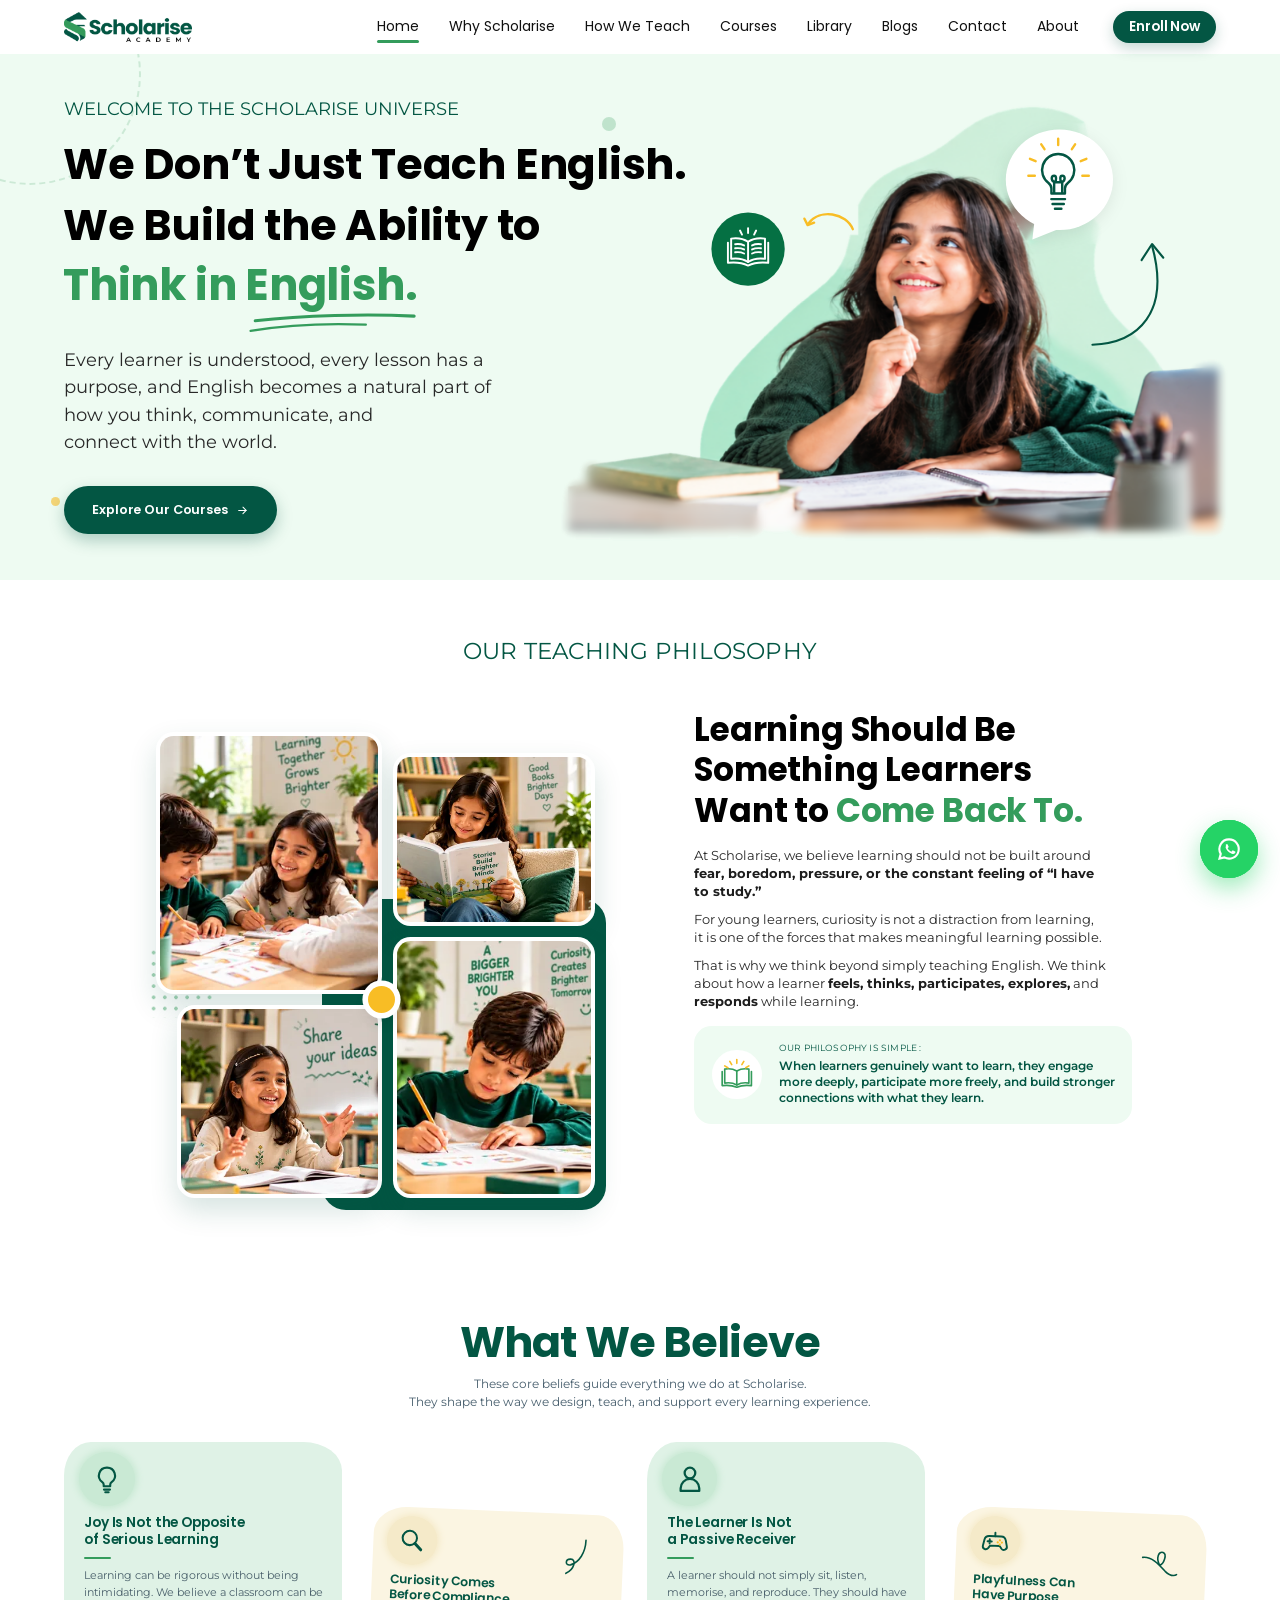
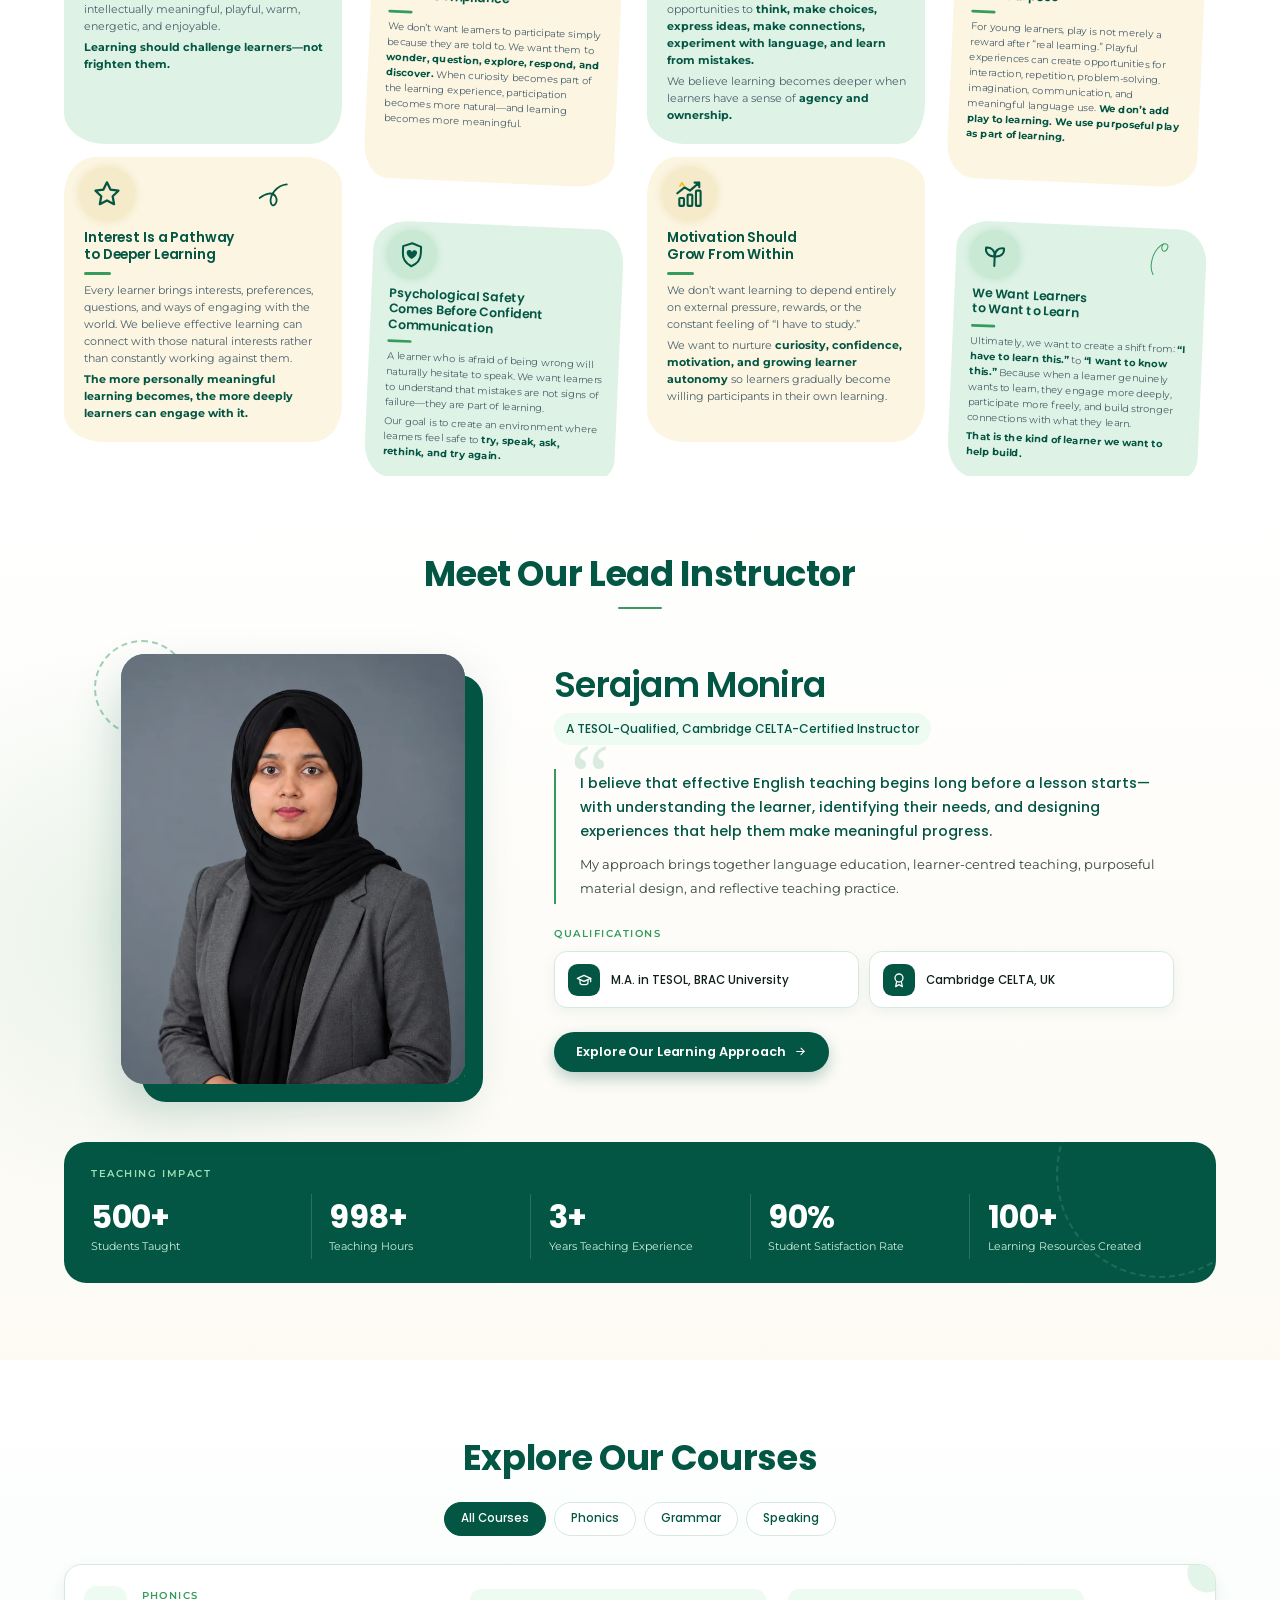
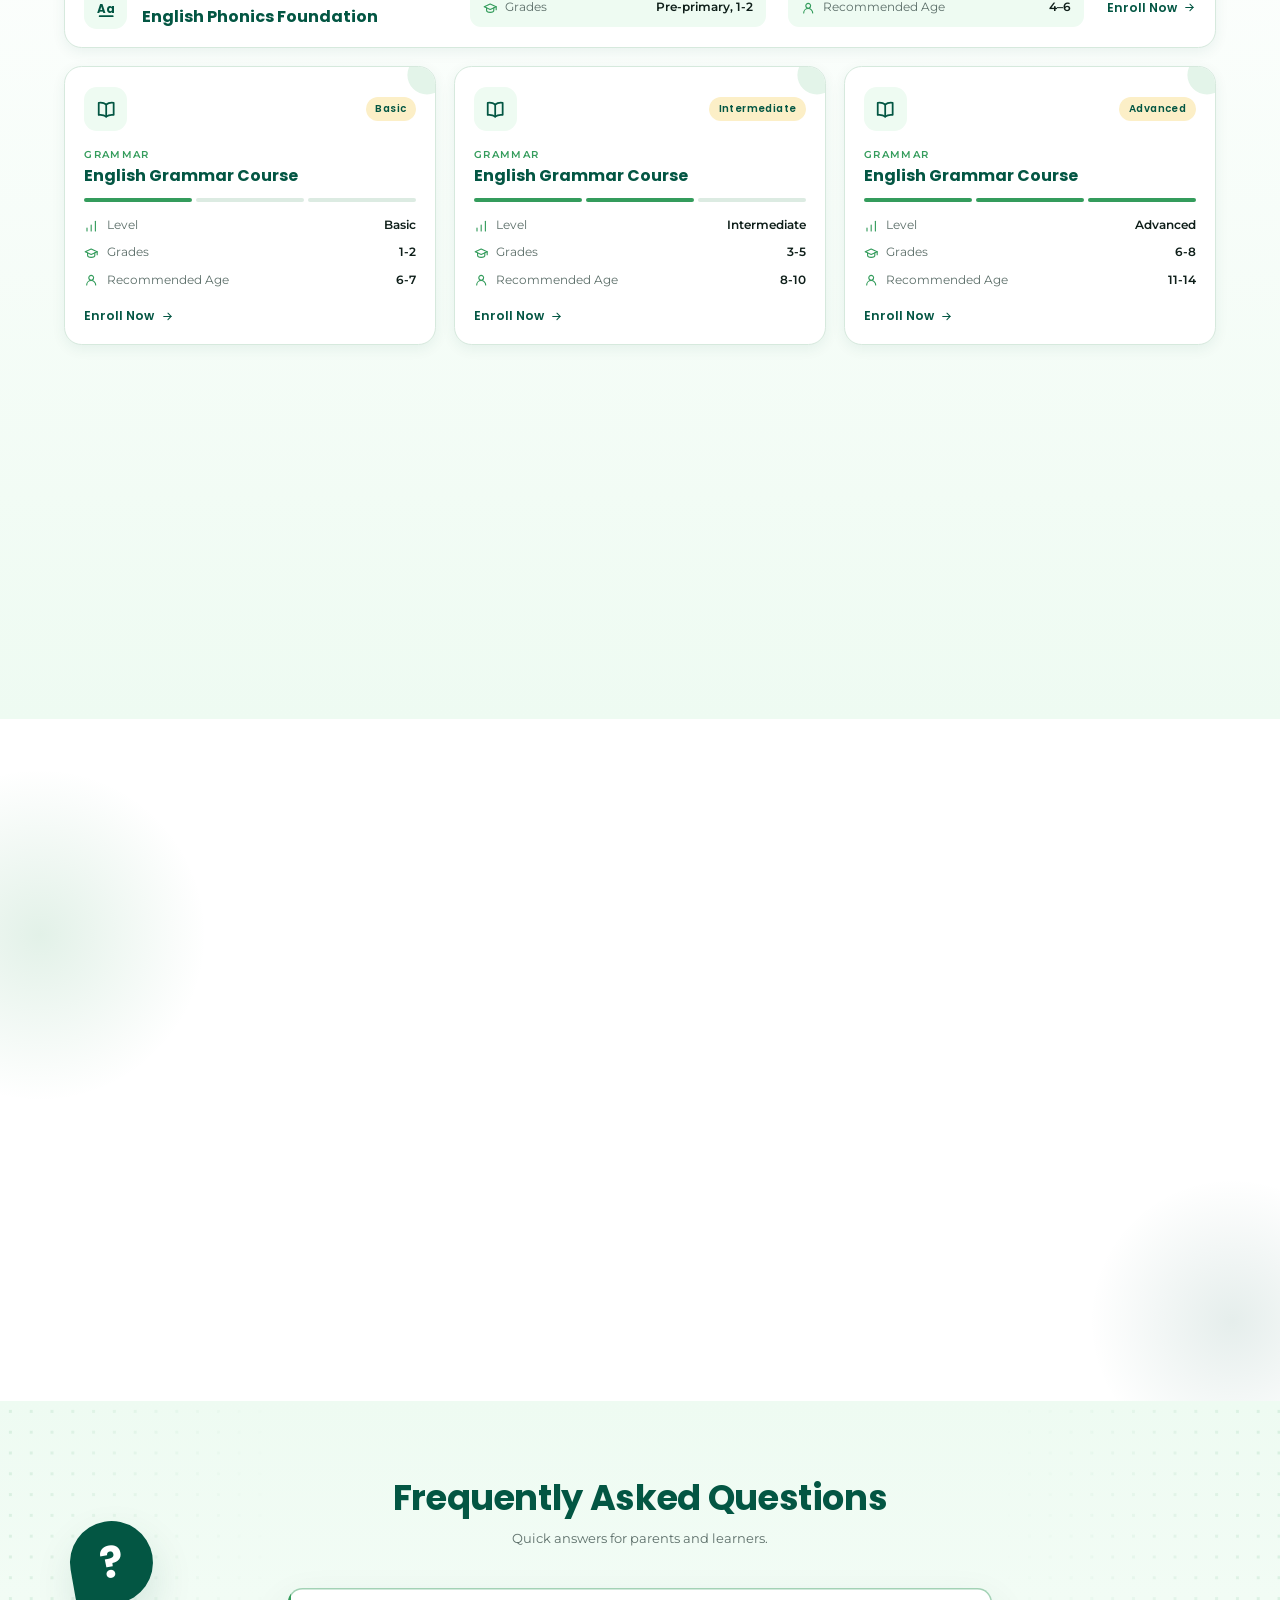
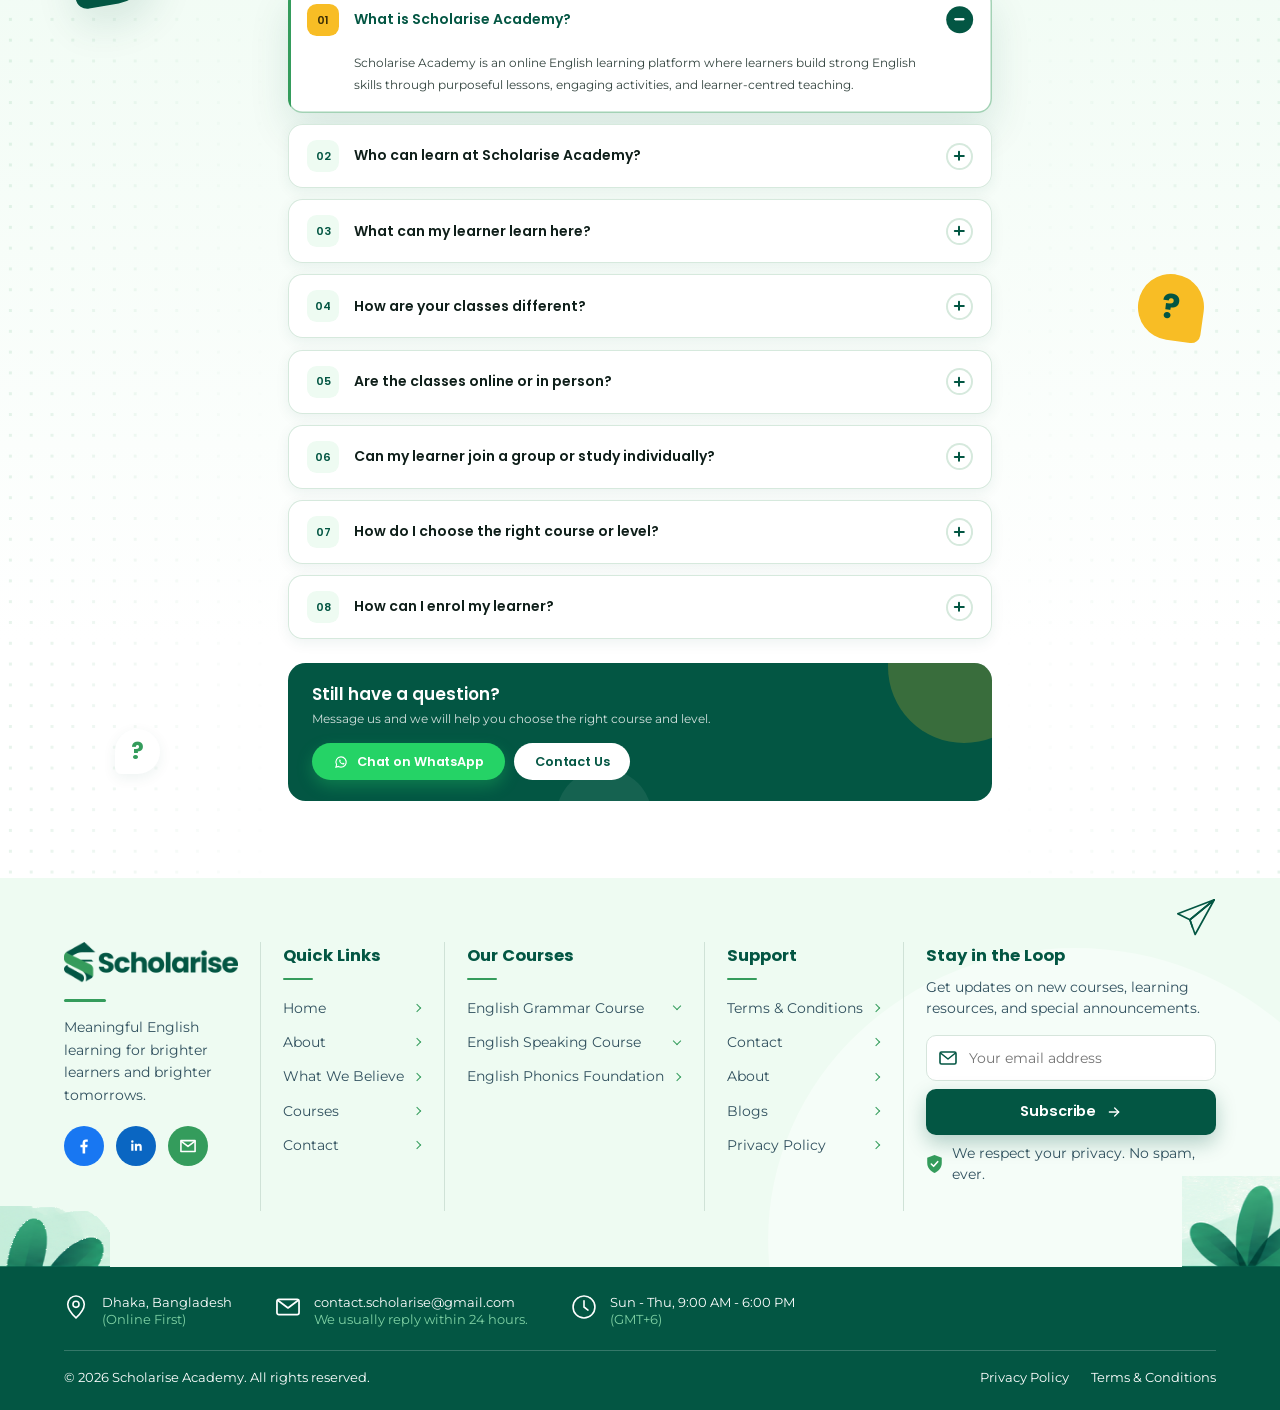
==== index.html @ 9a07011b "Yellow course level badges, Small Group 1 hr 15 min, outlined side pricing cards Co-Authored-By: Cla" ====
<!DOCTYPE html>
<html lang="en">
<head>
  <meta charset="UTF-8">
  <meta name="viewport" content="width=device-width, initial-scale=1">
  <title>Scholarise Academy | English Learning for Young Learners</title>
  <meta name="description" content="Scholarise Academy. We don’t just teach English. We build the ability to think in English.">
  <meta name="theme-color" content="#035643">
  <link rel="icon" href="favicon.ico" sizes="any">
  <link rel="icon" type="image/png" sizes="32x32" href="assets/icons/favicon-32.png">
  <link rel="icon" type="image/png" sizes="192x192" href="assets/icons/icon-192.png">
  <link rel="apple-touch-icon" href="assets/icons/apple-touch-icon.png">
  <link rel="stylesheet" href="assets/css/style.css">
  <link rel="stylesheet" href="assets/css/home-compact.css">
  <script>document.documentElement.classList.add('js')</script>
</head>
<body class="page-home">
<a class="skip-link" href="#main">Skip to content</a>
<header class="site-header">
  <div class="container header-inner">
    <a class="logo" href="#home" aria-label="Scholarise Academy home"><img src="assets/images/scholarise-logo.png" alt="Scholarise Academy" width="182" height="44"></a>
    <button class="nav-toggle" aria-label="Open menu" aria-expanded="false" aria-controls="main-nav"><span></span><span></span><span></span></button>
    <nav class="main-nav" id="main-nav" aria-label="Main navigation">
      <ul><li><a href="#home" data-spy="home" class="is-active" aria-current="page">Home</a></li><li><a href="why-scholarise/">Why Scholarise</a></li><li><a href="how-we-teach/">How We Teach</a></li><li><a href="#courses" data-spy="courses">Courses</a></li><li><a href="library/">Library</a></li><li><a href="blogs/">Blogs</a></li><li><a href="contact/">Contact</a></li><li><a href="about/">About</a></li></ul>
      <a href="enroll/" class="btn btn-primary">Enroll Now</a>
    </nav>
  </div>
</header>
<main id="main">
<section class="hero" id="home">
  <span class="hero-shape s3" aria-hidden="true"></span><span class="hero-shape s1" aria-hidden="true"></span><span class="hero-shape s2" aria-hidden="true"></span>
  <div class="container hero-inner">
    <div class="hero-copy">
      <p class="hero-eyebrow">WELCOME TO THE SCHOLARISE UNIVERSE</p>
      <h1 class="hero-title">
        <span class="l1">We Don’t Just Teach English.</span>
        <span class="l2">We Build the Ability to</span>
        <span class="l3">Think in English.<svg class="draw hero-swoosh" viewBox="0 0 220 32" aria-hidden="true" style="--dd:.9s">
      <path pathLength="1" d="M8 13 C 70 6, 150 4, 212 7" fill="none" stroke="#349C5C" stroke-width="4" stroke-linecap="round"/>
      <path pathLength="1" d="M2 26 C 50 18, 100 16, 150 18" fill="none" stroke="#349C5C" stroke-width="3" stroke-linecap="round"/>
    </svg></span>
      </h1>
      <p class="hero-text">Every learner is understood, every lesson has a<br class="d"> purpose, and English becomes a natural part of<br class="d"> how you think, communicate, and<br class="d"> connect with the world.</p>
      <div class="hero-actions"><a href="#courses" class="btn btn-primary">Explore Our Courses <svg viewBox="0 0 24 24" fill="none" stroke="currentColor" stroke-width="1.9" stroke-linecap="round" stroke-linejoin="round" aria-hidden="true"><path d="M5 12h14"/><path d="M13 6l6 6-6 6"/></svg></a></div>
    </div>
    <div class="hero-visual">
      <img src="assets/images/hero-learner.png" alt="A smiling girl holding a pen, thinking while studying at her desk" width="845" height="565">
      <svg class="hero-book" viewBox="0 0 92 92" aria-hidden="true">
      <circle cx="46" cy="46" r="45.5" fill="#057043"/>
      <g fill="none" stroke="#fff" stroke-width="2.4" stroke-linecap="round" stroke-linejoin="round">
        <path d="M46 37 C 40 33, 32 32, 25 33 V 58 C 32 57, 40 58, 46 62 C 52 58, 60 57, 67 58 V 33 C 60 32, 52 33, 46 37 Z"/>
        <path d="M46 37 V 62"/>
        <path d="M21 38 V 63 C 30 62, 39 63, 46 66.5 C 53 63, 62 62, 71 63 V 38"/>
        <path d="M30 40 C 34 39.5, 38 40, 41 41.5 M30 45 C 34 44.5, 38 45, 41 46.5 M30 50 C 34 49.5, 38 50, 41 51.5"/>
        <path d="M62 40 C 58 39.5, 54 40, 51 41.5 M62 45 C 58 44.5, 54 45, 51 46.5 M62 50 C 58 49.5, 54 50, 51 51.5"/>
        <path d="M46 20 V 26 M36 23 L 38.5 28 M56 23 L 53.5 28"/>
      </g>
    </svg>
      <svg class="draw hero-arrow-yellow" viewBox="0 0 66 28" aria-hidden="true" style="--dd:1.3s">
      <path pathLength="1" d="M63 25 C 55 5, 22 -1, 8 18" fill="none" stroke="#F8BD25" stroke-width="3" stroke-linecap="round"/>
      <path pathLength="1" d="M3 12 L 7 20 L 15 17" fill="none" stroke="#F8BD25" stroke-width="3" stroke-linecap="round" stroke-linejoin="round"/>
    </svg>
      <svg class="hero-bulb" viewBox="0 0 135 140" aria-hidden="true">
      <ellipse cx="67.5" cy="63" rx="66.5" ry="62.5" fill="#fff"/>
      <path d="M38 102 L 34 137 L 72 122 Z" fill="#fff"/>
      <g fill="none" stroke="#035643" stroke-width="3" stroke-linecap="round" stroke-linejoin="round">
        <path d="M66 31 a20 20 0 0 0 -12 36 c2.4 2 3.6 4.2 3.6 7 v6 h16.8 v-6 c0-2.8 1.2-5 3.6-7 a20 20 0 0 0 -12 -36 z"/>
        <path d="M57.5 87 h17 M59 93 h14 M62 99 h8"/>
        <path d="M61 79 v-13 c-4-2 -4-8 0-8 c3 0 3 5 1 8 M71 79 v-13 c4-2 4-8 0-8 c-3 0 -3 5 -1 8 M62 66 h8"/>
      </g>
      <g fill="none" stroke="#F8BD25" stroke-width="3" stroke-linecap="round">
        <path d="M66 12 v8 M45 19 l4 6 M87 19 l-4 6 M31 37 l7 3 M101 37 l-7 3 M29 58 h8 M96 58 h8"/>
      </g>
    </svg>
      <svg class="draw hero-arrow-green" viewBox="0 0 98 133" aria-hidden="true" style="--dd:1.6s">
      <path pathLength="1" d="M3 130 C 60 128, 100 90, 77 7" fill="none" stroke="#035643" stroke-width="2.6" stroke-linecap="round"/>
      <path pathLength="1" d="M64 25 L 77 5 L 91 22" fill="none" stroke="#035643" stroke-width="2.6" stroke-linecap="round" stroke-linejoin="round"/>
    </svg>
    </div>
  </div>
</section>

<section class="philosophy" id="why-scholarise">
  <div class="container">
    <h2 class="philosophy-eyebrow" data-reveal>OUR TEACHING PHILOSOPHY</h2>
    <div class="philosophy-body">
      <div class="phil-reveal" data-reveal="left"><div class="philosophy-media phil-collage">
        <span class="phil-backdrop" aria-hidden="true"></span>
        <span class="phil-dots" aria-hidden="true"></span>
        <span class="phil-sun" aria-hidden="true"></span>
        <figure class="phil-tile t1"><picture><source type="image/webp" srcset="assets/images/philosophy-group-480.webp 480w, assets/images/philosophy-group-900.webp 900w" sizes="(max-width: 640px) 46vw, 260px"><img src="assets/images/philosophy-group-480.jpg" srcset="assets/images/philosophy-group-480.jpg 480w, assets/images/philosophy-group-900.jpg 900w" sizes="(max-width: 640px) 46vw, 260px" width="480" height="320" loading="lazy" decoding="async" style="object-position:56% 50%" alt="Three learners working together at a table, writing and talking about their work"></picture></figure>
        <figure class="phil-tile t2"><picture><source type="image/webp" srcset="assets/images/philosophy-reading-480.webp 480w, assets/images/philosophy-reading-900.webp 900w" sizes="(max-width: 640px) 46vw, 260px"><img src="assets/images/philosophy-reading-480.jpg" srcset="assets/images/philosophy-reading-480.jpg 480w, assets/images/philosophy-reading-900.jpg 900w" sizes="(max-width: 640px) 46vw, 260px" width="480" height="320" loading="lazy" decoding="async" style="object-position:36% 45%" alt="A learner smiling while reading a storybook in a cosy reading corner"></picture></figure>
        <figure class="phil-tile t3"><picture><source type="image/webp" srcset="assets/images/philosophy-speaking-480.webp 480w, assets/images/philosophy-speaking-900.webp 900w" sizes="(max-width: 640px) 46vw, 260px"><img src="assets/images/philosophy-speaking-480.jpg" srcset="assets/images/philosophy-speaking-480.jpg 480w, assets/images/philosophy-speaking-900.jpg 900w" sizes="(max-width: 640px) 46vw, 260px" width="480" height="320" loading="lazy" decoding="async" style="object-position:40% 40%" alt="A learner sharing her ideas with a classmate during a speaking activity"></picture></figure>
        <figure class="phil-tile t4"><picture><source type="image/webp" srcset="assets/images/philosophy-writing-480.webp 480w, assets/images/philosophy-writing-900.webp 900w" sizes="(max-width: 640px) 46vw, 260px"><img src="assets/images/philosophy-writing-480.jpg" srcset="assets/images/philosophy-writing-480.jpg 480w, assets/images/philosophy-writing-900.jpg 900w" sizes="(max-width: 640px) 46vw, 260px" width="480" height="320" loading="lazy" decoding="async" style="object-position:55% 45%" alt="A learner concentrating while completing a writing task in his workbook"></picture></figure>
      </div></div>
      <div class="philosophy-copy" data-reveal="right">
        <h3 class="philosophy-title">Learning Should Be<br> Something Learners<br> Want to <span class="accent">Come Back To.</span></h3>
        <p>At Scholarise, we believe learning should not be built around<br class="d"> <strong>fear, boredom, pressure, or the constant feeling of “I have<br class="d"> to study.”</strong></p>
        <p>For young learners, curiosity is not a distraction from learning,<br class="d"> it is one of the forces that makes meaningful learning possible.</p>
        <p>That is why we think beyond simply teaching English. We think<br class="d"> about how a learner <strong>feels, thinks, participates, explores,</strong> and<br class="d"> <strong>responds</strong> while learning.</p>
        <div class="philosophy-box" data-reveal="zoom">
          <span class="box-icon" aria-hidden="true">
          <svg viewBox="0 0 78 78">
            <g fill="none" stroke="#349C5C" stroke-width="2.6" stroke-linecap="round" stroke-linejoin="round">
              <path d="M39 33 C 33 29.5, 26 29, 20 30 V 52 C 26 51, 33 51.5, 39 55 C 45 51.5, 52 51, 58 52 V 30 C 52 29, 45 29.5, 39 33 Z"/>
              <path d="M39 33 V 55"/>
              <path d="M16 34 V 56 C 24 55, 32 55.5, 39 58.5 C 46 55.5, 54 55, 62 56 V 34"/>
            </g>
            <g fill="none" stroke="#F8BD25" stroke-width="2.6" stroke-linecap="round">
              <path d="M39 15 v6 M28 18 l3 5 M50 18 l-3 5 M20 25 l5 3 M58 25 l-5 3"/>
            </g>
          </svg>
        </span>
          <p class="box-label">OUR PHILOSOPHY IS SIMPLE :</p>
          <p class="box-text">When learners genuinely want to learn, they engage more deeply, participate more freely, and build stronger connections with what they learn.</p>
        </div>
      </div>
    </div>
  </div>
</section>

<section class="believe" id="what-we-believe">
  <div class="container">
    <div class="section-head" data-reveal>
      
      <h2 class="believe-title">What We Believe</h2>
      <p class="believe-sub">These core beliefs guide everything we do at Scholarise.<br> They shape the way we design, teach, and support every learning experience.</p>
    </div>
    <div class="belief-grid">
      <article data-reveal class="belief-card green c1">
        <div class="card-icon">
          <svg class="ico" viewBox="0 0 48 48"><g fill="none" stroke="#035643" stroke-width="3.2" stroke-linecap="round" stroke-linejoin="round"><path d="M24 7a12 12 0 0 0-7 21.8c1.4 1 2.1 2.4 2.1 4V35h9.8v-2.2c0-1.6.7-3 2.1-4A12 12 0 0 0 24 7z"/><path d="M19.5 40h9 M21.5 44h5"/></g></svg>
        </div>
        <h3>Joy Is Not the Opposite<br> of Serious Learning</h3>
        <span class="card-bar"></span>
        <p>Learning can be rigorous without<br class="d"> being intimidating. We believe a<br class="d"> classroom can be intellectually<br class="d"> meaningful, playful, warm, energetic,<br class="d"> and enjoyable.</p>
        <p class="em">Learning should challenge<br class="d"> learners—not frighten them.</p>
      </article>
      <article data-reveal class="belief-card cream c2">
        <div class="card-icon">
          <svg class="ico" viewBox="0 0 48 48"><g fill="none" stroke="#035643" stroke-linecap="round" stroke-linejoin="round"><circle cx="20" cy="20" r="12" stroke-width="3.4"/><path d="M29 29 L 39 39" stroke-width="5"/></g></svg>
        </div>
        <svg class="deco" style="left:76.45%;top:26px;width:34px;height:53px" viewBox="0 0 34 53"><path d="M30 3 C 30 20, 22 34, 10 38 C 2 40, 2 30, 10 30 C 18 30, 16 44, 4 50" fill="none" stroke="#035643" stroke-width="2.2" stroke-linecap="round"/></svg>
        <h3>Curiosity Comes<br> Before Compliance</h3>
        <span class="card-bar"></span>
        <p>We don’t want learners to<br class="d"> participate simply because they<br class="d"> are told to. We want them to<br class="d"> <strong>wonder, question, explore,<br class="d"> respond, and discover.</strong><br class="d"> When curiosity becomes part of<br class="d"> the learning experience,<br class="d"> participation becomes more<br class="d"> natural—and learning becomes<br class="d"> more meaningful.</p>
      </article>
      <article data-reveal class="belief-card green c3">
        <div class="card-icon">
          <svg class="ico" viewBox="0 0 48 48"><g fill="none" stroke="#035643" stroke-width="3.4" stroke-linecap="round" stroke-linejoin="round"><circle cx="24" cy="15" r="8"/><path d="M10 42v-4a14 14 0 0 1 28 0v4z"/></g></svg>
        </div>
        <h3>The Learner Is Not<br> a Passive Receiver</h3>
        <span class="card-bar"></span>
        <p>A learner should not simply sit,<br class="d"> listen, memorise, and reproduce.<br class="d"> They should have opportunities to<br class="d"> <strong>think, make choices, express ideas,<br class="d"> make connections, experiment with<br class="d"> language, and learn from mistakes.</strong></p>
        <p>We believe learning becomes<br class="d"> deeper when learners have a sense<br class="d"> of <strong>agency and ownership.</strong></p>
      </article>
      <article data-reveal class="belief-card cream c4">
        <div class="card-icon">
          <svg class="ico" viewBox="0 0 48 48"><g fill="none" stroke="#035643" stroke-width="3.2" stroke-linecap="round" stroke-linejoin="round"><path d="M14 17h20a8 8 0 0 1 7.8 6.2l2.2 10a5 5 0 0 1-8.8 4.2L32 33H16l-3.2 4.4A5 5 0 0 1 4 33.2l2.2-10A8 8 0 0 1 14 17z"/><path d="M24 17v-6 M15 22.5v7 M11.5 26h7"/></g><g fill="#F8BD25"><circle cx="32" cy="23.5" r="1.9"/><circle cx="35.5" cy="27" r="1.9"/><circle cx="32" cy="30.5" r="1.9"/><circle cx="28.5" cy="27" r="1.9"/></g></svg>
        </div>
        <svg class="deco" style="left:74.19%;top:39px;width:52px;height:42px" viewBox="0 0 52 42"><path d="M2 12 C 14 10, 24 20, 34 30 C 44 39, 50 34, 50 34 M26 22 C 20 12, 24 2, 30 4 C 36 6, 32 20, 26 22" fill="none" stroke="#035643" stroke-width="2.2" stroke-linecap="round"/></svg>
        <h3>Playfulness Can<br> Have Purpose</h3>
        <span class="card-bar"></span>
        <p>For young learners, play is not<br class="d"> merely a reward after “real learning.”<br class="d"> Playful experiences can create<br class="d"> opportunities for interaction,<br class="d"> repetition, problem-solving.<br class="d"> imagination, communication, and<br class="d"> meaningful language use.<br class="d"> <strong>We don’t add play to learning.<br class="d"> We use purposeful play as part<br class="d"> of learning.</strong></p>
      </article>
      <article data-reveal class="belief-card cream c5">
        <div class="card-icon">
          <svg class="ico" viewBox="0 0 48 48"><path d="M24 6.5l5.3 10.9 12 1.7-8.7 8.4 2.1 11.9L24 33.8l-10.7 5.6 2.1-11.9-8.7-8.4 12-1.7z" fill="none" stroke="#035643" stroke-width="3.4" stroke-linejoin="round"/></svg>
        </div>
        <svg class="deco" style="left:69.68%;top:25px;width:38px;height:36px" viewBox="0 0 38 36"><path d="M2 20 C 10 14, 18 12, 22 18 C 26 26, 18 34, 16 26 C 14 16, 24 4, 36 3" fill="none" stroke="#035643" stroke-width="2.2" stroke-linecap="round"/></svg>
        <h3>Interest Is a Pathway<br> to Deeper Learning</h3>
        <span class="card-bar"></span>
        <p>Every learner brings interests,<br class="d"> preferences, questions, and ways<br class="d"> of engaging with the world.<br class="d"> We believe effective learning can<br class="d"> connect with those natural interests<br class="d"> rather than constantly working<br class="d"> against them.</p>
        <p class="em">The more personally meaningful<br class="d"> learning becomes, the more<br class="d"> deeply learners can engage with it.</p>
      </article>
      <article data-reveal class="belief-card green c6">
        <div class="card-icon">
          <svg class="ico" viewBox="0 0 48 48"><path d="M24 5l15 5.5v11.5c0 10-6.5 17.5-15 21.5-8.5-4-15-11.5-15-21.5V10.5z" fill="none" stroke="#035643" stroke-width="3.4" stroke-linejoin="round"/><path d="M24 31.5c-6-4-8.5-7-8.5-10a4.3 4.3 0 0 1 8.5-1.5 4.3 4.3 0 0 1 8.5 1.5c0 3-2.5 6-8.5 10z" fill="#035643"/></svg>
        </div>
        <h3>Psychological Safety<br> Comes Before Confident<br> Communication</h3>
        <span class="card-bar"></span>
        <p>A learner who is afraid of being<br class="d"> wrong will naturally hesitate to speak.<br class="d"> We want learners to understand<br class="d"> that mistakes are not signs of<br class="d"> failure—they are part of learning.</p>
        <p>Our goal is to create an environment<br class="d"> where learners feel safe to<br class="d"> <strong>try, speak, ask, rethink, and try again.</strong></p>
      </article>
      <article data-reveal class="belief-card cream c7">
        <div class="card-icon">
          <svg class="ico" viewBox="0 0 48 48"><g fill="none" stroke="#035643" stroke-width="3.2" stroke-linecap="round" stroke-linejoin="round"><rect x="8" y="30" width="7" height="12" rx="1.5"/><rect x="20.5" y="25" width="7" height="17" rx="1.5"/><rect x="33" y="19" width="7" height="23" rx="1.5"/><path d="M5 23 L 16 14 L 24 19 L 38 7 M31 7 H 38 V 14"/></g><path d="M9 12 L 12 7 L 15 12" fill="none" stroke="#F8BD25" stroke-width="2.6" stroke-linecap="round" stroke-linejoin="round"/></svg>
        </div>
        <h3>Motivation Should<br> Grow From Within</h3>
        <span class="card-bar"></span>
        <p>We don’t want learning to depend<br class="d"> entirely on external pressure,<br class="d"> rewards, or the constant feeling<br class="d"> of “I have to study.”</p>
        <p>We want to nurture <strong>curiosity,<br class="d"> confidence, motivation, and<br class="d"> growing learner autonomy</strong> so<br class="d"> learners gradually become willing<br class="d"> participants in their own learning.</p>
      </article>
      <article data-reveal class="belief-card green c8">
        <div class="card-icon">
          <svg class="ico" viewBox="0 0 48 48"><g fill="none" stroke="#035643" stroke-width="3.4" stroke-linecap="round" stroke-linejoin="round"><path d="M24 43 V 23"/><path d="M24 27 C 13 28, 8 21, 9 13 C 18 12, 24 17, 24 27 Z"/><path d="M24 27 C 35 28, 40 21, 39 13 C 30 12, 24 17, 24 27 Z"/></g></svg>
        </div>
        <svg class="deco" style="left:75.16%;top:33px;width:44px;height:80px" viewBox="0 0 44 80"><path d="M8 78 C -2 60, 4 30, 22 14 C 34 4, 42 12, 36 22 C 30 32, 20 22, 28 10" fill="none" stroke="#349C5C" stroke-width="2.2" stroke-linecap="round"/></svg>
        <h3>We Want Learners<br> to Want to Learn</h3>
        <span class="card-bar"></span>
        <p>Ultimately, we want to create a shift<br class="d"> from: <strong>“I have to learn this.”</strong> to<br class="d"> <strong>“I want to know this.”</strong><br class="d"> Because when a learner genuinely<br class="d"> wants to learn, they engage more<br class="d"> deeply, participate more freely, and<br class="d"> build stronger connections with<br class="d"> what they learn.</p>
        <p class="em">That is the kind of learner<br class="d"> we want to help build.</p>
      </article>
    </div>
  </div>
</section>

<section class="section instructor" id="instructor" aria-labelledby="instructor-h">
  <div class="container">
    <h2 class="section-title instructor-title" id="instructor-h" data-reveal>Meet Our Lead Instructor</h2>
    <div class="instructor-grid">
      <figure class="instructor-photo" data-reveal="left">
        <span class="ip-backdrop" aria-hidden="true"></span>
        <span class="ip-ring" aria-hidden="true"></span>
        <div class="ip-frame">
          <picture>
            <source type="image/webp" srcset="assets/images/instructor-serajam-monira-640.webp 640w, assets/images/instructor-serajam-monira-1000.webp 1000w" sizes="(max-width: 999px) 80vw, 430px">
            <img src="assets/images/instructor-serajam-monira-640.jpg" srcset="assets/images/instructor-serajam-monira-640.jpg 640w, assets/images/instructor-serajam-monira-1000.jpg 1000w" sizes="(max-width: 999px) 80vw, 430px" width="640" height="800" loading="lazy" decoding="async" alt="Serajam Monira, Lead Instructor at Scholarise Academy">
          </picture>
        </div>
      </figure>

      <div class="instructor-body" data-reveal="right">
        <h3 class="instructor-name">Serajam Monira</h3>
        <p class="instructor-role">A TESOL-Qualified, Cambridge CELTA-Certified Instructor</p>
        <blockquote class="instructor-quote">
          <p>I believe that effective English teaching begins long before a lesson starts—with understanding the learner, identifying their needs, and designing experiences that help them make meaningful progress.</p>
          <p>My approach brings together language education, learner-centred teaching, purposeful material design, and reflective teaching practice.</p>
        </blockquote>
        <div class="instructor-quals">
          <h4>Qualifications</h4>
          <ul>
            <li><span class="iq-ic"><svg viewBox="0 0 24 24" fill="none" stroke="currentColor" stroke-width="1.9" stroke-linecap="round" stroke-linejoin="round" aria-hidden="true"><path d="M2 9.5 12 5l10 4.5-10 4.5z"/><path d="M6 11.5v4.5c0 1.4 2.7 3 6 3s6-1.6 6-3v-4.5"/><path d="M22 9.5v5"/></svg></span><span>M.A. in TESOL, BRAC University</span></li>
            <li><span class="iq-ic"><svg viewBox="0 0 24 24" fill="none" stroke="currentColor" stroke-width="1.9" stroke-linecap="round" stroke-linejoin="round" aria-hidden="true"><circle cx="12" cy="9" r="6"/><path d="M8.5 13.9 7 22l5-3 5 3-1.5-8.1"/></svg></span><span>Cambridge CELTA, UK</span></li>
          </ul>
        </div>
        <a class="btn btn-primary instructor-cta" href="how-we-teach/">Explore Our Learning Approach <svg viewBox="0 0 24 24" fill="none" stroke="currentColor" stroke-width="1.9" stroke-linecap="round" stroke-linejoin="round" aria-hidden="true"><path d="M5 12h14"/><path d="M13 6l6 6-6 6"/></svg></a>
      </div>
    </div>

    <div class="impact" data-reveal>
      <h4 class="impact-title">Teaching Impact</h4>
      <ul class="impact-list" data-stagger="90">
        <li data-reveal><strong data-count="500" data-suffix="+">500+</strong><span>Students Taught</span></li>
        <li data-reveal><strong data-count="1000" data-suffix="+">1,000+</strong><span>Teaching Hours</span></li>
        <li data-reveal><strong data-count="3" data-suffix="+">3+</strong><span>Years Teaching Experience</span></li>
        <li data-reveal><strong data-count="90" data-suffix="%">90%</strong><span>Student Satisfaction Rate</span></li>
        <li data-reveal><strong data-count="100" data-suffix="+">100+</strong><span>Learning Resources Created</span></li>
      </ul>
    </div>
  </div>
</section>

<section class="section courses" id="courses">
  <div class="container">
    <div class="section-head" data-reveal>
      <h2 class="section-title">Explore Our Courses</h2>
    </div>
    <div class="course-tabs" role="group" aria-label="Filter courses" data-reveal>
      <button class="course-tab" type="button" data-filter="all" aria-pressed="true">All Courses</button>
      <button class="course-tab" type="button" data-filter="phonics" aria-pressed="false">Phonics</button>
      <button class="course-tab" type="button" data-filter="grammar" aria-pressed="false">Grammar</button>
      <button class="course-tab" type="button" data-filter="speaking" aria-pressed="false">Speaking</button>
    </div>
    <div class="course-grid" data-stagger="80">
      <article class="course-card is-wide" data-track="phonics" data-reveal>
        <div class="course-head"><span class="course-icon"><svg viewBox="0 0 24 24" aria-hidden="true"><text x="12" y="16.8" text-anchor="middle" font-family="Poppins, sans-serif" font-weight="700" font-size="12.5" fill="currentColor">Aa</text><path d="M5 20.5h14" stroke="currentColor" stroke-width="1.9" stroke-linecap="round"/></svg></span><div><p class="course-track">Phonics</p><h3>English Phonics Foundation</h3></div></div>
        <dl class="course-info"><div><svg viewBox="0 0 24 24" fill="none" stroke="currentColor" stroke-width="1.9" stroke-linecap="round" stroke-linejoin="round" aria-hidden="true"><path d="M2 9.5 12 5l10 4.5-10 4.5z"/><path d="M6 11.5v4.5c0 1.4 2.7 3 6 3s6-1.6 6-3v-4.5"/><path d="M22 9.5v5"/></svg><dt>Grades</dt><dd>Pre-primary, 1-2</dd></div><div><svg viewBox="0 0 24 24" fill="none" stroke="currentColor" stroke-width="1.9" stroke-linecap="round" stroke-linejoin="round" aria-hidden="true"><path d="M12 12a4 4 0 1 0 0-8 4 4 0 0 0 0 8z"/><path d="M4.5 20a7.5 7.5 0 0 1 15 0"/></svg><dt>Recommended Age</dt><dd>4–6</dd></div></dl>
        <a class="course-link" href="enroll/" aria-label="Enroll in English Phonics Foundation">Enroll Now <svg viewBox="0 0 24 24" fill="none" stroke="currentColor" stroke-width="1.9" stroke-linecap="round" stroke-linejoin="round" aria-hidden="true"><path d="M5 12h14"/><path d="M13 6l6 6-6 6"/></svg></a>
      </article>
      <article class="course-card" data-track="grammar" data-reveal>
        <div class="course-top"><span class="course-icon"><svg viewBox="0 0 24 24" fill="none" stroke="currentColor" stroke-width="1.9" stroke-linecap="round" stroke-linejoin="round" aria-hidden="true"><path d="M12 7c-2-1.6-5-2.2-8-1.8v13c3-.4 6 .2 8 1.8 2-1.6 5-2.2 8-1.8v-13c-3-.4-6 .2-8 1.8z"/><path d="M12 7v13"/></svg></span><span class="course-level">Basic</span></div>
        <p class="course-track">Grammar</p>
        <h3>English Grammar Course</h3>
        <div class="level-meter" aria-hidden="true"><i class="on"></i><i></i><i></i></div>
        <dl class="course-info"><div><svg viewBox="0 0 24 24" fill="none" stroke="currentColor" stroke-width="1.9" stroke-linecap="round" stroke-linejoin="round" aria-hidden="true"><path d="M5 20v-5"/><path d="M12 20V10"/><path d="M19 20V4"/></svg><dt>Level</dt><dd>Basic</dd></div><div><svg viewBox="0 0 24 24" fill="none" stroke="currentColor" stroke-width="1.9" stroke-linecap="round" stroke-linejoin="round" aria-hidden="true"><path d="M2 9.5 12 5l10 4.5-10 4.5z"/><path d="M6 11.5v4.5c0 1.4 2.7 3 6 3s6-1.6 6-3v-4.5"/><path d="M22 9.5v5"/></svg><dt>Grades</dt><dd>1-2</dd></div><div><svg viewBox="0 0 24 24" fill="none" stroke="currentColor" stroke-width="1.9" stroke-linecap="round" stroke-linejoin="round" aria-hidden="true"><path d="M12 12a4 4 0 1 0 0-8 4 4 0 0 0 0 8z"/><path d="M4.5 20a7.5 7.5 0 0 1 15 0"/></svg><dt>Recommended Age</dt><dd>6-7</dd></div></dl>
        <a class="course-link" href="enroll/" aria-label="Enroll in English Grammar Course – Basic">Enroll Now <svg viewBox="0 0 24 24" fill="none" stroke="currentColor" stroke-width="1.9" stroke-linecap="round" stroke-linejoin="round" aria-hidden="true"><path d="M5 12h14"/><path d="M13 6l6 6-6 6"/></svg></a>
      </article>
      <article class="course-card" data-track="grammar" data-reveal>
        <div class="course-top"><span class="course-icon"><svg viewBox="0 0 24 24" fill="none" stroke="currentColor" stroke-width="1.9" stroke-linecap="round" stroke-linejoin="round" aria-hidden="true"><path d="M12 7c-2-1.6-5-2.2-8-1.8v13c3-.4 6 .2 8 1.8 2-1.6 5-2.2 8-1.8v-13c-3-.4-6 .2-8 1.8z"/><path d="M12 7v13"/></svg></span><span class="course-level">Intermediate</span></div>
        <p class="course-track">Grammar</p>
        <h3>English Grammar Course</h3>
        <div class="level-meter" aria-hidden="true"><i class="on"></i><i class="on"></i><i></i></div>
        <dl class="course-info"><div><svg viewBox="0 0 24 24" fill="none" stroke="currentColor" stroke-width="1.9" stroke-linecap="round" stroke-linejoin="round" aria-hidden="true"><path d="M5 20v-5"/><path d="M12 20V10"/><path d="M19 20V4"/></svg><dt>Level</dt><dd>Intermediate</dd></div><div><svg viewBox="0 0 24 24" fill="none" stroke="currentColor" stroke-width="1.9" stroke-linecap="round" stroke-linejoin="round" aria-hidden="true"><path d="M2 9.5 12 5l10 4.5-10 4.5z"/><path d="M6 11.5v4.5c0 1.4 2.7 3 6 3s6-1.6 6-3v-4.5"/><path d="M22 9.5v5"/></svg><dt>Grades</dt><dd>3-5</dd></div><div><svg viewBox="0 0 24 24" fill="none" stroke="currentColor" stroke-width="1.9" stroke-linecap="round" stroke-linejoin="round" aria-hidden="true"><path d="M12 12a4 4 0 1 0 0-8 4 4 0 0 0 0 8z"/><path d="M4.5 20a7.5 7.5 0 0 1 15 0"/></svg><dt>Recommended Age</dt><dd>8-10</dd></div></dl>
        <a class="course-link" href="enroll/" aria-label="Enroll in English Grammar Course – Intermediate">Enroll Now <svg viewBox="0 0 24 24" fill="none" stroke="currentColor" stroke-width="1.9" stroke-linecap="round" stroke-linejoin="round" aria-hidden="true"><path d="M5 12h14"/><path d="M13 6l6 6-6 6"/></svg></a>
      </article>
      <article class="course-card" data-track="grammar" data-reveal>
        <div class="course-top"><span class="course-icon"><svg viewBox="0 0 24 24" fill="none" stroke="currentColor" stroke-width="1.9" stroke-linecap="round" stroke-linejoin="round" aria-hidden="true"><path d="M12 7c-2-1.6-5-2.2-8-1.8v13c3-.4 6 .2 8 1.8 2-1.6 5-2.2 8-1.8v-13c-3-.4-6 .2-8 1.8z"/><path d="M12 7v13"/></svg></span><span class="course-level">Advanced</span></div>
        <p class="course-track">Grammar</p>
        <h3>English Grammar Course</h3>
        <div class="level-meter" aria-hidden="true"><i class="on"></i><i class="on"></i><i class="on"></i></div>
        <dl class="course-info"><div><svg viewBox="0 0 24 24" fill="none" stroke="currentColor" stroke-width="1.9" stroke-linecap="round" stroke-linejoin="round" aria-hidden="true"><path d="M5 20v-5"/><path d="M12 20V10"/><path d="M19 20V4"/></svg><dt>Level</dt><dd>Advanced</dd></div><div><svg viewBox="0 0 24 24" fill="none" stroke="currentColor" stroke-width="1.9" stroke-linecap="round" stroke-linejoin="round" aria-hidden="true"><path d="M2 9.5 12 5l10 4.5-10 4.5z"/><path d="M6 11.5v4.5c0 1.4 2.7 3 6 3s6-1.6 6-3v-4.5"/><path d="M22 9.5v5"/></svg><dt>Grades</dt><dd>6-8</dd></div><div><svg viewBox="0 0 24 24" fill="none" stroke="currentColor" stroke-width="1.9" stroke-linecap="round" stroke-linejoin="round" aria-hidden="true"><path d="M12 12a4 4 0 1 0 0-8 4 4 0 0 0 0 8z"/><path d="M4.5 20a7.5 7.5 0 0 1 15 0"/></svg><dt>Recommended Age</dt><dd>11-14</dd></div></dl>
        <a class="course-link" href="enroll/" aria-label="Enroll in English Grammar Course – Advanced">Enroll Now <svg viewBox="0 0 24 24" fill="none" stroke="currentColor" stroke-width="1.9" stroke-linecap="round" stroke-linejoin="round" aria-hidden="true"><path d="M5 12h14"/><path d="M13 6l6 6-6 6"/></svg></a>
      </article>
      <article class="course-card" data-track="speaking" data-reveal>
        <div class="course-top"><span class="course-icon"><svg viewBox="0 0 24 24" fill="none" stroke="currentColor" stroke-width="1.9" stroke-linecap="round" stroke-linejoin="round" aria-hidden="true"><path d="M4 5h16v11H9l-5 4z"/><path d="M8 9.5h8"/><path d="M8 12.5h5"/></svg></span><span class="course-level">Basic</span></div>
        <p class="course-track">Speaking</p>
        <h3>English Speaking Course</h3>
        <div class="level-meter" aria-hidden="true"><i class="on"></i><i></i><i></i></div>
        <dl class="course-info"><div><svg viewBox="0 0 24 24" fill="none" stroke="currentColor" stroke-width="1.9" stroke-linecap="round" stroke-linejoin="round" aria-hidden="true"><path d="M5 20v-5"/><path d="M12 20V10"/><path d="M19 20V4"/></svg><dt>Level</dt><dd>Basic</dd></div><div><svg viewBox="0 0 24 24" fill="none" stroke="currentColor" stroke-width="1.9" stroke-linecap="round" stroke-linejoin="round" aria-hidden="true"><path d="M2 9.5 12 5l10 4.5-10 4.5z"/><path d="M6 11.5v4.5c0 1.4 2.7 3 6 3s6-1.6 6-3v-4.5"/><path d="M22 9.5v5"/></svg><dt>Grades</dt><dd>1-2</dd></div><div><svg viewBox="0 0 24 24" fill="none" stroke="currentColor" stroke-width="1.9" stroke-linecap="round" stroke-linejoin="round" aria-hidden="true"><path d="M12 12a4 4 0 1 0 0-8 4 4 0 0 0 0 8z"/><path d="M4.5 20a7.5 7.5 0 0 1 15 0"/></svg><dt>Recommended Age</dt><dd>6-7</dd></div></dl>
        <a class="course-link" href="enroll/" aria-label="Enroll in English Speaking Course – Basic">Enroll Now <svg viewBox="0 0 24 24" fill="none" stroke="currentColor" stroke-width="1.9" stroke-linecap="round" stroke-linejoin="round" aria-hidden="true"><path d="M5 12h14"/><path d="M13 6l6 6-6 6"/></svg></a>
      </article>
      <article class="course-card" data-track="speaking" data-reveal>
        <div class="course-top"><span class="course-icon"><svg viewBox="0 0 24 24" fill="none" stroke="currentColor" stroke-width="1.9" stroke-linecap="round" stroke-linejoin="round" aria-hidden="true"><path d="M4 5h16v11H9l-5 4z"/><path d="M8 9.5h8"/><path d="M8 12.5h5"/></svg></span><span class="course-level">Intermediate</span></div>
        <p class="course-track">Speaking</p>
        <h3>English Speaking Course</h3>
        <div class="level-meter" aria-hidden="true"><i class="on"></i><i class="on"></i><i></i></div>
        <dl class="course-info"><div><svg viewBox="0 0 24 24" fill="none" stroke="currentColor" stroke-width="1.9" stroke-linecap="round" stroke-linejoin="round" aria-hidden="true"><path d="M5 20v-5"/><path d="M12 20V10"/><path d="M19 20V4"/></svg><dt>Level</dt><dd>Intermediate</dd></div><div><svg viewBox="0 0 24 24" fill="none" stroke="currentColor" stroke-width="1.9" stroke-linecap="round" stroke-linejoin="round" aria-hidden="true"><path d="M2 9.5 12 5l10 4.5-10 4.5z"/><path d="M6 11.5v4.5c0 1.4 2.7 3 6 3s6-1.6 6-3v-4.5"/><path d="M22 9.5v5"/></svg><dt>Grades</dt><dd>3-5</dd></div><div><svg viewBox="0 0 24 24" fill="none" stroke="currentColor" stroke-width="1.9" stroke-linecap="round" stroke-linejoin="round" aria-hidden="true"><path d="M12 12a4 4 0 1 0 0-8 4 4 0 0 0 0 8z"/><path d="M4.5 20a7.5 7.5 0 0 1 15 0"/></svg><dt>Recommended Age</dt><dd>8-10</dd></div></dl>
        <a class="course-link" href="enroll/" aria-label="Enroll in English Speaking Course – Intermediate">Enroll Now <svg viewBox="0 0 24 24" fill="none" stroke="currentColor" stroke-width="1.9" stroke-linecap="round" stroke-linejoin="round" aria-hidden="true"><path d="M5 12h14"/><path d="M13 6l6 6-6 6"/></svg></a>
      </article>
      <article class="course-card" data-track="speaking" data-reveal>
        <div class="course-top"><span class="course-icon"><svg viewBox="0 0 24 24" fill="none" stroke="currentColor" stroke-width="1.9" stroke-linecap="round" stroke-linejoin="round" aria-hidden="true"><path d="M4 5h16v11H9l-5 4z"/><path d="M8 9.5h8"/><path d="M8 12.5h5"/></svg></span><span class="course-level">Advanced</span></div>
        <p class="course-track">Speaking</p>
        <h3>English Speaking Course</h3>
        <div class="level-meter" aria-hidden="true"><i class="on"></i><i class="on"></i><i class="on"></i></div>
        <dl class="course-info"><div><svg viewBox="0 0 24 24" fill="none" stroke="currentColor" stroke-width="1.9" stroke-linecap="round" stroke-linejoin="round" aria-hidden="true"><path d="M5 20v-5"/><path d="M12 20V10"/><path d="M19 20V4"/></svg><dt>Level</dt><dd>Advanced</dd></div><div><svg viewBox="0 0 24 24" fill="none" stroke="currentColor" stroke-width="1.9" stroke-linecap="round" stroke-linejoin="round" aria-hidden="true"><path d="M2 9.5 12 5l10 4.5-10 4.5z"/><path d="M6 11.5v4.5c0 1.4 2.7 3 6 3s6-1.6 6-3v-4.5"/><path d="M22 9.5v5"/></svg><dt>Grades</dt><dd>6-8</dd></div><div><svg viewBox="0 0 24 24" fill="none" stroke="currentColor" stroke-width="1.9" stroke-linecap="round" stroke-linejoin="round" aria-hidden="true"><path d="M12 12a4 4 0 1 0 0-8 4 4 0 0 0 0 8z"/><path d="M4.5 20a7.5 7.5 0 0 1 15 0"/></svg><dt>Recommended Age</dt><dd>11-14</dd></div></dl>
        <a class="course-link" href="enroll/" aria-label="Enroll in English Speaking Course – Advanced">Enroll Now <svg viewBox="0 0 24 24" fill="none" stroke="currentColor" stroke-width="1.9" stroke-linecap="round" stroke-linejoin="round" aria-hidden="true"><path d="M5 12h14"/><path d="M13 6l6 6-6 6"/></svg></a>
      </article>
    </div>
  </div>
</section>

<section class="section pricing" id="pricing">
  <div class="container">
    <div class="section-head" data-reveal>
      <h2 class="section-title">Pricing Plan</h2>
    </div>
    <div class="price-grid" data-stagger="130">
      <article class="price-card" data-reveal>
        <span class="plan-icon"><svg viewBox="0 0 24 24" fill="none" stroke="currentColor" stroke-width="1.9" stroke-linecap="round" stroke-linejoin="round" aria-hidden="true"><path d="M9 11a3.5 3.5 0 1 0 0-7 3.5 3.5 0 0 0 0 7z"/><path d="M2.5 20a6.5 6.5 0 0 1 13 0"/><path d="M16 4.5a3.5 3.5 0 0 1 0 6.5"/><path d="M18 14.2a6.5 6.5 0 0 1 3.5 5.8"/></svg></span>
        <h3 class="plan-name">Small Group</h3>
        <p class="plan-tag">Learn Together</p>
        <p class="plan-price"><strong>BDT 3,000/=</strong><span>Per Month</span></p>
        <ul class="plan-features"><li><svg viewBox="0 0 20 20" aria-hidden="true"><circle cx="10" cy="10" r="10" fill="#349C5C"/><path d="M5.8 10.3l2.8 2.8 5.6-6" fill="none" stroke="#fff" stroke-width="2" stroke-linecap="round" stroke-linejoin="round"/></svg><span>Weekly 2 Live Classes</span></li><li><svg viewBox="0 0 20 20" aria-hidden="true"><circle cx="10" cy="10" r="10" fill="#349C5C"/><path d="M5.8 10.3l2.8 2.8 5.6-6" fill="none" stroke="#fff" stroke-width="2" stroke-linecap="round" stroke-linejoin="round"/></svg><span>Up to 8 Learners Per Batch</span></li><li><svg viewBox="0 0 20 20" aria-hidden="true"><circle cx="10" cy="10" r="10" fill="#349C5C"/><path d="M5.8 10.3l2.8 2.8 5.6-6" fill="none" stroke="#fff" stroke-width="2" stroke-linecap="round" stroke-linejoin="round"/></svg><span>1 Hour 15 Minutes Class time</span></li><li><svg viewBox="0 0 20 20" aria-hidden="true"><circle cx="10" cy="10" r="10" fill="#349C5C"/><path d="M5.8 10.3l2.8 2.8 5.6-6" fill="none" stroke="#fff" stroke-width="2" stroke-linecap="round" stroke-linejoin="round"/></svg><span>PDF Learning Materials</span></li><li><svg viewBox="0 0 20 20" aria-hidden="true"><circle cx="10" cy="10" r="10" fill="#349C5C"/><path d="M5.8 10.3l2.8 2.8 5.6-6" fill="none" stroke="#fff" stroke-width="2" stroke-linecap="round" stroke-linejoin="round"/></svg><span>Class Recording Provided</span></li><li><svg viewBox="0 0 20 20" aria-hidden="true"><circle cx="10" cy="10" r="10" fill="#349C5C"/><path d="M5.8 10.3l2.8 2.8 5.6-6" fill="none" stroke="#fff" stroke-width="2" stroke-linecap="round" stroke-linejoin="round"/></svg><span>Monthly Parent Meeting</span></li></ul>
      </article>
      <article class="price-card is-dark" data-reveal>
        <span class="plan-icon"><svg viewBox="0 0 24 24" fill="none" stroke="currentColor" stroke-width="1.9" stroke-linecap="round" stroke-linejoin="round" aria-hidden="true"><path d="M7.5 10a3 3 0 1 0 0-6 3 3 0 0 0 0 6z"/><path d="M16.5 10a3 3 0 1 0 0-6 3 3 0 0 0 0 6z"/><path d="M2.5 19a5 5 0 0 1 10 0"/><path d="M11.5 19a5 5 0 0 1 10 0"/></svg></span>
        <h3 class="plan-name">One to One</h3>
        <p class="plan-tag">Learn Your Way</p>
        <p class="plan-price"><strong>BDT 7,000/=</strong><span>Per Month</span></p>
        <ul class="plan-features"><li><svg viewBox="0 0 20 20" aria-hidden="true"><circle cx="10" cy="10" r="10" fill="#9fe0b8"/><path d="M5.8 10.3l2.8 2.8 5.6-6" fill="none" stroke="#035643" stroke-width="2" stroke-linecap="round" stroke-linejoin="round"/></svg><span>Weekly 2 Live Classes</span></li><li><svg viewBox="0 0 20 20" aria-hidden="true"><circle cx="10" cy="10" r="10" fill="#9fe0b8"/><path d="M5.8 10.3l2.8 2.8 5.6-6" fill="none" stroke="#035643" stroke-width="2" stroke-linecap="round" stroke-linejoin="round"/></svg><span>One Learner + One Teacher</span></li><li><svg viewBox="0 0 20 20" aria-hidden="true"><circle cx="10" cy="10" r="10" fill="#9fe0b8"/><path d="M5.8 10.3l2.8 2.8 5.6-6" fill="none" stroke="#035643" stroke-width="2" stroke-linecap="round" stroke-linejoin="round"/></svg><span>1 Hour 20 Minutes Class time</span></li><li><svg viewBox="0 0 20 20" aria-hidden="true"><circle cx="10" cy="10" r="10" fill="#9fe0b8"/><path d="M5.8 10.3l2.8 2.8 5.6-6" fill="none" stroke="#035643" stroke-width="2" stroke-linecap="round" stroke-linejoin="round"/></svg><span>PDF Learning Materials</span></li><li><svg viewBox="0 0 20 20" aria-hidden="true"><circle cx="10" cy="10" r="10" fill="#9fe0b8"/><path d="M5.8 10.3l2.8 2.8 5.6-6" fill="none" stroke="#035643" stroke-width="2" stroke-linecap="round" stroke-linejoin="round"/></svg><span>Class Recording Provided</span></li><li><svg viewBox="0 0 20 20" aria-hidden="true"><circle cx="10" cy="10" r="10" fill="#9fe0b8"/><path d="M5.8 10.3l2.8 2.8 5.6-6" fill="none" stroke="#035643" stroke-width="2" stroke-linecap="round" stroke-linejoin="round"/></svg><span>Monthly Parent Meeting</span></li></ul>
      </article>
      <article class="price-card" data-reveal>
        <span class="plan-icon"><svg viewBox="0 0 24 24" fill="none" stroke="currentColor" stroke-width="1.9" stroke-linecap="round" stroke-linejoin="round" aria-hidden="true"><path d="M4 6h10"/><path d="M18 6h2"/><path d="M4 12h4"/><path d="M12 12h8"/><path d="M4 18h12"/><path d="M20 18h0"/><path d="M14 4v4"/><path d="M8 10v4"/><path d="M16 16v4"/></svg></span>
        <h3 class="plan-name">Personalized Learning</h3>
        <p class="plan-tag">Built Around Your Needs</p>
        <p class="plan-price"><strong>BDT 10,000/=</strong><span>Per Month</span></p>
        <ul class="plan-features"><li><svg viewBox="0 0 20 20" aria-hidden="true"><circle cx="10" cy="10" r="10" fill="#349C5C"/><path d="M5.8 10.3l2.8 2.8 5.6-6" fill="none" stroke="#fff" stroke-width="2" stroke-linecap="round" stroke-linejoin="round"/></svg><span>Weekly 2 Live Classes</span></li><li><svg viewBox="0 0 20 20" aria-hidden="true"><circle cx="10" cy="10" r="10" fill="#349C5C"/><path d="M5.8 10.3l2.8 2.8 5.6-6" fill="none" stroke="#fff" stroke-width="2" stroke-linecap="round" stroke-linejoin="round"/></svg><span>One Learner + One Teacher</span></li><li><svg viewBox="0 0 20 20" aria-hidden="true"><circle cx="10" cy="10" r="10" fill="#349C5C"/><path d="M5.8 10.3l2.8 2.8 5.6-6" fill="none" stroke="#fff" stroke-width="2" stroke-linecap="round" stroke-linejoin="round"/></svg><span>1 Hour 20 Minutes Class Time</span></li><li><svg viewBox="0 0 20 20" aria-hidden="true"><circle cx="10" cy="10" r="10" fill="#349C5C"/><path d="M5.8 10.3l2.8 2.8 5.6-6" fill="none" stroke="#fff" stroke-width="2" stroke-linecap="round" stroke-linejoin="round"/></svg><span>Custom PDF Learning Materials</span></li><li><svg viewBox="0 0 20 20" aria-hidden="true"><circle cx="10" cy="10" r="10" fill="#349C5C"/><path d="M5.8 10.3l2.8 2.8 5.6-6" fill="none" stroke="#fff" stroke-width="2" stroke-linecap="round" stroke-linejoin="round"/></svg><span>Custom Learning Plan</span></li><li><svg viewBox="0 0 20 20" aria-hidden="true"><circle cx="10" cy="10" r="10" fill="#349C5C"/><path d="M5.8 10.3l2.8 2.8 5.6-6" fill="none" stroke="#fff" stroke-width="2" stroke-linecap="round" stroke-linejoin="round"/></svg><span>Personalised Homework &amp; Practice</span></li><li><svg viewBox="0 0 20 20" aria-hidden="true"><circle cx="10" cy="10" r="10" fill="#349C5C"/><path d="M5.8 10.3l2.8 2.8 5.6-6" fill="none" stroke="#fff" stroke-width="2" stroke-linecap="round" stroke-linejoin="round"/></svg><span>Class Recording Provided</span></li><li><svg viewBox="0 0 20 20" aria-hidden="true"><circle cx="10" cy="10" r="10" fill="#349C5C"/><path d="M5.8 10.3l2.8 2.8 5.6-6" fill="none" stroke="#fff" stroke-width="2" stroke-linecap="round" stroke-linejoin="round"/></svg><span>Monthly Parent Meeting</span></li></ul>
      </article>
    </div>
  </div>
</section>

<section class="section faq" id="faq" aria-labelledby="faq-h">
  <span class="faq-bubble b1" aria-hidden="true">?</span><span class="faq-bubble b2" aria-hidden="true">?</span><span class="faq-bubble b3" aria-hidden="true">?</span>
  <div class="container">
    <div class="section-head" data-reveal>
      <h2 class="section-title" id="faq-h">Frequently Asked Questions</h2>
      <p class="section-sub">Quick answers for parents and learners.</p>
    </div>
    <div class="faq-list" data-stagger="70">
      <div class="faq-item is-open" data-reveal>
        <h3 class="faq-h"><button type="button" class="faq-btn" id="faq-q01" aria-expanded="true" aria-controls="faq-a01"><span class="faq-num" aria-hidden="true">01</span><span class="faq-q">What is Scholarise Academy?</span><span class="faq-icon" aria-hidden="true"></span></button></h3>
        <div class="faq-a" id="faq-a01" role="region" aria-labelledby="faq-q01"><div class="faq-a-inner"><p>Scholarise Academy is an online English learning platform where learners build strong English skills through purposeful lessons, engaging activities, and learner-centred teaching.</p></div></div>
      </div>
      <div class="faq-item" data-reveal>
        <h3 class="faq-h"><button type="button" class="faq-btn" id="faq-q02" aria-expanded="false" aria-controls="faq-a02"><span class="faq-num" aria-hidden="true">02</span><span class="faq-q">Who can learn at Scholarise Academy?</span><span class="faq-icon" aria-hidden="true"></span></button></h3>
        <div class="faq-a" id="faq-a02" role="region" aria-labelledby="faq-q02"><div class="faq-a-inner"><p>Our English programmes are designed for learners from Grades 1–8, generally aged 6–14. The recommended level depends on the learner’s age, current skills, and learning needs.</p></div></div>
      </div>
      <div class="faq-item" data-reveal>
        <h3 class="faq-h"><button type="button" class="faq-btn" id="faq-q03" aria-expanded="false" aria-controls="faq-a03"><span class="faq-num" aria-hidden="true">03</span><span class="faq-q">What can my learner learn here?</span><span class="faq-icon" aria-hidden="true"></span></button></h3>
        <div class="faq-a" id="faq-a03" role="region" aria-labelledby="faq-q03"><div class="faq-a-inner"><p>We offer English Grammar, Spoken English, and Phonics. We also plan learning activities that help learners improve their reading, writing, speaking, and understanding of English.</p></div></div>
      </div>
      <div class="faq-item" data-reveal>
        <h3 class="faq-h"><button type="button" class="faq-btn" id="faq-q04" aria-expanded="false" aria-controls="faq-a04"><span class="faq-num" aria-hidden="true">04</span><span class="faq-q">How are your classes different?</span><span class="faq-icon" aria-hidden="true"></span></button></h3>
        <div class="faq-a" id="faq-a04" role="region" aria-labelledby="faq-q04"><div class="faq-a-inner"><p>We do more than explain rules and ask learners to memorise. We help them understand, practise, ask questions, share ideas, and use English in meaningful ways.</p></div></div>
      </div>
      <div class="faq-item" data-reveal>
        <h3 class="faq-h"><button type="button" class="faq-btn" id="faq-q05" aria-expanded="false" aria-controls="faq-a05"><span class="faq-num" aria-hidden="true">05</span><span class="faq-q">Are the classes online or in person?</span><span class="faq-icon" aria-hidden="true"></span></button></h3>
        <div class="faq-a" id="faq-a05" role="region" aria-labelledby="faq-q05"><div class="faq-a-inner"><p>Our classes are conducted online, so learners can join from home with a suitable device and a stable internet connection.</p></div></div>
      </div>
      <div class="faq-item" data-reveal>
        <h3 class="faq-h"><button type="button" class="faq-btn" id="faq-q06" aria-expanded="false" aria-controls="faq-a06"><span class="faq-num" aria-hidden="true">06</span><span class="faq-q">Can my learner join a group or study individually?</span><span class="faq-icon" aria-hidden="true"></span></button></h3>
        <div class="faq-a" id="faq-a06" role="region" aria-labelledby="faq-q06"><div class="faq-a-inner"><p>Yes. We offer Small Group classes with up to 6 learners, One-to-One classes for individual attention, and Personalized Learning designed around specific learning needs.</p></div></div>
      </div>
      <div class="faq-item" data-reveal>
        <h3 class="faq-h"><button type="button" class="faq-btn" id="faq-q07" aria-expanded="false" aria-controls="faq-a07"><span class="faq-num" aria-hidden="true">07</span><span class="faq-q">How do I choose the right course or level?</span><span class="faq-icon" aria-hidden="true"></span></button></h3>
        <div class="faq-a" id="faq-a07" role="region" aria-labelledby="faq-q07"><div class="faq-a-inner"><p>You can explore our <a href="#courses">Courses section</a> to learn about the available programmes. If you are unsure which course or level is right, <a href="contact/">contact us</a> and we will help you decide.</p></div></div>
      </div>
      <div class="faq-item" data-reveal>
        <h3 class="faq-h"><button type="button" class="faq-btn" id="faq-q08" aria-expanded="false" aria-controls="faq-a08"><span class="faq-num" aria-hidden="true">08</span><span class="faq-q">How can I enrol my learner?</span><span class="faq-icon" aria-hidden="true"></span></button></h3>
        <div class="faq-a" id="faq-a08" role="region" aria-labelledby="faq-q08"><div class="faq-a-inner"><p>Visit our <a href="#courses">Courses section</a> and click “<a href="enroll/">Enroll Now</a>,” or <a href="contact/">contact us</a> for guidance. We will help you understand the available options and the next steps.</p></div></div>
      </div>
    </div>
    <div class="faq-cta" data-reveal>
      <div class="faq-cta-text"><h3>Still have a question?</h3><p>Message us and we will help you choose the right course and level.</p></div>
      <div class="faq-cta-actions">
        <a class="btn faq-wa js-whatsapp" href="https://wa.me/8801338055356" target="_blank" rel="noopener"><svg viewBox="0 0 24 24" aria-hidden="true"><path fill="none" stroke="currentColor" stroke-width="1.7" d="M12 4.3a7.7 7.7 0 0 0-6.6 11.6l-1 3.8 3.9-1a7.7 7.7 0 1 0 3.7-14.4z"/><path fill="currentColor" d="M9.4 8.5c.2-.4.4-.4.6-.4h.5c.2 0 .4 0 .5.4l.7 1.6c.1.2 0 .4-.1.5l-.5.6c-.1.1-.2.3 0 .5.3.5.8 1.1 1.3 1.5.6.5 1.1.7 1.4.8.2.1.3 0 .4-.1l.6-.7c.1-.2.3-.2.5-.1l1.6.8c.2.1.3.2.3.3 0 .3-.1.9-.5 1.2-.4.4-1.1.6-1.7.5-.9-.1-2-.5-3.2-1.5-1.3-1.1-2-2.4-2.3-3-.3-.7-.2-1.5.1-1.9z"/></svg>Chat on WhatsApp</a>
        <a class="btn btn-light" href="contact/">Contact Us</a>
      </div>
    </div>
  </div>
</section>
</main>
<footer class="site-footer">
  <div class="footer-main">
    <div class="container footer-grid" data-stagger="110">
      <div class="footer-brand" data-reveal>
        <img src="assets/images/scholarise-logo-footer.png" alt="Scholarise" width="200" height="48">
        <span class="footer-rule" aria-hidden="true"></span>
        <p>Meaningful English learning for brighter learners and brighter tomorrows.</p>
        <ul class="social" aria-label="Social media">
          <li><a class="fb" href="https://www.facebook.com/scholariseacademy" target="_blank" rel="noopener" aria-label="Scholarise on Facebook"><svg viewBox="0 0 24 24" aria-hidden="true"><path fill="currentColor" d="M13.4 21v-7.6h2.6l.4-3h-3V8.5c0-.9.3-1.5 1.5-1.5h1.6V4.3c-.3 0-1.2-.1-2.3-.1-2.3 0-3.9 1.4-3.9 4v2.2H7.7v3h2.6V21z"/></svg></a></li>
          <li><a class="li" href="https://www.linkedin.com/company/scholariseacademy" target="_blank" rel="noopener" aria-label="Scholarise on LinkedIn"><svg viewBox="0 0 24 24" aria-hidden="true"><path fill="currentColor" d="M6.3 9.4h2.6v8.4H6.3zM7.6 5.2a1.5 1.5 0 1 1 0 3 1.5 1.5 0 0 1 0-3zM10.6 9.4h2.5v1.2c.4-.7 1.2-1.4 2.6-1.4 2.7 0 3.2 1.8 3.2 4.1v4.5h-2.6v-4c0-1 0-2.2-1.4-2.2s-1.6 1-1.6 2.1v4.1h-2.6z"/></svg></a></li>
          <li><a class="em" href="mailto:contact.scholarise@gmail.com" aria-label="Email Scholarise"><svg viewBox="0 0 24 24" fill="none" stroke="currentColor" stroke-width="1.9" stroke-linecap="round" stroke-linejoin="round" aria-hidden="true"><path d="M3.5 5.5h17v13h-17z"/><path d="M4 6.5l8 6 8-6"/></svg></a></li>
        </ul>
      </div>
      <div class="footer-col" data-reveal>
        <h4>Quick Links</h4>
        <ul>
          <li><a href="#home">Home</a></li>
          <li><a href="about/">About</a></li>
          <li><a href="#what-we-believe">What We Believe</a></li>
          <li><a href="#courses">Courses</a></li>
          <li><a href="contact/">Contact</a></li>
        </ul>
      </div>
      <div class="footer-col" data-reveal>
        <h4>Our Courses</h4>
        <ul>
          <li><details><summary>English Grammar Course</summary><ul>
            <li><a href="?track=grammar#courses" data-track-link="grammar">Basic <small>Grades 1-2</small></a></li>
            <li><a href="?track=grammar#courses" data-track-link="grammar">Intermediate <small>Grades 3-5</small></a></li>
            <li><a href="?track=grammar#courses" data-track-link="grammar">Advanced <small>Grades 6-8</small></a></li>
          </ul></details></li>
          <li><details><summary>English Speaking Course</summary><ul>
            <li><a href="?track=speaking#courses" data-track-link="speaking">Basic <small>Grades 1-2</small></a></li>
            <li><a href="?track=speaking#courses" data-track-link="speaking">Intermediate <small>Grades 3-5</small></a></li>
            <li><a href="?track=speaking#courses" data-track-link="speaking">Advanced <small>Grades 6-8</small></a></li>
          </ul></details></li>
          <li><a href="?track=phonics#courses" data-track-link="phonics">English Phonics Foundation</a></li>
        </ul>
      </div>
      <div class="footer-col" data-reveal>
        <h4>Support</h4>
        <ul>
          <li><a href="terms&amp;condition/">Terms &amp; Conditions</a></li>
          <li><a href="contact/">Contact</a></li>
          <li><a href="about/">About</a></li>
          <li><a href="blogs/">Blogs</a></li>
          <li><a href="privacy-policy/">Privacy Policy</a></li>
        </ul>
      </div>
      <div class="newsletter" data-reveal>
        <svg class="plane" viewBox="0 0 46 46" aria-hidden="true"><g fill="none" stroke="#035643" stroke-width="1.9" stroke-linejoin="round"><path d="M44 2 L 2 18 L 16 25 Z"/><path d="M44 2 L 16 25 L 22 42 Z"/><path d="M16 25 L 19 34"/></g></svg>
        <h4>Stay in the Loop</h4>
        <p>Get updates on new courses, learning resources, and special announcements.</p>
        <form class="subscribe" novalidate>
          <div class="input-wrap">
            <svg class="mail" viewBox="0 0 18 14" aria-hidden="true"><rect x="1" y="1" width="16" height="12" rx="1.5" fill="none" stroke="#035643" stroke-width="1.6"/><path d="M1.5 2 L 9 8 L 16.5 2" fill="none" stroke="#035643" stroke-width="1.6" stroke-linejoin="round"/></svg>
            <label class="sr-only" for="nl-email">Email address</label>
            <input id="nl-email" type="email" name="email" placeholder="Your email address" autocomplete="email" required>
          </div>
          <button type="submit" class="btn btn-primary btn-subscribe">Subscribe <svg viewBox="0 0 24 24" fill="none" stroke="currentColor" stroke-width="1.9" stroke-linecap="round" stroke-linejoin="round" aria-hidden="true"><path d="M5 12h14"/><path d="M13 6l6 6-6 6"/></svg></button>
        </form>
        <p class="privacy"><svg viewBox="0 0 18 22" aria-hidden="true"><path d="M9 1 L 17 4 V 10 C 17 15, 13.5 19, 9 21 C 4.5 19, 1 15, 1 10 V 4 Z" fill="#349C5C"/><path d="M5.5 11 L 8 13.5 L 12.5 8.5" fill="none" stroke="#fff" stroke-width="1.8" stroke-linecap="round" stroke-linejoin="round"/></svg>We respect your privacy. No spam, ever.</p>
        <p class="nl-status" role="status" aria-live="polite"></p>
      </div>
    </div>
    <img class="leaves leaves-left" src="assets/images/leaves-left.png" alt="" width="118" height="61">
    <img class="leaves leaves-right" src="assets/images/leaves-right.png" alt="" width="105" height="91">
  </div>
  <div class="footer-bar">
    <div class="container">
      <ul class="contact-strip">
        <li><svg viewBox="0 0 21 27" aria-hidden="true"><path d="M10.5 1.2A9.3 9.3 0 0 0 1.2 10.5c0 6.8 9.3 15.3 9.3 15.3s9.3-8.5 9.3-15.3a9.3 9.3 0 0 0-9.3-9.3z" fill="none" stroke="#fff" stroke-width="1.8"/><circle cx="10.5" cy="10.5" r="3.4" fill="none" stroke="#fff" stroke-width="1.8"/></svg><span>Dhaka, Bangladesh<small>(Online First)</small></span></li>
        <li><svg viewBox="0 0 25 18" aria-hidden="true"><rect x="1" y="1" width="23" height="16" rx="2" fill="none" stroke="#fff" stroke-width="1.8"/><path d="M1.8 2 L 12.5 10 L 23.2 2" fill="none" stroke="#fff" stroke-width="1.8" stroke-linejoin="round"/></svg><span><a href="mailto:contact.scholarise@gmail.com">contact.scholarise@gmail.com</a><small>We usually reply within 24 hours.</small></span></li>
        <li><svg viewBox="0 0 27 27" aria-hidden="true"><circle cx="13.5" cy="13.5" r="12.3" fill="none" stroke="#fff" stroke-width="1.8"/><path d="M13.5 6.5 V 13.5 L 18 17" fill="none" stroke="#fff" stroke-width="1.8" stroke-linecap="round"/></svg><span>Sun - Thu, 9:00 AM - 6:00 PM<small>(GMT+6)</small></span></li>
      </ul>
      <div class="bar-bottom">
        <p>© 2026 Scholarise Academy. All rights reserved.</p>
        <ul class="legal-links">
          <li><a href="privacy-policy/">Privacy Policy</a></li>
          <li><a href="terms&amp;condition/">Terms &amp; Conditions</a></li>
        </ul>
      </div>
    </div>
  </div>
</footer>
<a class="wa-float js-whatsapp" href="https://wa.me/8801338055356" target="_blank" rel="noopener" aria-label="Chat with Scholarise on WhatsApp"><svg viewBox="0 0 24 24"><path fill="none" stroke="#fff" stroke-width="1.7" d="M12 4.3a7.7 7.7 0 0 0-6.6 11.6l-1 3.8 3.9-1a7.7 7.7 0 1 0 3.7-14.4z"/><path fill="#fff" d="M9.4 8.5c.2-.4.4-.4.6-.4h.5c.2 0 .4 0 .5.4l.7 1.6c.1.2 0 .4-.1.5l-.5.6c-.1.1-.2.3 0 .5.3.5.8 1.1 1.3 1.5.6.5 1.1.7 1.4.8.2.1.3 0 .4-.1l.6-.7c.1-.2.3-.2.5-.1l1.6.8c.2.1.3.2.3.3 0 .3-.1.9-.5 1.2-.4.4-1.1.6-1.7.5-.9-.1-2-.5-3.2-1.5-1.3-1.1-2-2.4-2.3-3-.3-.7-.2-1.5.1-1.9z"/></svg><span class="wa-tip">Chat on WhatsApp</span></a>
<script src="assets/js/main.js"></script>
</body>
</html>
---- assets/css/style.css ----
/* =========================================================
   Scholarise Academy – shared stylesheet
   Fonts: Poppins (headings, UI) + Montserrat (body)
   ========================================================= */

@font-face { font-family: "Poppins"; src: url("../fonts/poppins-latin-400-normal.woff2") format("woff2"); font-weight: 400; font-display: swap; }
@font-face { font-family: "Poppins"; src: url("../fonts/poppins-latin-500-normal.woff2") format("woff2"); font-weight: 500; font-display: swap; }
@font-face { font-family: "Poppins"; src: url("../fonts/poppins-latin-600-normal.woff2") format("woff2"); font-weight: 600; font-display: swap; }
@font-face { font-family: "Poppins"; src: url("../fonts/poppins-latin-700-normal.woff2") format("woff2"); font-weight: 700; font-display: swap; }
@font-face { font-family: "Montserrat"; src: url("../fonts/montserrat-latin-400-normal.woff2") format("woff2"); font-weight: 400; font-display: swap; }
@font-face { font-family: "Montserrat"; src: url("../fonts/montserrat-latin-500-normal.woff2") format("woff2"); font-weight: 500; font-display: swap; }
@font-face { font-family: "Montserrat"; src: url("../fonts/montserrat-latin-600-normal.woff2") format("woff2"); font-weight: 600; font-display: swap; }
@font-face { font-family: "Montserrat"; src: url("../fonts/montserrat-latin-700-normal.woff2") format("woff2"); font-weight: 700; font-display: swap; }

:root {
  /* brand */
  --primary: #035643;
  --primary-dark: #024334;
  --secondary: #349C5C;
  --light: #EEFBF2;
  --white: #FFFFFF;

  /* supporting */
  --ink: #0f1f1a;
  --text: #33443f;
  --muted: #5d6f6a;
  --line: #d6e9dd;
  --cream: #FCFAF3;
  --yellow: #F8BD25;
  --accent: #F8BD25;   /* brand accent */
  --icon-green: #057043;
  --whatsapp: #25D366;

  --font-head: "Poppins", system-ui, sans-serif;
  --font-body: "Montserrat", system-ui, sans-serif;

  --header-h: 54px;
  --radius: 20px;
  --shadow-sm: 0 4px 14px rgba(3, 86, 67, .07);
  --shadow: 0 18px 40px rgba(3, 86, 67, .12);
  --ease: cubic-bezier(.2, .7, .2, 1);
}

*, *::before, *::after { box-sizing: border-box; }
html { scroll-behavior: smooth; scroll-padding-top: calc(var(--header-h) + 16px); }
body { margin: 0; background: var(--white); color: var(--text); font-family: var(--font-body); font-size: 16px; line-height: 1.65; -webkit-font-smoothing: antialiased; overflow-wrap: break-word; }
img, svg { display: block; max-width: 100%; }
a { color: inherit; text-decoration: none; }
ul, ol { margin: 0; padding: 0; list-style: none; }
h1, h2, h3, h4, p, dl, dd, figure, blockquote { margin: 0; }
button, input, textarea { font: inherit; color: inherit; }
.sr-only { position: absolute; width: 1px; height: 1px; overflow: hidden; clip: rect(0 0 0 0); white-space: nowrap; }
:focus-visible { outline: 3px solid var(--secondary); outline-offset: 3px; border-radius: 6px; }
.skip-link { position: absolute; left: 16px; top: -60px; z-index: 100; background: var(--primary); color: #fff; padding: 10px 16px; border-radius: 10px; }
.skip-link:focus { top: 12px; }

.container { width: 100%; max-width: 1200px; margin: 0 auto; padding: 0 24px; }
.section { padding: 96px 0; position: relative; }
.section-head { text-align: center; max-width: 760px; margin: 0 auto 48px; }
.eyebrow { display: inline-flex; align-items: center; gap: 10px; font-family: var(--font-body); font-weight: 600; font-size: 13px; letter-spacing: .16em; text-transform: uppercase; color: var(--secondary); }
.eyebrow::before { content: ""; width: 26px; height: 2px; background: currentColor; border-radius: 2px; }
.section-title { font-family: var(--font-head); font-weight: 700; font-size: clamp(30px, 3.7vw, 44px); line-height: 1.18; color: var(--primary); letter-spacing: -.01em; }
.section-sub { margin-top: 12px; font-size: 16px; color: var(--muted); }
.accent { color: var(--secondary); }

/* ---------- Buttons ---------- */
.btn {
  position: relative; overflow: hidden; isolation: isolate;
  display: inline-flex; align-items: center; justify-content: center; gap: 10px;
  height: 46px; padding: 0 26px; border-radius: 999px; border: 0; cursor: pointer; white-space: nowrap;
  font-family: var(--font-head); font-weight: 600; font-size: 16px; letter-spacing: -.01em;
  transition: transform .3s var(--ease), box-shadow .3s var(--ease), background-color .3s, color .3s;
}
.btn svg { width: 16px; height: 16px; transition: transform .3s var(--ease); }
.btn:hover svg { transform: translateX(4px); }
.btn::after { /* light sweep */
  content: ""; position: absolute; inset: 0; z-index: -1;
  background: linear-gradient(110deg, transparent 30%, rgba(255,255,255,.28) 50%, transparent 70%);
  transform: translateX(-120%); transition: transform .7s var(--ease);
}
.btn:hover::after { transform: translateX(120%); }
.btn-primary { background: var(--primary); color: #fff; box-shadow: 0 8px 20px rgba(3, 86, 67, .28); }
.btn-primary:hover { background: var(--primary-dark); transform: translateY(-2px); box-shadow: 0 12px 26px rgba(3, 86, 67, .34); }
.btn-outline { background: transparent; color: var(--primary); box-shadow: inset 0 0 0 2px var(--primary); }
.btn-outline:hover { background: var(--primary); color: #fff; transform: translateY(-2px); }
.btn-light { background: #fff; color: var(--primary); }
.btn-light:hover { transform: translateY(-2px); box-shadow: 0 12px 26px rgba(0,0,0,.18); }

/* =========================================================
   HEADER
   ========================================================= */
.site-header { position: sticky; top: 0; z-index: 60; background: rgba(255,255,255,.94); backdrop-filter: saturate(1.4) blur(10px); -webkit-backdrop-filter: saturate(1.4) blur(10px); transition: box-shadow .3s; }
.site-header.is-scrolled { box-shadow: 0 6px 24px rgba(3, 86, 67, .09); }
.header-inner { height: var(--header-h); display: flex; align-items: center; gap: 24px; }
.logo { flex: none; }
.logo img { width: 128px; height: auto; }
.main-nav { margin-left: auto; display: flex; align-items: center; gap: 34px; }
.main-nav ul { display: flex; gap: 30px; }
.main-nav ul a { position: relative; display: block; padding: 3px 0; font-family: var(--font-head); font-size: 14px; color: #101010; white-space: nowrap; transition: color .25s; }
.main-nav ul a::after { content: ""; position: absolute; left: 0; right: 0; bottom: -1px; height: 2.5px; border-radius: 2px; background: var(--secondary); transform: scaleX(0); transform-origin: left; transition: transform .35s var(--ease); }
.main-nav ul a:hover { color: var(--primary); }
.main-nav ul a:hover::after, .main-nav ul a.is-active::after { transform: scaleX(1); }
.main-nav .btn { height: 32px; padding: 0 16px; font-size: 13.5px; box-shadow: 0 5px 14px rgba(3, 86, 67, .24); }
.nav-toggle { display: none; margin-left: auto; width: 44px; height: 44px; padding: 11px 10px; border: 0; background: none; cursor: pointer; flex-direction: column; justify-content: space-between; }
.nav-toggle span { display: block; height: 2.5px; border-radius: 2px; background: var(--primary); transition: transform .3s var(--ease), opacity .2s; }
.nav-toggle[aria-expanded="true"] span:nth-child(1) { transform: translateY(8.2px) rotate(45deg); }
.nav-toggle[aria-expanded="true"] span:nth-child(2) { opacity: 0; }
.nav-toggle[aria-expanded="true"] span:nth-child(3) { transform: translateY(-8.2px) rotate(-45deg); }

/* =========================================================
   HOME – HERO
   ========================================================= */
.hero { position: relative; overflow: hidden; background: var(--light); }
.hero-inner { position: relative; min-height: 578px; }
.hero-copy { position: relative; z-index: 3; padding: 70px 0 64px; }
.hero-eyebrow { font-size: 17.4px; line-height: 21px; color: var(--primary); }
.hero-title { margin: 15px 0 0 -1px; font-family: var(--font-head); font-weight: 700; font-size: 42.4px; line-height: 60px; color: #000; white-space: nowrap; letter-spacing: -.005em; }
.hero-title > span { display: block; }
.hero-title .l3 { position: relative; color: var(--secondary); font-size: 43.2px; }
.hero-swoosh { position: absolute; left: 185px; top: 54px; width: 170px; height: 26px; overflow: visible; }
.hero-text { margin-top: 30px; font-size: 17.6px; line-height: 27.2px; color: #282828; }
.hero-actions { margin-top: 30px; display: flex; flex-wrap: wrap; gap: 14px; }
.hero-actions .btn { height: 48px; padding: 0 28px; }

.hero-visual { position: absolute; right: 0; bottom: 42px; width: 58.68%; z-index: 1; }
.hero-visual > img { width: 100%; height: auto; }
.hero-visual > svg { position: absolute; height: auto; }
.hero-book { left: 22.249%; top: 25.310%; width: 10.888%; }
.hero-arrow-yellow { left: 35.621%; top: 24.602%; width: 7.811%; }
.hero-bulb { left: 65.562%; top: 7.080%; width: 15.976%; filter: drop-shadow(0 4px 8px rgba(0,0,0,.08)); }
.hero-arrow-green { left: 77.988%; top: 31.504%; width: 11.598%; }

.hero-shape { position: absolute; border-radius: 50%; pointer-events: none; }
.hero-shape.s1 { width: 14px; height: 14px; left: 47%; top: 12%; background: var(--secondary); opacity: .25; }
.hero-shape.s2 { width: 9px; height: 9px; left: 4%; bottom: 14%; background: var(--yellow); opacity: .6; }
.hero-shape.s3 { width: 220px; height: 220px; left: -80px; top: -90px; border: 2px dashed rgba(52,156,92,.18); }

/* load animations */
@keyframes rise { from { opacity: 0; transform: translateY(24px); } to { opacity: 1; transform: none; } }
@keyframes slideIn { from { opacity: 0; transform: translateX(40px); } to { opacity: 1; transform: none; } }
@keyframes pop { 0% { opacity: 0; transform: scale(.4); } 70% { opacity: 1; transform: scale(1.08); } 100% { opacity: 1; transform: scale(1); } }
@keyframes float { 0%, 100% { transform: translateY(0); } 50% { transform: translateY(-10px); } }
@keyframes floatSm { 0%, 100% { transform: translateY(0) rotate(0); } 50% { transform: translateY(-6px) rotate(-3deg); } }
@keyframes draw { to { stroke-dashoffset: 0; } }
@keyframes spin { to { transform: rotate(360deg); } }
@keyframes pulseRing { 0% { transform: scale(1); opacity: .55; } 100% { transform: scale(1.7); opacity: 0; } }

.js .hero-copy > * { animation: rise .9s var(--ease) both; }
.js .hero-copy > :nth-child(2) { animation-delay: .12s; }
.js .hero-copy > :nth-child(3) { animation-delay: .28s; }
.js .hero-copy > :nth-child(4) { animation-delay: .42s; }
.js .hero-visual > img { animation: slideIn 1.1s var(--ease) .15s both; }
.js .hero-book { animation: pop .8s var(--ease) .9s both, float 5s ease-in-out 1.8s infinite; }
.js .hero-bulb { animation: pop .8s var(--ease) 1.1s both, floatSm 4.6s ease-in-out 2s infinite; }
.draw path { stroke-dasharray: 1; stroke-dashoffset: 1; }
.js .draw path { animation: draw 1.1s ease forwards; animation-delay: var(--dd, 1.2s); }
.no-js .draw path, html:not(.js) .draw path { stroke-dashoffset: 0; }
.js .hero-shape.s3 { animation: spin 40s linear infinite; }
.js .hero-shape.s1 { animation: float 6s ease-in-out infinite; }

/* =========================================================
   HOME – PHILOSOPHY
   ========================================================= */
.philosophy { padding: 72px 0 70px; }
.philosophy-eyebrow { text-align: center; font-family: var(--font-body); font-weight: 400; font-size: 28.3px; line-height: 1.2; color: var(--primary); letter-spacing: .01em; }
.philosophy-body { display: grid; grid-template-columns: minmax(0, 1fr) minmax(0, 547px); column-gap: 32px; align-items: start; margin-top: 56px; }
.philosophy-media { position: relative; margin-top: 18px; }
.philosophy-img { width: 100%; height: auto; }
.philosophy-media > svg { position: absolute; height: auto; }
.phil-bulb { left: 0; top: -0.853%; width: 19.326%; }
.phil-sparks { left: 92.199%; top: 17.235%; width: 7.624%; }
.phil-tri { left: 26.064%; top: 95.563%; width: 3.723%; }
.js .phil-bulb { animation: floatSm 5s ease-in-out infinite; }
.philosophy-title { font-family: var(--font-head); font-weight: 700; font-size: 41.2px; line-height: 51px; color: #000; letter-spacing: -.005em; }
.philosophy-copy > p { margin-top: 12px; font-size: 16.8px; line-height: 22.5px; color: #282828; }
.philosophy-copy > p:first-of-type { margin-top: 18px; }
.philosophy-copy > p strong { color: #1c1c1c; }
.philosophy-box { position: relative; margin-top: 20px; padding: 20px 20px 22px 106px; background: var(--light); border-radius: 22px; transition: transform .4s var(--ease), box-shadow .4s; }
.philosophy-box:hover { transform: translateY(-3px); box-shadow: var(--shadow-sm); }
.box-icon { position: absolute; left: 23px; top: 50%; width: 62px; height: 62px; margin-top: -31px; border-radius: 50%; background: #fff; }
.box-icon svg { width: 62px; height: 62px; }
.box-label { font-size: 11.2px; line-height: 1.3; letter-spacing: .02em; color: var(--primary); }
.box-text { margin-top: 6px; font-weight: 600; font-size: 15.4px; line-height: 20px; color: var(--primary); }

/* =========================================================
   HOME – WHAT WE BELIEVE
   ========================================================= */
.believe { padding: 64px 0 40px; }
.believe .section-head { position: relative; margin-bottom: 36px; }
.believe-title { font-family: var(--font-head); font-weight: 700; font-size: clamp(36px, 4.2vw, 51px); line-height: 1.1; color: var(--primary); letter-spacing: -.02em; }
.believe-sub { margin-top: 10px; font-size: 14.6px; line-height: 1.5; color: #475e6d; }
.title-spark { position: absolute; top: 2px; width: 30px; height: 38px; }
.title-spark.left { left: calc(50% - 250px); }
.title-spark.right { left: calc(50% + 218px); }
.js .title-spark { animation: floatSm 4s ease-in-out infinite; }

.belief-grid { display: grid; grid-template-columns: repeat(4, minmax(0, 1fr)); gap: 16px; }
.belief-card {
  --bg: #DFF2E6;
  position: relative; padding: 16px 20px 24px 24px; background: var(--bg);
  color: #4a606b; font-size: 13px; line-height: 1.55;
  transition: transform .45s var(--ease), box-shadow .45s var(--ease);
}
.belief-card.cream { --bg: #FBF5E2; }
.belief-card:hover { transform: translateY(-6px); box-shadow: 0 18px 34px rgba(3,86,67,.10); }

/* What We Believe: cards arrive one by one as the visitor scrolls.
   Each card rises and settles, then its icon pops and its green bar draws. */
.belief-grid > .belief-card { --d: 0ms; }
.belief-grid > .belief-card:nth-child(4n+2) { --d: 140ms; }
.belief-grid > .belief-card:nth-child(4n+3) { --d: 280ms; }
.belief-grid > .belief-card:nth-child(4n+4) { --d: 420ms; }
.js .belief-card[data-reveal] { opacity: 0; transform: translateY(64px) scale(.9) rotate(-2.5deg); filter: blur(6px);
  transition: opacity .9s var(--ease) var(--d), transform 1.05s cubic-bezier(.18,.89,.32,1.15) var(--d), filter .8s ease var(--d); }
.js .belief-grid > .belief-card:nth-child(even)[data-reveal] { transform: translateY(64px) scale(.9) rotate(2.5deg); }
.js .belief-card[data-reveal].is-in { opacity: 1; transform: none; filter: none; }
.js .belief-card:not(.is-in) .card-icon { transform: scale(0) rotate(-30deg); }
.js .belief-card.is-in .card-icon { animation: beliefIcon .7s cubic-bezier(.18,.89,.32,1.3) calc(var(--d) + .45s) backwards; }
.js .belief-card:not(.is-in) .card-bar { width: 0; }
.js .belief-card.is-in .card-bar { animation: beliefBar .7s var(--ease) calc(var(--d) + .7s) backwards; }
.js .belief-card:not(.is-in) .deco { opacity: 0; }
.js .belief-card.is-in .deco { animation: beliefDeco .8s var(--ease) calc(var(--d) + .8s) backwards; }
@keyframes beliefIcon { from { transform: scale(0) rotate(-30deg); } to { transform: none; } }
@keyframes beliefBar { from { width: 0; } to { width: 32px; } }
@keyframes beliefDeco { from { opacity: 0; transform: scale(.4); } to { opacity: 1; transform: scale(.8); } }
.c1 { border-radius: 32px 46px 37px 50px / 40px 34px 46px 37px; }
.c2 { border-radius: 45px 35px 48px 32px / 35px 45px 34px 46px; }
.c3 { border-radius: 35px 48px 32px 45px / 45px 37px 48px 34px; }
.c4 { border-radius: 48px 34px 45px 37px / 34px 46px 37px 45px; }
.c5 { border-radius: 37px 45px 34px 48px / 46px 35px 45px 34px; }
.c6 { border-radius: 46px 32px 48px 35px / 37px 48px 34px 45px; }
.c7 { border-radius: 34px 48px 37px 45px / 48px 34px 46px 37px; }
.c8 { border-radius: 45px 37px 46px 34px / 34px 45px 37px 48px; }
.card-icon { position: relative; width: 66px; height: 64px; margin: -4px 0 10px -6px; border-radius: 50%; background: #C9E9D4; box-shadow: 0 0 8px 3px #C9E9D4; transition: transform .45s var(--ease); }
.cream .card-icon { background: #F5EAC9; box-shadow: 0 0 8px 3px #F5EAC9; }
.card-icon .ico { position: absolute; left: 14px; top: 13px; width: 38px; height: 38px; transition: transform .45s var(--ease); }
.card-icon .rays { position: absolute; left: 46px; top: 3px; width: 28px; height: 24px; overflow: visible; }
.c8 .card-icon .rays { left: 10px; top: 0; width: 46px; height: 24px; }
.belief-card:hover .card-icon { transform: scale(1.06); }
.belief-card:hover .ico { transform: rotate(-8deg); }
.deco { position: absolute; overflow: visible; transform: scale(.8); transform-origin: top left; }
.belief-card.c8 .deco { top: 14px !important; height: 60px !important; }
.belief-card.c3 .deco { top: 34px !important; }
.belief-card h3 { font-family: var(--font-head); font-weight: 600; font-size: 16.4px; line-height: 1.25; color: var(--primary); letter-spacing: -.01em; }
.belief-card br.d { display: none; }
.card-bar { display: block; width: 32px; height: 3px; margin: 10px 0 9px; border-radius: 2px; background: var(--secondary); transition: width .45s var(--ease); }
.belief-card:hover .card-bar { width: 56px; }
.belief-card p + p { margin-top: 5px; }
.belief-card strong, .belief-card .em { font-weight: 700; color: var(--primary); }

/* =========================================================
   HOME – COURSES
   ========================================================= */
.courses { background: linear-gradient(180deg, #fff 0%, var(--light) 100%); }
.course-tabs { display: flex; flex-wrap: wrap; justify-content: center; gap: 10px; margin: -18px 0 36px; }
.course-tab {
  height: 42px; padding: 0 20px; border-radius: 999px; border: 1.5px solid var(--line); background: #fff; cursor: pointer;
  font-family: var(--font-head); font-weight: 500; font-size: 14.5px; color: var(--primary);
  transition: background-color .3s, color .3s, border-color .3s, transform .3s var(--ease);
}
.course-tab:hover { border-color: var(--secondary); transform: translateY(-2px); }
.course-tab[aria-pressed="true"] { background: var(--primary); border-color: var(--primary); color: #fff; }

.course-grid { display: grid; grid-template-columns: repeat(3, minmax(0, 1fr)); gap: 22px; }
.course-card.is-wide { grid-column: 1 / -1; flex-direction: row; align-items: center; gap: 28px; flex-wrap: wrap; }
.course-card.is-wide .course-head { flex: 1 1 260px; display: flex; align-items: center; gap: 18px; }
.course-card.is-wide .course-head .course-track { margin-top: 0; }
.course-card.is-wide .course-info { margin-top: 0; flex: 2 1 380px; grid-template-columns: repeat(2, minmax(0, 1fr)); gap: 12px 28px; }
.course-card.is-wide .course-info div { padding: 12px 16px; border-radius: 14px; background: var(--light); transition: background-color .45s; }
.course-card.is-wide:hover .course-info div { background: rgba(255,255,255,.1); }
.course-card.is-wide .course-link { margin-top: 0; padding-top: 0; }
.course-card {
  position: relative; overflow: hidden; isolation: isolate;
  display: flex; flex-direction: column; padding: 26px 24px 22px; border-radius: 22px;
  background: #fff; border: 1px solid var(--line); box-shadow: var(--shadow-sm);
  transition: transform .45s var(--ease), box-shadow .45s var(--ease), border-color .45s, color .45s;
}
.course-card::before { /* colour wash that grows from the corner on hover */
  content: ""; position: absolute; z-index: -1; right: -60px; top: -60px; width: 140px; height: 140px; border-radius: 50%;
  background: #E3F4E9; transform: scale(.35); transition: transform .6s var(--ease), background-color .45s;
}
.course-card:hover { transform: translateY(-8px); box-shadow: 0 24px 44px rgba(3,86,67,.20); border-color: var(--primary); color: #fff; }
.course-card:hover::before { transform: scale(11); background: var(--primary); }
.course-card.is-hidden { display: none; }
.course-card.is-entering { animation: rise .55s var(--ease) both; }
.course-top { display: flex; align-items: center; justify-content: space-between; gap: 10px; }
.course-icon { width: 54px; height: 54px; border-radius: 16px; display: grid; place-items: center; background: var(--light); color: var(--primary); transition: background-color .45s, color .45s, transform .45s var(--ease); }
.course-icon svg { width: 28px; height: 28px; }
.course-card:hover .course-icon { background: #fff; transform: rotate(-8deg) scale(1.05); }
.course-level { font-family: var(--font-head); font-weight: 600; font-size: 12px; letter-spacing: .04em; padding: 5px 12px; border-radius: 999px; background: #FCEFC7; color: var(--primary); transition: background-color .45s, color .45s; }
.course-card:hover .course-level { background: #D99A06; color: #fff; }
.course-track { margin-top: 20px; font-family: var(--font-body); font-weight: 600; font-size: 11.5px; letter-spacing: .14em; text-transform: uppercase; color: var(--secondary); transition: color .45s; }
.course-card:hover .course-track { color: #9fe0b8; }
.course-card h3 { margin-top: 4px; font-family: var(--font-head); font-weight: 700; font-size: 19px; line-height: 1.3; color: var(--primary); transition: color .45s; }
.course-card:hover h3 { color: #fff; }
.level-meter { display: flex; gap: 5px; margin-top: 14px; }
.level-meter i { flex: 1; height: 5px; border-radius: 4px; background: #dcebe2; transition: background-color .45s; }
.level-meter i.on { background: var(--secondary); }
.course-card:hover .level-meter i { background: rgba(255,255,255,.25); }
.course-card:hover .level-meter i.on { background: #fff; }
.course-info { margin-top: 18px; display: grid; gap: 10px; }
.course-info div { display: flex; align-items: center; gap: 10px; font-size: 14px; }
.course-info svg { flex: none; width: 18px; height: 18px; color: var(--secondary); transition: color .45s; }
.course-info dt { color: var(--muted); transition: color .45s; }
.course-info dd { margin-left: auto; font-weight: 600; color: var(--ink); text-align: right; transition: color .45s; }
.course-card:hover .course-info svg { color: #9fe0b8; }
.course-card:hover .course-info dt { color: rgba(255,255,255,.75); }
.course-card:hover .course-info dd { color: #fff; }
.course-link { margin-top: auto; padding-top: 20px; display: inline-flex; align-items: center; gap: 8px; font-family: var(--font-head); font-weight: 600; font-size: 14.5px; color: var(--primary); transition: color .45s, gap .3s; }
.course-link svg { width: 16px; height: 16px; }
.course-card:hover .course-link { color: #fff; gap: 12px; }
.course-card .course-link::after { content: ""; position: absolute; inset: 0; } /* whole card clickable */

/* =========================================================
   HOME – PRICING
   ========================================================= */
.pricing { background: #fff; overflow: hidden; }
.pricing::before, .pricing::after { content: ""; position: absolute; border-radius: 50%; pointer-events: none; }
.pricing::before { width: 420px; height: 420px; left: -160px; top: 60px; background: radial-gradient(circle, rgba(52,156,92,.14), transparent 70%); }
.pricing::after { width: 360px; height: 360px; right: -120px; bottom: -80px; background: radial-gradient(circle, rgba(3,86,67,.10), transparent 70%); }
.price-grid { position: relative; z-index: 1; display: grid; grid-template-columns: repeat(3, minmax(0, 1fr)); gap: 26px; align-items: stretch; }
.price-card {
  position: relative; display: flex; flex-direction: column; padding: 34px 30px 30px; border-radius: 26px;
  background: var(--light); border: 1.5px solid transparent; box-shadow: var(--shadow-sm); overflow: hidden;
  transition: transform .45s var(--ease), box-shadow .45s var(--ease), border-color .45s;
}
.price-card::before { content: ""; position: absolute; left: 0; right: 0; top: 0; height: 5px; background: linear-gradient(90deg, var(--primary), var(--secondary)); transform: scaleX(0); transform-origin: left; transition: transform .55s var(--ease); }
.price-card:hover { transform: translateY(-10px); border-color: var(--secondary); box-shadow: 0 28px 50px rgba(3,86,67,.16); }
.price-card:hover::before { transform: scaleX(1); }
.price-card:not(.is-dark) { border-color: var(--secondary); } /* side plans keep their green outline at all times */
.price-card.is-dark { background: var(--primary); color: #dff3e7; }
.plan-icon { width: 56px; height: 56px; border-radius: 18px; display: grid; place-items: center; background: #fff; color: var(--primary); transition: transform .45s var(--ease); }
.plan-icon svg { width: 30px; height: 30px; }
.price-card:hover .plan-icon { transform: rotate(-8deg) scale(1.06); }
.is-dark .plan-icon { background: rgba(255,255,255,.12); color: #fff; }
.plan-name { margin-top: 18px; font-family: var(--font-head); font-weight: 700; font-size: 23.1px; line-height: 1.25; color: var(--primary); }
.plan-tag { margin-top: 2px; font-size: 15.23px; color: var(--muted); }
.is-dark .plan-name { color: #fff; }
.is-dark .plan-tag { color: #bfe6cf; }
.plan-price { margin-top: 22px; padding-bottom: 22px; border-bottom: 1px dashed var(--line); display: flex; align-items: baseline; flex-wrap: wrap; gap: 4px 10px; }
.plan-price strong { font-family: var(--font-head); font-weight: 700; font-size: 33.6px; line-height: 1; color: var(--ink); letter-spacing: -.02em; }
.plan-price span { font-size: 14.7px; color: var(--muted); }
.is-dark .plan-price { border-color: rgba(255,255,255,.2); }
.is-dark .plan-price strong { color: #fff; }
.is-dark .plan-price span { color: #bfe6cf; }
.plan-features { margin: 22px 0 0; display: grid; gap: 12px; }
.plan-features li { display: flex; gap: 12px; font-size: 15.23px; line-height: 1.45; color: var(--text); }
.plan-features li svg { flex: none; width: 20px; height: 20px; margin-top: 1px; }
.is-dark .plan-features li { color: #e4f5ea; }
.price-card .btn { margin-top: auto; width: 100%; }
.is-dark .btn-light:hover { background: #fff; }

/* =========================================================
   REVEAL ON SCROLL
   ========================================================= */
.js [data-reveal] { opacity: 0; transform: translateY(30px); transition: opacity .85s var(--ease), transform .85s var(--ease); transition-delay: var(--d, 0ms); }
.js [data-reveal="left"] { transform: translateX(-46px); }
.js [data-reveal="right"] { transform: translateY(30px) scale(.97); } /* moving in from the right would push past the page edge */
.js [data-reveal="zoom"] { transform: scale(.92); }
.js [data-reveal].is-in { opacity: 1; transform: none; }

/* =========================================================
   INNER PAGES
   ========================================================= */
.page-hero { position: relative; overflow: hidden; background: var(--light); padding: 64px 0 72px; }
.page-hero .container { position: relative; z-index: 1; display: grid; grid-template-columns: minmax(0, 1.15fr) minmax(0, .85fr); gap: 48px; align-items: center; }
.page-hero.is-simple .container { grid-template-columns: minmax(0, 1fr); text-align: center; max-width: 860px; }
.crumbs { display: flex; gap: 8px; align-items: center; font-size: 13.5px; color: var(--muted); }
.is-simple .crumbs { justify-content: center; }
.crumbs a { color: var(--primary); font-weight: 600; }
.crumbs a:hover { text-decoration: underline; }
.page-hero .eyebrow { margin-top: 18px; }
.page-title { margin-top: 10px; font-family: var(--font-head); font-weight: 700; font-size: clamp(32px, 4.2vw, 48px); line-height: 1.15; color: var(--ink); letter-spacing: -.015em; }
.page-lead { margin-top: 18px; font-size: 17px; line-height: 1.7; color: var(--text); }
.page-lead + .page-lead { margin-top: 12px; }
.page-hero-art { position: relative; }
.page-hero-art svg { width: 100%; height: auto; }
.js .page-hero-art .float { animation: float 5s ease-in-out infinite; }
.js .page-hero-art .float-2 { animation: floatSm 4.4s ease-in-out .6s infinite; }
.page-hero .bg-ring { position: absolute; right: -120px; top: -120px; width: 380px; height: 380px; border-radius: 50%; border: 2px dashed rgba(52,156,92,.2); }
.js .page-hero .bg-ring { animation: spin 50s linear infinite; }

.question-card { position: relative; margin-top: 28px; padding: 26px 28px 26px 30px; border-radius: 22px; background: #fff; box-shadow: var(--shadow-sm); border-left: 5px solid var(--secondary); }
.question-card p { font-family: var(--font-head); font-weight: 500; font-size: 19px; line-height: 1.5; color: var(--primary); }
.question-card .qmark { position: absolute; right: 18px; top: -18px; width: 46px; height: 46px; border-radius: 50%; display: grid; place-items: center; background: var(--yellow); color: #fff; font-family: var(--font-head); font-weight: 700; font-size: 24px; box-shadow: 0 8px 18px rgba(248,189,37,.4); }

.split { display: grid; grid-template-columns: minmax(0, 1fr) minmax(0, 1fr); gap: 64px; align-items: center; }
.split.reverse > :first-child { order: 2; }
.prose > * + * { margin-top: 14px; }
.prose p { font-size: 16.5px; line-height: 1.75; }
.prose .section-title { margin-top: 10px; }
.callout { margin-top: 22px; display: inline-flex; align-items: center; gap: 12px; padding: 14px 22px; border-radius: 16px; background: var(--primary); color: #fff; font-family: var(--font-head); font-weight: 600; font-size: 17px; box-shadow: 0 12px 24px rgba(3,86,67,.22); }
.callout svg { width: 22px; height: 22px; color: #9fe0b8; }

/* learner diagram */
.learner-diagram { position: relative; width: 100%; max-width: 480px; aspect-ratio: 1; margin: 0 auto; }
.learner-diagram .orbit { position: absolute; inset: 11%; border-radius: 50%; border: 2px dashed #b9dcc6; }
.js .learner-diagram .orbit { animation: spin 60s linear infinite; }
.learner-core { position: absolute; left: 50%; top: 50%; width: 36%; aspect-ratio: 1; transform: translate(-50%, -50%); border-radius: 50%; display: grid; place-items: center; text-align: center; padding: 10px; background: var(--primary); color: #fff; font-family: var(--font-head); font-weight: 700; font-size: 17px; line-height: 1.2; box-shadow: 0 0 0 12px rgba(52,156,92,.14), 0 16px 34px rgba(3,86,67,.3); }
.learner-node { position: absolute; width: 28%; transform: translate(-50%, -50%); padding: 10px 12px; border-radius: 16px; text-align: center; background: #fff; border: 1.5px solid var(--line); box-shadow: var(--shadow-sm); font-family: var(--font-head); font-weight: 600; font-size: 13.5px; line-height: 1.3; color: var(--primary); transition: transform .35s var(--ease), background-color .35s, color .35s; }
.learner-node:hover { background: var(--secondary); color: #fff; transform: translate(-50%, -50%) scale(1.06); }
.learner-node:nth-child(3) { left: 50%; top: 9%; }
.learner-node:nth-child(4) { left: 85%; top: 30%; }
.learner-node:nth-child(5) { left: 85%; top: 70%; }
.learner-node:nth-child(6) { left: 50%; top: 91%; }
.learner-node:nth-child(7) { left: 15%; top: 70%; }
.learner-node:nth-child(8) { left: 15%; top: 30%; }

/* research flow */
.flow { display: grid; grid-template-columns: minmax(0, 1fr) 70px minmax(0, 1fr) 70px minmax(0, .8fr); align-items: center; gap: 0; margin-top: 48px; }
.flow-sources { display: grid; gap: 10px; }
.flow-chip { display: flex; align-items: center; gap: 10px; padding: 12px 16px; border-radius: 14px; background: #fff; border: 1.5px solid var(--line); font-family: var(--font-head); font-weight: 500; font-size: 14.5px; color: var(--primary); transition: transform .3s var(--ease), border-color .3s; }
.flow-chip:hover { transform: translateX(6px); border-color: var(--secondary); }
.flow-chip i { width: 10px; height: 10px; border-radius: 50%; background: var(--secondary); flex: none; }
.flow-arrow { position: relative; height: 3px; margin: 0 10px; background: repeating-linear-gradient(90deg, var(--secondary) 0 8px, transparent 8px 14px); background-size: 28px 3px; }
.flow-arrow::after { content: ""; position: absolute; right: -2px; top: -6px; border: 7.5px solid transparent; border-left: 10px solid var(--secondary); border-right: 0; }
@keyframes march { to { background-position: 28px 0; } }
.js .flow-arrow { animation: march 1s linear infinite; }
.flow-question { padding: 26px; border-radius: 22px; background: var(--primary); color: #fff; box-shadow: var(--shadow); }
.flow-question small { display: block; font-size: 12.5px; letter-spacing: .12em; text-transform: uppercase; color: #9fe0b8; font-weight: 600; }
.flow-question p { margin-top: 10px; font-family: var(--font-head); font-weight: 600; font-size: 19px; line-height: 1.4; }
.flow-end { padding: 22px; border-radius: 22px; background: #fff; border: 2px dashed var(--secondary); text-align: center; font-family: var(--font-head); font-weight: 600; font-size: 16px; color: var(--primary); }
.flow-end svg { width: 40px; height: 40px; margin: 0 auto 10px; color: var(--secondary); }

/* question cards */
.q-grid { display: grid; grid-template-columns: repeat(4, minmax(0, 1fr)); gap: 20px; margin-top: 40px; }
.q-card { position: relative; padding: 26px 22px 24px; border-radius: 22px; background: #fff; border: 1px solid var(--line); box-shadow: var(--shadow-sm); transition: transform .4s var(--ease), box-shadow .4s, background-color .4s; }
.q-card:hover { transform: translateY(-8px); box-shadow: var(--shadow); background: var(--light); }
.q-num { font-family: var(--font-head); font-weight: 700; font-size: 38px; line-height: 1; color: transparent; -webkit-text-stroke: 1.5px var(--secondary); }
.q-card p { margin-top: 14px; font-family: var(--font-head); font-weight: 500; font-size: 16.5px; line-height: 1.45; color: var(--primary); }
.beyond-close { margin-top: 36px; text-align: center; }
.beyond-close p { font-size: 17px; line-height: 1.7; }
.beyond-close p + p { margin-top: 6px; font-family: var(--font-head); font-weight: 600; color: var(--primary); }

/* building list */
.build-list { display: grid; gap: 12px; margin-top: 22px; }
.build-list li { display: flex; align-items: center; gap: 14px; padding: 14px 18px; border-radius: 16px; background: #fff; border: 1px solid var(--line); font-family: var(--font-head); font-weight: 500; font-size: 16.5px; color: var(--primary); transition: transform .35s var(--ease), box-shadow .35s; }
.build-list li:hover { transform: translateX(8px); box-shadow: var(--shadow-sm); }
.build-list li span { flex: none; width: 38px; height: 38px; border-radius: 12px; display: grid; place-items: center; background: var(--light); color: var(--secondary); }
.build-list li svg { width: 20px; height: 20px; }

/* promise band */
.promise { position: relative; overflow: hidden; background: var(--primary); color: #dff3e7; text-align: center; }
.promise .eyebrow { color: #9fe0b8; }
.promise .section-title { color: #fff; }
.promise-lines { margin-top: 26px; display: grid; gap: 6px; font-family: var(--font-head); font-size: 20px; line-height: 1.5; color: #fff; }
.promise-lines p:first-child { color: #bfe6cf; }
.promise-quote { max-width: 780px; margin: 40px auto 0; padding: 34px 32px; border-radius: 26px; background: rgba(255,255,255,.07); border: 1px solid rgba(255,255,255,.14); font-family: var(--font-head); font-weight: 700; font-size: clamp(18px, 2vw, 23px); line-height: 1.55; color: #fff; }
.promise-quote em { font-style: normal; color: var(--yellow); }
.promise .ring { position: absolute; border-radius: 50%; border: 2px dashed rgba(255,255,255,.14); }
.promise .ring.r1 { width: 460px; height: 460px; left: -200px; top: -200px; }
.promise .ring.r2 { width: 360px; height: 360px; right: -140px; bottom: -160px; }
.js .promise .ring { animation: spin 60s linear infinite; }
.cta-row { margin-top: 36px; display: flex; flex-wrap: wrap; gap: 14px; justify-content: center; }

/* contact */
.contact-grid { display: grid; grid-template-columns: minmax(0, .9fr) minmax(0, 1.1fr); gap: 40px; align-items: start; }
.contact-title { font-family: var(--font-head); font-weight: 700; font-size: 26px; color: var(--primary); }
.info-list { margin-top: 20px; display: grid; gap: 14px; }
.info-card { display: flex; align-items: center; gap: 16px; padding: 16px 18px; border-radius: 18px; background: #fff; border: 1px solid var(--line); box-shadow: var(--shadow-sm); transition: transform .35s var(--ease), border-color .35s, box-shadow .35s; }
a.info-card:hover { transform: translateY(-4px); border-color: var(--secondary); box-shadow: var(--shadow); }
.info-ic { flex: none; width: 48px; height: 48px; border-radius: 14px; display: grid; place-items: center; background: var(--light); color: var(--primary); transition: background-color .35s, color .35s; }
a.info-card:hover .info-ic { background: var(--primary); color: #fff; }
.info-ic svg { width: 22px; height: 22px; }
.info-card small { display: block; font-size: 12.5px; letter-spacing: .08em; text-transform: uppercase; color: var(--muted); font-weight: 600; }
.info-card strong { display: block; font-family: var(--font-head); font-weight: 600; font-size: 15px; color: var(--ink); word-break: break-word; }
.hint-card { margin-top: 24px; padding: 26px; border-radius: 22px; background: var(--light); border: 1.5px dashed var(--secondary); }
.hint-card h3 { font-family: var(--font-head); font-weight: 700; font-size: 20px; color: var(--primary); }
.hint-card p { margin-top: 8px; font-size: 15px; line-height: 1.65; }
.form-card { padding: 36px; border-radius: 26px; background: #fff; box-shadow: var(--shadow); border: 1px solid var(--line); }
.form-card > p { margin-top: 6px; color: var(--muted); }
.form-grid { margin-top: 24px; display: grid; grid-template-columns: repeat(2, minmax(0, 1fr)); gap: 16px 18px; }
.field { display: grid; gap: 7px; }
.field.full { grid-column: 1 / -1; }
.field label { font-family: var(--font-head); font-weight: 500; font-size: 14px; color: var(--ink); }
.field input, .field textarea { width: 100%; padding: 13px 15px; border-radius: 12px; border: 1.5px solid var(--line); background: #fbfdfc; font-size: 15px; transition: border-color .25s, box-shadow .25s, background-color .25s; }
.field textarea { min-height: 140px; resize: vertical; }
.field input:focus, .field textarea:focus { outline: none; border-color: var(--secondary); background: #fff; box-shadow: 0 0 0 4px rgba(52,156,92,.15); }
.field.has-error input, .field.has-error textarea { border-color: #d64545; }
.form-actions { margin-top: 22px; display: flex; align-items: center; flex-wrap: wrap; gap: 14px; }
.form-status { font-size: 14px; color: var(--primary); }
.form-status.error { color: #c23a3a; }

/* legal / terms */
.legal-layout { display: grid; grid-template-columns: 250px minmax(0, 1fr); gap: 48px; align-items: start; }
.toc { position: sticky; top: calc(var(--header-h) + 24px); padding: 20px; border-radius: 20px; background: var(--light); max-height: calc(100vh - var(--header-h) - 48px); overflow: auto; }
.toc h2 { font-family: var(--font-head); font-weight: 700; font-size: 15px; color: var(--primary); }
.toc ol { margin-top: 10px; display: grid; gap: 2px; counter-reset: toc; }
.toc a { display: flex; gap: 8px; padding: 6px 10px; border-radius: 10px; font-size: 13.5px; line-height: 1.35; color: var(--text); transition: background-color .25s, color .25s; }
.toc a::before { counter-increment: toc; content: counter(toc, decimal-leading-zero); font-family: var(--font-head); font-weight: 600; color: var(--secondary); }
.toc a:hover, .toc a.is-active { background: #fff; color: var(--primary); }
.legal-intro { padding: 26px 28px; border-radius: 22px; background: #fff; border: 1px solid var(--line); box-shadow: var(--shadow-sm); }
.legal-intro p + p { margin-top: 10px; }
.legal-section { margin-top: 20px; padding: 28px; border-radius: 22px; background: #fff; border: 1px solid var(--line); transition: box-shadow .35s, border-color .35s; }
.legal-section:hover { box-shadow: var(--shadow-sm); border-color: #bfe0cb; }
.legal-section h2 { display: flex; align-items: center; gap: 14px; font-family: var(--font-head); font-weight: 700; font-size: 21px; line-height: 1.3; color: var(--primary); }
.legal-section h2 span { flex: none; width: 40px; height: 40px; border-radius: 12px; display: grid; place-items: center; background: var(--light); color: var(--secondary); font-size: 15px; }
.legal-section > * + * { margin-top: 12px; }
.legal-section p { font-size: 15.5px; line-height: 1.75; }
.legal-section ul { display: grid; grid-template-columns: repeat(auto-fill, minmax(230px, 1fr)); gap: 8px 16px; }
.legal-section li { position: relative; padding-left: 26px; font-size: 15px; line-height: 1.55; }
.legal-section li::before { content: ""; position: absolute; left: 0; top: 4px; width: 16px; height: 16px; border-radius: 50%; background: var(--light) url("data:image/svg+xml,%3Csvg xmlns='http://www.w3.org/2000/svg' viewBox='0 0 16 16'%3E%3Cpath d='M4.5 8.2l2.3 2.3 4.7-5' fill='none' stroke='%23349C5C' stroke-width='2' stroke-linecap='round' stroke-linejoin='round'/%3E%3C/svg%3E") center / 16px no-repeat; }
.legal-section a { color: var(--primary); font-weight: 600; text-decoration: underline; text-underline-offset: 3px; }
.legal-quote { margin-top: 20px; padding: 34px; border-radius: 22px; background: var(--primary); color: #dff3e7; }
.legal-quote h2 { font-family: var(--font-head); font-weight: 700; font-size: 22px; color: #fff; }
.legal-quote blockquote { margin-top: 12px; font-family: var(--font-head); font-weight: 600; font-size: 20px; color: var(--yellow); }
.legal-quote p { margin-top: 10px; }

.soon { text-align: center; max-width: 560px; margin: 0 auto; }
.soon svg { width: 180px; height: auto; margin: 0 auto; }
.soon p { margin-top: 16px; font-size: 17px; }
.soon .btn { margin-top: 24px; }

/* =========================================================
   FOOTER
   ========================================================= */
.site-footer { position: relative; }
.footer-main { position: relative; overflow: hidden; background: var(--light); padding: 64px 0 56px; }
.footer-main::before { content: ""; position: absolute; right: -8%; top: 18%; width: 48%; height: 150%; border-radius: 50%; background: rgba(255,255,255,.4); pointer-events: none; }
.footer-grid { position: relative; z-index: 1; display: grid; grid-template-columns: 1.1fr .95fr 1.25fr 1fr 1.75fr; gap: 0; }
.footer-grid > * { padding: 0 22px; border-left: 1px solid #cfe2d7; }
.footer-grid > :first-child { padding-left: 0; border-left: 0; }
.footer-grid > :last-child { padding-right: 0; }
.footer-brand img { width: 184px; height: auto; }
.footer-rule { display: block; width: 42px; height: 3px; margin-top: 16px; border-radius: 2px; background: var(--secondary); }
.footer-brand p { margin-top: 14px; font-size: 14px; line-height: 1.6; color: #31515f; }
.social { display: flex; gap: 12px; margin-top: 20px; }
.social a { position: relative; display: grid; place-items: center; width: 40px; height: 40px; border-radius: 50%; color: #fff; transition: transform .4s var(--ease), box-shadow .4s; }
.social a svg { width: 20px; height: 20px; transition: transform .4s var(--ease); }
.social a::after { content: ""; position: absolute; inset: 0; border-radius: 50%; border: 2px solid currentColor; opacity: 0; }
.social .fb { background: #1877F2; color: #1877F2; }
.social .li { background: #0A66C2; color: #0A66C2; }
.social .em { background: var(--secondary); color: var(--secondary); }
.social a svg { color: #fff; }
.social a:hover { transform: translateY(-5px); box-shadow: 0 10px 18px rgba(0,0,0,.18); }
.social a:hover svg { transform: rotate(-12deg) scale(1.12); }
.social a:hover::after { animation: pulseRing 1s ease-out infinite; }
.js .social a { animation: rise .6s var(--ease) both; animation-play-state: paused; }
.js .social.is-in a { animation-play-state: running; }
.social a:nth-child(2) { animation-delay: .1s; }
.social a:nth-child(3) { animation-delay: .2s; }

.footer-col h4, .newsletter h4 { font-family: var(--font-head); font-weight: 700; font-size: 16.5px; color: var(--primary); }
.footer-col h4::after { content: ""; display: block; width: 30px; height: 2px; margin-top: 9px; border-radius: 2px; background: var(--secondary); }
.footer-col > ul { margin-top: 12px; display: grid; gap: 2px; }
.footer-col a, .footer-col summary { display: flex; align-items: center; justify-content: space-between; gap: 10px; padding: 5px 0; font-size: 13.5px; color: #31515f; cursor: pointer; white-space: nowrap; transition: color .25s, transform .25s var(--ease); }
.footer-col a::after { content: ""; flex: none; width: 6px; height: 6px; margin-right: 2px; border-right: 1.5px solid var(--secondary); border-top: 1.5px solid var(--secondary); transform: rotate(45deg); transition: transform .25s var(--ease); }
.footer-col a:hover { color: var(--primary); transform: translateX(3px); }
.footer-col summary { list-style: none; }
.footer-col summary::-webkit-details-marker { display: none; }
.footer-col summary::after { content: ""; flex: none; width: 6px; height: 6px; margin: -3px 2px 0 0; border-right: 1.5px solid var(--secondary); border-bottom: 1.5px solid var(--secondary); transform: rotate(45deg); transition: transform .3s var(--ease); }
.footer-col details[open] > summary { color: var(--primary); font-weight: 600; }
.footer-col details[open] > summary::after { transform: rotate(-135deg); margin-top: 3px; }
.footer-col details ul { margin: 2px 0 6px 10px; padding-left: 12px; border-left: 2px solid #cfe2d7; }
.footer-col details[open] ul { animation: rise .35s var(--ease) both; }
.footer-col details a { font-size: 13px; padding: 4px 0; }
.footer-col details a small { margin-left: auto; margin-right: 6px; font-size: 12px; color: var(--muted); }

.newsletter > p { margin-top: 8px; font-size: 13.5px; line-height: 1.55; color: #31515f; }
.newsletter .plane { position: absolute; right: 0; top: -44px; width: 40px; height: 40px; }
.js .newsletter .plane { animation: floatSm 3.6s ease-in-out infinite; }
.newsletter { position: relative; }
.subscribe { margin-top: 16px; display: flex; flex-wrap: wrap; gap: 8px; }
.subscribe .input-wrap { position: relative; flex: 1 1 100%; min-width: 0; }
.subscribe .mail { position: absolute; left: 13px; top: 50%; width: 18px; height: 14px; margin-top: -7px; }
.subscribe input { width: 100%; height: 46px; padding: 0 14px 0 42px; border-radius: 10px; border: 1.5px solid #d6e5dc; background: #fff; font-size: 14px; transition: border-color .25s, box-shadow .25s; }
.subscribe input:focus { outline: none; border-color: var(--secondary); box-shadow: 0 0 0 4px rgba(52,156,92,.15); }
.btn-subscribe { flex: 1 1 100%; height: 46px; padding: 0 16px; border-radius: 10px; font-size: 14.5px; }
.privacy { margin-top: 12px; display: flex; align-items: center; gap: 9px; font-size: 12.5px; color: #31515f; }
.privacy svg { flex: none; width: 17px; height: 20px; }
.nl-status { margin-top: 8px; min-height: 18px; font-size: 13px; color: var(--primary); }
.nl-status.error { color: #c23a3a; }
.leaves { position: absolute; bottom: 0; pointer-events: none; }
.leaves-left { left: 0; width: 110px; }
.leaves-right { right: 0; width: 98px; }

.footer-bar { background: var(--primary); color: #fff; font-size: 13px; }
.footer-bar .container { padding-top: 26px; padding-bottom: 22px; }
.contact-strip { display: flex; flex-wrap: wrap; gap: 18px 44px; }
.contact-strip li { display: flex; align-items: flex-start; gap: 14px; }
.contact-strip svg { flex: none; width: 24px; height: 24px; margin-top: 2px; }
.contact-strip span { display: flex; flex-direction: column; line-height: 1.45; }
.contact-strip small { font-size: 12.5px; color: #7fd1a4; }
.contact-strip a:hover { text-decoration: underline; }
.bar-bottom { margin-top: 20px; padding-top: 16px; border-top: 1px solid rgba(255,255,255,.2); display: flex; flex-wrap: wrap; justify-content: space-between; gap: 10px 24px; }
.legal-links { display: flex; flex-wrap: wrap; gap: 8px 22px; }
.legal-links a:hover { text-decoration: underline; }

/* floating WhatsApp */
.wa-float { position: fixed; right: 22px; bottom: 22px; z-index: 70; width: 58px; height: 58px; border-radius: 50%; display: grid; place-items: center; background: var(--whatsapp); color: #fff; box-shadow: 0 10px 24px rgba(37,211,102,.45); transition: transform .35s var(--ease); }
.wa-float svg { width: 30px; height: 30px; position: relative; z-index: 1; }
.wa-float::before, .wa-float::after { content: ""; position: absolute; inset: 0; border-radius: 50%; background: var(--whatsapp); z-index: 0; }
.js .wa-float::before { animation: pulseRing 2.2s ease-out infinite; }
.js .wa-float::after { animation: pulseRing 2.2s ease-out 1.1s infinite; }
.wa-float:hover { transform: scale(1.08) rotate(-6deg); }
.wa-float .wa-tip { position: absolute; right: 70px; top: 50%; transform: translate(8px, -50%); opacity: 0; pointer-events: none; white-space: nowrap; padding: 8px 12px; border-radius: 10px; background: var(--ink); color: #fff; font-size: 13px; transition: opacity .25s, transform .25s; }
.wa-float:hover .wa-tip { opacity: 1; transform: translate(0, -50%); }

/* =========================================================
   RESPONSIVE
   ========================================================= */
@media (max-width: 1099px) {
  .belief-grid { grid-template-columns: repeat(2, minmax(0, 1fr)); }
  .belief-grid > .belief-card:nth-child(odd) { --d: 0ms; }
  .belief-grid > .belief-card:nth-child(even) { --d: 160ms; }
  .course-grid { grid-template-columns: repeat(2, minmax(0, 1fr)); }
  .course-card.is-wide .course-info { grid-template-columns: minmax(0, 1fr); }
  .q-grid { grid-template-columns: repeat(2, minmax(0, 1fr)); }
  .footer-grid { grid-template-columns: repeat(3, minmax(0, 1fr)); row-gap: 36px; }
  .footer-grid > * { padding: 0 20px; }
  .footer-grid > :nth-child(1), .footer-grid > :nth-child(5) { grid-column: 1 / -1; padding: 0; border-left: 0; }
  .footer-grid > :nth-child(2) { padding-left: 0; border-left: 0; }
  .newsletter { max-width: 460px; }
  .flow { grid-template-columns: minmax(0, 1fr); gap: 0; }
  .flow-arrow { width: 3px; height: 44px; margin: 10px auto; background: repeating-linear-gradient(180deg, var(--secondary) 0 8px, transparent 8px 14px); background-size: 3px 28px; }
  .flow-arrow::after { right: auto; left: -6px; top: auto; bottom: -4px; border: 7.5px solid transparent; border-top: 10px solid var(--secondary); border-bottom: 0; }
  @keyframes march { to { background-position: 0 28px; } }
}

/* eight nav links: tighter spacing on small laptops */
@media (max-width: 1199px) {
  .main-nav { gap: 22px; }
  .main-nav ul { gap: 19px; }
}

@media (max-width: 999px) {
  :root { --header-h: 50px; }
  .section { padding: 72px 0; }
  .logo img { width: 115px; }
  .nav-toggle { display: flex; }
  .main-nav {
    position: absolute; left: 0; right: 0; top: 100%; margin: 0; padding: 12px 24px 24px;
    flex-direction: column; align-items: stretch; gap: 14px;
    background: #fff; box-shadow: 0 16px 28px rgba(3,86,67,.10);
    opacity: 0; visibility: hidden; transform: translateY(-10px); transition: opacity .3s, transform .3s var(--ease), visibility .3s;
  }
  .main-nav.open { opacity: 1; visibility: visible; transform: none; }
  .main-nav ul { flex-direction: column; gap: 0; }
  .main-nav ul a { padding: 12px 0; font-size: 16px; border-bottom: 1px solid #eef3f0; }
  .main-nav ul a::after { display: none; }
  .main-nav ul a.is-active { color: var(--secondary); }
  .main-nav .btn { width: 100%; height: 48px; }

  .hero-inner { min-height: 0; display: flex; flex-direction: column; padding-bottom: 40px; }
  .hero-copy { padding: 44px 0 0; }
  .hero-eyebrow { font-size: 14px; }
  .hero-title { font-size: clamp(28px, 6vw, 42px); line-height: 1.35; white-space: normal; }
  .hero-title .l3 { display: inline-block; font-size: inherit; }
  .hero-swoosh { left: 40%; top: auto; bottom: -18px; width: 60%; }
  .hero-text { font-size: 16.5px; line-height: 1.65; }
  .hero br.d, .philosophy br.d { display: none; }
  .hero-visual { position: relative; right: auto; bottom: auto; width: 100%; max-width: 620px; margin: 32px auto 0; }

  .philosophy-body { grid-template-columns: minmax(0, 1fr); row-gap: 36px; }
  .philosophy-media { max-width: 520px; width: 100%; margin: 0 auto; }
  .philosophy-title { font-size: clamp(28px, 5.4vw, 40px); line-height: 1.25; }
  .philosophy-copy > p { font-size: 16px; line-height: 1.65; }

  .price-grid { grid-template-columns: minmax(0, 1fr); max-width: 480px; margin: 0 auto; }
  .page-hero .container, .split, .contact-grid, .legal-layout { grid-template-columns: minmax(0, 1fr); }
  .split.reverse > :first-child { order: 0; }
  .page-hero-art { max-width: 460px; margin: 0 auto; }
  .toc { position: static; max-height: none; }
  .title-spark { display: none; }
}

@media (max-width: 640px) {
  .container { padding: 0 18px; }
  .belief-grid, .course-grid, .q-grid { grid-template-columns: minmax(0, 1fr); }
  .belief-grid > .belief-card:nth-child(n) { --d: 0ms; }
  .course-card.is-wide { flex-direction: column; align-items: stretch; gap: 0; }
  .course-card.is-wide .course-head { display: block; }
  .course-card.is-wide .course-head .course-track { margin-top: 20px; }
  .course-card.is-wide .course-head, .course-card.is-wide .course-info { flex: none; }
  .course-card.is-wide .course-info { margin-top: 18px; }
  .course-card.is-wide .course-info div { padding: 0; background: none; }
  .course-card.is-wide .course-link { margin-top: 0; padding-top: 20px; }
  .footer-grid { grid-template-columns: repeat(2, minmax(0, 1fr)); }
  .footer-grid > :nth-child(4) { grid-column: 1 / -1; padding-left: 0; border-left: 0; }
  .philosophy-box { padding: 84px 20px 20px; }
  .box-icon { left: 20px; top: 16px; margin-top: 0; }
  .form-card { padding: 26px 20px; }
  .form-grid { grid-template-columns: minmax(0, 1fr); }
  .legal-section { padding: 22px 18px; }
  .legal-section ul { grid-template-columns: minmax(0, 1fr); }
  .learner-node { font-size: 11.5px; padding: 8px; }
  .learner-core { font-size: 14px; }
  .wa-float { right: 16px; bottom: 16px; width: 54px; height: 54px; }
}

@media (max-width: 420px) {
  .footer-grid { grid-template-columns: minmax(0, 1fr); }
  .footer-grid > * { grid-column: 1 / -1; padding: 0; border-left: 0; }
  .hero-actions .btn { width: 100%; }
}

@media (prefers-reduced-motion: reduce) {
  html { scroll-behavior: auto; }
  *, *::before, *::after { animation-duration: .01ms !important; animation-iteration-count: 1 !important; transition-duration: .01ms !important; }
  .js [data-reveal] { opacity: 1; transform: none; }
  .js .belief-card[data-reveal] { opacity: 1 !important; transform: none !important; filter: none !important; }
  .js .belief-card .card-icon { transform: none !important; animation: none !important; }
  .js .belief-card .deco { opacity: 1 !important; transform: scale(.8) !important; animation: none !important; }
  .js .belief-card .card-bar { width: 32px !important; animation: none !important; }
  .draw path { stroke-dashoffset: 0; }
}

/* =========================================================
   CONTACT – label-only link cards
   ========================================================= */
.info-card.is-link { position: relative; overflow: hidden; isolation: isolate; gap: 18px; min-height: 76px; }
.info-card.is-link::before { content: ""; position: absolute; inset: 0; z-index: -1; background: var(--light); transform: scaleX(0); transform-origin: left; transition: transform .45s var(--ease); }
.info-card.is-link:hover::before { transform: scaleX(1); }
.info-label { flex: 1; font-family: var(--font-head); font-weight: 600; font-size: 15.5px; letter-spacing: .14em; color: var(--primary); }
.info-go { flex: none; width: 34px; height: 34px; border-radius: 50%; display: grid; place-items: center; color: var(--secondary); border: 1.5px solid var(--line); transition: background-color .35s, color .35s, border-color .35s, transform .35s var(--ease); }
.info-go svg { width: 16px; height: 16px; }
a.info-card.is-link:hover .info-go { background: var(--primary); border-color: var(--primary); color: #fff; transform: translateX(3px); }

/* =========================================================
   PRIVACY POLICY
   ========================================================= */
.pp-hero-badge { position: relative; width: 100%; max-width: 380px; margin: 0 auto; }
.pp-updated { margin-top: 18px; display: inline-flex; align-items: center; gap: 8px; padding: 7px 14px; border-radius: 999px; background: #fff; font-size: 13.5px; color: var(--muted); box-shadow: var(--shadow-sm); }
.pp-updated i { width: 8px; height: 8px; border-radius: 50%; background: var(--secondary); }
.js .pp-updated i { animation: pulseDot 2s ease-in-out infinite; }
@keyframes pulseDot { 50% { box-shadow: 0 0 0 6px rgba(52,156,92,.18); } }

.pp-jump { position: sticky; top: var(--header-h); z-index: 20; background: rgba(255,255,255,.94); backdrop-filter: blur(10px); -webkit-backdrop-filter: blur(10px); border-bottom: 1px solid var(--line); }
.pp-jump .container { display: flex; align-items: center; gap: 8px; }
.pp-jump ul { flex: 1; min-width: 0; display: flex; gap: 6px; overflow-x: auto; padding: 5px 0; scrollbar-width: none; scroll-behavior: smooth;
  -webkit-mask-image: linear-gradient(90deg, transparent 0, #000 16px, #000 calc(100% - 16px), transparent 100%); mask-image: linear-gradient(90deg, transparent 0, #000 16px, #000 calc(100% - 16px), transparent 100%); }
.pp-jump ul li:first-child { margin-left: 12px; } .pp-jump ul li:last-child { margin-right: 12px; }
.jump-arrow { flex: none; width: 28px; height: 28px; border-radius: 50%; display: grid; place-items: center; padding: 0; border: 1.5px solid var(--line); background: #fff; color: var(--primary); cursor: pointer; transition: background-color .25s, color .25s, border-color .25s, opacity .25s; }
.jump-arrow svg { width: 14px; height: 14px; }
.jump-arrow:hover:not(:disabled) { background: var(--primary); border-color: var(--primary); color: #fff; }
.jump-arrow:disabled { opacity: .35; cursor: default; }
.pp-jump.no-overflow .jump-arrow { display: none; }
.pp-jump.no-overflow ul { -webkit-mask-image: none; mask-image: none; }
.pp-jump ul::-webkit-scrollbar { display: none; }
.pp-jump a { display: block; white-space: nowrap; padding: 5px 12px; border-radius: 999px; font-family: var(--font-head); font-weight: 500; font-size: 12.5px; color: var(--primary); background: var(--light); transition: background-color .3s, color .3s; }
.pp-jump a:hover, .pp-jump a.is-active { background: var(--primary); color: #fff; }

.pp-intro { max-width: 860px; margin: 0 auto; text-align: center; }
.pp-intro .lead-quote { font-family: var(--font-head); font-weight: 600; font-size: clamp(20px, 2.4vw, 26px); line-height: 1.45; color: var(--primary); }
.pp-intro .lead-quote em { font-style: normal; color: var(--secondary); }
.pp-intro p + p { margin-top: 14px; font-size: 16px; line-height: 1.75; }
.pp-defs { margin-top: 26px; display: flex; flex-wrap: wrap; justify-content: center; gap: 10px; }
.pp-defs span { padding: 6px 14px; border-radius: 999px; border: 1.5px dashed var(--secondary); font-family: var(--font-head); font-weight: 500; font-size: 13.5px; color: var(--primary); }

.pp-section-head { display: flex; align-items: flex-end; justify-content: space-between; gap: 20px; flex-wrap: wrap; margin-bottom: 34px; }
.pp-num { font-family: var(--font-head); font-weight: 700; font-size: 15px; letter-spacing: .1em; color: var(--secondary); }
.pp-section-head .section-title { margin-top: 6px; }
.pp-section-head p { max-width: 440px; color: var(--muted); }

/* collect: two source panels */
.pp-sources { display: grid; grid-template-columns: repeat(2, minmax(0, 1fr)); gap: 24px; }
.pp-source { position: relative; padding: 30px; border-radius: 26px; background: #fff; border: 1px solid var(--line); box-shadow: var(--shadow-sm); overflow: hidden; transition: transform .45s var(--ease), box-shadow .45s; }
.pp-source:hover { transform: translateY(-6px); box-shadow: var(--shadow); }
.pp-source.alt { background: var(--primary); border-color: var(--primary); color: #dff3e7; }
.pp-source-top { display: flex; align-items: center; gap: 16px; }
.pp-source-ic { flex: none; width: 56px; height: 56px; border-radius: 18px; display: grid; place-items: center; background: var(--light); color: var(--primary); }
.pp-source-ic svg { width: 28px; height: 28px; }
.alt .pp-source-ic { background: rgba(255,255,255,.12); color: #fff; }
.pp-source h3 { font-family: var(--font-head); font-weight: 700; font-size: 19px; line-height: 1.3; color: var(--primary); }
.alt h3 { color: #fff; }
.pp-source small { display: block; margin-top: 2px; font-size: 13px; color: var(--muted); }
.alt small { color: #9fe0b8; }
.pp-chips { margin-top: 22px; display: flex; flex-wrap: wrap; gap: 8px; }
.pp-chips li { padding: 8px 13px; border-radius: 12px; background: var(--light); font-size: 13.5px; line-height: 1.35; color: var(--primary); transition: transform .3s var(--ease), background-color .3s, color .3s; }
.pp-chips li:hover { transform: translateY(-3px); background: var(--secondary); color: #fff; }
.alt .pp-chips li { background: rgba(255,255,255,.1); color: #e4f5ea; }
.alt .pp-chips li:hover { background: #fff; color: var(--primary); }
.pp-note { margin-top: 26px; display: flex; align-items: center; gap: 14px; padding: 18px 22px; border-radius: 18px; background: #fff; border-left: 5px solid var(--yellow); box-shadow: var(--shadow-sm); font-family: var(--font-head); font-weight: 500; font-size: 15.5px; color: var(--primary); }
.pp-note svg { flex: none; width: 26px; height: 26px; color: var(--yellow); }

/* under 18: shield panel */
.pp-child { display: grid; grid-template-columns: minmax(0, .8fr) minmax(0, 1.2fr); gap: 48px; align-items: center; }
.pp-shield { position: relative; max-width: 360px; margin: 0 auto; }
.pp-shield svg { width: 100%; height: auto; }
.js .pp-shield .ring-spin { transform-origin: 180px 180px; animation: spin 40s linear infinite; }
.js .pp-shield .shield-body { transform-origin: 180px 180px; animation: float 5s ease-in-out infinite; }
.pp-promises { margin-top: 22px; display: grid; gap: 12px; }
.pp-promise { display: flex; gap: 14px; align-items: flex-start; padding: 16px 18px; border-radius: 18px; background: #fff; border: 1px solid var(--line); transition: transform .35s var(--ease), box-shadow .35s, border-color .35s; }
.pp-promise:hover { transform: translateX(6px); border-color: var(--secondary); box-shadow: var(--shadow-sm); }
.pp-promise b { flex: none; width: 32px; height: 32px; border-radius: 10px; display: grid; place-items: center; background: var(--light); color: var(--secondary); }
.pp-promise b svg { width: 18px; height: 18px; }
.pp-promise p { font-size: 15px; line-height: 1.6; }
.pp-promise.is-strong { background: var(--primary); border-color: var(--primary); }
.pp-promise.is-strong p { color: #fff; font-weight: 600; }
.pp-promise.is-strong b { background: var(--yellow); color: var(--primary); }
.pp-law { margin-top: 18px; display: flex; gap: 14px; padding: 18px 20px; border-radius: 18px; background: #fffaf0; border: 1.5px dashed #e8c26a; font-size: 14px; line-height: 1.65; color: #5b4a1f; }
.pp-law svg { flex: none; width: 24px; height: 24px; color: #c99a1d; margin-top: 2px; }

/* uses: icon tiles */
.pp-uses { display: grid; grid-template-columns: repeat(4, minmax(0, 1fr)); gap: 14px; }
.pp-use { display: flex; align-items: center; gap: 12px; padding: 16px; border-radius: 18px; background: #fff; border: 1px solid var(--line); font-family: var(--font-head); font-weight: 500; font-size: 14px; line-height: 1.35; color: var(--primary); transition: transform .35s var(--ease), background-color .35s, color .35s, box-shadow .35s; }
.pp-use span { flex: none; width: 40px; height: 40px; border-radius: 12px; display: grid; place-items: center; background: var(--light); color: var(--secondary); transition: background-color .35s, color .35s, transform .35s var(--ease); }
.pp-use span svg { width: 20px; height: 20px; }
.pp-use:hover { transform: translateY(-5px); background: var(--primary); color: #fff; box-shadow: var(--shadow); }
.pp-use:hover span { background: rgba(255,255,255,.14); color: #fff; transform: rotate(-8deg); }
.pp-statement { margin: 36px auto 0; max-width: 780px; text-align: center; font-family: var(--font-head); font-weight: 600; font-size: clamp(18px, 2vw, 22px); line-height: 1.5; color: var(--primary); }
.pp-statement span { display: block; margin-top: 4px; color: var(--secondary); }

/* learner info: hub diagram */
.pp-hub { position: relative; display: grid; grid-template-columns: minmax(0, 1fr) 220px minmax(0, 1fr); gap: 22px 40px; align-items: center; }
.pp-hub-col { display: grid; gap: 16px; }
.pp-q { position: relative; padding: 18px 20px; border-radius: 18px; background: #fff; border: 1px solid var(--line); box-shadow: var(--shadow-sm); font-family: var(--font-head); font-weight: 500; font-size: 15px; line-height: 1.4; color: var(--primary); transition: transform .35s var(--ease), border-color .35s; }
.pp-q:hover { transform: scale(1.03); border-color: var(--secondary); }
.pp-q::after { content: ""; position: absolute; top: 50%; width: 40px; height: 2px; background: repeating-linear-gradient(90deg, var(--secondary) 0 6px, transparent 6px 11px); }
.pp-hub-col.left .pp-q::after { left: 100%; }
.pp-hub-col.right .pp-q::after { right: 100%; }
.pp-core { position: relative; aspect-ratio: 1; border-radius: 50%; display: grid; place-items: center; text-align: center; padding: 24px; background: var(--primary); color: #fff; box-shadow: 0 0 0 14px rgba(52,156,92,.12), 0 0 0 28px rgba(52,156,92,.06), var(--shadow); }
.pp-core small { display: block; font-size: 12px; letter-spacing: .12em; text-transform: uppercase; color: #9fe0b8; }
.pp-core strong { display: block; margin-top: 6px; font-family: var(--font-head); font-size: 19px; line-height: 1.3; }
.js .pp-core { animation: breathe 4s ease-in-out infinite; }
@keyframes breathe { 50% { box-shadow: 0 0 0 20px rgba(52,156,92,.10), 0 0 0 40px rgba(52,156,92,.04), var(--shadow); } }
.pp-purpose { margin: 44px auto 0; max-width: 820px; padding: 26px 30px; border-radius: 22px; text-align: center; background: var(--light); font-family: var(--font-head); font-weight: 600; font-size: clamp(17px, 1.9vw, 21px); line-height: 1.5; color: var(--primary); }
.pp-purpose s { text-decoration-color: #d64545; text-decoration-thickness: 2px; color: var(--muted); font-weight: 500; }

/* changes */
.pp-changes { display: flex; gap: 24px; align-items: flex-start; padding: 32px; border-radius: 26px; background: #fff; border: 1px solid var(--line); box-shadow: var(--shadow-sm); }
.pp-changes-ic { flex: none; width: 64px; height: 64px; border-radius: 20px; display: grid; place-items: center; background: var(--light); color: var(--secondary); }
.pp-changes-ic svg { width: 32px; height: 32px; }
.js .pp-changes-ic svg { animation: spin 12s linear infinite; }
.pp-changes h2 { font-family: var(--font-head); font-weight: 700; font-size: 24px; color: var(--primary); }
.pp-changes p { margin-top: 10px; font-size: 15.5px; line-height: 1.75; }

/* commitment band */
.pp-commit { position: relative; overflow: hidden; background: var(--primary); text-align: center; }
.pp-commit .eyebrow { color: #9fe0b8; }
.pp-commit blockquote { margin-top: 18px; font-family: var(--font-head); font-weight: 700; font-size: clamp(24px, 3.4vw, 40px); line-height: 1.3; color: #fff; }
.pp-commit blockquote em { font-style: normal; color: var(--yellow); }
.pp-commit .heart { width: 64px; height: 64px; margin: 0 auto 6px; color: #fff; }
.js .pp-commit .heart { animation: beat 1.8s ease-in-out infinite; }
@keyframes beat { 0%, 100% { transform: scale(1); } 15% { transform: scale(1.12); } 30% { transform: scale(1); } 45% { transform: scale(1.08); } }
.pp-commit .ring { position: absolute; border-radius: 50%; border: 2px dashed rgba(255,255,255,.14); }
.pp-commit .ring.r1 { width: 420px; height: 420px; left: -180px; top: -180px; }
.pp-commit .ring.r2 { width: 340px; height: 340px; right: -130px; bottom: -150px; }
.js .pp-commit .ring { animation: spin 60s linear infinite; }

@media (max-width: 999px) {
  .pp-sources, .pp-child { grid-template-columns: minmax(0, 1fr); }
  .pp-uses { grid-template-columns: repeat(2, minmax(0, 1fr)); }
  .pp-hub { grid-template-columns: minmax(0, 1fr); }
  .pp-core { width: 200px; margin: 10px auto; order: -1; }
  .pp-q::after { display: none; }
  .pp-shield { max-width: 260px; }
}
@media (max-width: 640px) {
  .pp-uses { grid-template-columns: minmax(0, 1fr); }
  .pp-source { padding: 22px 18px; }
  .pp-changes { flex-direction: column; padding: 24px 20px; }
}

/* =========================================================
   HOME – MEET OUR LEAD INSTRUCTOR
   ========================================================= */
.instructor { overflow: hidden; background: linear-gradient(180deg, #fff 0%, var(--cream) 100%); }
.instructor::before { content: ""; position: absolute; left: -14%; top: 18%; width: 46%; aspect-ratio: 1; border-radius: 50%; background: radial-gradient(circle, rgba(52,156,92,.10), transparent 68%); pointer-events: none; }
.instructor-title { position: relative; text-align: center; }
.instructor-title::after { content: ""; display: block; width: 56px; height: 3px; margin: 16px auto 0; border-radius: 2px; background: var(--secondary); }
.instructor-grid { position: relative; margin-top: 56px; display: grid; grid-template-columns: minmax(0, .82fr) minmax(0, 1.18fr); gap: 72px; align-items: center; }

/* photo */
.instructor-photo { position: relative; margin: 0 0 0 18px; max-width: 430px; justify-self: center; width: 100%; }
.ip-frame { position: relative; z-index: 1; aspect-ratio: 4 / 5; border-radius: 30px; overflow: hidden; background: #5f6d7b; box-shadow: 0 30px 60px rgba(3,86,67,.22); }
.ip-frame img { width: 100%; height: 100%; object-fit: cover; transition: transform 1.2s var(--ease); }
.instructor-photo:hover .ip-frame img { transform: scale(1.03); }
.ip-backdrop { position: absolute; z-index: 0; inset: 26px -22px -22px 26px; border-radius: 30px; background: var(--primary); }
.ip-backdrop::after { content: ""; position: absolute; right: 22px; bottom: 22px; width: 76px; height: 76px; background: radial-gradient(circle, rgba(255,255,255,.28) 1.6px, transparent 1.8px) 0 0 / 12px 12px; }
.ip-ring { position: absolute; z-index: 0; left: -34px; top: -18px; width: 120px; height: 120px; border-radius: 50%; border: 2px dashed rgba(52,156,92,.45); }
.js .ip-ring { animation: spin 40s linear infinite; }

/* text */
.instructor-name { font-family: var(--font-head); font-weight: 600; font-size: clamp(32px, 3.6vw, 44px); line-height: 1.1; letter-spacing: -.02em; color: var(--primary); }
.instructor-role { margin-top: 10px; display: inline-block; padding: 7.35px 14.7px; border-radius: 999px; background: var(--light); font-family: var(--font-head); font-weight: 500; font-size: 15.23px; color: var(--primary); }
.instructor-quote { position: relative; margin: 30px 0 0; padding: 4px 0 4px 30px; border-left: 3px solid var(--secondary); }
.instructor-quote::before { content: "“"; position: absolute; left: 18px; top: -46px; font-family: Georgia, serif; font-size: 110px; line-height: 1; color: rgba(52,156,92,.18); pointer-events: none; }
.instructor-quote p { position: relative; font-size: 16.5px; line-height: 1.8; color: var(--text); }
.instructor-quote p:first-child { font-family: var(--font-head); font-weight: 500; font-size: 18px; line-height: 1.65; color: var(--primary); }
.instructor-quote p + p { margin-top: 12px; }
.instructor-quals { margin-top: 28px; }
.instructor-quals h4 { font-family: var(--font-body); font-weight: 600; font-size: 12px; letter-spacing: .16em; text-transform: uppercase; color: var(--secondary); }
.instructor-quals ul { margin-top: 12px; display: grid; grid-template-columns: repeat(2, minmax(0, 1fr)); gap: 12px; }
.instructor-quals li { display: flex; align-items: center; gap: 14px; padding: 14px 16px; border-radius: 16px; background: #fff; border: 1px solid var(--line); box-shadow: var(--shadow-sm); font-family: var(--font-head); font-weight: 500; font-size: 14.5px; line-height: 1.4; color: var(--ink); transition: transform .35s var(--ease), border-color .35s; }
.instructor-quals li:hover { transform: translateY(-3px); border-color: var(--secondary); }
.iq-ic { flex: none; width: 40px; height: 40px; border-radius: 12px; display: grid; place-items: center; background: var(--primary); color: #fff; }
.iq-ic svg { width: 20px; height: 20px; }
.instructor-cta { margin-top: 30px; height: 50px; padding: 0 28px; }

/* impact band */
.impact { position: relative; margin-top: 72px; padding: 30px 34px; border-radius: 28px; background: var(--primary); overflow: hidden; }
.impact::before { content: ""; position: absolute; right: -60px; top: -90px; width: 260px; height: 260px; border-radius: 50%; border: 2px dashed rgba(255,255,255,.12); }
.impact-title { position: relative; font-family: var(--font-body); font-weight: 600; font-size: 12px; letter-spacing: .16em; text-transform: uppercase; color: #9fe0b8; }
.impact-list { position: relative; margin-top: 16px; display: grid; grid-template-columns: repeat(5, minmax(0, 1fr)); }
.impact-list li { padding: 6px 22px; border-left: 1px solid rgba(255,255,255,.16); }
.impact-list li:first-child { padding-left: 0; border-left: 0; }
.impact-list strong { display: block; font-family: var(--font-head); font-weight: 700; font-size: clamp(28px, 3vw, 40px); line-height: 1.1; letter-spacing: -.02em; color: #fff; font-variant-numeric: tabular-nums; }
.impact-list span { display: block; margin-top: 6px; font-size: 13.5px; line-height: 1.4; color: #cdeedd; }

@media (max-width: 999px) {
  .instructor-grid { grid-template-columns: minmax(0, 1fr); gap: 56px; }
  .instructor-photo { max-width: 360px; margin: 0 auto; }
     .impact-list { grid-template-columns: repeat(3, minmax(0, 1fr)); row-gap: 22px; }
  .impact-list li:nth-child(4) { padding-left: 0; border-left: 0; }
}
@media (max-width: 640px) {
  .instructor-photo { max-width: 300px; }
  .ip-backdrop { inset: 18px -14px -14px 18px; }
            .instructor-quals ul { grid-template-columns: minmax(0, 1fr); }
  .instructor-cta { width: 100%; }
  .impact { padding: 26px 20px; }
  .impact-list { grid-template-columns: repeat(2, minmax(0, 1fr)); }
  .impact-list li:nth-child(n) { padding: 6px 14px; border-left: 1px solid rgba(255,255,255,.16); }
  .impact-list li:nth-child(odd) { padding-left: 0; border-left: 0; }
  .impact-list li:last-child { grid-column: 1 / -1; }
}

/* =========================================================
   HOME – TEACHING PHILOSOPHY PHOTO COLLAGE
   ========================================================= */
.phil-collage { position: relative; display: grid; grid-template-columns: 1.12fr 1fr; grid-template-rows: repeat(7, minmax(0, 1fr)); gap: 14px; aspect-ratio: 1 / 1.06; margin-top: 18px; padding: 10px 14px 14px 10px; }
.phil-tile { position: relative; z-index: 1; margin: 0; overflow: hidden; border-radius: 22px; background: #fff; padding: 5px; box-shadow: 0 16px 34px rgba(3,86,67,.16); transition: transform .5s var(--ease), box-shadow .5s var(--ease); }
.phil-tile picture, .phil-tile img { display: block; width: 100%; height: 100%; }
.phil-tile img { object-fit: cover; border-radius: 17px; transition: transform .9s var(--ease); }
.phil-tile:hover { transform: translateY(-4px); box-shadow: 0 22px 44px rgba(3,86,67,.22); }
.phil-tile:hover img { transform: scale(1.05); }
.phil-tile.t1 { grid-column: 1; grid-row: 1 / 5; }
.phil-tile.t2 { grid-column: 2; grid-row: 1 / 4; margin-top: 26px; }
.phil-tile.t3 { grid-column: 1; grid-row: 5 / 8; margin-left: 26px; }
.phil-tile.t4 { grid-column: 2; grid-row: 4 / 8; }
.phil-backdrop { position: absolute; z-index: 0; right: 0; bottom: 0; width: 62%; height: 64%; border-radius: 30px; background: var(--primary); }
.phil-dots { position: absolute; z-index: 0; left: 0; top: 46%; width: 88px; height: 88px; background: radial-gradient(circle, rgba(52,156,92,.45) 1.8px, transparent 2px) 0 0 / 14px 14px; }
.phil-sun { position: absolute; z-index: 2; right: 46%; top: 54%; width: 34px; height: 34px; border-radius: 50%; background: var(--accent); box-shadow: 0 0 0 7px #fff, 0 10px 20px rgba(0,0,0,.12); }
.js .phil-reveal:not(.is-in) .phil-tile { opacity: 0; transform: translateY(26px) scale(.94); }
.js .phil-reveal .phil-tile { transition: opacity .8s var(--ease), transform .9s var(--ease), box-shadow .5s var(--ease); }
.js .phil-reveal .phil-tile.t2 { transition-delay: .12s, .12s, 0s; }
.js .phil-reveal .phil-tile.t3 { transition-delay: .24s, .24s, 0s; }
.js .phil-reveal .phil-tile.t4 { transition-delay: .36s, .36s, 0s; }
.js .phil-reveal:not(.is-in) .phil-sun { transform: scale(0); }
.phil-sun { transition: transform .6s cubic-bezier(.18,.89,.32,1.3) .7s; }
@media (max-width: 640px) {
  .phil-collage { gap: 10px; padding: 6px 10px 10px 6px; }
  .phil-tile { border-radius: 16px; padding: 4px; }
  .phil-tile img { border-radius: 12px; }
  .phil-tile.t2 { margin-top: 16px; } .phil-tile.t3 { margin-left: 16px; }
  .phil-sun { width: 24px; height: 24px; box-shadow: 0 0 0 5px #fff; }
}
@media (prefers-reduced-motion: reduce) {
  .js .phil-reveal .phil-tile { opacity: 1 !important; transform: none !important; }
  .js .phil-reveal .phil-sun { transform: none !important; }
}

/* ---------- Back to top (added by main.js on every page) ---------- */
.to-top { position: fixed; right: 29px; bottom: 94px; z-index: 70; width: 44px; height: 44px; border: 0; border-radius: 50%; padding: 0; display: grid; place-items: center; cursor: pointer;
  background: #fff; color: var(--primary); box-shadow: 0 8px 22px rgba(3, 86, 67, .18), inset 0 0 0 1.5px var(--line);
  opacity: 0; visibility: hidden; transform: translateY(12px) scale(.9);
  transition: opacity .3s var(--ease), transform .3s var(--ease), visibility .3s, background-color .25s, color .25s; }
.to-top.is-visible { opacity: 1; visibility: visible; transform: none; }
.to-top svg { width: 20px; height: 20px; transition: transform .3s var(--ease); }
.to-top:hover { background: var(--primary); color: #fff; box-shadow: 0 10px 24px rgba(3, 86, 67, .3); }
.to-top:hover svg { transform: translateY(-2px); }
.to-top:focus-visible { outline: 3px solid var(--accent); outline-offset: 3px; }
.to-top .to-top-tip { position: absolute; right: 56px; top: 50%; transform: translate(8px, -50%); opacity: 0; pointer-events: none; white-space: nowrap; padding: 7px 11px; border-radius: 10px; background: var(--ink); color: #fff; font-family: var(--font-body); font-size: 12.5px; transition: opacity .25s, transform .25s; }
.to-top:hover .to-top-tip, .to-top:focus-visible .to-top-tip { opacity: 1; transform: translate(0, -50%); }

/* ---------- FAQ (home) ---------- */
.faq { background: linear-gradient(180deg, var(--light) 0%, #fff 78%); overflow: hidden; }
.faq::before { content: ""; position: absolute; inset: 0; pointer-events: none; opacity: .55;
  background-image: radial-gradient(rgba(52, 156, 92, .22) 1.4px, transparent 1.6px); background-size: 26px 26px;
  -webkit-mask-image: linear-gradient(90deg, #000, transparent 22%, transparent 78%, #000); mask-image: linear-gradient(90deg, #000, transparent 22%, transparent 78%, #000); }
.faq .container { position: relative; }
.faq-bubble { position: absolute; z-index: 0; display: grid; place-items: center; border-radius: 50% 50% 50% 14%; font-family: var(--font-head); font-weight: 700; line-height: 1; pointer-events: none; }
.faq-bubble.b1 { left: 5.5%; top: 150px; width: 104px; height: 104px; font-size: 54px; background: var(--primary); color: #fff; transform: rotate(-10deg); box-shadow: var(--shadow); }
.faq-bubble.b2 { right: 6%; top: 44%; width: 82px; height: 82px; font-size: 42px; background: var(--accent); color: var(--primary); border-radius: 50% 50% 14% 50%; transform: rotate(8deg); }
.faq-bubble.b3 { left: 9%; bottom: 130px; width: 56px; height: 56px; font-size: 28px; background: #fff; color: var(--secondary); box-shadow: var(--shadow-sm); }
.js .faq-bubble.b1 { animation: floatSm 6s ease-in-out infinite; }
.js .faq-bubble.b2 { animation: floatSm 7s ease-in-out 1s infinite; }
.js .faq-bubble.b3 { animation: floatSm 5s ease-in-out .5s infinite; }

.faq-list { position: relative; z-index: 1; max-width: 880px; margin: 0 auto; display: grid; gap: 14px; }
.faq-item { position: relative; background: #fff; border-radius: 18px; box-shadow: var(--shadow-sm), inset 0 0 0 1px var(--line); overflow: hidden; transition: box-shadow .3s var(--ease); }
.faq-item::before { content: ""; position: absolute; left: 0; top: 0; bottom: 0; width: 4px; background: var(--secondary); transform: scaleY(0); transform-origin: top; transition: transform .38s var(--ease); }
.faq-item:hover { box-shadow: var(--shadow), inset 0 0 0 1px var(--line); }
.faq-item.is-open { box-shadow: var(--shadow), inset 0 0 0 1.5px rgba(52, 156, 92, .45); }
.faq-item.is-open::before { transform: scaleY(1); }
.faq-h { margin: 0; font: inherit; }
.faq-btn { width: 100%; display: flex; align-items: center; gap: 18px; padding: 20px 24px; border: 0; border-radius: 18px; background: none; color: inherit; font: inherit; text-align: left; cursor: pointer; -webkit-tap-highlight-color: transparent; }
.faq-btn:focus-visible { outline: 3px solid var(--accent); outline-offset: -3px; }
.faq-num { flex: none; width: 40px; height: 40px; border-radius: 12px; display: grid; place-items: center; background: var(--light); color: var(--primary); font-family: var(--font-head); font-weight: 600; font-size: 14px; transition: background-color .3s, color .3s; }
.faq-item.is-open .faq-num { background: var(--accent); color: #3d2f05; }
.faq-q { flex: 1; min-width: 0; font-family: var(--font-head); font-weight: 600; font-size: 17.5px; line-height: 1.4; color: var(--ink); transition: color .25s; }
.faq-btn:hover .faq-q, .faq-item.is-open .faq-q { color: var(--primary); }
.faq-icon { flex: none; position: relative; width: 34px; height: 34px; border-radius: 50%; box-shadow: inset 0 0 0 2px var(--line); transition: background-color .3s, box-shadow .3s, transform .38s var(--ease); }
.faq-icon::before, .faq-icon::after { content: ""; position: absolute; left: 50%; top: 50%; width: 13px; height: 2px; border-radius: 2px; background: var(--primary); transform: translate(-50%, -50%); transition: transform .38s var(--ease), background-color .3s; }
.faq-icon::after { transform: translate(-50%, -50%) rotate(90deg); }
.faq-btn:hover .faq-icon { box-shadow: inset 0 0 0 2px var(--secondary); }
.faq-item.is-open .faq-icon { background: var(--primary); box-shadow: none; transform: rotate(180deg); }
.faq-item.is-open .faq-icon::before, .faq-item.is-open .faq-icon::after { background: #fff; }
.faq-item.is-open .faq-icon::after { transform: translate(-50%, -50%) rotate(0deg); }
/* answer: grid rows 0fr -> 1fr animates the real height smoothly, no measuring needed.
   Without JavaScript every answer stays open. */
.faq-a { display: grid; grid-template-rows: 1fr; }
.faq-a-inner { min-height: 0; overflow: hidden; }
.js .faq-a { grid-template-rows: 0fr; transition: grid-template-rows .4s cubic-bezier(.22, .8, .3, 1); }
.js .faq-item.is-open .faq-a { grid-template-rows: 1fr; }
.js .faq-a-inner { visibility: hidden; opacity: 0; transform: translateY(-6px); transition: opacity .25s ease, transform .4s cubic-bezier(.22, .8, .3, 1), visibility 0s linear .4s; }
.js .faq-item.is-open .faq-a-inner { visibility: visible; opacity: 1; transform: none; transition: opacity .35s ease .06s, transform .4s cubic-bezier(.22, .8, .3, 1), visibility 0s; }
.faq-a p { padding: 0 64px 22px 82px; font-size: 15.5px; line-height: 1.75; color: var(--text); }
.faq-a a { color: var(--secondary); font-weight: 600; text-decoration: underline; text-decoration-thickness: 1.5px; text-underline-offset: 3px; }
.faq-a a:hover { color: var(--primary); }

.faq-cta { position: relative; z-index: 1; overflow: hidden; max-width: 880px; margin: 30px auto 0; padding: 26px 30px; border-radius: 22px; background: var(--primary); color: #fff;
  display: flex; align-items: center; justify-content: space-between; gap: 18px 28px; flex-wrap: wrap; }
.faq-cta::before { content: ""; position: absolute; width: 190px; height: 190px; right: -60px; top: -90px; border-radius: 50%; background: rgba(248, 189, 37, .22); pointer-events: none; }
.faq-cta::after { content: ""; position: absolute; width: 120px; height: 120px; left: 38%; bottom: -80px; border-radius: 50%; background: rgba(255, 255, 255, .07); pointer-events: none; }
.faq-cta-text, .faq-cta-actions { position: relative; z-index: 1; }
.faq-cta h3 { font-family: var(--font-head); font-weight: 600; font-size: 21px; line-height: 1.3; }
.faq-cta p { margin-top: 4px; font-size: 15px; color: rgba(255, 255, 255, .82); }
.faq-cta-actions { display: flex; gap: 12px; flex-wrap: wrap; }
.btn.faq-wa { background: var(--whatsapp); color: #fff; box-shadow: 0 8px 20px rgba(37, 211, 102, .3); }
.btn.faq-wa:hover { background: #1fbe5b; transform: translateY(-2px); }
.btn.faq-wa svg { width: 20px; height: 20px; }
.btn.faq-wa:hover svg { transform: none; }

@media (max-width: 1099px) { .faq-bubble { display: none; } }
@media (max-width: 640px) {
  .to-top { right: 22px; bottom: 82px; width: 42px; height: 42px; }
  .faq-list { gap: 12px; }
  .faq-btn { gap: 12px; padding: 16px; }
  .faq-num { width: 34px; height: 34px; border-radius: 10px; font-size: 13px; }
  .faq-q { font-size: 15.5px; }
  .faq-icon { width: 30px; height: 30px; }
  .faq-icon::before, .faq-icon::after { width: 11px; }
  .faq-a p { padding: 0 18px 18px 62px; font-size: 14.5px; }
  .faq-cta { padding: 22px 20px; }
  .faq-cta-actions, .faq-cta-actions .btn { width: 100%; }
}
@media (max-width: 380px) { .faq-a p { padding-left: 18px; } }
@media (prefers-reduced-motion: reduce) { .js .faq-bubble { animation: none; } }
---- assets/css/home-compact.css ----
/* Homepage sections, compact size (hero 100.8%, What We Believe 84%, others 80%). Generated from style.css by make_compact.py.
   Edit style.css, then re-run the script, rather than editing this file. */
@media (min-width: 1000px) {
  .page-home main .container { width: 100%; max-width: 960px; margin: 0 auto; padding: 0 19.2px; }
  .page-home main .section { padding: 76.8px 0; position: relative; }
  .page-home main .section-head { text-align: center; max-width: 608px; margin: 0 auto 38.4px; }
  .page-home main .eyebrow { display: inline-flex; align-items: center; gap: 8px; font-family: var(--font-body); font-weight: 600; font-size: 10.4px; letter-spacing: .16em; text-transform: uppercase; color: var(--secondary); }
  .page-home main .eyebrow::before { content: ""; width: 20.8px; height: 2px; background: currentColor; border-radius: 2px; }
  .page-home main .section-title { font-family: var(--font-head); font-weight: 700; font-size: clamp(24px, 3.7vw, 35.2px); line-height: 1.18; color: var(--primary); letter-spacing: -.01em; }
  .page-home main .section-sub { margin-top: 9.6px; font-size: 12.8px; color: var(--muted); }
  .page-home main .accent { color: var(--secondary); }
  .page-home main .btn { position: relative; overflow: hidden; isolation: isolate; display: inline-flex; align-items: center; justify-content: center; gap: 8px; height: 36.8px; padding: 0 20.8px; border-radius: 799.2px; border: 0; cursor: pointer; white-space: nowrap; font-family: var(--font-head); font-weight: 600; font-size: 12.8px; letter-spacing: -.01em; transition: transform .3s var(--ease), box-shadow .3s var(--ease), background-color .3s, color .3s; }
  .page-home main .btn svg { width: 12.8px; height: 12.8px; transition: transform .3s var(--ease); }
  .page-home main .btn:hover svg { transform: translateX(3.2px); }
  .page-home main .btn::after { content: ""; position: absolute; inset: 0; z-index: -1; background: linear-gradient(110deg, transparent 30%, rgba(255,255,255,.28) 50%, transparent 70%); transform: translateX(-120%); transition: transform .7s var(--ease); }
  .page-home main .btn:hover::after { transform: translateX(120%); }
  .page-home main .btn-primary { background: var(--primary); color: #fff; box-shadow: 0 6.4px 16px rgba(3, 86, 67, .28); }
  .page-home main .btn-primary:hover { background: var(--primary-dark); transform: translateY(-2px); box-shadow: 0 9.6px 20.8px rgba(3, 86, 67, .34); }
  .page-home main .btn-outline { background: transparent; color: var(--primary); box-shadow: inset 0 0 0 2px var(--primary); }
  .page-home main .btn-outline:hover { background: var(--primary); color: #fff; transform: translateY(-2px); }
  .page-home main .btn-light { background: #fff; color: var(--primary); }
  .page-home main .btn-light:hover { transform: translateY(-2px); box-shadow: 0 9.6px 20.8px rgba(0,0,0,.18); }
  .page-home main .main-nav .btn { height: 25.6px; padding: 0 12.8px; font-size: 10.8px; box-shadow: 0 4px 11.2px rgba(3, 86, 67, .24); }
  .page-home main .hero { position: relative; overflow: hidden; background: var(--light); }
  .page-home main .hero-inner { position: relative; min-height: 582.62px; }
  .page-home main .hero-copy { position: relative; z-index: 3; padding: 70.56px 0 64.51px; }
  .page-home main .hero-eyebrow { font-size: 17.54px; line-height: 21.17px; color: var(--primary); }
  .page-home main .hero-title { margin: 15.12px 0 0 -1px; font-family: var(--font-head); font-weight: 700; font-size: 42.74px; line-height: 60.48px; color: #000; white-space: nowrap; letter-spacing: -.005em; }
  .page-home main .hero-title > span { display: block; }
  .page-home main .hero-title .l3 { position: relative; color: var(--secondary); font-size: 43.55px; }
  .page-home main .hero-swoosh { position: absolute; left: 186.48px; top: 54.43px; width: 171.36px; height: 26.21px; overflow: visible; }
  .page-home main .hero-text { margin-top: 30.24px; font-size: 17.74px; line-height: 27.42px; color: #282828; }
  .page-home main .hero-actions { margin-top: 30.24px; display: flex; flex-wrap: wrap; gap: 14.11px; }
  .page-home main .hero-actions .btn { height: 48.38px; padding: 0 28.22px; }
  .page-home main .hero-visual { position: absolute; right: 0; bottom: 42.34px; width: 58.68%; z-index: 1; }
  .page-home main .hero-visual > img { width: 100%; height: auto; }
  .page-home main .hero-visual > svg { position: absolute; height: auto; }
  .page-home main .hero-book { left: 22.249%; top: 25.310%; width: 10.888%; }
  .page-home main .hero-arrow-yellow { left: 35.621%; top: 24.602%; width: 7.811%; }
  .page-home main .hero-bulb { left: 65.562%; top: 7.080%; width: 15.976%; filter: drop-shadow(0 4.03px 8.06px rgba(0,0,0,.08)); }
  .page-home main .hero-arrow-green { left: 77.988%; top: 31.504%; width: 11.598%; }
  .page-home main .hero-shape { position: absolute; border-radius: 50%; pointer-events: none; }
  .page-home main .hero-shape.s1 { width: 14.11px; height: 14.11px; left: 47%; top: 12%; background: var(--secondary); opacity: .25; }
  .page-home main .hero-shape.s2 { width: 9.07px; height: 9.07px; left: 4%; bottom: 14%; background: var(--yellow); opacity: .6; }
  .page-home main .hero-shape.s3 { width: 221.76px; height: 221.76px; left: -80.64px; top: -90.72px; border: 2px dashed rgba(52,156,92,.18); }
  .js .page-home main .hero-copy > * { animation: rise .9s var(--ease) both; }
  .js .page-home main .hero-copy > :nth-child(2) { animation-delay: .12s; }
  .js .page-home main .hero-copy > :nth-child(3) { animation-delay: .28s; }
  .js .page-home main .hero-copy > :nth-child(4) { animation-delay: .42s; }
  .js .page-home main .hero-visual > img { animation: slideIn 1.1s var(--ease) .15s both; }
  .js .page-home main .hero-book { animation: pop .8s var(--ease) .9s both, float 5s ease-in-out 1.8s infinite; }
  .js .page-home main .hero-bulb { animation: pop .8s var(--ease) 1.1s both, floatSm 4.6s ease-in-out 2s infinite; }
  .js .page-home main .hero-shape.s3 { animation: spin 40s linear infinite; }
  .js .page-home main .hero-shape.s1 { animation: float 6s ease-in-out infinite; }
  .page-home main .philosophy { padding: 57.6px 0 56px; }
  .page-home main .philosophy-eyebrow { text-align: center; font-family: var(--font-body); font-weight: 400; font-size: 22.64px; line-height: 1.2; color: var(--primary); letter-spacing: .01em; }
  .page-home main .philosophy-body { display: grid; grid-template-columns: minmax(0, 1fr) minmax(0, 437.6px); column-gap: 25.6px; align-items: start; margin-top: 44.8px; }
  .page-home main .philosophy-media { position: relative; margin-top: 14.4px; }
  .page-home main .philosophy-img { width: 100%; height: auto; }
  .page-home main .philosophy-media > svg { position: absolute; height: auto; }
  .page-home main .phil-bulb { left: 0; top: -0.853%; width: 19.326%; }
  .page-home main .phil-sparks { left: 92.199%; top: 17.235%; width: 7.624%; }
  .page-home main .phil-tri { left: 26.064%; top: 95.563%; width: 3.723%; }
  .js .page-home main .phil-bulb { animation: floatSm 5s ease-in-out infinite; }
  .page-home main .philosophy-title { font-family: var(--font-head); font-weight: 700; font-size: 32.96px; line-height: 40.8px; color: #000; letter-spacing: -.005em; }
  .page-home main .philosophy-copy > p { margin-top: 9.6px; font-size: 13.44px; line-height: 18px; color: #282828; }
  .page-home main .philosophy-copy > p:first-of-type { margin-top: 14.4px; }
  .page-home main .philosophy-copy > p strong { color: #1c1c1c; }
  .page-home main .philosophy-box { position: relative; margin-top: 16px; padding: 16px 16px 17.6px 84.8px; background: var(--light); border-radius: 17.6px; transition: transform .4s var(--ease), box-shadow .4s; }
  .page-home main .philosophy-box:hover { transform: translateY(-2.4px); box-shadow: var(--shadow-sm); }
  .page-home main .box-icon { position: absolute; left: 18.4px; top: 50%; width: 49.6px; height: 49.6px; margin-top: -24.8px; border-radius: 50%; background: #fff; }
  .page-home main .box-icon svg { width: 49.6px; height: 49.6px; }
  .page-home main .box-label { font-size: 8.96px; line-height: 1.3; letter-spacing: .02em; color: var(--primary); }
  .page-home main .box-text { margin-top: 4.8px; font-weight: 600; font-size: 12.32px; line-height: 16px; color: var(--primary); }
  .page-home main .believe { padding: 53.76px 0 33.6px; }
  .page-home main .believe .section-head { position: relative; margin-bottom: 30.24px; }
  .page-home main .believe-title { font-family: var(--font-head); font-weight: 700; font-size: clamp(30.24px, 4.2vw, 42.84px); line-height: 1.1; color: var(--primary); letter-spacing: -.02em; }
  .page-home main .believe-sub { margin-top: 8.4px; font-size: 12.26px; line-height: 1.5; color: #475e6d; }
  .page-home main .belief-grid { display: grid; grid-template-columns: repeat(4, minmax(0, 1fr)); gap: 13.44px; }
  .page-home main .belief-card { --bg: #DFF2E6; position: relative; padding: 13.44px 16.8px 20.16px 20.16px; background: var(--bg); color: #4a606b; font-size: 10.92px; line-height: 1.55; transition: transform .45s var(--ease), box-shadow .45s var(--ease); }
  .page-home main .belief-card.cream { --bg: #FBF5E2; }
  .page-home main .belief-card:hover { transform: translateY(-5.04px); box-shadow: 0 15.12px 28.56px rgba(3,86,67,.10); }
  .page-home main .belief-grid > .belief-card { --d: 0ms; }
  .page-home main .belief-grid > .belief-card:nth-child(4n+2) { --d: 140ms; }
  .page-home main .belief-grid > .belief-card:nth-child(4n+3) { --d: 280ms; }
  .page-home main .belief-grid > .belief-card:nth-child(4n+4) { --d: 420ms; }
  .js .page-home main .belief-card[data-reveal] { opacity: 0; transform: translateY(53.76px) scale(.9) rotate(-2.5deg); filter: blur(5.04px); transition: opacity .9s var(--ease) var(--d), transform 1.05s cubic-bezier(.18,.89,.32,1.15) var(--d), filter .8s ease var(--d); }
  .js .page-home main .belief-grid > .belief-card:nth-child(even)[data-reveal] { transform: translateY(53.76px) scale(.9) rotate(2.5deg); }
  .js .page-home main .belief-card[data-reveal].is-in { opacity: 1; transform: none; filter: none; }
  .js .page-home main .belief-card:not(.is-in) .card-icon { transform: scale(0) rotate(-30deg); }
  .js .page-home main .belief-card.is-in .card-icon { animation: beliefIcon .7s cubic-bezier(.18,.89,.32,1.3) calc(var(--d) + .45s) backwards; }
  .js .page-home main .belief-card:not(.is-in) .card-bar { width: 0; }
  .js .page-home main .belief-card.is-in .card-bar { animation: beliefBar .7s var(--ease) calc(var(--d) + .7s) backwards; }
  .js .page-home main .belief-card:not(.is-in) .deco { opacity: 0; }
  .js .page-home main .belief-card.is-in .deco { animation: beliefDeco .8s var(--ease) calc(var(--d) + .8s) backwards; }
  .page-home main .c1 { border-radius: 26.88px 38.64px 31.08px 42px / 33.6px 28.56px 38.64px 31.08px; }
  .page-home main .c2 { border-radius: 37.8px 29.4px 40.32px 26.88px / 29.4px 37.8px 28.56px 38.64px; }
  .page-home main .c3 { border-radius: 29.4px 40.32px 26.88px 37.8px / 37.8px 31.08px 40.32px 28.56px; }
  .page-home main .c4 { border-radius: 40.32px 28.56px 37.8px 31.08px / 28.56px 38.64px 31.08px 37.8px; }
  .page-home main .c5 { border-radius: 31.08px 37.8px 28.56px 40.32px / 38.64px 29.4px 37.8px 28.56px; }
  .page-home main .c6 { border-radius: 38.64px 26.88px 40.32px 29.4px / 31.08px 40.32px 28.56px 37.8px; }
  .page-home main .c7 { border-radius: 28.56px 40.32px 31.08px 37.8px / 40.32px 28.56px 38.64px 31.08px; }
  .page-home main .c8 { border-radius: 37.8px 31.08px 38.64px 28.56px / 28.56px 37.8px 31.08px 40.32px; }
  .page-home main .card-icon { position: relative; width: 55.44px; height: 53.76px; margin: -3.36px 0 8.4px -5.04px; border-radius: 50%; background: #C9E9D4; box-shadow: 0 0 6.72px 2.52px #C9E9D4; transition: transform .45s var(--ease); }
  .page-home main .cream .card-icon { background: #F5EAC9; box-shadow: 0 0 6.72px 2.52px #F5EAC9; }
  .page-home main .card-icon .ico { position: absolute; left: 11.76px; top: 10.92px; width: 31.92px; height: 31.92px; transition: transform .45s var(--ease); }
  .page-home main .card-icon .rays { position: absolute; left: 38.64px; top: 2.52px; width: 23.52px; height: 20.16px; overflow: visible; }
  .page-home main .c8 .card-icon .rays { left: 8.4px; top: 0; width: 38.64px; height: 20.16px; }
  .page-home main .belief-card:hover .card-icon { transform: scale(1.06); }
  .page-home main .belief-card:hover .ico { transform: rotate(-8deg); }
  .page-home main .deco { position: absolute; overflow: visible; transform: scale(.8); transform-origin: top left; }
  .page-home main .belief-card.c8 .deco { top: 11.76px !important; height: 50.4px !important; }
  .page-home main .belief-card.c3 .deco { top: 28.56px !important; }
  .page-home main .belief-card h3 { font-family: var(--font-head); font-weight: 600; font-size: 13.78px; line-height: 1.25; color: var(--primary); letter-spacing: -.01em; }
  .page-home main .belief-card br.d { display: none; }
  .page-home main .card-bar { display: block; width: 26.88px; height: 2.52px; margin: 8.4px 0 7.56px; border-radius: 2px; background: var(--secondary); transition: width .45s var(--ease); }
  .page-home main .belief-card:hover .card-bar { width: 47.04px; }
  .page-home main .belief-card p + p { margin-top: 4.2px; }
  .page-home main .belief-card strong, .page-home main .belief-card .em { font-weight: 700; color: var(--primary); }
  .page-home main .courses { background: linear-gradient(180deg, #fff 0%, var(--light) 100%); }
  .page-home main .course-tabs { display: flex; flex-wrap: wrap; justify-content: center; gap: 8px; margin: -14.4px 0 28.8px; }
  .page-home main .course-tab { height: 33.6px; padding: 0 16px; border-radius: 799.2px; border: 1.5px solid var(--line); background: #fff; cursor: pointer; font-family: var(--font-head); font-weight: 500; font-size: 11.6px; color: var(--primary); transition: background-color .3s, color .3s, border-color .3s, transform .3s var(--ease); }
  .page-home main .course-tab:hover { border-color: var(--secondary); transform: translateY(-2px); }
  .page-home main .course-tab[aria-pressed="true"] { background: var(--primary); border-color: var(--primary); color: #fff; }
  .page-home main .course-grid { display: grid; grid-template-columns: repeat(3, minmax(0, 1fr)); gap: 17.6px; }
  .page-home main .course-card.is-wide { grid-column: 1 / -1; flex-direction: row; align-items: center; gap: 22.4px; flex-wrap: wrap; }
  .page-home main .course-card.is-wide .course-head { flex: 1 1 208px; display: flex; align-items: center; gap: 14.4px; }
  .page-home main .course-card.is-wide .course-head .course-track { margin-top: 0; }
  .page-home main .course-card.is-wide .course-info { margin-top: 0; flex: 2 1 304px; grid-template-columns: repeat(2, minmax(0, 1fr)); gap: 9.6px 22.4px; }
  .page-home main .course-card.is-wide .course-info div { padding: 9.6px 12.8px; border-radius: 11.2px; background: var(--light); transition: background-color .45s; }
  .page-home main .course-card.is-wide:hover .course-info div { background: rgba(255,255,255,.1); }
  .page-home main .course-card.is-wide .course-link { margin-top: 0; padding-top: 0; }
  .page-home main .course-card { position: relative; overflow: hidden; isolation: isolate; display: flex; flex-direction: column; padding: 20.8px 19.2px 17.6px; border-radius: 17.6px; background: #fff; border: 1px solid var(--line); box-shadow: var(--shadow-sm); transition: transform .45s var(--ease), box-shadow .45s var(--ease), border-color .45s, color .45s; }
  .page-home main .course-card::before { content: ""; position: absolute; z-index: -1; right: -48px; top: -48px; width: 112px; height: 112px; border-radius: 50%; background: #E3F4E9; transform: scale(.35); transition: transform .6s var(--ease), background-color .45s; }
  .page-home main .course-card:hover { transform: translateY(-6.4px); box-shadow: 0 19.2px 35.2px rgba(3,86,67,.20); border-color: var(--primary); color: #fff; }
  .page-home main .course-card:hover::before { transform: scale(11); background: var(--primary); }
  .page-home main .course-card.is-hidden { display: none; }
  .page-home main .course-card.is-entering { animation: rise .55s var(--ease) both; }
  .page-home main .course-top { display: flex; align-items: center; justify-content: space-between; gap: 8px; }
  .page-home main .course-icon { width: 43.2px; height: 43.2px; border-radius: 12.8px; display: grid; place-items: center; background: var(--light); color: var(--primary); transition: background-color .45s, color .45s, transform .45s var(--ease); }
  .page-home main .course-icon svg { width: 22.4px; height: 22.4px; }
  .page-home main .course-card:hover .course-icon { background: #fff; transform: rotate(-8deg) scale(1.05); }
  .page-home main .course-level { font-family: var(--font-head); font-weight: 600; font-size: 10.08px; letter-spacing: .04em; padding: 4px 9.6px; border-radius: 799.2px; background: #FCEFC7; color: var(--primary); transition: background-color .45s, color .45s; }
  .page-home main .course-card:hover .course-level { background: #D99A06; color: #fff; }
  .page-home main .course-track { margin-top: 16px; font-family: var(--font-body); font-weight: 600; font-size: 9.66px; letter-spacing: .14em; text-transform: uppercase; color: var(--secondary); transition: color .45s; }
  .page-home main .course-card:hover .course-track { color: #9fe0b8; }
  .page-home main .course-card h3 { margin-top: 3.2px; font-family: var(--font-head); font-weight: 700; font-size: 15.96px; line-height: 1.3; color: var(--primary); transition: color .45s; }
  .page-home main .course-card:hover h3 { color: #fff; }
  .page-home main .level-meter { display: flex; gap: 4px; margin-top: 11.2px; }
  .page-home main .level-meter i { flex: 1; height: 4px; border-radius: 3.2px; background: #dcebe2; transition: background-color .45s; }
  .page-home main .level-meter i.on { background: var(--secondary); }
  .page-home main .course-card:hover .level-meter i { background: rgba(255,255,255,.25); }
  .page-home main .course-card:hover .level-meter i.on { background: #fff; }
  .page-home main .course-info { margin-top: 14.4px; display: grid; gap: 8px; }
  .page-home main .course-info div { display: flex; align-items: center; gap: 8px; font-size: 11.76px; }
  .page-home main .course-info svg { flex: none; width: 14.4px; height: 14.4px; color: var(--secondary); transition: color .45s; }
  .page-home main .course-info dt { color: var(--muted); transition: color .45s; }
  .page-home main .course-info dd { margin-left: auto; font-weight: 600; color: var(--ink); text-align: right; transition: color .45s; }
  .page-home main .course-card:hover .course-info svg { color: #9fe0b8; }
  .page-home main .course-card:hover .course-info dt { color: rgba(255,255,255,.75); }
  .page-home main .course-card:hover .course-info dd { color: #fff; }
  .page-home main .course-link { margin-top: auto; padding-top: 16px; display: inline-flex; align-items: center; gap: 6.4px; font-family: var(--font-head); font-weight: 600; font-size: 12.18px; color: var(--primary); transition: color .45s, gap .3s; }
  .page-home main .course-link svg { width: 12.8px; height: 12.8px; }
  .page-home main .course-card:hover .course-link { color: #fff; gap: 9.6px; }
  .page-home main .course-card .course-link::after { content: ""; position: absolute; inset: 0; }
  .page-home main .pricing { background: #fff; overflow: hidden; }
  .page-home main .pricing::before, .page-home main .pricing::after { content: ""; position: absolute; border-radius: 50%; pointer-events: none; }
  .page-home main .pricing::before { width: 336px; height: 336px; left: -128px; top: 48px; background: radial-gradient(circle, rgba(52,156,92,.14), transparent 70%); }
  .page-home main .pricing::after { width: 288px; height: 288px; right: -96px; bottom: -64px; background: radial-gradient(circle, rgba(3,86,67,.10), transparent 70%); }
  .page-home main .price-grid { position: relative; z-index: 1; display: grid; grid-template-columns: repeat(3, minmax(0, 1fr)); gap: 20.8px; align-items: stretch; }
  .page-home main .price-card { position: relative; display: flex; flex-direction: column; padding: 27.2px 24px 24px; border-radius: 20.8px; background: var(--light); border: 1.5px solid transparent; box-shadow: var(--shadow-sm); overflow: hidden; transition: transform .45s var(--ease), box-shadow .45s var(--ease), border-color .45s; }
  .page-home main .price-card::before { content: ""; position: absolute; left: 0; right: 0; top: 0; height: 4px; background: linear-gradient(90deg, var(--primary), var(--secondary)); transform: scaleX(0); transform-origin: left; transition: transform .55s var(--ease); }
  .page-home main .price-card:hover { transform: translateY(-8px); border-color: var(--secondary); box-shadow: 0 22.4px 40px rgba(3,86,67,.16); }
  .page-home main .price-card:hover::before { transform: scaleX(1); }
  .page-home main .price-card:not(.is-dark) { border-color: var(--secondary); }
  .page-home main .price-card.is-dark { background: var(--primary); color: #dff3e7; }
  .page-home main .plan-icon { width: 44.8px; height: 44.8px; border-radius: 14.4px; display: grid; place-items: center; background: #fff; color: var(--primary); transition: transform .45s var(--ease); }
  .page-home main .plan-icon svg { width: 24px; height: 24px; }
  .page-home main .price-card:hover .plan-icon { transform: rotate(-8deg) scale(1.06); }
  .page-home main .is-dark .plan-icon { background: rgba(255,255,255,.12); color: #fff; }
  .page-home main .plan-name { margin-top: 14.4px; font-family: var(--font-head); font-weight: 700; font-size: 18.48px; line-height: 1.25; color: var(--primary); }
  .page-home main .plan-tag { margin-top: 2px; font-size: 12.18px; color: var(--muted); }
  .page-home main .is-dark .plan-name { color: #fff; }
  .page-home main .is-dark .plan-tag { color: #bfe6cf; }
  .page-home main .plan-price { margin-top: 17.6px; padding-bottom: 17.6px; border-bottom: 1px dashed var(--line); display: flex; align-items: baseline; flex-wrap: wrap; gap: 3.2px 8px; }
  .page-home main .plan-price strong { font-family: var(--font-head); font-weight: 700; font-size: 26.88px; line-height: 1; color: var(--ink); letter-spacing: -.02em; }
  .page-home main .plan-price span { font-size: 11.76px; color: var(--muted); }
  .page-home main .is-dark .plan-price { border-color: rgba(255,255,255,.2); }
  .page-home main .is-dark .plan-price strong { color: #fff; }
  .page-home main .is-dark .plan-price span { color: #bfe6cf; }
  .page-home main .plan-features { margin: 17.6px 0 0; display: grid; gap: 9.6px; }
  .page-home main .plan-features li { display: flex; gap: 9.6px; font-size: 12.18px; line-height: 1.45; color: var(--text); }
  .page-home main .plan-features li svg { flex: none; width: 16px; height: 16px; margin-top: 1px; }
  .page-home main .is-dark .plan-features li { color: #e4f5ea; }
  .page-home main .price-card .btn { margin-top: auto; width: 100%; }
  .page-home main .is-dark .btn-light:hover { background: #fff; }
  .page-home main .page-hero .container { position: relative; z-index: 1; display: grid; grid-template-columns: minmax(0, 1.15fr) minmax(0, .85fr); gap: 38.4px; align-items: center; }
  .page-home main .page-hero.is-simple .container { grid-template-columns: minmax(0, 1fr); text-align: center; max-width: 688px; }
  .page-home main .page-hero .eyebrow { margin-top: 14.4px; }
  .page-home main .prose .section-title { margin-top: 8px; }
  .page-home main .promise .eyebrow { color: #9fe0b8; }
  .page-home main .promise .section-title { color: #fff; }
  .page-home main .soon .btn { margin-top: 19.2px; }
  .page-home main .btn-subscribe { flex: 1 1 100%; height: 36.8px; padding: 0 12.8px; border-radius: 8px; font-size: 11.6px; }
  .page-home main .footer-bar .container { padding-top: 20.8px; padding-bottom: 17.6px; }
  @media (max-width: 1099px) {
    .page-home main .belief-grid { grid-template-columns: repeat(2, minmax(0, 1fr)); }
    .page-home main .belief-grid > .belief-card:nth-child(odd) { --d: 0ms; }
    .page-home main .belief-grid > .belief-card:nth-child(even) { --d: 160ms; }
    .page-home main .course-grid { grid-template-columns: repeat(2, minmax(0, 1fr)); }
    .page-home main .course-card.is-wide .course-info { grid-template-columns: minmax(0, 1fr); }
  }
  .page-home main .pp-jump .container { display: flex; align-items: center; gap: 6.4px; }
  .page-home main .pp-section-head .section-title { margin-top: 4.8px; }
  .page-home main .pp-commit .eyebrow { color: #9fe0b8; }
  .page-home main .instructor { overflow: hidden; background: linear-gradient(180deg, #fff 0%, var(--cream) 100%); }
  .page-home main .instructor::before { content: ""; position: absolute; left: -14%; top: 18%; width: 46%; aspect-ratio: 1; border-radius: 50%; background: radial-gradient(circle, rgba(52,156,92,.10), transparent 68%); pointer-events: none; }
  .page-home main .instructor-title { position: relative; text-align: center; }
  .page-home main .instructor-title::after { content: ""; display: block; width: 44.8px; height: 2.4px; margin: 12.8px auto 0; border-radius: 2px; background: var(--secondary); }
  .page-home main .instructor-grid { position: relative; margin-top: 44.8px; display: grid; grid-template-columns: minmax(0, .82fr) minmax(0, 1.18fr); gap: 57.6px; align-items: center; }
  .page-home main .instructor-photo { position: relative; margin: 0 0 0 14.4px; max-width: 344px; justify-self: center; width: 100%; }
  .page-home main .ip-frame { position: relative; z-index: 1; aspect-ratio: 4 / 5; border-radius: 24px; overflow: hidden; background: #5f6d7b; box-shadow: 0 24px 48px rgba(3,86,67,.22); }
  .page-home main .ip-frame img { width: 100%; height: 100%; object-fit: cover; transition: transform 1.2s var(--ease); }
  .page-home main .instructor-photo:hover .ip-frame img { transform: scale(1.03); }
  .page-home main .ip-backdrop { position: absolute; z-index: 0; inset: 20.8px -17.6px -17.6px 20.8px; border-radius: 24px; background: var(--primary); }
  .page-home main .ip-backdrop::after { content: ""; position: absolute; right: 17.6px; bottom: 17.6px; width: 60.8px; height: 60.8px; background: radial-gradient(circle, rgba(255,255,255,.28) 1.6px, transparent 1.8px) 0 0 / 9.6px 9.6px; }
  .page-home main .ip-ring { position: absolute; z-index: 0; left: -27.2px; top: -14.4px; width: 96px; height: 96px; border-radius: 50%; border: 2px dashed rgba(52,156,92,.45); }
  .js .page-home main .ip-ring { animation: spin 40s linear infinite; }
  .page-home main .instructor-name { font-family: var(--font-head); font-weight: 600; font-size: clamp(25.6px, 3.6vw, 35.2px); line-height: 1.1; letter-spacing: -.02em; color: var(--primary); }
  .page-home main .instructor-role { margin-top: 8px; display: inline-block; padding: 5.88px 11.76px; border-radius: 799.2px; background: var(--light); font-family: var(--font-head); font-weight: 500; font-size: 12.18px; color: var(--primary); }
  .page-home main .instructor-quote { position: relative; margin: 24px 0 0; padding: 3.2px 0 3.2px 24px; border-left: 2.4px solid var(--secondary); }
  .page-home main .instructor-quote::before { content: "“"; position: absolute; left: 14.4px; top: -36.8px; font-family: Georgia, serif; font-size: 88px; line-height: 1; color: rgba(52,156,92,.18); pointer-events: none; }
  .page-home main .instructor-quote p { position: relative; font-size: 13.2px; line-height: 1.8; color: var(--text); }
  .page-home main .instructor-quote p:first-child { font-family: var(--font-head); font-weight: 500; font-size: 14.4px; line-height: 1.65; color: var(--primary); }
  .page-home main .instructor-quote p + p { margin-top: 9.6px; }
  .page-home main .instructor-quals { margin-top: 22.4px; }
  .page-home main .instructor-quals h4 { font-family: var(--font-body); font-weight: 600; font-size: 9.6px; letter-spacing: .16em; text-transform: uppercase; color: var(--secondary); }
  .page-home main .instructor-quals ul { margin-top: 9.6px; display: grid; grid-template-columns: repeat(2, minmax(0, 1fr)); gap: 9.6px; }
  .page-home main .instructor-quals li { display: flex; align-items: center; gap: 11.2px; padding: 11.2px 12.8px; border-radius: 12.8px; background: #fff; border: 1px solid var(--line); box-shadow: var(--shadow-sm); font-family: var(--font-head); font-weight: 500; font-size: 11.6px; line-height: 1.4; color: var(--ink); transition: transform .35s var(--ease), border-color .35s; }
  .page-home main .instructor-quals li:hover { transform: translateY(-2.4px); border-color: var(--secondary); }
  .page-home main .iq-ic { flex: none; width: 32px; height: 32px; border-radius: 9.6px; display: grid; place-items: center; background: var(--primary); color: #fff; }
  .page-home main .iq-ic svg { width: 16px; height: 16px; }
  .page-home main .instructor-cta { margin-top: 24px; height: 40px; padding: 0 22.4px; }
  .page-home main .impact { position: relative; margin-top: 57.6px; padding: 24px 27.2px; border-radius: 22.4px; background: var(--primary); overflow: hidden; }
  .page-home main .impact::before { content: ""; position: absolute; right: -48px; top: -72px; width: 208px; height: 208px; border-radius: 50%; border: 2px dashed rgba(255,255,255,.12); }
  .page-home main .impact-title { position: relative; font-family: var(--font-body); font-weight: 600; font-size: 9.6px; letter-spacing: .16em; text-transform: uppercase; color: #9fe0b8; }
  .page-home main .impact-list { position: relative; margin-top: 12.8px; display: grid; grid-template-columns: repeat(5, minmax(0, 1fr)); }
  .page-home main .impact-list li { padding: 4.8px 17.6px; border-left: 1px solid rgba(255,255,255,.16); }
  .page-home main .impact-list li:first-child { padding-left: 0; border-left: 0; }
  .page-home main .impact-list strong { display: block; font-family: var(--font-head); font-weight: 700; font-size: clamp(22.4px, 3vw, 32px); line-height: 1.1; letter-spacing: -.02em; color: #fff; font-variant-numeric: tabular-nums; }
  .page-home main .impact-list span { display: block; margin-top: 4.8px; font-size: 10.8px; line-height: 1.4; color: #cdeedd; }
  .page-home main .phil-collage { position: relative; display: grid; grid-template-columns: 1.12fr 1fr; grid-template-rows: repeat(7, minmax(0, 1fr)); gap: 11.2px; aspect-ratio: 1 / 1.06; margin-top: 14.4px; padding: 8px 11.2px 11.2px 8px; }
  .page-home main .phil-tile { position: relative; z-index: 1; margin: 0; overflow: hidden; border-radius: 17.6px; background: #fff; padding: 4px; box-shadow: 0 12.8px 27.2px rgba(3,86,67,.16); transition: transform .5s var(--ease), box-shadow .5s var(--ease); }
  .page-home main .phil-tile picture, .page-home main .phil-tile img { display: block; width: 100%; height: 100%; }
  .page-home main .phil-tile img { object-fit: cover; border-radius: 13.6px; transition: transform .9s var(--ease); }
  .page-home main .phil-tile:hover { transform: translateY(-3.2px); box-shadow: 0 17.6px 35.2px rgba(3,86,67,.22); }
  .page-home main .phil-tile:hover img { transform: scale(1.05); }
  .page-home main .phil-tile.t1 { grid-column: 1; grid-row: 1 / 5; }
  .page-home main .phil-tile.t2 { grid-column: 2; grid-row: 1 / 4; margin-top: 20.8px; }
  .page-home main .phil-tile.t3 { grid-column: 1; grid-row: 5 / 8; margin-left: 20.8px; }
  .page-home main .phil-tile.t4 { grid-column: 2; grid-row: 4 / 8; }
  .page-home main .phil-backdrop { position: absolute; z-index: 0; right: 0; bottom: 0; width: 62%; height: 64%; border-radius: 24px; background: var(--primary); }
  .page-home main .phil-dots { position: absolute; z-index: 0; left: 0; top: 46%; width: 70.4px; height: 70.4px; background: radial-gradient(circle, rgba(52,156,92,.45) 1.8px, transparent 2px) 0 0 / 11.2px 11.2px; }
  .page-home main .phil-sun { position: absolute; z-index: 2; right: 46%; top: 54%; width: 27.2px; height: 27.2px; border-radius: 50%; background: var(--accent); box-shadow: 0 0 0 5.6px #fff, 0 8px 16px rgba(0,0,0,.12); }
  .js .page-home main .phil-reveal:not(.is-in) .phil-tile { opacity: 0; transform: translateY(20.8px) scale(.94); }
  .js .page-home main .phil-reveal .phil-tile { transition: opacity .8s var(--ease), transform .9s var(--ease), box-shadow .5s var(--ease); }
  .js .page-home main .phil-reveal .phil-tile.t2 { transition-delay: .12s, .12s, 0s; }
  .js .page-home main .phil-reveal .phil-tile.t3 { transition-delay: .24s, .24s, 0s; }
  .js .page-home main .phil-reveal .phil-tile.t4 { transition-delay: .36s, .36s, 0s; }
  .js .page-home main .phil-reveal:not(.is-in) .phil-sun { transform: scale(0); }
  .page-home main .phil-sun { transition: transform .6s cubic-bezier(.18,.89,.32,1.3) .7s; }
  .page-home main .faq { background: linear-gradient(180deg, var(--light) 0%, #fff 78%); overflow: hidden; }
  .page-home main .faq::before { content: ""; position: absolute; inset: 0; pointer-events: none; opacity: .55; background-image: radial-gradient(rgba(52, 156, 92, .22) 1.4px, transparent 1.6px); background-size: 20.8px 20.8px; -webkit-mask-image: linear-gradient(90deg, #000, transparent 22%, transparent 78%, #000); mask-image: linear-gradient(90deg, #000, transparent 22%, transparent 78%, #000); }
  .page-home main .faq .container { position: relative; }
  .page-home main .faq-bubble { position: absolute; z-index: 0; display: grid; place-items: center; border-radius: 50% 50% 50% 14%; font-family: var(--font-head); font-weight: 700; line-height: 1; pointer-events: none; }
  .page-home main .faq-bubble.b1 { left: 5.5%; top: 120px; width: 83.2px; height: 83.2px; font-size: 43.2px; background: var(--primary); color: #fff; transform: rotate(-10deg); box-shadow: var(--shadow); }
  .page-home main .faq-bubble.b2 { right: 6%; top: 44%; width: 65.6px; height: 65.6px; font-size: 33.6px; background: var(--accent); color: var(--primary); border-radius: 50% 50% 14% 50%; transform: rotate(8deg); }
  .page-home main .faq-bubble.b3 { left: 9%; bottom: 104px; width: 44.8px; height: 44.8px; font-size: 22.4px; background: #fff; color: var(--secondary); box-shadow: var(--shadow-sm); }
  .js .page-home main .faq-bubble.b1 { animation: floatSm 6s ease-in-out infinite; }
  .js .page-home main .faq-bubble.b2 { animation: floatSm 7s ease-in-out 1s infinite; }
  .js .page-home main .faq-bubble.b3 { animation: floatSm 5s ease-in-out .5s infinite; }
  .page-home main .faq-list { position: relative; z-index: 1; max-width: 704px; margin: 0 auto; display: grid; gap: 11.2px; }
  .page-home main .faq-item { position: relative; background: #fff; border-radius: 14.4px; box-shadow: var(--shadow-sm), inset 0 0 0 1px var(--line); overflow: hidden; transition: box-shadow .3s var(--ease); }
  .page-home main .faq-item::before { content: ""; position: absolute; left: 0; top: 0; bottom: 0; width: 3.2px; background: var(--secondary); transform: scaleY(0); transform-origin: top; transition: transform .38s var(--ease); }
  .page-home main .faq-item:hover { box-shadow: var(--shadow), inset 0 0 0 1px var(--line); }
  .page-home main .faq-item.is-open { box-shadow: var(--shadow), inset 0 0 0 1.5px rgba(52, 156, 92, .45); }
  .page-home main .faq-item.is-open::before { transform: scaleY(1); }
  .page-home main .faq-h { margin: 0; font: inherit; }
  .page-home main .faq-btn { width: 100%; display: flex; align-items: center; gap: 14.4px; padding: 16px 19.2px; border: 0; border-radius: 14.4px; background: none; color: inherit; font: inherit; text-align: left; cursor: pointer; -webkit-tap-highlight-color: transparent; }
  .page-home main .faq-btn:focus-visible { outline: 2.4px solid var(--accent); outline-offset: -2.4px; }
  .page-home main .faq-num { flex: none; width: 32px; height: 32px; border-radius: 9.6px; display: grid; place-items: center; background: var(--light); color: var(--primary); font-family: var(--font-head); font-weight: 600; font-size: 11.2px; transition: background-color .3s, color .3s; }
  .page-home main .faq-item.is-open .faq-num { background: var(--accent); color: #3d2f05; }
  .page-home main .faq-q { flex: 1; min-width: 0; font-family: var(--font-head); font-weight: 600; font-size: 14px; line-height: 1.4; color: var(--ink); transition: color .25s; }
  .page-home main .faq-btn:hover .faq-q, .page-home main .faq-item.is-open .faq-q { color: var(--primary); }
  .page-home main .faq-icon { flex: none; position: relative; width: 27.2px; height: 27.2px; border-radius: 50%; box-shadow: inset 0 0 0 2px var(--line); transition: background-color .3s, box-shadow .3s, transform .38s var(--ease); }
  .page-home main .faq-icon::before, .page-home main .faq-icon::after { content: ""; position: absolute; left: 50%; top: 50%; width: 10.4px; height: 2px; border-radius: 2px; background: var(--primary); transform: translate(-50%, -50%); transition: transform .38s var(--ease), background-color .3s; }
  .page-home main .faq-icon::after { transform: translate(-50%, -50%) rotate(90deg); }
  .page-home main .faq-btn:hover .faq-icon { box-shadow: inset 0 0 0 2px var(--secondary); }
  .page-home main .faq-item.is-open .faq-icon { background: var(--primary); box-shadow: none; transform: rotate(180deg); }
  .page-home main .faq-item.is-open .faq-icon::before, .page-home main .faq-item.is-open .faq-icon::after { background: #fff; }
  .page-home main .faq-item.is-open .faq-icon::after { transform: translate(-50%, -50%) rotate(0deg); }
  .page-home main .faq-a { display: grid; grid-template-rows: 1fr; }
  .page-home main .faq-a-inner { min-height: 0; overflow: hidden; }
  .js .page-home main .faq-a { grid-template-rows: 0fr; transition: grid-template-rows .4s cubic-bezier(.22, .8, .3, 1); }
  .js .page-home main .faq-item.is-open .faq-a { grid-template-rows: 1fr; }
  .js .page-home main .faq-a-inner { visibility: hidden; opacity: 0; transform: translateY(-4.8px); transition: opacity .25s ease, transform .4s cubic-bezier(.22, .8, .3, 1), visibility 0s linear .4s; }
  .js .page-home main .faq-item.is-open .faq-a-inner { visibility: visible; opacity: 1; transform: none; transition: opacity .35s ease .06s, transform .4s cubic-bezier(.22, .8, .3, 1), visibility 0s; }
  .page-home main .faq-a p { padding: 0 51.2px 17.6px 65.6px; font-size: 12.4px; line-height: 1.75; color: var(--text); }
  .page-home main .faq-a a { color: var(--secondary); font-weight: 600; text-decoration: underline; text-decoration-thickness: 1.5px; text-underline-offset: 2.4px; }
  .page-home main .faq-a a:hover { color: var(--primary); }
  .page-home main .faq-cta { position: relative; z-index: 1; overflow: hidden; max-width: 704px; margin: 24px auto 0; padding: 20.8px 24px; border-radius: 17.6px; background: var(--primary); color: #fff; display: flex; align-items: center; justify-content: space-between; gap: 14.4px 22.4px; flex-wrap: wrap; }
  .page-home main .faq-cta::before { content: ""; position: absolute; width: 152px; height: 152px; right: -48px; top: -72px; border-radius: 50%; background: rgba(248, 189, 37, .22); pointer-events: none; }
  .page-home main .faq-cta::after { content: ""; position: absolute; width: 96px; height: 96px; left: 38%; bottom: -64px; border-radius: 50%; background: rgba(255, 255, 255, .07); pointer-events: none; }
  .page-home main .faq-cta-text, .page-home main .faq-cta-actions { position: relative; z-index: 1; }
  .page-home main .faq-cta h3 { font-family: var(--font-head); font-weight: 600; font-size: 16.8px; line-height: 1.3; }
  .page-home main .faq-cta p { margin-top: 3.2px; font-size: 12px; color: rgba(255, 255, 255, .82); }
  .page-home main .faq-cta-actions { display: flex; gap: 9.6px; flex-wrap: wrap; }
  .page-home main .btn.faq-wa { background: var(--whatsapp); color: #fff; box-shadow: 0 6.4px 16px rgba(37, 211, 102, .3); }
  .page-home main .btn.faq-wa:hover { background: #1fbe5b; transform: translateY(-2px); }
  .page-home main .btn.faq-wa svg { width: 16px; height: 16px; }
  .page-home main .btn.faq-wa:hover svg { transform: none; }
  @media (max-width: 1099px) {
    .page-home main .faq-bubble { display: none; }
  }
  .page-home main .container { max-width: 1200px; padding: 0 24px; }
  .page-home main .hero-visual { width: min(58.68%, 681px); bottom: 28px; }
  .page-home main .hero-inner { min-height: 0; }
  .page-home main .hero-copy { padding: 44px 0 46px; }
  .page-home main .philosophy-body { grid-template-columns: minmax(0, 458px) minmax(0, 438px); justify-content: center; column-gap: 88px; }
  .page-home main .instructor-grid { grid-template-columns: minmax(0, 360px) minmax(0, 620px); justify-content: center; column-gap: 88px; }
}
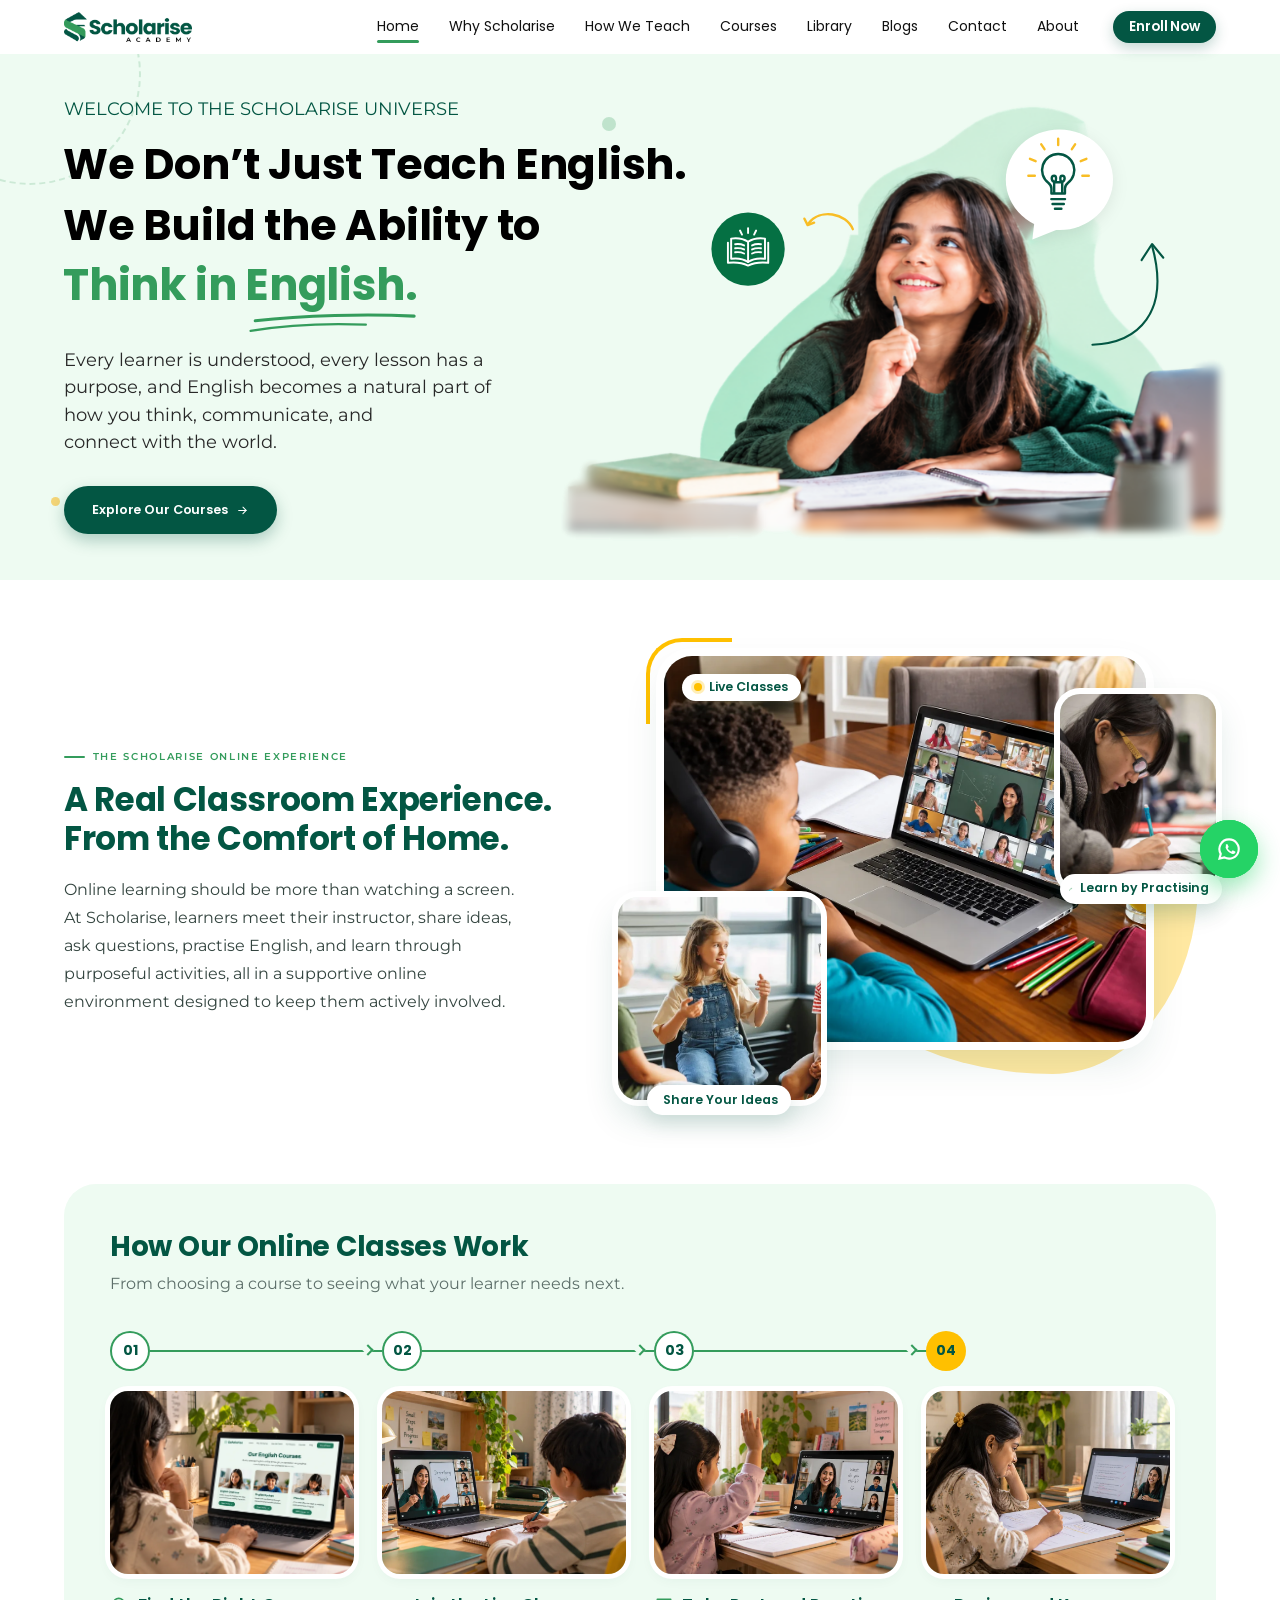
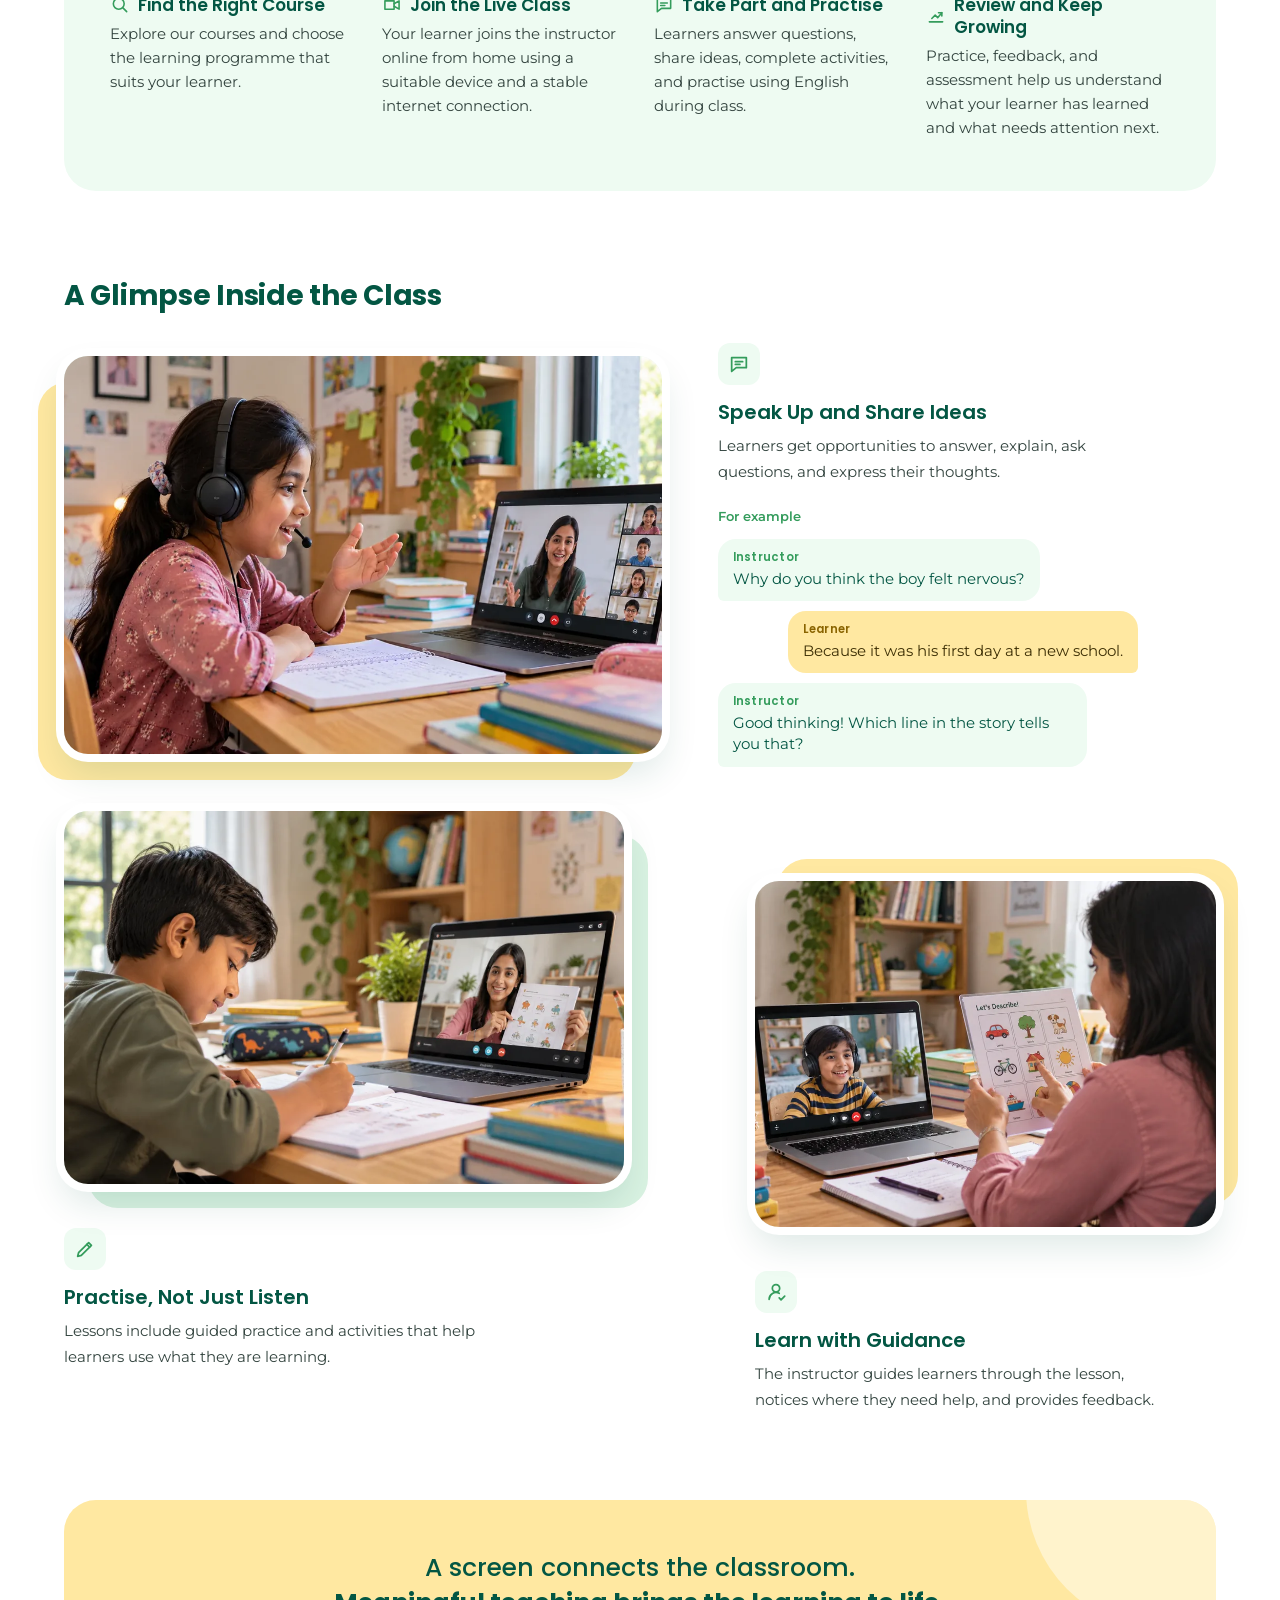
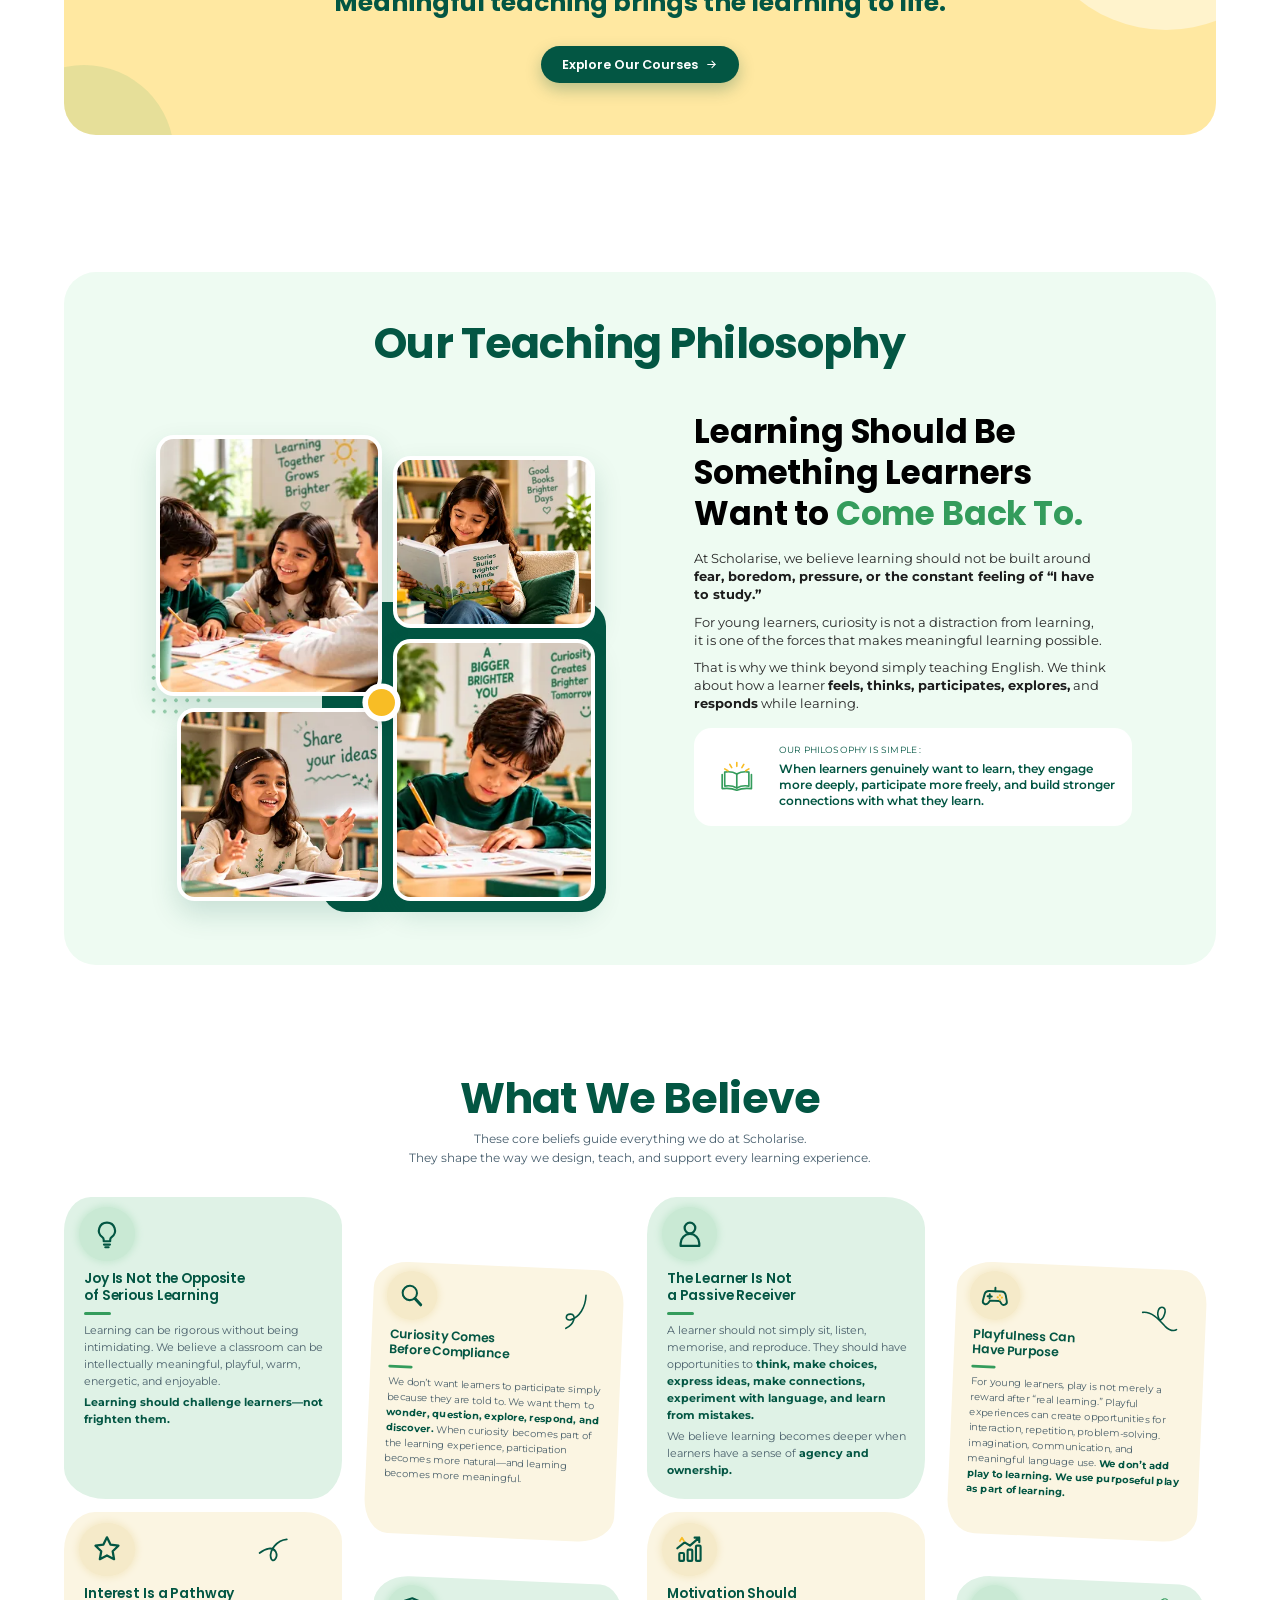
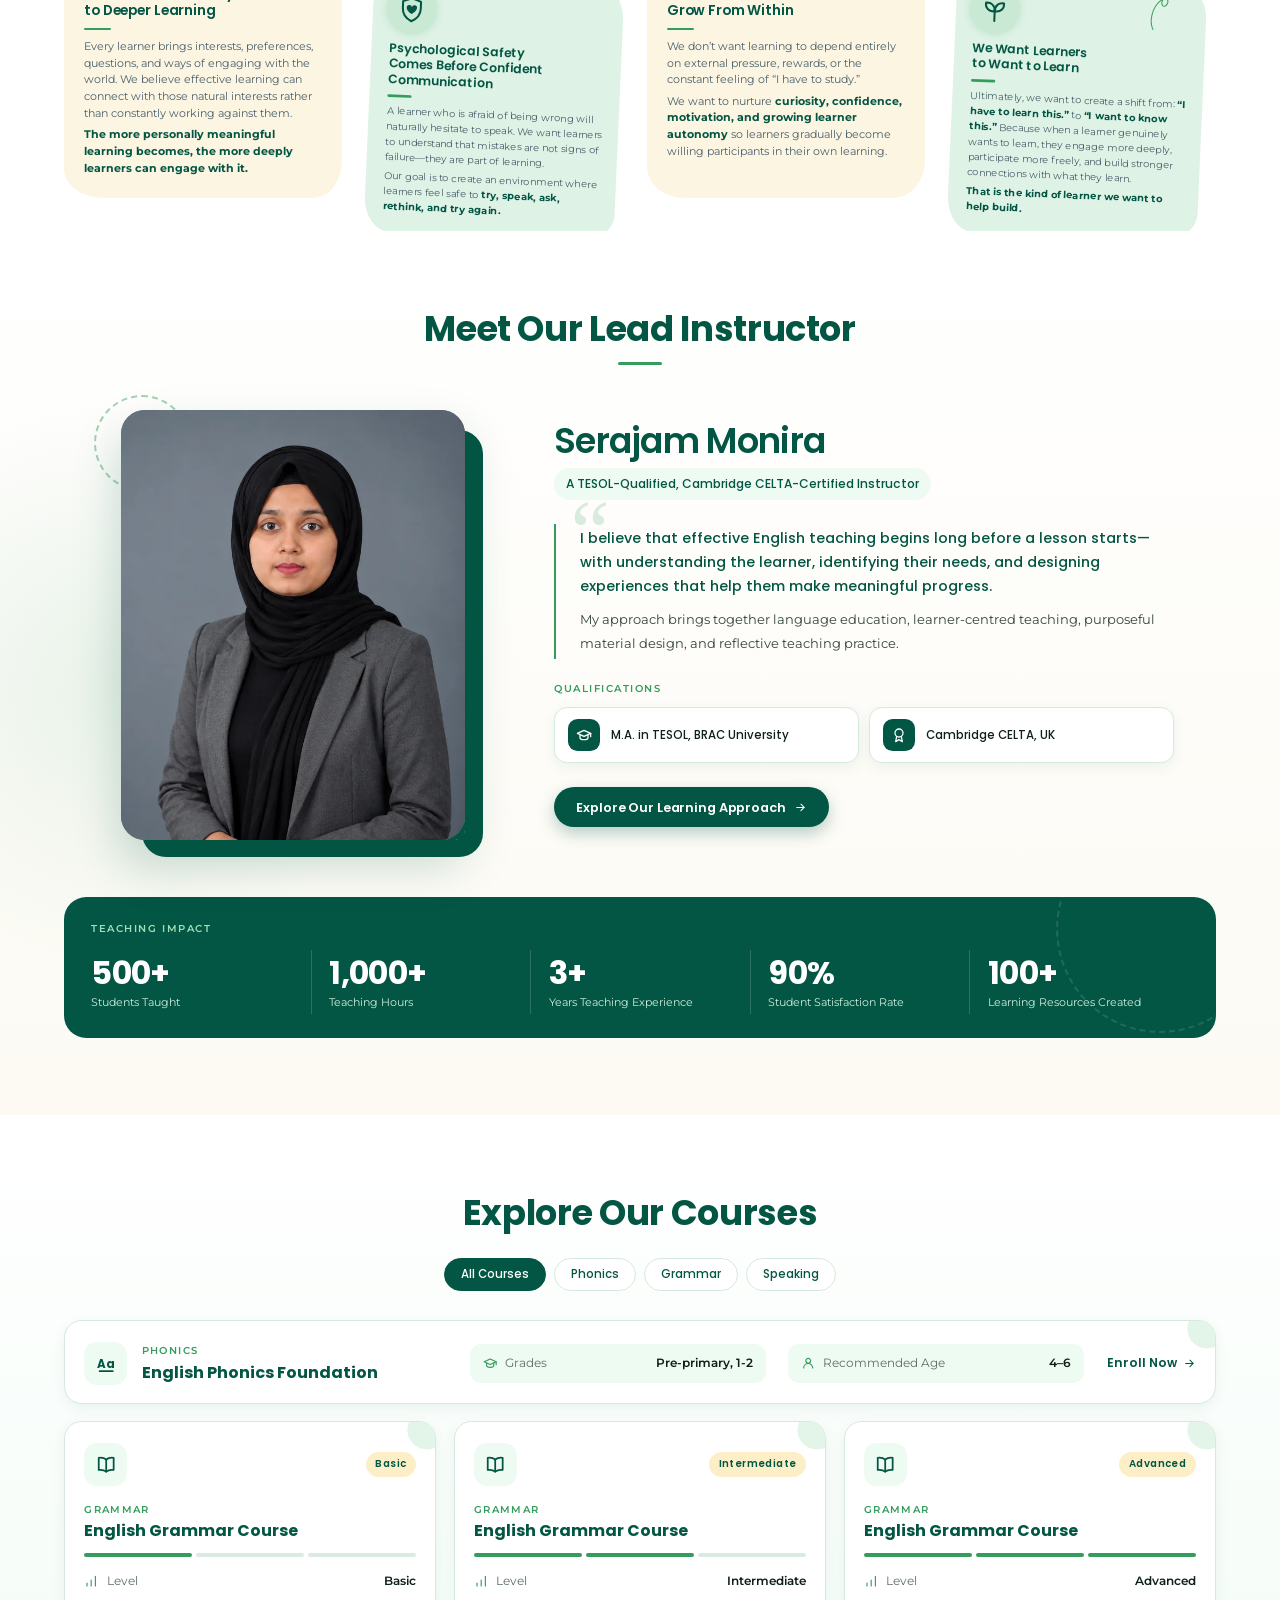
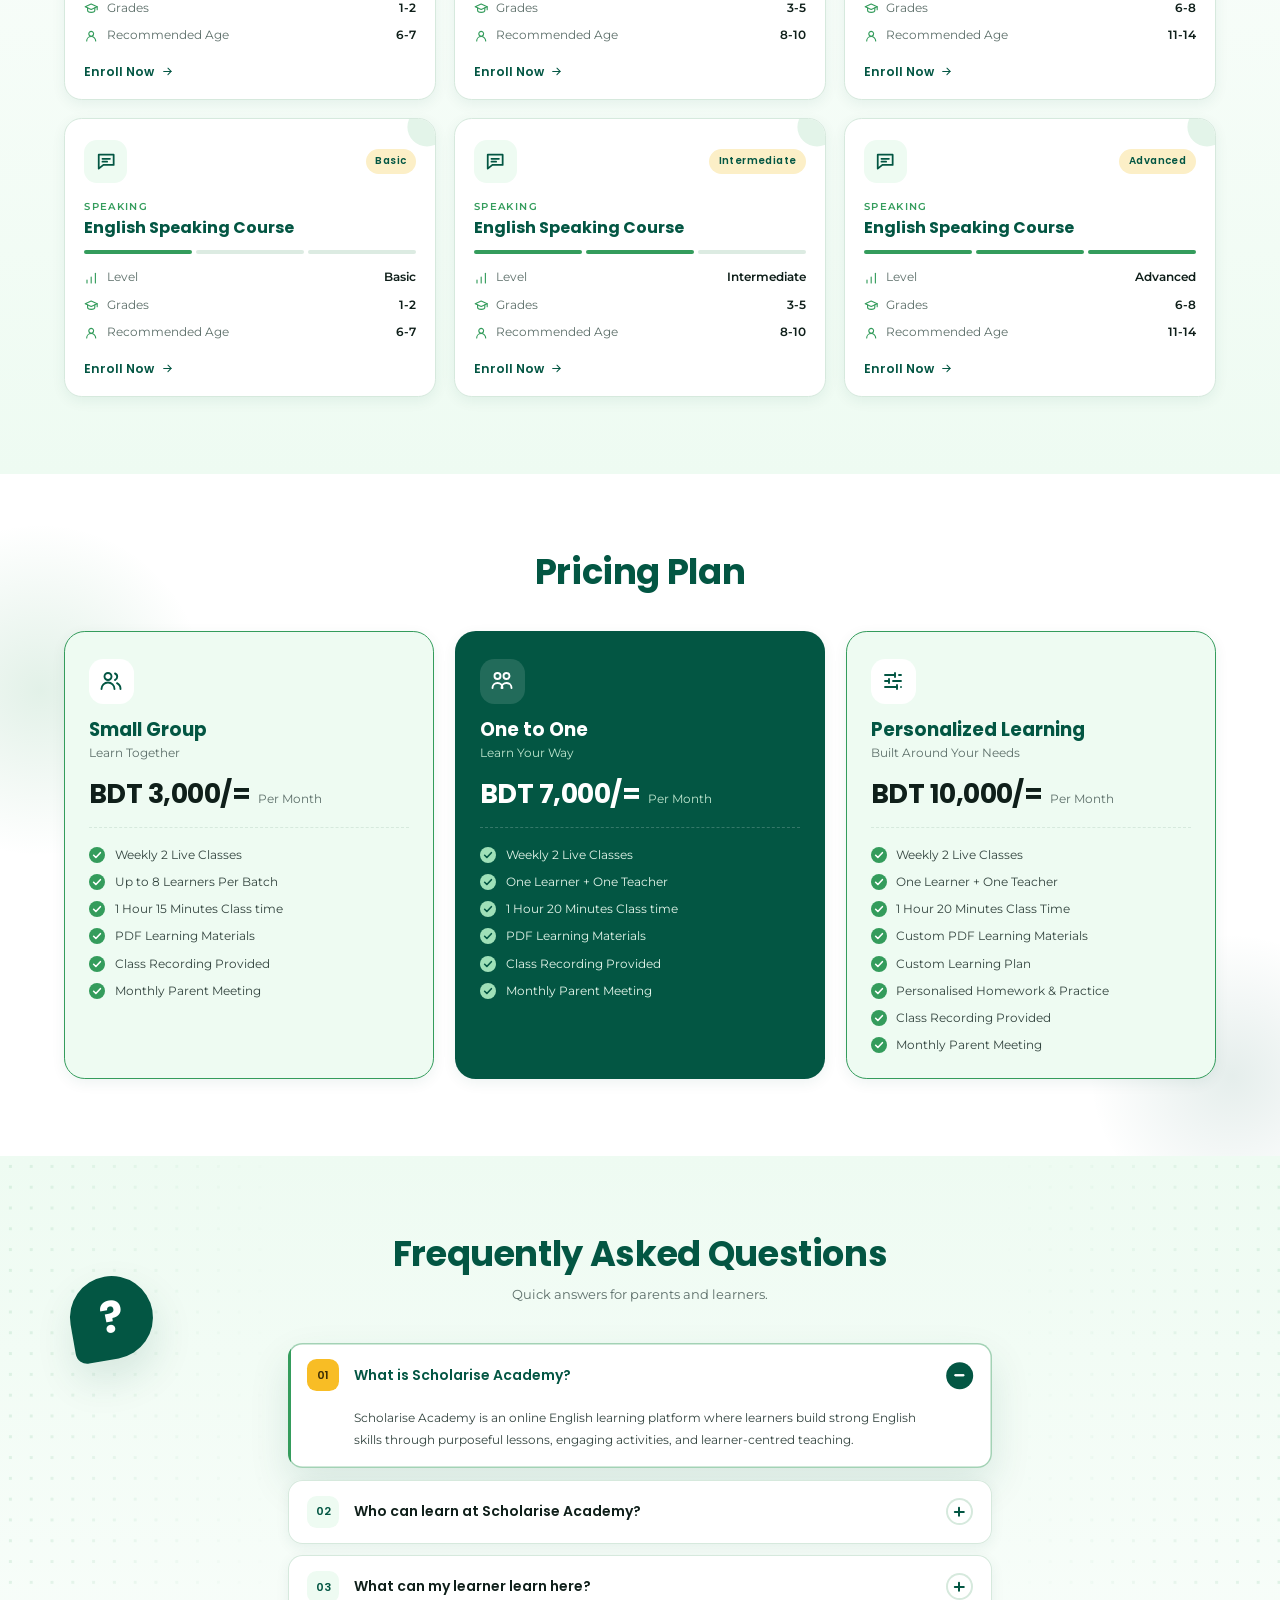
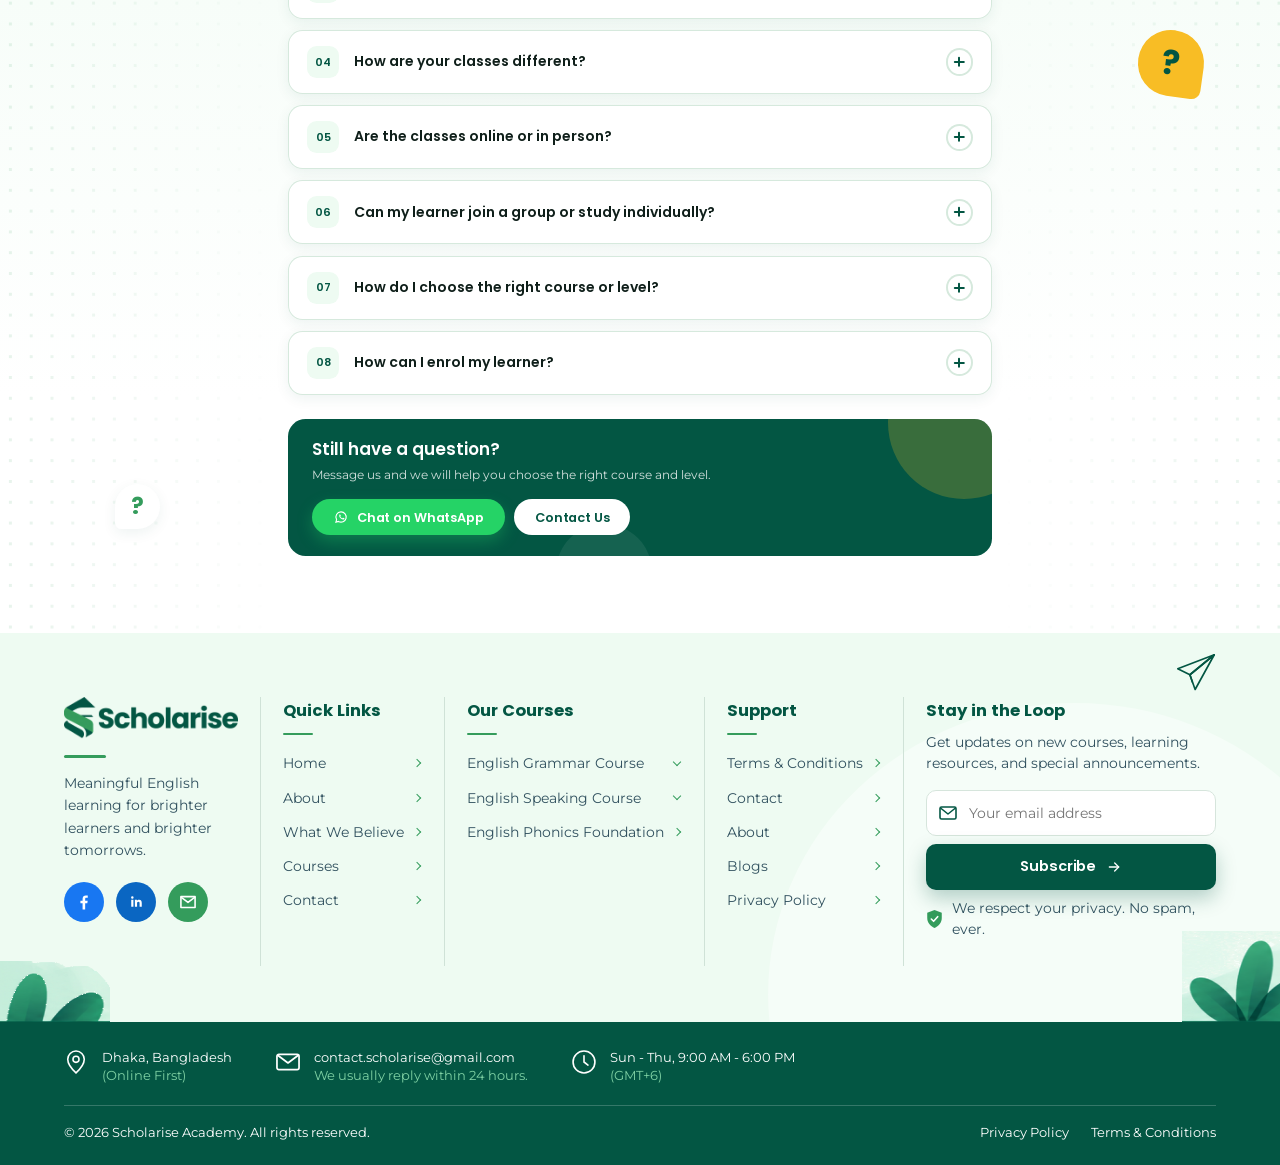
==== commit 660bdecb: "Add online experience section, philosophy panel and inspect-shortcut warning - Home: new "Scholarise" ====
--- a/index.html
+++ b/index.html
@@ -12,6 +12,7 @@
   <link rel="apple-touch-icon" href="assets/icons/apple-touch-icon.png">
   <link rel="stylesheet" href="assets/css/style.css">
   <link rel="stylesheet" href="assets/css/home-compact.css">
+  <link rel="stylesheet" href="assets/css/online-experience.css">
   <script>document.documentElement.classList.add('js')</script>
 </head>
 <body class="page-home">
@@ -80,18 +81,124 @@
   </div>
 </section>
 
+<section class="ox" id="online-classes" aria-labelledby="ox-title">
+  <div class="container">
+
+    <div class="ox-intro">
+      <div class="ox-intro-copy" data-reveal>
+        <p class="eyebrow">The Scholarise Online Experience</p>
+        <h2 class="section-title ox-title" id="ox-title"><span>A Real Classroom Experience.</span> <span>From the Comfort of Home.</span></h2>
+        <p class="ox-lead">Online learning should be more than watching a screen. At Scholarise, learners meet their instructor, share ideas, ask questions, practise English, and learn through purposeful activities, all in a supportive online environment designed to keep them actively involved.</p>
+      </div>
+      <div class="ox-collage" data-reveal="zoom">
+        <span class="ox-blob" aria-hidden="true"></span>
+        <div class="ox-main">
+          <figure class="ox-frame ox-main-img" data-ox-slot="mainClassroom"><span class="ox-ph" aria-hidden="true"><svg viewBox="0 0 24 24" fill="none" stroke="currentColor" stroke-width="1.6" stroke-linecap="round" stroke-linejoin="round" aria-hidden="true"><path d="M4 8.5h2.6l1.6-2.5h7.6l1.6 2.5H20v10H4z"/><circle cx="12" cy="13.2" r="3.4"/></svg><span class="ox-ph-label">Photo: learner at a desk joining a live class on a laptop</span></span></figure>
+          <span class="ox-tag ox-tag-live"><i class="ox-dot" aria-hidden="true"></i>Live Classes</span>
+        </div>
+        <div class="ox-side ox-side-a">
+          <figure class="ox-frame " data-ox-slot="learnerSharing"><span class="ox-ph is-warm" aria-hidden="true"><svg viewBox="0 0 24 24" fill="none" stroke="currentColor" stroke-width="1.6" stroke-linecap="round" stroke-linejoin="round" aria-hidden="true"><path d="M4 8.5h2.6l1.6-2.5h7.6l1.6 2.5H20v10H4z"/><circle cx="12" cy="13.2" r="3.4"/></svg><span class="ox-ph-label">Photo: learner speaking and sharing an idea</span></span></figure>
+          <span class="ox-tag"><svg viewBox="0 0 24 24" fill="none" stroke="currentColor" stroke-width="1.9" stroke-linecap="round" stroke-linejoin="round" aria-hidden="true"><path d="M4 5h16v11H9l-5 4z"/><path d="M8 9.5h8"/><path d="M8 12.5h5"/></svg>Share Your Ideas</span>
+        </div>
+        <div class="ox-side ox-side-b">
+          <figure class="ox-frame " data-ox-slot="learnerNotebook"><span class="ox-ph" aria-hidden="true"><svg viewBox="0 0 24 24" fill="none" stroke="currentColor" stroke-width="1.6" stroke-linecap="round" stroke-linejoin="round" aria-hidden="true"><path d="M4 8.5h2.6l1.6-2.5h7.6l1.6 2.5H20v10H4z"/><circle cx="12" cy="13.2" r="3.4"/></svg><span class="ox-ph-label">Photo: learner writing during an activity</span></span></figure>
+          <span class="ox-tag"><svg viewBox="0 0 24 24" fill="none" stroke="currentColor" stroke-width="1.9" stroke-linecap="round" stroke-linejoin="round" aria-hidden="true"><path d="M4 20l1-4L16 5l3 3L8 19z"/><path d="M14 7l3 3"/></svg>Learn by Practising</span>
+        </div>
+      </div>
+    </div>
+
+    <div class="ox-journey">
+      <div class="ox-head" data-reveal>
+        <h3 class="ox-h3">How Our Online Classes Work</h3>
+        <p class="ox-sub">From choosing a course to seeing what your learner needs next.</p>
+      </div>
+      <div class="ox-steps-wrap">
+      <span class="ox-track" data-reveal aria-hidden="true"><span class="ox-track-line"></span></span>
+      <ol class="ox-steps" data-stagger="140">
+        <li class="ox-step" data-reveal>
+          <span class="ox-mark" aria-hidden="true">01</span>
+          <div class="ox-step-main">
+            <figure class="ox-frame ox-step-img" data-ox-slot="stepFindCourse"><span class="ox-ph" aria-hidden="true"><svg viewBox="0 0 24 24" fill="none" stroke="currentColor" stroke-width="1.6" stroke-linecap="round" stroke-linejoin="round" aria-hidden="true"><path d="M4 8.5h2.6l1.6-2.5h7.6l1.6 2.5H20v10H4z"/><circle cx="12" cy="13.2" r="3.4"/></svg><span class="ox-ph-label">Photo: choosing a course on the Scholarise website</span></span></figure>
+            <h4 class="ox-step-title"><span class="sr-only">Step 1: </span><svg viewBox="0 0 24 24" fill="none" stroke="currentColor" stroke-width="1.9" stroke-linecap="round" stroke-linejoin="round" aria-hidden="true"><path d="M10.5 17a6.5 6.5 0 1 0 0-13 6.5 6.5 0 0 0 0 13z"/><path d="M15.5 15.5 20 20"/></svg>Find the Right Course</h4>
+            <p>Explore our courses and choose the learning programme that suits your learner.</p>
+          </div>
+        </li>
+        <li class="ox-step" data-reveal>
+          <span class="ox-mark" aria-hidden="true">02</span>
+          <div class="ox-step-main">
+            <figure class="ox-frame ox-step-img" data-ox-slot="stepJoinClass"><span class="ox-ph is-warm" aria-hidden="true"><svg viewBox="0 0 24 24" fill="none" stroke="currentColor" stroke-width="1.6" stroke-linecap="round" stroke-linejoin="round" aria-hidden="true"><path d="M4 8.5h2.6l1.6-2.5h7.6l1.6 2.5H20v10H4z"/><circle cx="12" cy="13.2" r="3.4"/></svg><span class="ox-ph-label">Photo: learner joining a live class, instructor on screen</span></span></figure>
+            <h4 class="ox-step-title"><span class="sr-only">Step 2: </span><svg viewBox="0 0 24 24" fill="none" stroke="currentColor" stroke-width="1.9" stroke-linecap="round" stroke-linejoin="round" aria-hidden="true"><path d="M3.5 7h11v10h-11z"/><path d="M14.5 10.5 20.5 7v10l-6-3.5"/></svg>Join the Live Class</h4>
+            <p>Your learner joins the instructor online from home using a suitable device and a stable internet connection.</p>
+          </div>
+        </li>
+        <li class="ox-step" data-reveal>
+          <span class="ox-mark" aria-hidden="true">03</span>
+          <div class="ox-step-main">
+            <figure class="ox-frame ox-step-img" data-ox-slot="stepTakePart"><span class="ox-ph" aria-hidden="true"><svg viewBox="0 0 24 24" fill="none" stroke="currentColor" stroke-width="1.6" stroke-linecap="round" stroke-linejoin="round" aria-hidden="true"><path d="M4 8.5h2.6l1.6-2.5h7.6l1.6 2.5H20v10H4z"/><circle cx="12" cy="13.2" r="3.4"/></svg><span class="ox-ph-label">Photo: learner answering the instructor during class</span></span></figure>
+            <h4 class="ox-step-title"><span class="sr-only">Step 3: </span><svg viewBox="0 0 24 24" fill="none" stroke="currentColor" stroke-width="1.9" stroke-linecap="round" stroke-linejoin="round" aria-hidden="true"><path d="M4 5h16v11H9l-5 4z"/><path d="M8 9.5h8"/><path d="M8 12.5h5"/></svg>Take Part and Practise</h4>
+            <p>Learners answer questions, share ideas, complete activities, and practise using English during class.</p>
+          </div>
+        </li>
+        <li class="ox-step" data-reveal>
+          <span class="ox-mark" aria-hidden="true">04</span>
+          <div class="ox-step-main">
+            <figure class="ox-frame ox-step-img" data-ox-slot="learningProgress"><span class="ox-ph is-warm" aria-hidden="true"><svg viewBox="0 0 24 24" fill="none" stroke="currentColor" stroke-width="1.6" stroke-linecap="round" stroke-linejoin="round" aria-hidden="true"><path d="M4 8.5h2.6l1.6-2.5h7.6l1.6 2.5H20v10H4z"/><circle cx="12" cy="13.2" r="3.4"/></svg><span class="ox-ph-label">Photo: learner reviewing work with feedback</span></span></figure>
+            <h4 class="ox-step-title"><span class="sr-only">Step 4: </span><svg viewBox="0 0 24 24" fill="none" stroke="currentColor" stroke-width="1.9" stroke-linecap="round" stroke-linejoin="round" aria-hidden="true"><path d="M4 19h16"/><path d="M7 15l4-4 3 3 5-6"/><path d="M15 8h4v4"/></svg>Review and Keep Growing</h4>
+            <p>Practice, feedback, and assessment help us understand what your learner has learned and what needs attention next.</p>
+          </div>
+        </li>
+      </ol>
+      </div>
+    </div>
+
+    <div class="ox-inside">
+      <div class="ox-head" data-reveal>
+        <h3 class="ox-h3">A Glimpse Inside the Class</h3>
+      </div>
+      <div class="ox-in-grid">
+        <article class="ox-in ox-in-1" data-reveal>
+          <div class="ox-in-media"><figure class="ox-frame " data-ox-slot="learnerParticipating"><span class="ox-ph" aria-hidden="true"><svg viewBox="0 0 24 24" fill="none" stroke="currentColor" stroke-width="1.6" stroke-linecap="round" stroke-linejoin="round" aria-hidden="true"><path d="M4 8.5h2.6l1.6-2.5h7.6l1.6 2.5H20v10H4z"/><circle cx="12" cy="13.2" r="3.4"/></svg><span class="ox-ph-label">Photo: learner answering a question in a live class</span></span></figure></div>
+          <div class="ox-in-text"><span class="ox-in-icon"><svg viewBox="0 0 24 24" fill="none" stroke="currentColor" stroke-width="1.9" stroke-linecap="round" stroke-linejoin="round" aria-hidden="true"><path d="M4 5h16v11H9l-5 4z"/><path d="M8 9.5h8"/><path d="M8 12.5h5"/></svg></span><h4>Speak Up and Share Ideas</h4><p>Learners get opportunities to answer, explain, ask questions, and express their thoughts.</p>
+            <div class="ox-chat" aria-label="An example of a class conversation">
+              <p class="ox-chat-label">For example</p>
+              <p class="ox-bubble is-teacher"><b>Instructor</b>Why do you think the boy felt nervous?</p>
+              <p class="ox-bubble is-learner"><b>Learner</b>Because it was his first day at a new school.</p>
+              <p class="ox-bubble is-teacher"><b>Instructor</b>Good thinking! Which line in the story tells you that?</p>
+            </div>
+          </div>
+        </article>
+        <article class="ox-in ox-in-2" data-reveal>
+          <div class="ox-in-media"><figure class="ox-frame " data-ox-slot="guidedPractice"><span class="ox-ph is-warm" aria-hidden="true"><svg viewBox="0 0 24 24" fill="none" stroke="currentColor" stroke-width="1.6" stroke-linecap="round" stroke-linejoin="round" aria-hidden="true"><path d="M4 8.5h2.6l1.6-2.5h7.6l1.6 2.5H20v10H4z"/><circle cx="12" cy="13.2" r="3.4"/></svg><span class="ox-ph-label">Photo: learner working through a guided activity</span></span></figure></div>
+          <div class="ox-in-text"><span class="ox-in-icon"><svg viewBox="0 0 24 24" fill="none" stroke="currentColor" stroke-width="1.9" stroke-linecap="round" stroke-linejoin="round" aria-hidden="true"><path d="M4 20l1-4L16 5l3 3L8 19z"/><path d="M14 7l3 3"/></svg></span><h4>Practise, Not Just Listen</h4><p>Lessons include guided practice and activities that help learners use what they are learning.</p></div>
+        </article>
+        <article class="ox-in ox-in-3" data-reveal>
+          <div class="ox-in-media"><figure class="ox-frame " data-ox-slot="instructorTeaching"><span class="ox-ph" aria-hidden="true"><svg viewBox="0 0 24 24" fill="none" stroke="currentColor" stroke-width="1.6" stroke-linecap="round" stroke-linejoin="round" aria-hidden="true"><path d="M4 8.5h2.6l1.6-2.5h7.6l1.6 2.5H20v10H4z"/><circle cx="12" cy="13.2" r="3.4"/></svg><span class="ox-ph-label">Photo: instructor guiding a learner during a live class</span></span></figure></div>
+          <div class="ox-in-text"><span class="ox-in-icon"><svg viewBox="0 0 24 24" fill="none" stroke="currentColor" stroke-width="1.9" stroke-linecap="round" stroke-linejoin="round" aria-hidden="true"><path d="M12 12a4 4 0 1 0 0-8 4 4 0 0 0 0 8z"/><path d="M4.5 20a7.5 7.5 0 0 1 11-6.6"/><path d="M15.5 18.5l2 2 4-4"/></svg></span><h4>Learn with Guidance</h4><p>The instructor guides learners through the lesson, notices where they need help, and provides feedback.</p></div>
+        </article>
+      </div>
+    </div>
+
+    <div class="ox-close" data-reveal>
+      <p class="ox-close-line"><span>A screen connects the classroom.</span> <span>Meaningful teaching brings the learning to life.</span></p>
+      <a class="btn btn-primary" href="#courses">Explore Our Courses <svg viewBox="0 0 24 24" fill="none" stroke="currentColor" stroke-width="1.9" stroke-linecap="round" stroke-linejoin="round" aria-hidden="true"><path d="M5 12h14"/><path d="M13 6l6 6-6 6"/></svg></a>
+    </div>
+
+  </div>
+</section>
+
 <section class="philosophy" id="why-scholarise">
   <div class="container">
-    <h2 class="philosophy-eyebrow" data-reveal>OUR TEACHING PHILOSOPHY</h2>
+    <div class="philosophy-panel">
+    <h2 class="believe-title philosophy-heading" data-reveal>Our Teaching Philosophy</h2>
     <div class="philosophy-body">
       <div class="phil-reveal" data-reveal="left"><div class="philosophy-media phil-collage">
         <span class="phil-backdrop" aria-hidden="true"></span>
         <span class="phil-dots" aria-hidden="true"></span>
         <span class="phil-sun" aria-hidden="true"></span>
-        <figure class="phil-tile t1"><picture><source type="image/webp" srcset="assets/images/philosophy-group-480.webp 480w, assets/images/philosophy-group-900.webp 900w" sizes="(max-width: 640px) 46vw, 260px"><img src="assets/images/philosophy-group-480.jpg" srcset="assets/images/philosophy-group-480.jpg 480w, assets/images/philosophy-group-900.jpg 900w" sizes="(max-width: 640px) 46vw, 260px" width="480" height="320" loading="lazy" decoding="async" style="object-position:56% 50%" alt="Three learners working together at a table, writing and talking about their work"></picture></figure>
-        <figure class="phil-tile t2"><picture><source type="image/webp" srcset="assets/images/philosophy-reading-480.webp 480w, assets/images/philosophy-reading-900.webp 900w" sizes="(max-width: 640px) 46vw, 260px"><img src="assets/images/philosophy-reading-480.jpg" srcset="assets/images/philosophy-reading-480.jpg 480w, assets/images/philosophy-reading-900.jpg 900w" sizes="(max-width: 640px) 46vw, 260px" width="480" height="320" loading="lazy" decoding="async" style="object-position:36% 45%" alt="A learner smiling while reading a storybook in a cosy reading corner"></picture></figure>
-        <figure class="phil-tile t3"><picture><source type="image/webp" srcset="assets/images/philosophy-speaking-480.webp 480w, assets/images/philosophy-speaking-900.webp 900w" sizes="(max-width: 640px) 46vw, 260px"><img src="assets/images/philosophy-speaking-480.jpg" srcset="assets/images/philosophy-speaking-480.jpg 480w, assets/images/philosophy-speaking-900.jpg 900w" sizes="(max-width: 640px) 46vw, 260px" width="480" height="320" loading="lazy" decoding="async" style="object-position:40% 40%" alt="A learner sharing her ideas with a classmate during a speaking activity"></picture></figure>
-        <figure class="phil-tile t4"><picture><source type="image/webp" srcset="assets/images/philosophy-writing-480.webp 480w, assets/images/philosophy-writing-900.webp 900w" sizes="(max-width: 640px) 46vw, 260px"><img src="assets/images/philosophy-writing-480.jpg" srcset="assets/images/philosophy-writing-480.jpg 480w, assets/images/philosophy-writing-900.jpg 900w" sizes="(max-width: 640px) 46vw, 260px" width="480" height="320" loading="lazy" decoding="async" style="object-position:55% 45%" alt="A learner concentrating while completing a writing task in his workbook"></picture></figure>
+        <figure class="phil-tile t1"><picture><source type="image/webp" srcset="assets/images/philosophy-group-480.webp 480w, assets/images/philosophy-group-900.webp 900w" sizes="(max-width: 640px) 46vw, 260px"><img src="assets/images/philosophy-group-480.jpg" draggable="false" srcset="assets/images/philosophy-group-480.jpg 480w, assets/images/philosophy-group-900.jpg 900w" sizes="(max-width: 640px) 46vw, 260px" width="480" height="320" loading="lazy" decoding="async" style="object-position:56% 50%" alt="Three learners working together at a table, writing and talking about their work"></picture></figure>
+        <figure class="phil-tile t2"><picture><source type="image/webp" srcset="assets/images/philosophy-reading-480.webp 480w, assets/images/philosophy-reading-900.webp 900w" sizes="(max-width: 640px) 46vw, 260px"><img src="assets/images/philosophy-reading-480.jpg" draggable="false" srcset="assets/images/philosophy-reading-480.jpg 480w, assets/images/philosophy-reading-900.jpg 900w" sizes="(max-width: 640px) 46vw, 260px" width="480" height="320" loading="lazy" decoding="async" style="object-position:36% 45%" alt="A learner smiling while reading a storybook in a cosy reading corner"></picture></figure>
+        <figure class="phil-tile t3"><picture><source type="image/webp" srcset="assets/images/philosophy-speaking-480.webp 480w, assets/images/philosophy-speaking-900.webp 900w" sizes="(max-width: 640px) 46vw, 260px"><img src="assets/images/philosophy-speaking-480.jpg" draggable="false" srcset="assets/images/philosophy-speaking-480.jpg 480w, assets/images/philosophy-speaking-900.jpg 900w" sizes="(max-width: 640px) 46vw, 260px" width="480" height="320" loading="lazy" decoding="async" style="object-position:40% 40%" alt="A learner sharing her ideas with a classmate during a speaking activity"></picture></figure>
+        <figure class="phil-tile t4"><picture><source type="image/webp" srcset="assets/images/philosophy-writing-480.webp 480w, assets/images/philosophy-writing-900.webp 900w" sizes="(max-width: 640px) 46vw, 260px"><img src="assets/images/philosophy-writing-480.jpg" draggable="false" srcset="assets/images/philosophy-writing-480.jpg 480w, assets/images/philosophy-writing-900.jpg 900w" sizes="(max-width: 640px) 46vw, 260px" width="480" height="320" loading="lazy" decoding="async" style="object-position:55% 45%" alt="A learner concentrating while completing a writing task in his workbook"></picture></figure>
       </div></div>
       <div class="philosophy-copy" data-reveal="right">
         <h3 class="philosophy-title">Learning Should Be<br> Something Learners<br> Want to <span class="accent">Come Back To.</span></h3>
@@ -116,6 +223,7 @@
         </div>
       </div>
     </div>
+    </div>
   </div>
 </section>
 
@@ -215,7 +323,7 @@
         <div class="ip-frame">
           <picture>
             <source type="image/webp" srcset="assets/images/instructor-serajam-monira-640.webp 640w, assets/images/instructor-serajam-monira-1000.webp 1000w" sizes="(max-width: 999px) 80vw, 430px">
-            <img src="assets/images/instructor-serajam-monira-640.jpg" srcset="assets/images/instructor-serajam-monira-640.jpg 640w, assets/images/instructor-serajam-monira-1000.jpg 1000w" sizes="(max-width: 999px) 80vw, 430px" width="640" height="800" loading="lazy" decoding="async" alt="Serajam Monira, Lead Instructor at Scholarise Academy">
+            <img src="assets/images/instructor-serajam-monira-640.jpg" draggable="false" srcset="assets/images/instructor-serajam-monira-640.jpg 640w, assets/images/instructor-serajam-monira-1000.jpg 1000w" sizes="(max-width: 999px) 80vw, 430px" width="640" height="800" loading="lazy" decoding="async" alt="Serajam Monira, Lead Instructor at Scholarise Academy">
           </picture>
         </div>
       </figure>
@@ -489,5 +597,7 @@
 </footer>
 <a class="wa-float js-whatsapp" href="https://wa.me/8801338055356" target="_blank" rel="noopener" aria-label="Chat with Scholarise on WhatsApp"><svg viewBox="0 0 24 24"><path fill="none" stroke="#fff" stroke-width="1.7" d="M12 4.3a7.7 7.7 0 0 0-6.6 11.6l-1 3.8 3.9-1a7.7 7.7 0 1 0 3.7-14.4z"/><path fill="#fff" d="M9.4 8.5c.2-.4.4-.4.6-.4h.5c.2 0 .4 0 .5.4l.7 1.6c.1.2 0 .4-.1.5l-.5.6c-.1.1-.2.3 0 .5.3.5.8 1.1 1.3 1.5.6.5 1.1.7 1.4.8.2.1.3 0 .4-.1l.6-.7c.1-.2.3-.2.5-.1l1.6.8c.2.1.3.2.3.3 0 .3-.1.9-.5 1.2-.4.4-1.1.6-1.7.5-.9-.1-2-.5-3.2-1.5-1.3-1.1-2-2.4-2.3-3-.3-.7-.2-1.5.1-1.9z"/></svg><span class="wa-tip">Chat on WhatsApp</span></a>
 <script src="assets/js/main.js"></script>
+<script src="assets/js/guard.js"></script>
+<script src="assets/js/online-experience.js"></script>
 </body>
 </html>
--- a/assets/css/style.css
+++ b/assets/css/style.css
@@ -28,6 +28,8 @@
   --cream: #FCFAF3;
   --yellow: #F8BD25;
   --accent: #F8BD25;   /* brand accent */
+  --color-accent: #FFC000;       /* official palette: Golden Yellow */
+  --color-accent-soft: #FFE8A1;  /* official palette: Warm Light Yellow */
   --icon-green: #057043;
   --whatsapp: #25D366;
 
@@ -163,6 +165,9 @@
    ========================================================= */
 .philosophy { padding: 72px 0 70px; }
 .philosophy-eyebrow { text-align: center; font-family: var(--font-body); font-weight: 400; font-size: 28.3px; line-height: 1.2; color: var(--primary); letter-spacing: .01em; }
+.philosophy-panel { position: relative; padding: 60px 64px 66px; border-radius: 40px; background: var(--light); }
+.philosophy-heading { text-align: center; }
+.philosophy-panel .philosophy-box { background: #fff; }
 .philosophy-body { display: grid; grid-template-columns: minmax(0, 1fr) minmax(0, 547px); column-gap: 32px; align-items: start; margin-top: 56px; }
 .philosophy-media { position: relative; margin-top: 18px; }
 .philosophy-img { width: 100%; height: auto; }
@@ -652,6 +657,7 @@
   .hero-visual { position: relative; right: auto; bottom: auto; width: 100%; max-width: 620px; margin: 32px auto 0; }
 
   .philosophy-body { grid-template-columns: minmax(0, 1fr); row-gap: 36px; }
+  .philosophy-panel { padding: 40px 28px 44px; border-radius: 30px; }
   .philosophy-media { max-width: 520px; width: 100%; margin: 0 auto; }
   .philosophy-title { font-size: clamp(28px, 5.4vw, 40px); line-height: 1.25; }
   .philosophy-copy > p { font-size: 16px; line-height: 1.65; }
@@ -678,6 +684,7 @@
   .footer-grid { grid-template-columns: repeat(2, minmax(0, 1fr)); }
   .footer-grid > :nth-child(4) { grid-column: 1 / -1; padding-left: 0; border-left: 0; }
   .philosophy-box { padding: 84px 20px 20px; }
+  .philosophy-panel { padding: 30px 16px 32px; border-radius: 24px; }
   .box-icon { left: 20px; top: 16px; margin-top: 0; }
   .form-card { padding: 26px 20px; }
   .form-grid { grid-template-columns: minmax(0, 1fr); }
@@ -1038,3 +1045,18 @@
 }
 @media (max-width: 380px) { .faq-a p { padding-left: 18px; } }
 @media (prefers-reduced-motion: reduce) { .js .faq-bubble { animation: none; } }
+
+/* photos that should not be dragged off the page (philosophy collage, instructor) */
+.phil-tile img, .ip-frame img { -webkit-user-drag: none; user-select: none; -webkit-user-select: none; }
+
+/* ---------- "Inspect" warning (assets/js/guard.js) ---------- */
+.sg-overlay { position: fixed; inset: 0; z-index: 1000; display: grid; place-items: center; padding: 20px; background: rgba(15, 31, 26, .62); -webkit-backdrop-filter: blur(4px); backdrop-filter: blur(4px); }
+.sg-overlay[hidden] { display: none; }
+.sg-card { width: 100%; max-width: 400px; padding: 32px 28px 28px; border-radius: 24px; background: #fff; text-align: center; box-shadow: 0 30px 60px rgba(0, 0, 0, .25); animation: rise .35s var(--ease) both; }
+.sg-icon { display: inline-grid; place-items: center; width: 60px; height: 60px; border-radius: 50%; background: #FDECEC; color: #C62828; }
+.sg-icon svg { width: 30px; height: 30px; }
+.sg-title { margin-top: 16px; font-family: var(--font-head); font-weight: 700; font-size: 22px; line-height: 1.3; color: #C62828; }
+.sg-text { margin-top: 8px; font-size: 15px; line-height: 1.6; color: var(--text); }
+.sg-btn { margin-top: 22px; }
+.sg-btn:focus-visible { outline: 3px solid var(--color-accent); outline-offset: 3px; }
+.sg-open body { overflow: hidden; }
--- a/assets/css/home-compact.css
+++ b/assets/css/home-compact.css
@@ -54,6 +54,9 @@
   .js .page-home main .hero-shape.s1 { animation: float 6s ease-in-out infinite; }
   .page-home main .philosophy { padding: 57.6px 0 56px; }
   .page-home main .philosophy-eyebrow { text-align: center; font-family: var(--font-body); font-weight: 400; font-size: 22.64px; line-height: 1.2; color: var(--primary); letter-spacing: .01em; }
+  .page-home main .philosophy-panel { position: relative; padding: 48px 51.2px 52.8px; border-radius: 32px; background: var(--light); }
+  .page-home main .philosophy-heading { text-align: center; }
+  .page-home main .philosophy-panel .philosophy-box { background: #fff; }
   .page-home main .philosophy-body { display: grid; grid-template-columns: minmax(0, 1fr) minmax(0, 437.6px); column-gap: 25.6px; align-items: start; margin-top: 44.8px; }
   .page-home main .philosophy-media { position: relative; margin-top: 14.4px; }
   .page-home main .philosophy-img { width: 100%; height: auto; }
@@ -322,6 +325,7 @@
   @media (max-width: 1099px) {
     .page-home main .faq-bubble { display: none; }
   }
+  .page-home main .phil-tile img, .page-home main .ip-frame img { -webkit-user-drag: none; user-select: none; -webkit-user-select: none; }
   .page-home main .container { max-width: 1200px; padding: 0 24px; }
   .page-home main .hero-visual { width: min(58.68%, 681px); bottom: 28px; }
   .page-home main .hero-inner { min-height: 0; }
--- a/assets/css/online-experience.css
+++ b/assets/css/online-experience.css
@@ -0,0 +1,201 @@
+/* =========================================================
+   Home: "The Scholarise Online Experience" section (#online-classes)
+   Colours come from the shared tokens in style.css:
+   --primary #035643, --secondary #349C5C, --light #EEFBF2,
+   --color-accent #FFC000, --color-accent-soft #FFE8A1.
+   Photos are set in assets/js/online-experience.js.
+   ========================================================= */
+
+.ox { position: relative; overflow: hidden; padding: 76px 0 80px; background: #fff; }
+
+/* ---------- shared: photo frames and placeholders ---------- */
+.ox-frame { position: relative; margin: 0; overflow: hidden; aspect-ratio: var(--ar, 4 / 3); border-radius: 20px; background: var(--light); }
+.ox-frame > img, .ox-ph { position: absolute; inset: 0; width: 100%; height: 100%; }
+.ox-frame > img { object-fit: cover; transition: transform .7s var(--ease);
+  -webkit-user-drag: none; user-select: none; -webkit-user-select: none; pointer-events: none; /* no dragging the photos away */ }
+.ox-ph { display: grid; place-items: center; color: var(--secondary); transition: transform .7s var(--ease);
+  background-color: var(--light);
+  background-image: repeating-linear-gradient(135deg, rgba(3, 86, 67, .05) 0 1.5px, transparent 1.5px 13px); }
+.ox-ph.is-warm { background-color: #FFF4D1; color: #B07F00; /* soft tint of --color-accent-soft */
+  background-image: repeating-linear-gradient(135deg, rgba(255, 192, 0, .16) 0 1.5px, transparent 1.5px 13px); }
+.ox-ph > svg { width: 34px; height: 34px; opacity: .55; }
+.ox-ph-label { position: absolute; left: 12px; right: 12px; bottom: 11px; font-family: var(--font-body); font-weight: 600; font-size: 11.5px; line-height: 1.35; color: var(--primary); opacity: .72; }
+/* keep the placeholder caption clear of the overlapping photos and tags */
+.ox-main .ox-ph-label { left: auto; text-align: right; max-width: 52%; }
+.ox-side .ox-ph-label { bottom: auto; top: 10px; }
+.ox-frame:hover > img, .ox-frame:hover > .ox-ph { transform: scale(1.035); }
+
+.ox-head { max-width: 640px; }
+.ox-h3 { font-family: var(--font-head); font-weight: 700; font-size: 28px; line-height: 1.22; color: var(--primary); letter-spacing: -.01em; }
+.ox-sub { margin-top: 8px; font-size: 15.5px; line-height: 1.6; color: var(--muted); }
+
+/* ---------- Part A: introduction ---------- */
+.ox-intro { display: grid; grid-template-columns: minmax(0, .9fr) minmax(0, 1.1fr); column-gap: 64px; align-items: center; }
+.page-home .ox .ox-title { margin-top: 14px; text-align: left; font-size: clamp(28px, 2.55vw, 36px); line-height: 1.2; }
+.ox-title > span { display: block; }
+.ox-lead { margin-top: 18px; max-width: 470px; font-size: 16px; line-height: 1.75; color: var(--text); }
+
+.ox-collage { position: relative; padding: 0 70px 58px 46px; }
+.ox-main { position: relative; z-index: 1; }
+.ox-main .ox-frame { --ar: 5 / 4; border-radius: 28px; box-shadow: 0 0 0 8px #fff, var(--shadow); }
+.ox-main::before { /* golden corner bracket */
+  content: ""; position: absolute; z-index: -1; left: -18px; top: -18px; width: 86px; height: 86px;
+  border-left: 4px solid var(--color-accent); border-top: 4px solid var(--color-accent); border-top-left-radius: 36px; }
+.ox-blob { position: absolute; z-index: 0; right: 18px; bottom: 26px; width: 64%; height: 72%; pointer-events: none;
+  background: var(--color-accent-soft); border-radius: 46% 54% 38% 62% / 52% 40% 60% 48%; }
+.ox-side { position: absolute; z-index: 2; }
+.ox-side .ox-frame { border-radius: 20px; box-shadow: 0 0 0 6px #fff, 0 16px 34px rgba(3, 86, 67, .16); }
+.ox-side-a { left: 0; bottom: 0; width: 34%; }
+.ox-side-a .ox-frame { --ar: 1 / 1; }
+.ox-side-b { right: 0; top: 38px; width: 26%; }
+.ox-side-b .ox-frame { --ar: 4 / 5; }
+
+.ox-tag { position: absolute; z-index: 3; display: inline-flex; align-items: center; gap: 7px; white-space: nowrap;
+  padding: 7px 13px 7px 9px; border-radius: 999px; background: #fff; color: var(--primary);
+  font-family: var(--font-head); font-weight: 600; font-size: 12.5px; line-height: 1; box-shadow: 0 8px 20px rgba(3, 86, 67, .14); }
+.ox-tag svg { width: 16px; height: 16px; color: var(--secondary); }
+.ox-tag-live { left: 18px; top: 18px; padding-left: 12px; }
+.ox-dot { width: 8px; height: 8px; border-radius: 50%; background: var(--color-accent); box-shadow: 0 0 0 3px rgba(255, 192, 0, .28); }
+.ox-side-a .ox-tag { left: 50%; bottom: -15px; transform: translateX(-50%); }
+.ox-side-b .ox-tag { right: -6px; bottom: -15px; }
+
+/* ---------- Part B: four-step journey ---------- */
+.ox-journey { margin-top: 84px; padding: 46px 46px 50px; border-radius: 32px; background: var(--light); }
+.ox-steps-wrap { position: relative; margin-top: 34px; }
+.ox-steps { list-style: none; margin: 0; padding: 0; display: grid; grid-template-columns: repeat(4, minmax(0, 1fr)); column-gap: 28px; }
+.ox-track { position: absolute; left: 20px; right: calc((100% - 84px) / 4 - 20px); top: 19px; height: 2px; }
+.ox-track-line { position: absolute; inset: 0; background: var(--secondary); border-radius: 2px; transform-origin: left center; }
+.js .ox-track[data-reveal] { opacity: 1; transform: none; }
+.js .ox-track:not(.is-in) .ox-track-line { transform: scaleX(0); }
+.js .ox-track .ox-track-line { transition: transform 1.4s cubic-bezier(.45, .05, .2, 1) .25s; }
+
+.ox-step { position: relative; }
+.ox-mark { position: relative; z-index: 1; display: grid; place-items: center; width: 40px; height: 40px; border-radius: 50%;
+  background: #fff; box-shadow: inset 0 0 0 2px var(--secondary); color: var(--primary);
+  font-family: var(--font-head); font-weight: 700; font-size: 14px; }
+.ox-step:last-child .ox-mark { background: var(--color-accent); box-shadow: none; }
+.ox-step:not(:last-child)::after { /* small chevron on the line between steps */
+  content: ""; position: absolute; top: 15px; right: -18px; width: 8px; height: 8px;
+  border-right: 2px solid var(--secondary); border-top: 2px solid var(--secondary); transform: rotate(45deg); background: var(--light); }
+.ox-step-main { margin-top: 20px; }
+.ox-step-img { box-shadow: 0 0 0 5px #fff, var(--shadow-sm); border-radius: 18px; }
+.ox-step-title { display: flex; align-items: center; gap: 8px; margin-top: 20px; font-family: var(--font-head); font-weight: 600; font-size: 17px; line-height: 1.3; color: var(--primary); }
+.ox-step-title svg { flex: none; width: 20px; height: 20px; color: var(--secondary); }
+.ox-step p { margin-top: 7px; font-size: 14.5px; line-height: 1.65; color: var(--text); }
+
+/* ---------- Part C: inside the class ---------- */
+.ox-inside { margin-top: 88px; }
+.ox-in-grid { display: grid; grid-template-columns: repeat(12, minmax(0, 1fr)); column-gap: 32px; row-gap: 44px; margin-top: 30px; }
+.ox-in-media { position: relative; }
+.ox-in-media .ox-frame { position: relative; z-index: 1; border-radius: 24px; box-shadow: 0 0 0 8px #fff, 0 18px 36px rgba(3, 86, 67, .14); }
+/* coloured backing card behind each photo */
+.ox-in-media::before { content: ""; position: absolute; z-index: 0; border-radius: 30px; pointer-events: none; }
+.ox-in-1 .ox-in-media::before { inset: 26px 26px -26px -26px; background: var(--color-accent-soft); }
+.ox-in-2 .ox-in-media::before { inset: 24px -24px -24px 24px; background: #D9F2E2; /* deeper tint of --light */ }
+.ox-in-3 .ox-in-media::before { inset: -22px -22px 22px 22px; background: var(--color-accent-soft); }
+.ox-in-1 { grid-column: 1 / -1; display: grid; grid-template-columns: minmax(0, 6fr) minmax(0, 5fr); column-gap: 56px; align-items: center; }
+.ox-in-1 .ox-frame { --ar: 3 / 2; }
+.ox-in-2 { grid-column: 1 / span 6; }
+.ox-in-2 .ox-frame { --ar: 3 / 2; }
+.ox-in-3 { grid-column: 8 / span 5; margin-top: 70px; }
+.ox-in-3 .ox-frame { --ar: 4 / 3; }
+.ox-in-2 .ox-in-text, .ox-in-3 .ox-in-text { margin-top: 44px; }
+.ox-in-icon { display: grid; place-items: center; width: 42px; height: 42px; border-radius: 12px; background: var(--light); color: var(--secondary); }
+.ox-in-icon svg { width: 22px; height: 22px; }
+.ox-in h4 { margin-top: 14px; font-family: var(--font-head); font-weight: 600; font-size: 20px; line-height: 1.3; color: var(--primary); }
+.ox-in p { margin-top: 8px; max-width: 420px; font-size: 15px; line-height: 1.7; color: var(--text); }
+
+/* example conversation under "Speak Up and Share Ideas" */
+.ox-chat { display: grid; gap: 10px; max-width: 420px; margin-top: 22px; }
+.ox-in .ox-chat-label { margin: 0 0 2px; font-family: var(--font-body); font-weight: 600; font-size: 12.5px; color: var(--secondary); }
+.ox-in .ox-bubble { margin: 0; max-width: 88%; padding: 10px 15px 11px; border-radius: 18px; font-size: 14.5px; line-height: 1.5; }
+.ox-bubble b { display: block; margin-bottom: 2px; font-family: var(--font-head); font-weight: 600; font-size: 11.5px; letter-spacing: .02em; }
+.ox-bubble.is-teacher { justify-self: start; background: var(--light); color: var(--primary); border-bottom-left-radius: 6px; }
+.ox-bubble.is-teacher b { color: var(--secondary); }
+.ox-bubble.is-learner { justify-self: end; background: var(--color-accent-soft); color: #3d2f05; border-bottom-right-radius: 6px; }
+.ox-bubble.is-learner b { color: #8a6400; }
+.js .ox-bubble { transition: opacity .5s var(--ease), transform .5s var(--ease); }
+.js .ox-in-1:not(.is-in) .ox-bubble { opacity: 0; transform: translateY(12px); }
+.js .ox-chat .ox-bubble:nth-of-type(2) { transition-delay: .55s; }
+.js .ox-chat .ox-bubble:nth-of-type(3) { transition-delay: .9s; }
+.js .ox-chat .ox-bubble:nth-of-type(4) { transition-delay: 1.25s; }
+
+/* ---------- Part D: closing ---------- */
+.ox-close { position: relative; overflow: hidden; margin-top: 88px; padding: 50px 40px 52px; border-radius: 32px; text-align: center; background: var(--color-accent-soft); }
+.ox-close::before { content: ""; position: absolute; width: 280px; height: 280px; right: -90px; top: -150px; border-radius: 50%; background: rgba(255, 255, 255, .45); pointer-events: none; }
+.ox-close::after { content: ""; position: absolute; width: 180px; height: 180px; left: -70px; bottom: -110px; border-radius: 50%; background: rgba(52, 156, 92, .12); pointer-events: none; }
+.ox-close-line { position: relative; z-index: 1; font-family: var(--font-head); font-size: 25px; line-height: 1.4; color: var(--primary); }
+.ox-close-line > span { display: block; }
+.ox-close-line > span:first-child { font-weight: 500; }
+.ox-close-line > span + span { font-weight: 700; }
+.ox-close .btn { position: relative; z-index: 1; margin-top: 26px; }
+
+/* ---------- tablet ---------- */
+@media (max-width: 999px) {
+  .ox { padding: 64px 0 68px; }
+  .ox-intro { grid-template-columns: minmax(0, 1fr); row-gap: 44px; }
+  .ox-lead { max-width: 640px; }
+  .ox-collage { max-width: 640px; margin: 0 auto; width: 100%; }
+  .ox-journey { margin-top: 64px; padding: 38px 32px 42px; }
+  .ox-steps { grid-template-columns: repeat(2, minmax(0, 1fr)); row-gap: 40px; }
+  .ox-track, .ox-step::after { display: none; }
+  .ox-inside { margin-top: 68px; }
+  .ox-in-1 { column-gap: 32px; }
+  .ox-in-3 { grid-column: 7 / span 6; margin-top: 50px; }
+  .ox-close { margin-top: 68px; }
+}
+
+/* ---------- phone: vertical journey ---------- */
+@media (max-width: 680px) {
+  .ox { padding: 52px 0 56px; }
+  .ox-h3 { font-size: 23px; }
+  .ox-collage { padding: 0 34px 48px 16px; }
+  .ox-main::before { left: -10px; top: -10px; width: 58px; height: 58px; border-top-left-radius: 26px; }
+  .ox-side-a { width: 40%; }
+  .ox-side-b { width: 30%; top: 26px; }
+  .ox-tag { font-size: 11.5px; padding: 6px 11px 6px 8px; }
+  .ox-tag-live { left: 12px; top: 12px; }
+  .ox-side-b .ox-tag { right: 0; }
+  .ox-journey { margin-top: 52px; padding: 30px 18px 32px; border-radius: 24px; }
+  .ox-steps-wrap { margin-top: 26px; }
+  .ox-steps { grid-template-columns: minmax(0, 1fr); row-gap: 30px; }
+  .ox-step { display: grid; grid-template-columns: 40px minmax(0, 1fr); column-gap: 16px; }
+  .ox-step-main { margin-top: 0; }
+  .ox-track { display: none; }
+  .ox-step:not(:last-child)::after { /* vertical connector down to the next step */
+    display: block; top: 40px; bottom: -30px; left: 19px; right: auto; width: 2px; height: auto;
+    border: 0; background: var(--secondary); transform: none; transform-origin: center top; }
+  .js .ox-step:not(:last-child):not(.is-in)::after { transform: scaleY(0); }
+  .js .ox-step:not(:last-child)::after { transition: transform .9s cubic-bezier(.45, .05, .2, 1) .35s; }
+  .ox-step-title { margin-top: 16px; }
+  .ox-step-img { --ar: 16 / 9; }
+  .ox-in .ox-frame { --ar: 16 / 10; }
+  .ox-side .ox-ph > svg { display: none; }
+  .ox-side .ox-ph-label { font-size: 10px; left: 8px; right: 8px; top: 8px; }
+  .ox-main .ox-ph-label { max-width: 46%; font-size: 10.5px; }
+  .ox-inside { margin-top: 56px; }
+  .ox-in-grid { grid-template-columns: minmax(0, 1fr); row-gap: 36px; margin-top: 24px; }
+  .ox-in-1 { grid-template-columns: minmax(0, 1fr); row-gap: 22px; }
+  .ox-in-1, .ox-in-2, .ox-in-3 { grid-column: 1 / -1; }
+  .ox-in-3 { margin-top: 0; }
+  .ox-in-media .ox-frame { box-shadow: 0 0 0 6px #fff, 0 14px 28px rgba(3, 86, 67, .14); }
+  .ox-in-1 .ox-in-media::before { inset: 14px 14px -14px -10px; }
+  .ox-in-2 .ox-in-media::before { inset: 14px -10px -14px 14px; }
+  .ox-in-3 .ox-in-media::before { inset: -14px -10px 14px 14px; }
+  .ox-in-1 .ox-in-text { margin-top: 18px; }
+  .ox-in-2 .ox-in-text, .ox-in-3 .ox-in-text { margin-top: 30px; }
+  .ox-in-3 { margin-top: 10px; }
+  .ox-in h4 { font-size: 18px; }
+  .ox-close { margin-top: 56px; padding: 38px 22px 40px; border-radius: 24px; }
+  .ox-close-line { font-size: 20px; }
+  .ox-close .btn { width: 100%; max-width: 320px; }
+}
+
+@media (prefers-reduced-motion: reduce) {
+  .ox-frame > img, .ox-ph { transition: none; }
+  .ox-frame:hover > img, .ox-frame:hover > .ox-ph { transform: none; }
+  .js .ox-track .ox-track-line, .js .ox-track:not(.is-in) .ox-track-line { transition: none; transform: none; }
+}
+@media (prefers-reduced-motion: reduce) and (max-width: 680px) {
+  .js .ox-step:not(:last-child)::after, .js .ox-step:not(:last-child):not(.is-in)::after { transition: none; transform: none; }
+}
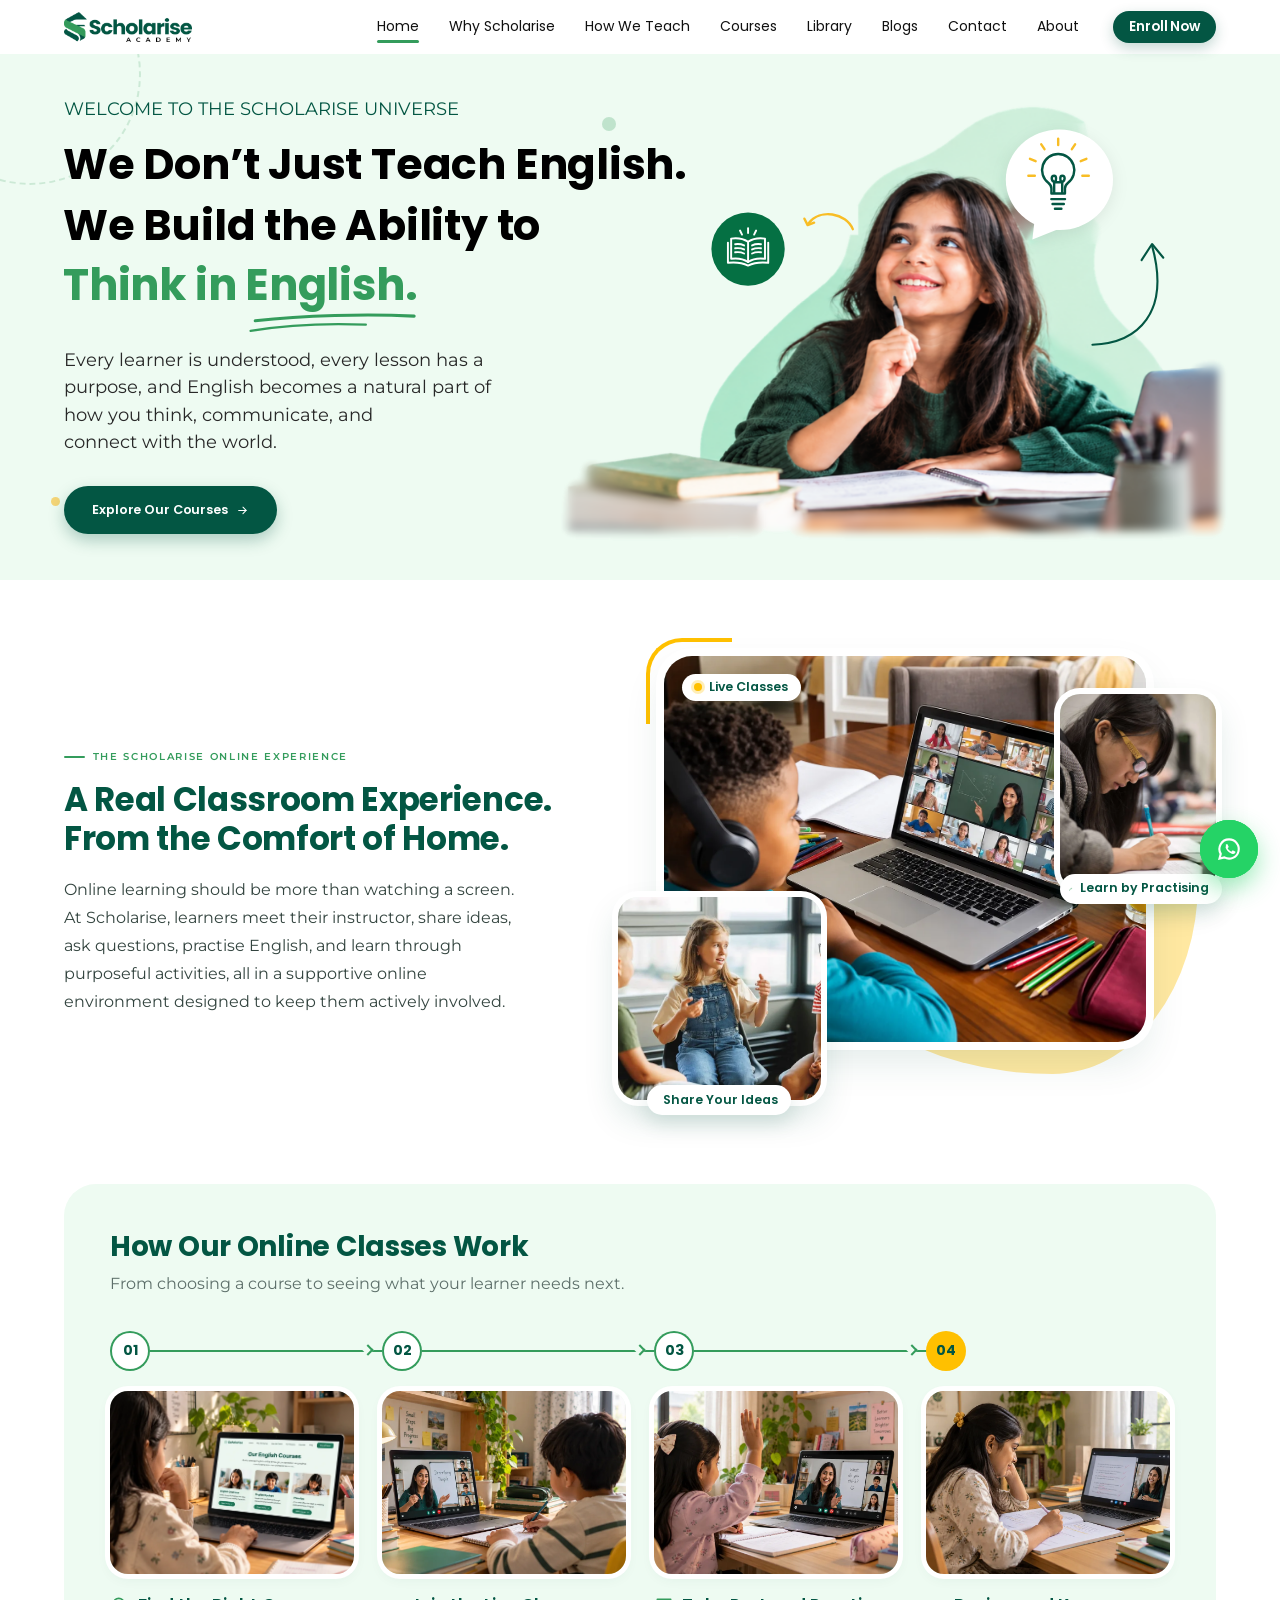
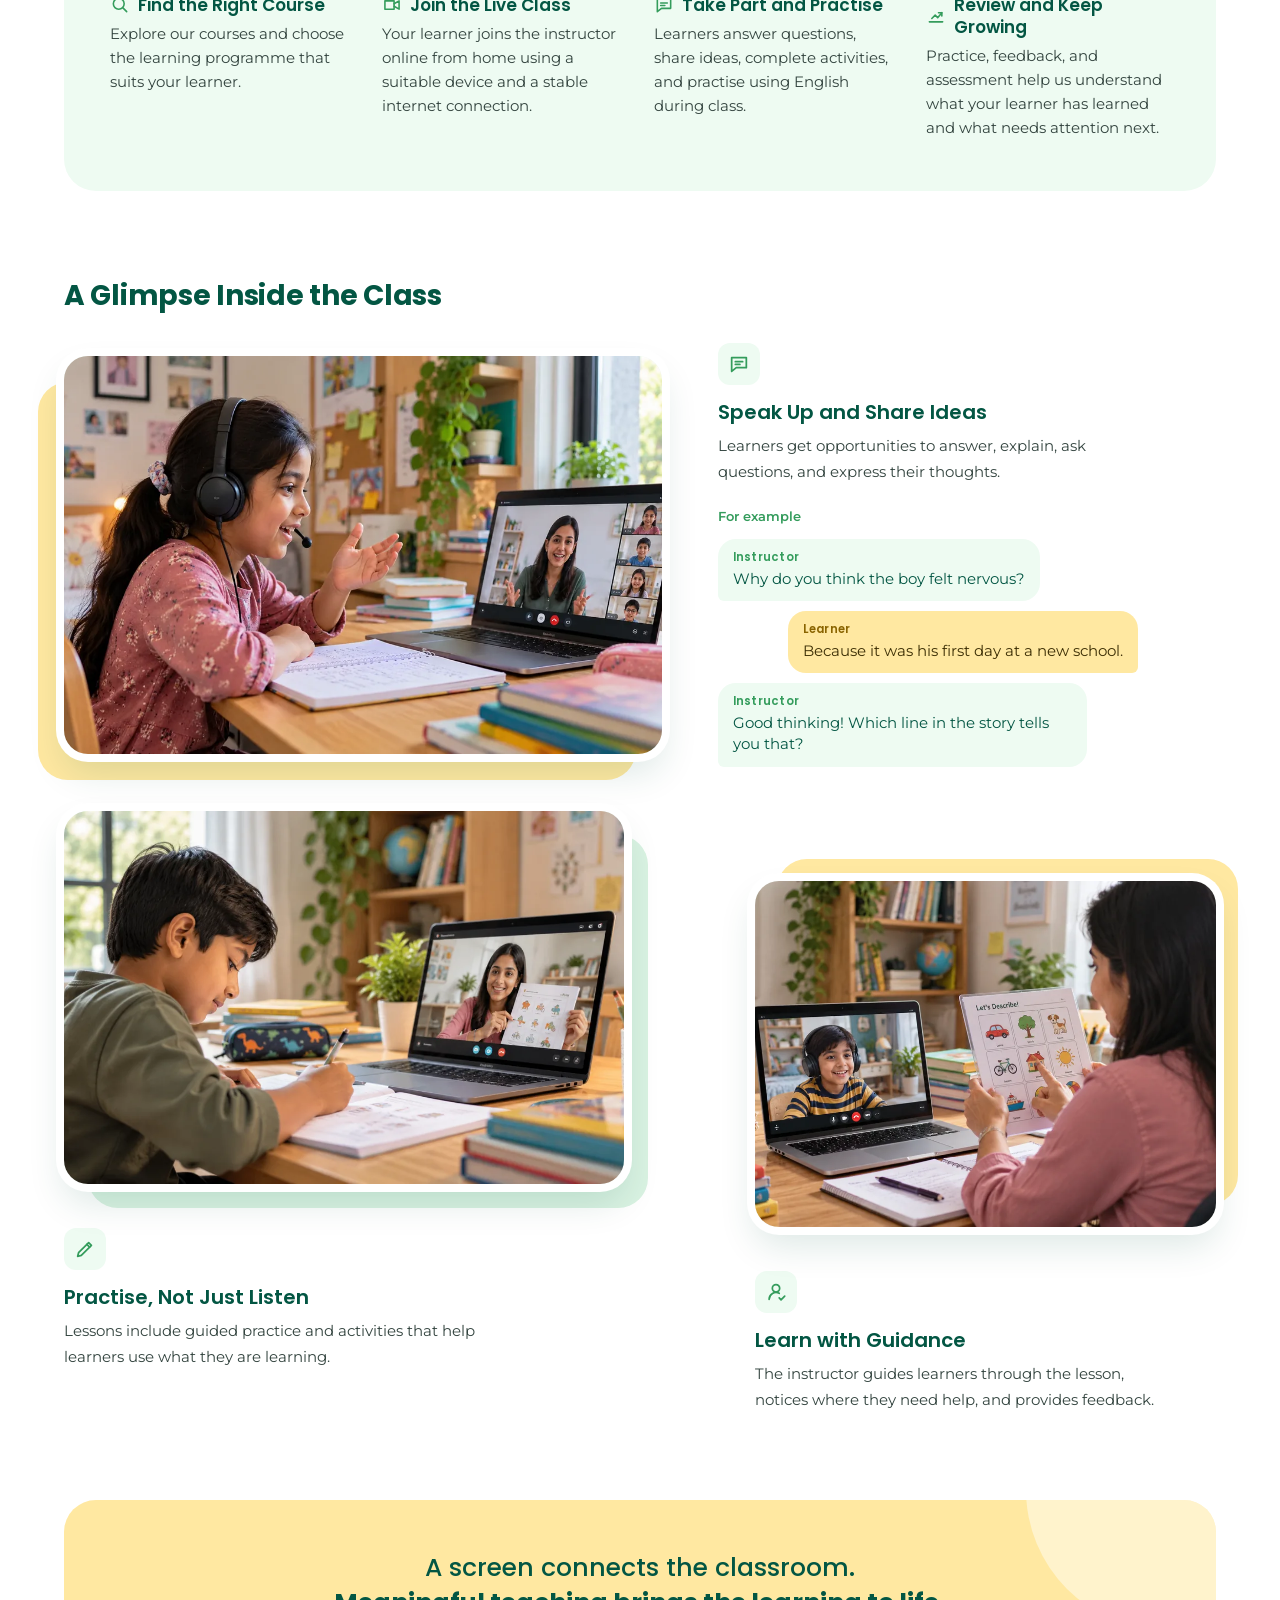
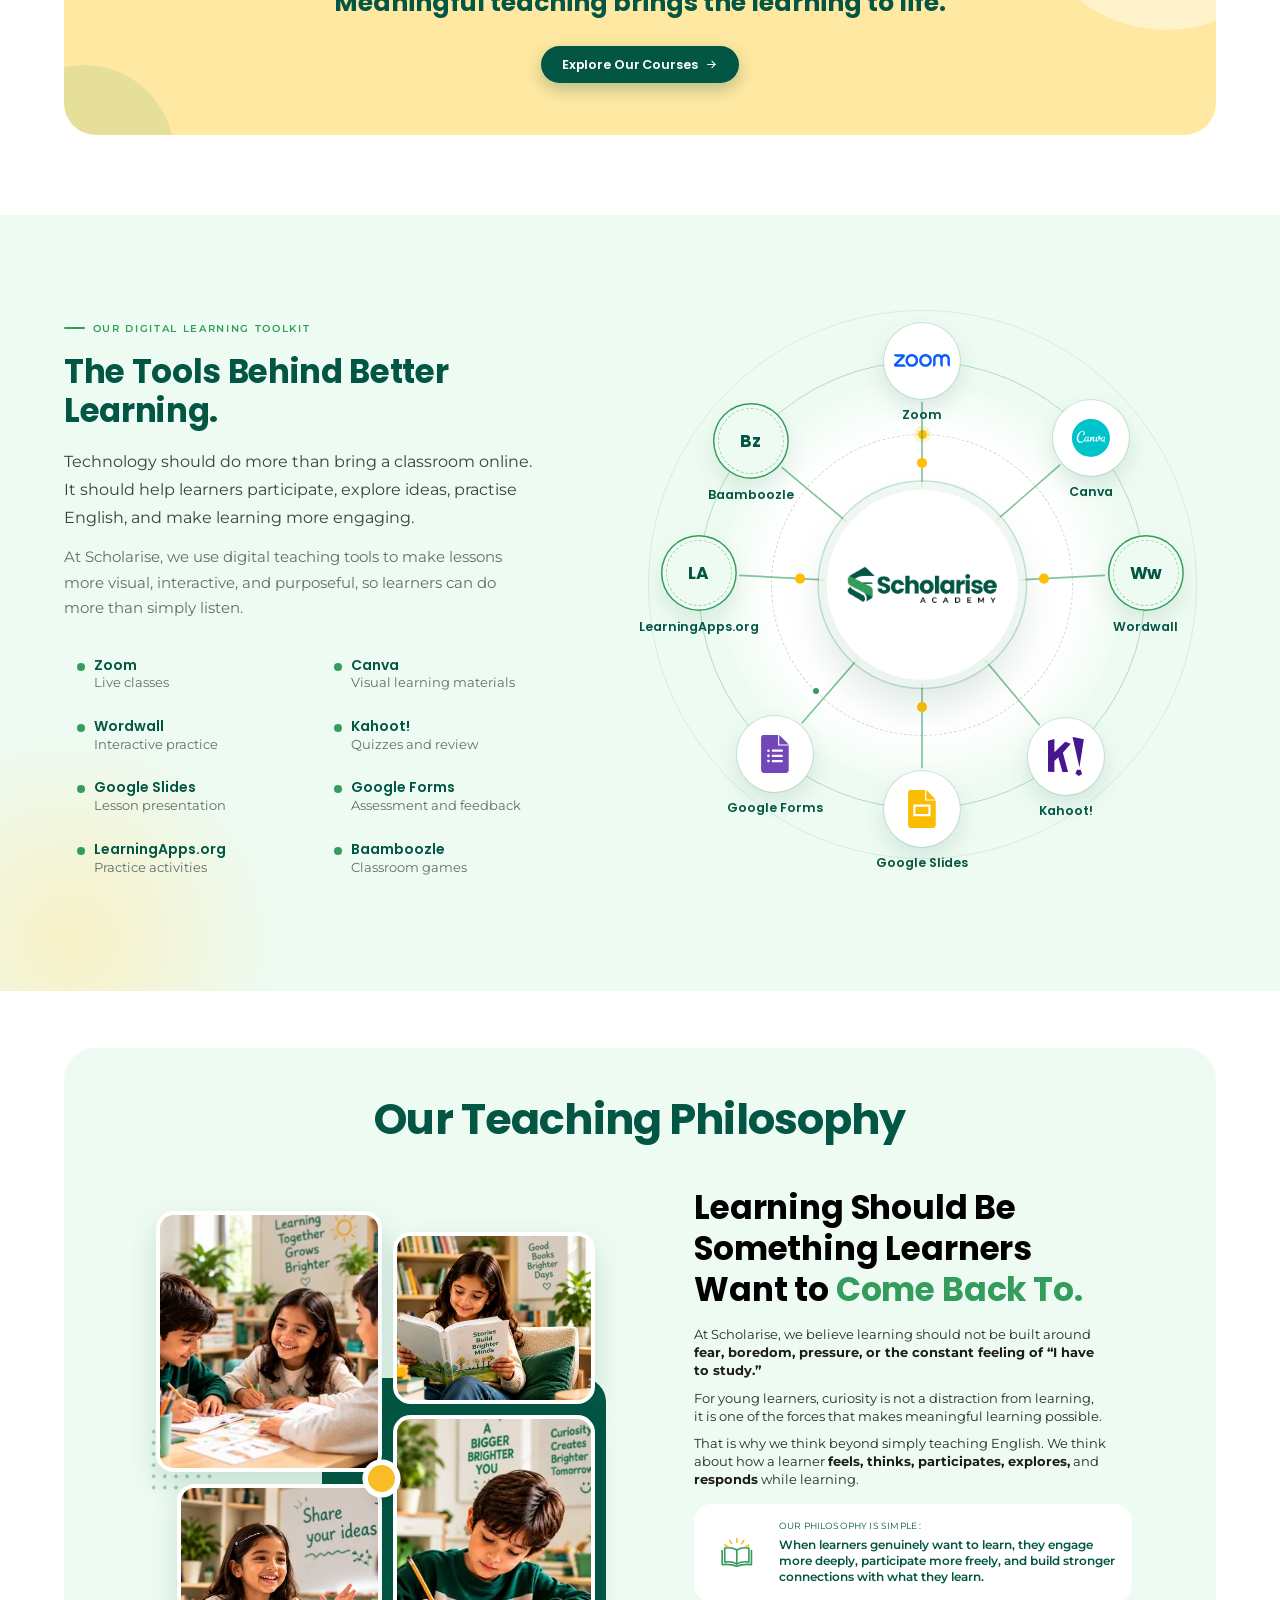
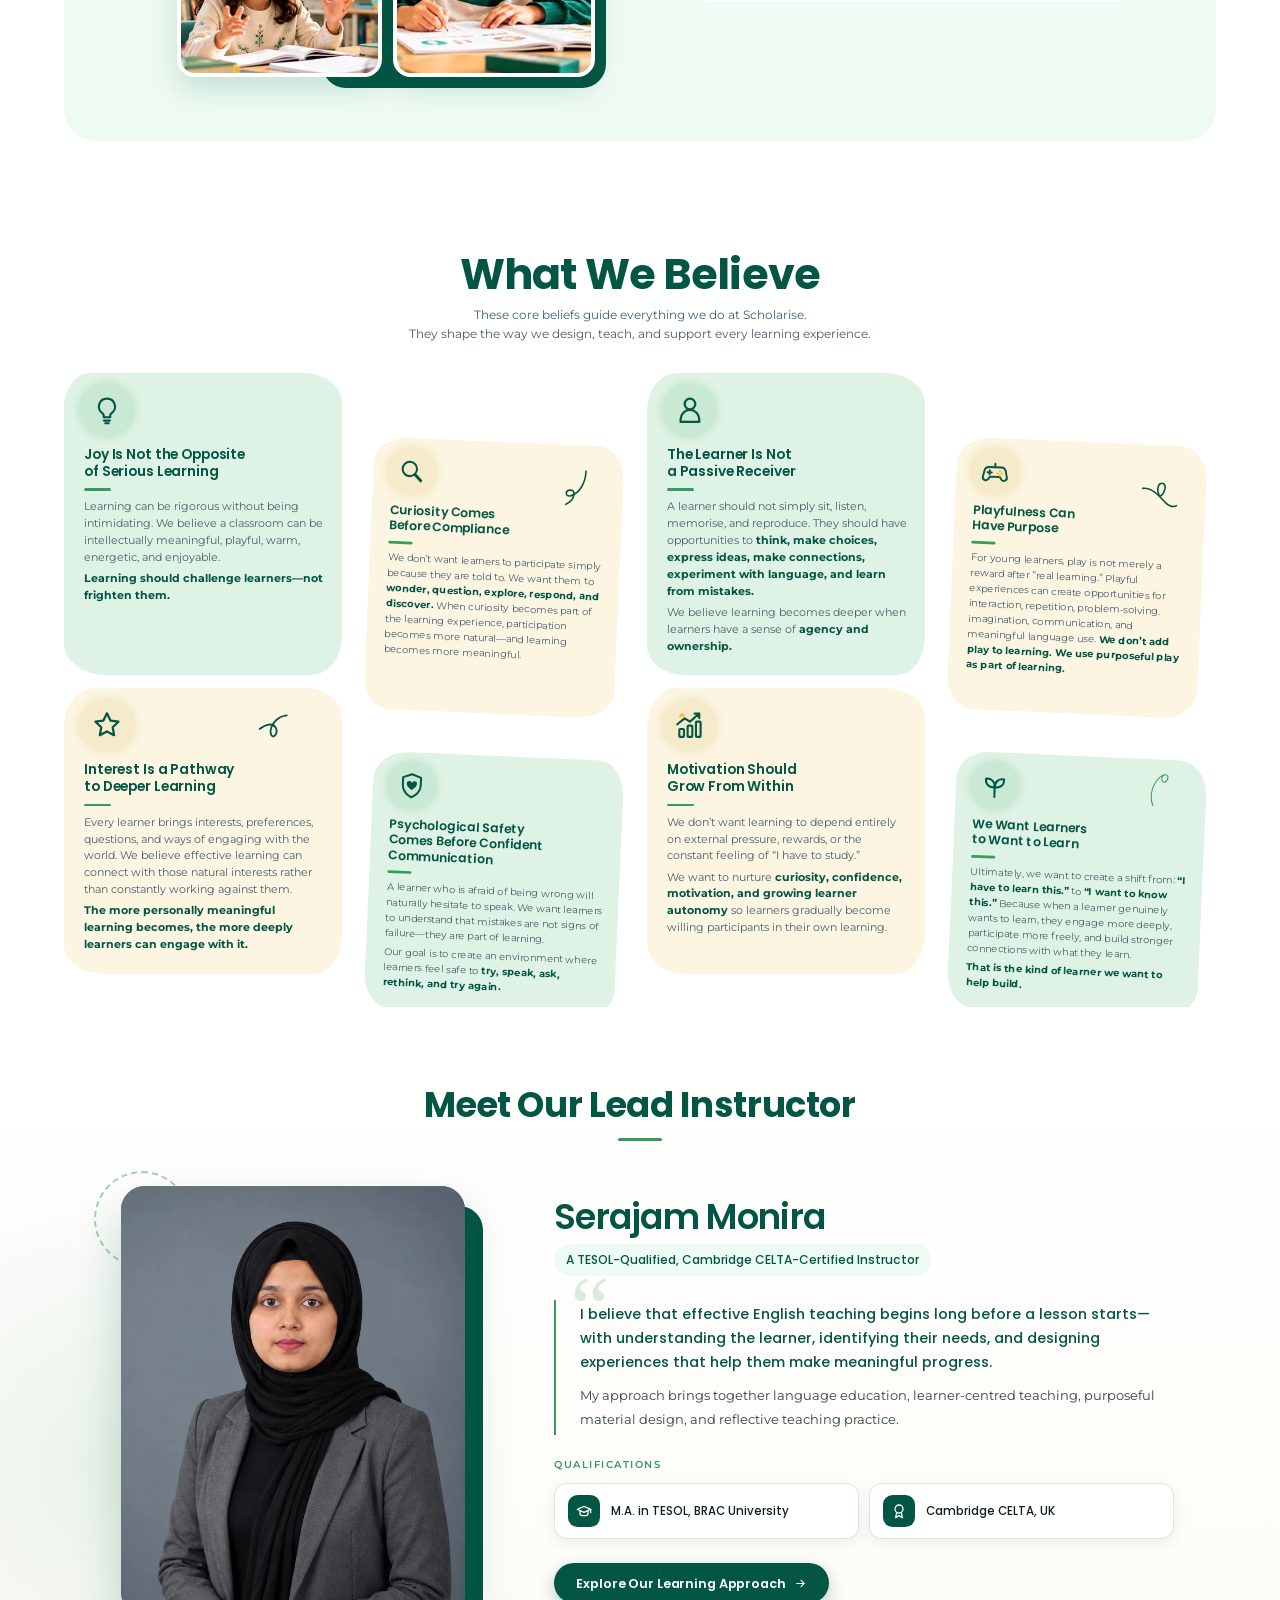
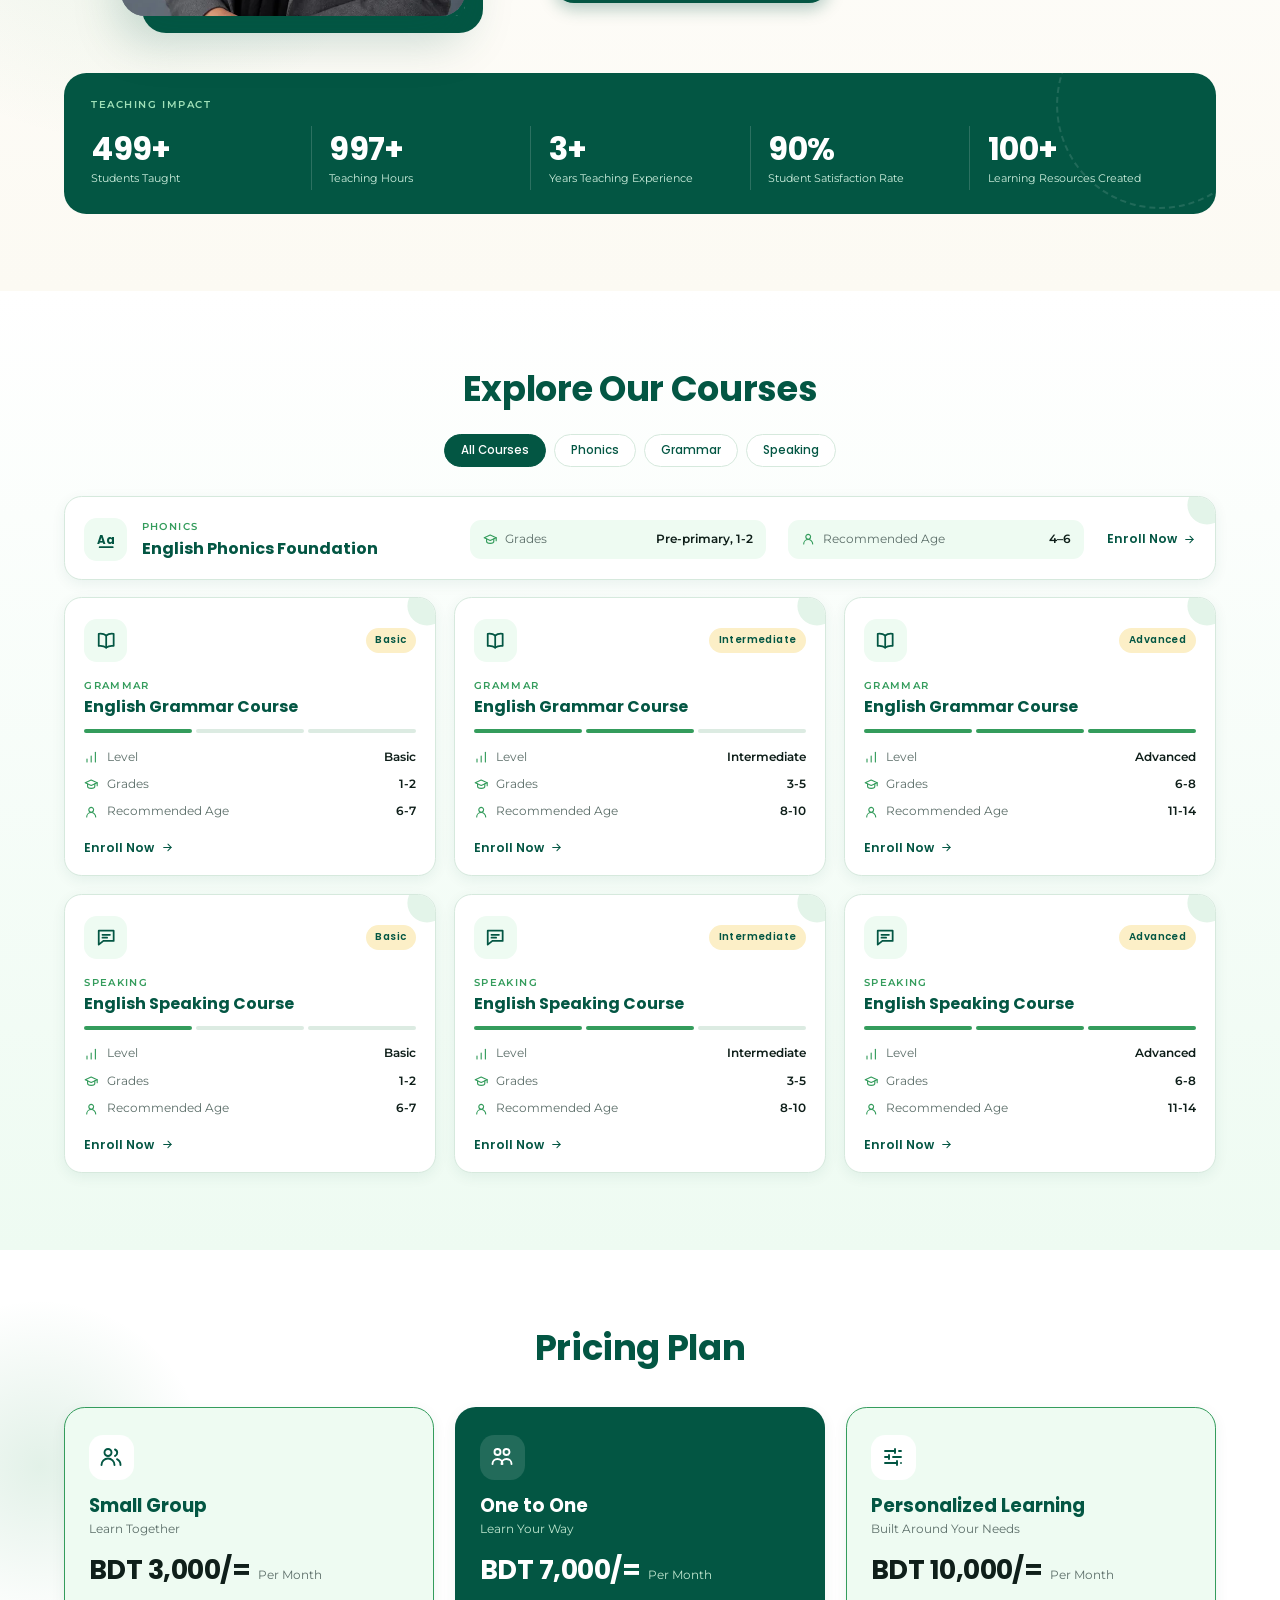
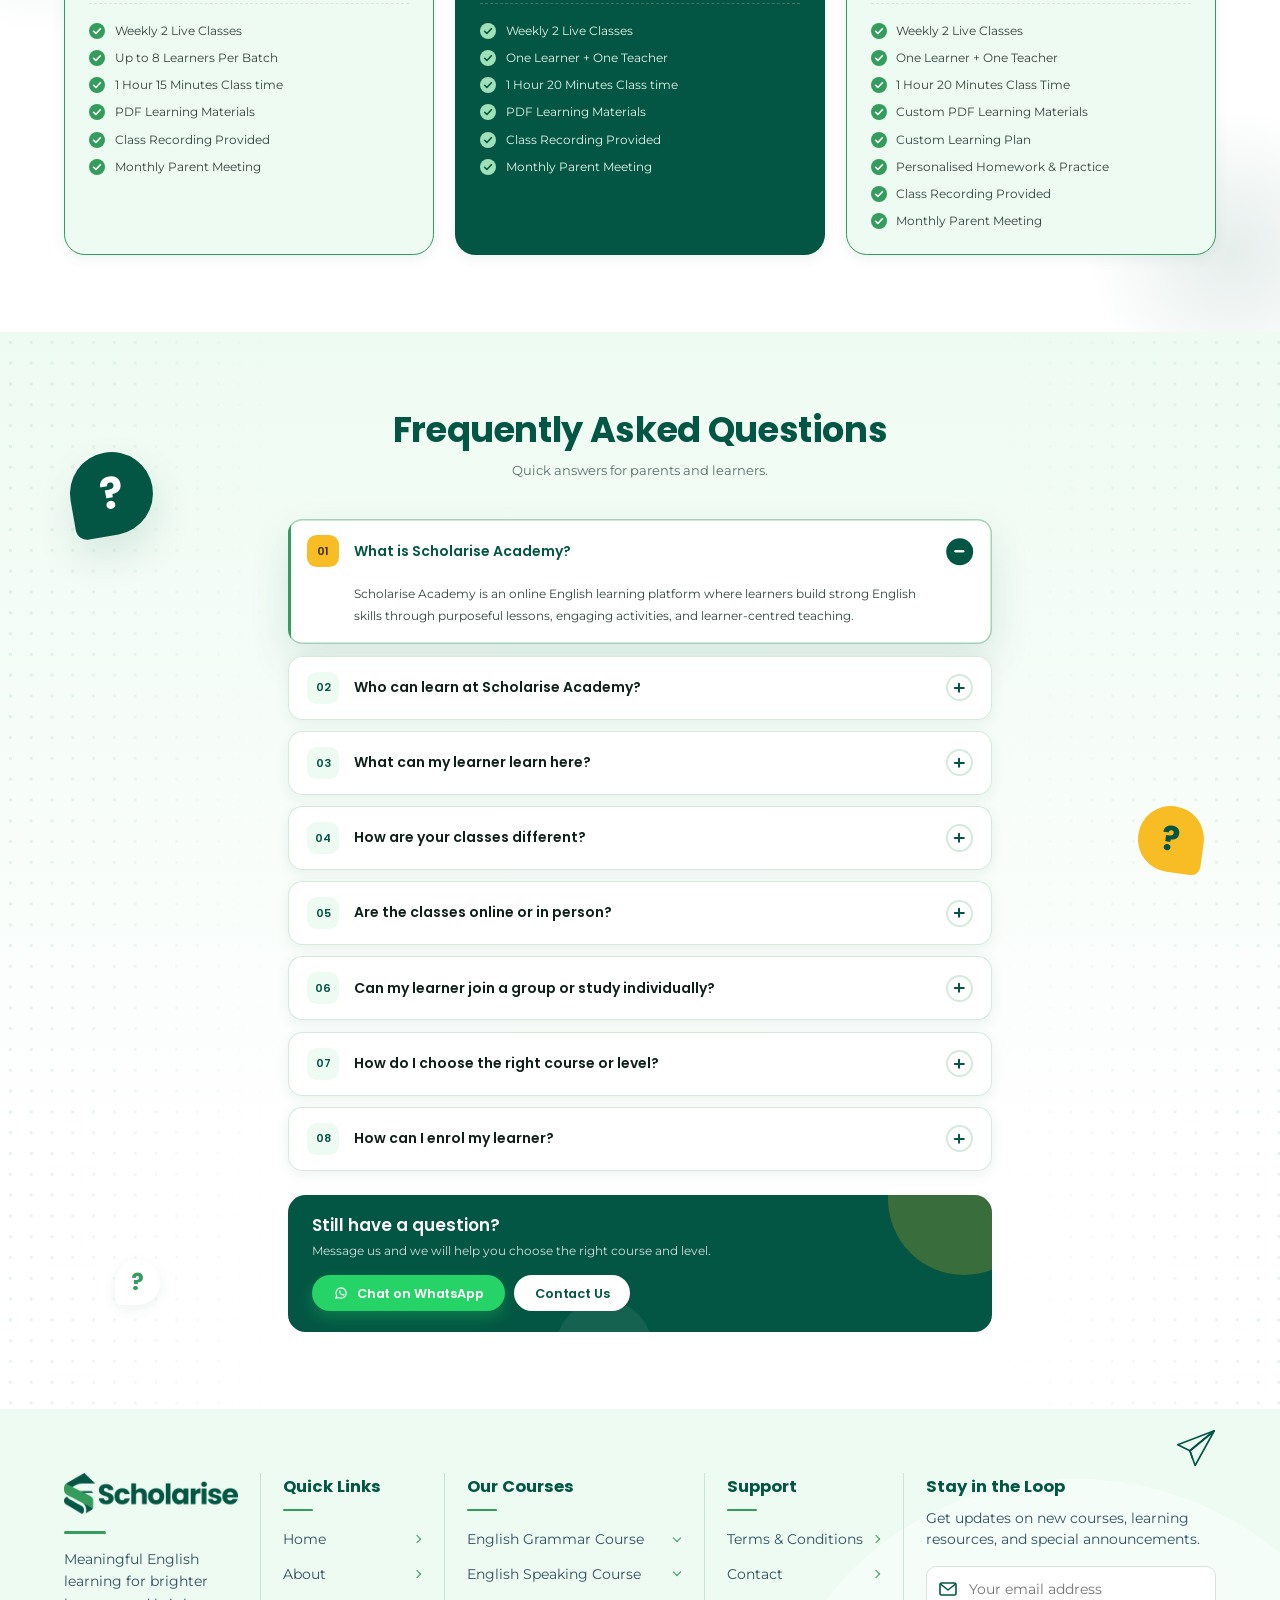
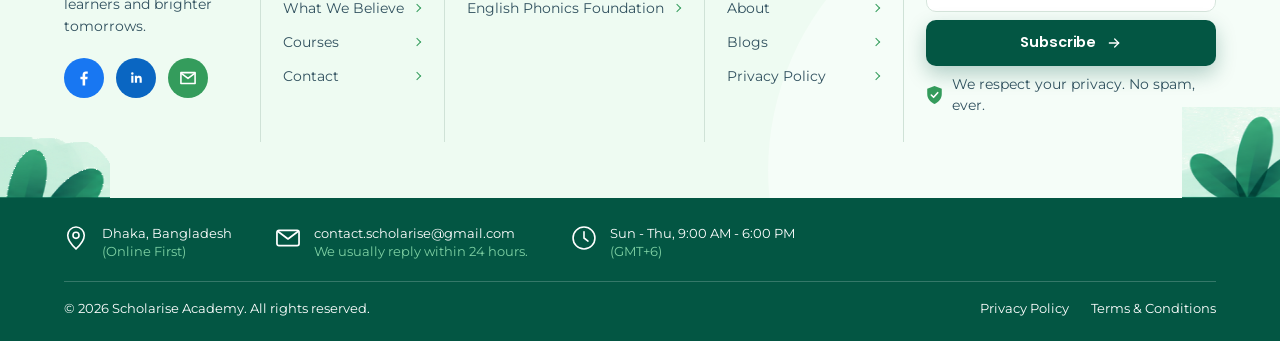
==== commit 3e62209e: "Add Digital Learning Toolkit section to the home page Scholarise logo at the centre of an orbit of e" ====
--- a/index.html
+++ b/index.html
@@ -13,6 +13,7 @@
   <link rel="stylesheet" href="assets/css/style.css">
   <link rel="stylesheet" href="assets/css/home-compact.css">
   <link rel="stylesheet" href="assets/css/online-experience.css">
+  <link rel="stylesheet" href="assets/css/toolkit.css">
   <script>document.documentElement.classList.add('js')</script>
 </head>
 <body class="page-home">
@@ -186,6 +187,29 @@
   </div>
 </section>
 
+<section class="tk" id="learning-toolkit" aria-labelledby="tk-title">
+  <div class="container tk-inner">
+    <div class="tk-copy" data-reveal>
+      <p class="eyebrow">Our Digital Learning Toolkit</p>
+      <h2 class="section-title tk-title" id="tk-title">The Tools Behind Better Learning.</h2>
+      <p class="tk-lead">Technology should do more than bring a classroom online. It should help learners participate, explore ideas, practise English, and make learning more engaging.</p>
+      <p class="tk-text">At Scholarise, we use digital teaching tools to make lessons more visual, interactive, and purposeful, so learners can do more than simply listen.</p>
+    </div>
+    <ul class="tk-legend" id="tk-legend" aria-label="The tools and what we use them for" data-reveal></ul>
+    <div class="tk-visual" data-reveal="zoom">
+      <div class="tk-orbit" id="tk-orbit" role="img" aria-label="Scholarise Academy at the centre of the tools we use">
+        <span class="tk-shape" aria-hidden="true"></span>
+        <span class="tk-ring tk-ring-outer" aria-hidden="true"></span>
+        <span class="tk-ring tk-ring-main" aria-hidden="true"></span>
+        <span class="tk-ring tk-ring-inner" aria-hidden="true"><i></i><i></i></span>
+        <svg class="tk-lines" id="tk-lines" viewBox="0 0 100 100" aria-hidden="true"></svg>
+        <div class="tk-core" aria-hidden="true"><img src="assets/images/scholarise-logo.png" alt="" width="800" height="192" draggable="false"></div>
+        <ul class="tk-nodes" id="tk-nodes" aria-hidden="true"></ul>
+      </div>
+    </div>
+  </div>
+</section>
+
 <section class="philosophy" id="why-scholarise">
   <div class="container">
     <div class="philosophy-panel">
@@ -599,5 +623,6 @@
 <script src="assets/js/main.js"></script>
 <script src="assets/js/guard.js"></script>
 <script src="assets/js/online-experience.js"></script>
+<script src="assets/js/toolkit.js"></script>
 </body>
 </html>
--- a/assets/css/toolkit.css
+++ b/assets/css/toolkit.css
@@ -0,0 +1,126 @@
+/* =========================================================
+   Home: "Our Digital Learning Toolkit" (#learning-toolkit)
+   Brand tokens from style.css: --primary, --secondary, --light,
+   --color-accent (#FFC000), --color-accent-soft (#FFE8A1).
+   Tool list and logos: assets/js/toolkit.js
+   ========================================================= */
+
+.tk { position: relative; overflow: hidden; padding: 84px 0 92px; background: var(--light); }
+.tk::before { /* a soft warm wash in one corner, nothing more */
+  content: ""; position: absolute; left: -140px; bottom: -160px; width: 420px; height: 420px; border-radius: 50%;
+  background: radial-gradient(circle, rgba(255, 232, 161, .55), rgba(255, 232, 161, 0) 70%); pointer-events: none; }
+
+.tk-inner { position: relative; display: grid; grid-template-columns: minmax(0, .92fr) minmax(0, 1.08fr);
+  grid-template-areas: "copy visual" "legend visual"; column-gap: 64px; align-items: center; }
+.tk-copy { grid-area: copy; align-self: end; }
+.tk-legend { grid-area: legend; align-self: start; }
+.tk-visual { grid-area: visual; position: relative; padding: 6px 0 34px; }
+
+.page-home .tk .tk-title { margin-top: 14px; text-align: left; font-size: clamp(28px, 2.55vw, 36px); line-height: 1.2; }
+.tk-lead { margin-top: 18px; max-width: 470px; font-size: 16px; line-height: 1.75; color: var(--text); }
+.tk-text { margin-top: 12px; max-width: 470px; font-size: 15px; line-height: 1.7; color: var(--muted); }
+
+/* ---------- list of tools with what they are for ---------- */
+.tk-legend { list-style: none; margin: 26px 0 0; padding: 0; display: grid; grid-template-columns: repeat(2, minmax(0, 1fr)); gap: 6px 14px; max-width: 500px; }
+.tk-legend li { position: relative; padding: 9px 12px 9px 30px; border-radius: 14px; transition: background-color .3s, box-shadow .3s; cursor: default; }
+.tk-legend li::before { content: ""; position: absolute; left: 13px; top: 16px; width: 8px; height: 8px; border-radius: 50%; background: var(--secondary); transition: background-color .3s, transform .3s var(--ease); }
+.tk-legend b { display: block; font-family: var(--font-head); font-weight: 600; font-size: 14px; line-height: 1.35; color: var(--primary); }
+.tk-legend span { display: block; font-size: 12.8px; line-height: 1.45; color: var(--muted); }
+.tk-legend li.is-hot { background: #fff; box-shadow: var(--shadow-sm); }
+.tk-legend li.is-hot::before { background: var(--color-accent); transform: scale(1.3); }
+
+/* ---------- the orbit ---------- */
+.tk-orbit { position: relative; width: 100%; max-width: 560px; margin: 0 auto; aspect-ratio: 1 / 1; }
+.tk-shape { position: absolute; inset: 14%; border-radius: 47% 53% 44% 56% / 52% 46% 54% 48%;
+  background: radial-gradient(circle, #fff 0 52%, rgba(255, 255, 255, 0) 74%); }
+.tk-ring { position: absolute; border-radius: 50%; pointer-events: none; }
+.tk-ring-outer { inset: 1%; border: 1px solid rgba(52, 156, 92, .14); }
+.tk-ring-main { inset: 10%; border: 1.5px solid rgba(52, 156, 92, .32); }
+.tk-ring-inner { inset: 23%; border: 1.5px dashed rgba(3, 86, 67, .22); }
+.tk-ring-inner i { position: absolute; width: 9px; height: 9px; margin: -4.5px 0 0 -4.5px; border-radius: 50%; background: var(--color-accent); box-shadow: 0 0 0 4px rgba(255, 192, 0, .2); }
+.tk-ring-inner i:first-child { left: 50%; top: 0; }
+.tk-ring-inner i:last-child { left: 14.6%; top: 85.4%; width: 6px; height: 6px; margin: -3px 0 0 -3px; background: var(--secondary); box-shadow: none; }
+.js .tk-ring-inner { animation: tkTurn 70s linear infinite; } /* the one slow-moving decoration */
+@keyframes tkTurn { to { transform: rotate(360deg); } }
+
+.tk-lines { position: absolute; inset: 0; width: 100%; height: 100%; overflow: visible; }
+.tk-line { stroke: var(--secondary); stroke-width: .3; stroke-linecap: round; opacity: .6; stroke-dasharray: 1; stroke-dashoffset: 0; transition: stroke .3s, opacity .3s; }
+.tk-line.is-hot { stroke: var(--color-accent); opacity: 1; stroke-width: .5; }
+.tk-point { fill: var(--color-accent); }
+
+.tk-core { position: absolute; z-index: 2; left: 50%; top: 50%; width: 34%; aspect-ratio: 1 / 1; transform: translate(-50%, -50%);
+  display: grid; place-items: center; border-radius: 50%; background: #fff;
+  box-shadow: 0 0 0 8px rgba(255, 255, 255, .75), 0 0 0 9.5px rgba(52, 156, 92, .28), 0 22px 44px rgba(3, 86, 67, .16); }
+.tk-core img { width: 78%; height: auto; -webkit-user-drag: none; user-select: none; }
+
+.tk-nodes { list-style: none; margin: 0; padding: 0; }
+.tk-node { position: absolute; z-index: 3; width: 13.6%; aspect-ratio: 1 / 1; transform: translate(-50%, -50%); }
+.tk-pop { position: absolute; inset: 0; }
+.tk-badge { position: absolute; inset: 0; display: grid; place-items: center; border-radius: 50%; background: #fff;
+  box-shadow: 0 0 0 1px rgba(52, 156, 92, .2), 0 10px 22px rgba(3, 86, 67, .12);
+  transition: transform .35s var(--ease), box-shadow .35s var(--ease); }
+.tk-badge img { width: 50%; height: 50%; object-fit: contain; -webkit-user-drag: none; user-select: none; }
+.tk-node.is-wide .tk-badge img { width: 74%; }
+.tk-node.is-placeholder .tk-badge { background: var(--light); box-shadow: inset 0 0 0 1.5px var(--secondary), 0 10px 22px rgba(3, 86, 67, .1); }
+.tk-node.is-placeholder .tk-badge::after { /* dashed inner line: a deliberate stand-in, not a logo */
+  content: ""; position: absolute; inset: 5px; border-radius: 50%; border: 1.5px dashed rgba(52, 156, 92, .45); }
+.tk-mark { font-family: var(--font-head); font-weight: 700; font-size: 17px; letter-spacing: -.01em; color: var(--primary); }
+.tk-name { position: absolute; left: 50%; top: calc(100% + 8px); transform: translateX(-50%); white-space: nowrap;
+  font-family: var(--font-head); font-weight: 600; font-size: 12.5px; line-height: 1.2; color: var(--primary); transition: color .3s; }
+.tk-node.is-hot .tk-badge { transform: translateY(-5px); box-shadow: 0 0 0 3px var(--color-accent), 0 16px 28px rgba(3, 86, 67, .18); }
+.tk-node.is-hot .tk-name { color: var(--secondary); }
+
+/* ---------- arrival: centre first, then lines, then the tools one by one ---------- */
+.tk-core { transition: transform .9s cubic-bezier(.34, 1.4, .64, 1) .1s, opacity .6s ease .1s; }
+.tk-ring-outer, .tk-ring-main, .tk-shape { transition: opacity 1s ease .2s; }
+.tk-line { transition: stroke-dashoffset .7s ease calc(.5s + var(--i) * .08s), stroke .3s, opacity .3s; }
+.tk-point { transition: opacity .4s ease calc(1.1s + var(--i) * .08s); }
+.tk-pop { transition: opacity .5s ease calc(.65s + var(--i) * .09s), transform .75s cubic-bezier(.34, 1.56, .64, 1) calc(.65s + var(--i) * .09s); }
+.tk-legend li { transition: background-color .3s, box-shadow .3s; }
+
+.js .tk-visual:not(.is-in) .tk-core { opacity: 0; transform: translate(-50%, -50%) scale(.55); }
+.js .tk-visual:not(.is-in) .tk-ring-outer,
+.js .tk-visual:not(.is-in) .tk-ring-main,
+.js .tk-visual:not(.is-in) .tk-shape { opacity: 0; }
+.js .tk-visual:not(.is-in) .tk-line { stroke-dashoffset: 1; }
+.js .tk-visual:not(.is-in) .tk-point { opacity: 0; }
+.js .tk-visual:not(.is-in) .tk-pop { opacity: 0; transform: scale(.4); }
+.js .tk-visual[data-reveal="zoom"] { transform: none; } /* the parts animate themselves */
+
+/* ---------- tablet ---------- */
+@media (max-width: 999px) {
+  .tk { padding: 68px 0 72px; }
+  .tk-inner { grid-template-columns: minmax(0, 1fr); grid-template-areas: "copy" "visual" "legend"; }
+  .tk-lead, .tk-text { max-width: 640px; }
+  .tk-visual { margin-top: 40px; padding-bottom: 40px; }
+  .tk-orbit { max-width: 500px; }
+  .tk-legend { max-width: 640px; margin-top: 8px; }
+}
+
+/* ---------- phone ---------- */
+@media (max-width: 640px) {
+  .tk { padding: 54px 0 58px; }
+  .tk::before { width: 300px; height: 300px; left: -120px; bottom: -120px; }
+  .tk-visual { margin-top: 30px; padding-bottom: 34px; }
+  .tk-node { width: 15.5%; }
+  .tk-mark { font-size: 13px; }
+  .tk-name { top: calc(100% + 5px); font-size: 10.5px; }
+  .tk-core { box-shadow: 0 0 0 5px rgba(255, 255, 255, .75), 0 0 0 6.5px rgba(52, 156, 92, .28), 0 14px 30px rgba(3, 86, 67, .16); }
+  .tk-node.is-placeholder .tk-badge::after { inset: 3px; }
+  .tk-legend { gap: 4px 8px; }
+  .tk-legend li { padding: 8px 8px 8px 24px; }
+  .tk-legend li::before { left: 9px; top: 14px; width: 7px; height: 7px; }
+  .tk-legend b { font-size: 13px; }
+  .tk-legend span { font-size: 12px; }
+}
+@media (max-width: 374px) { .tk-legend { grid-template-columns: minmax(0, 1fr); } }
+@media (max-width: 360px) { .tk-name { font-size: 9.5px; } }
+
+@media (prefers-reduced-motion: reduce) {
+  .js .tk-ring-inner { animation: none; }
+  .tk-core, .tk-line, .tk-point, .tk-pop, .tk-ring-outer, .tk-ring-main, .tk-shape { transition: none !important; }
+  .js .tk-visual:not(.is-in) .tk-core { opacity: 1; transform: translate(-50%, -50%); }
+  .js .tk-visual:not(.is-in) .tk-ring-outer, .js .tk-visual:not(.is-in) .tk-ring-main, .js .tk-visual:not(.is-in) .tk-shape,
+  .js .tk-visual:not(.is-in) .tk-point, .js .tk-visual:not(.is-in) .tk-pop { opacity: 1; transform: none; }
+  .js .tk-visual:not(.is-in) .tk-line { stroke-dashoffset: 0; }
+}
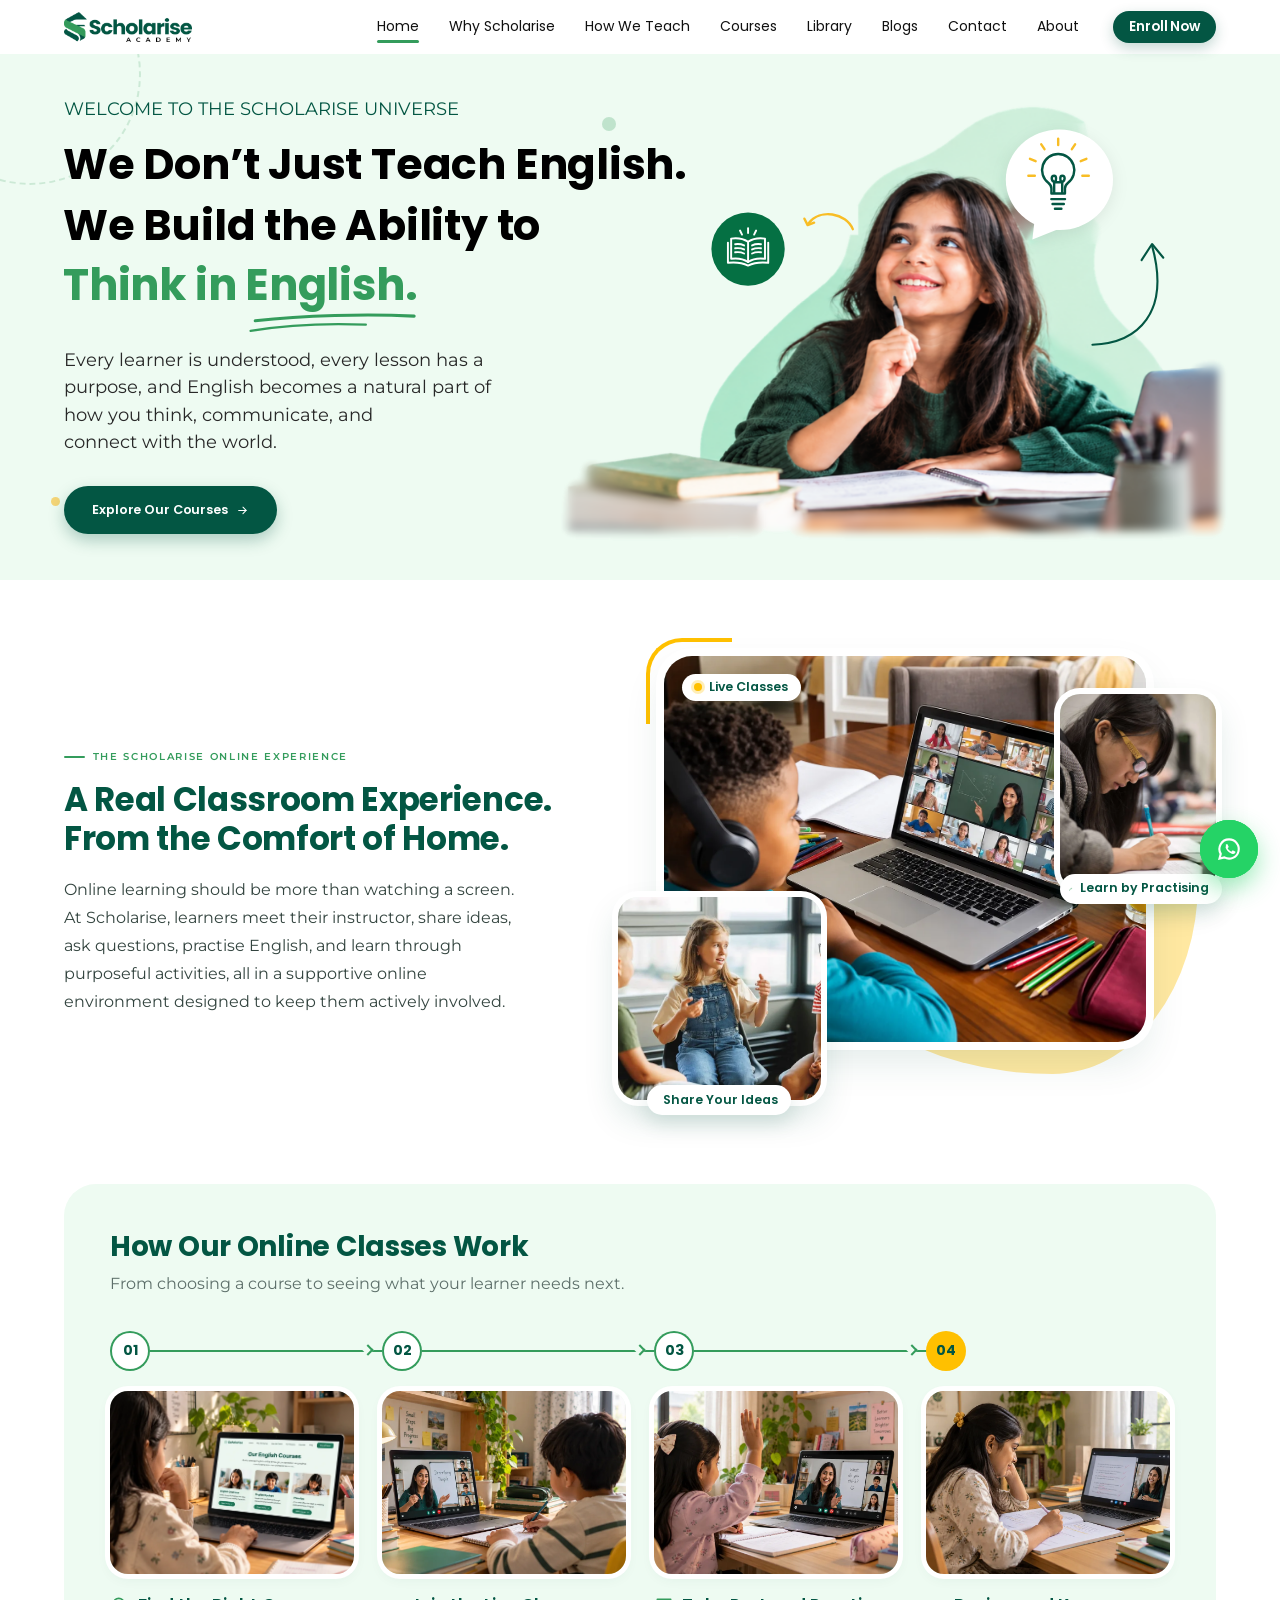
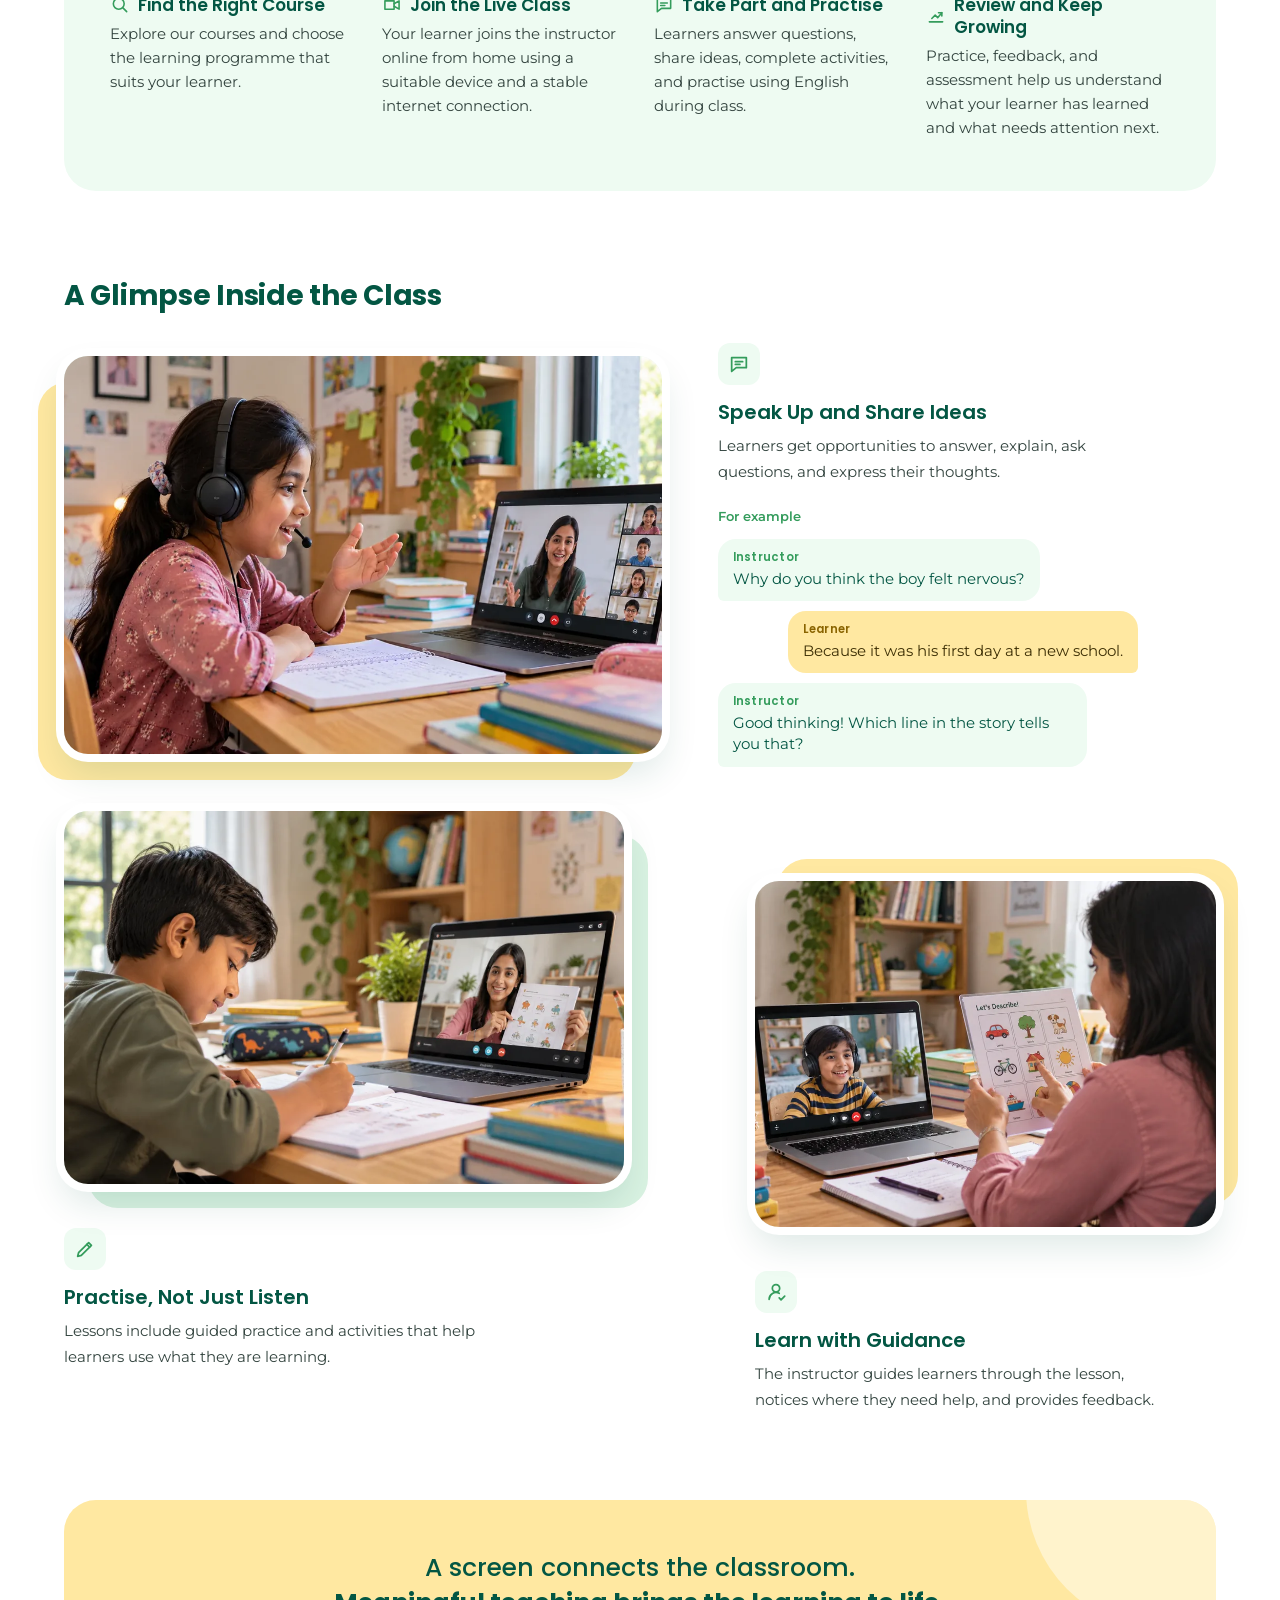
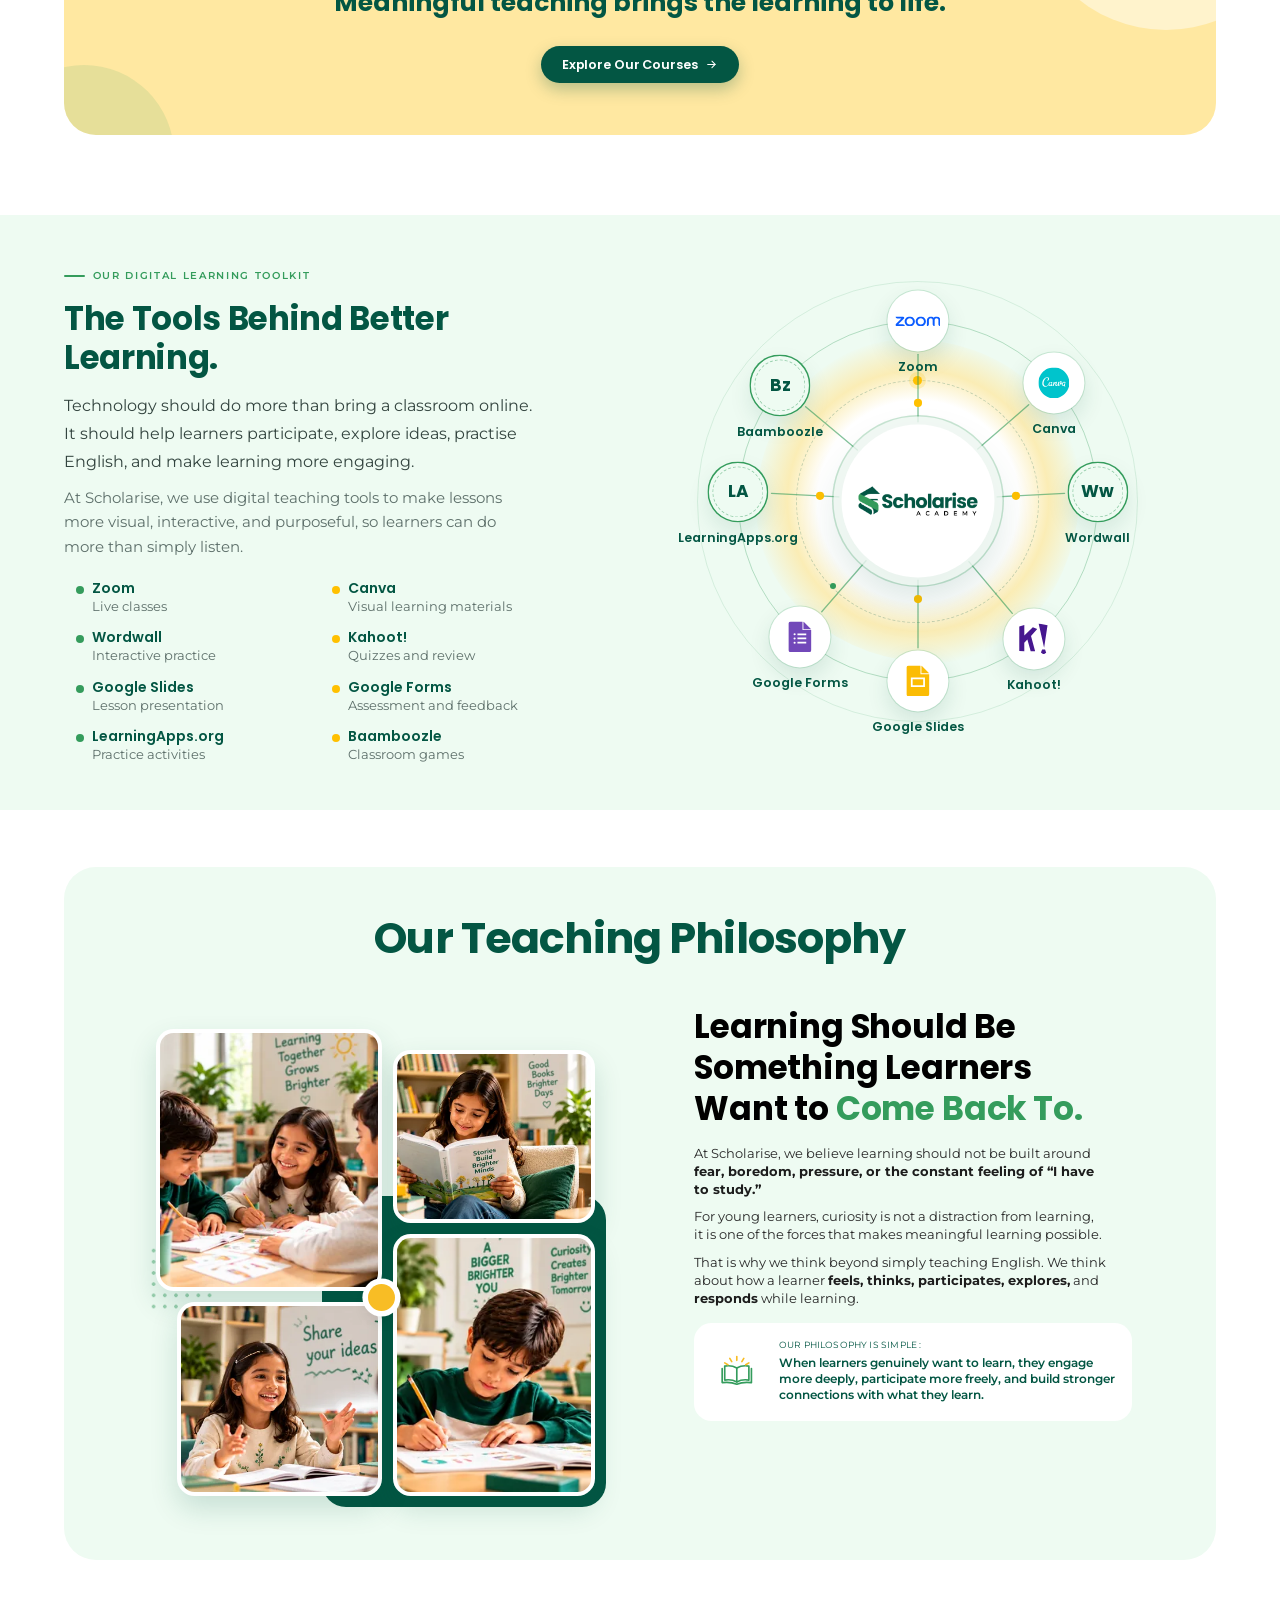
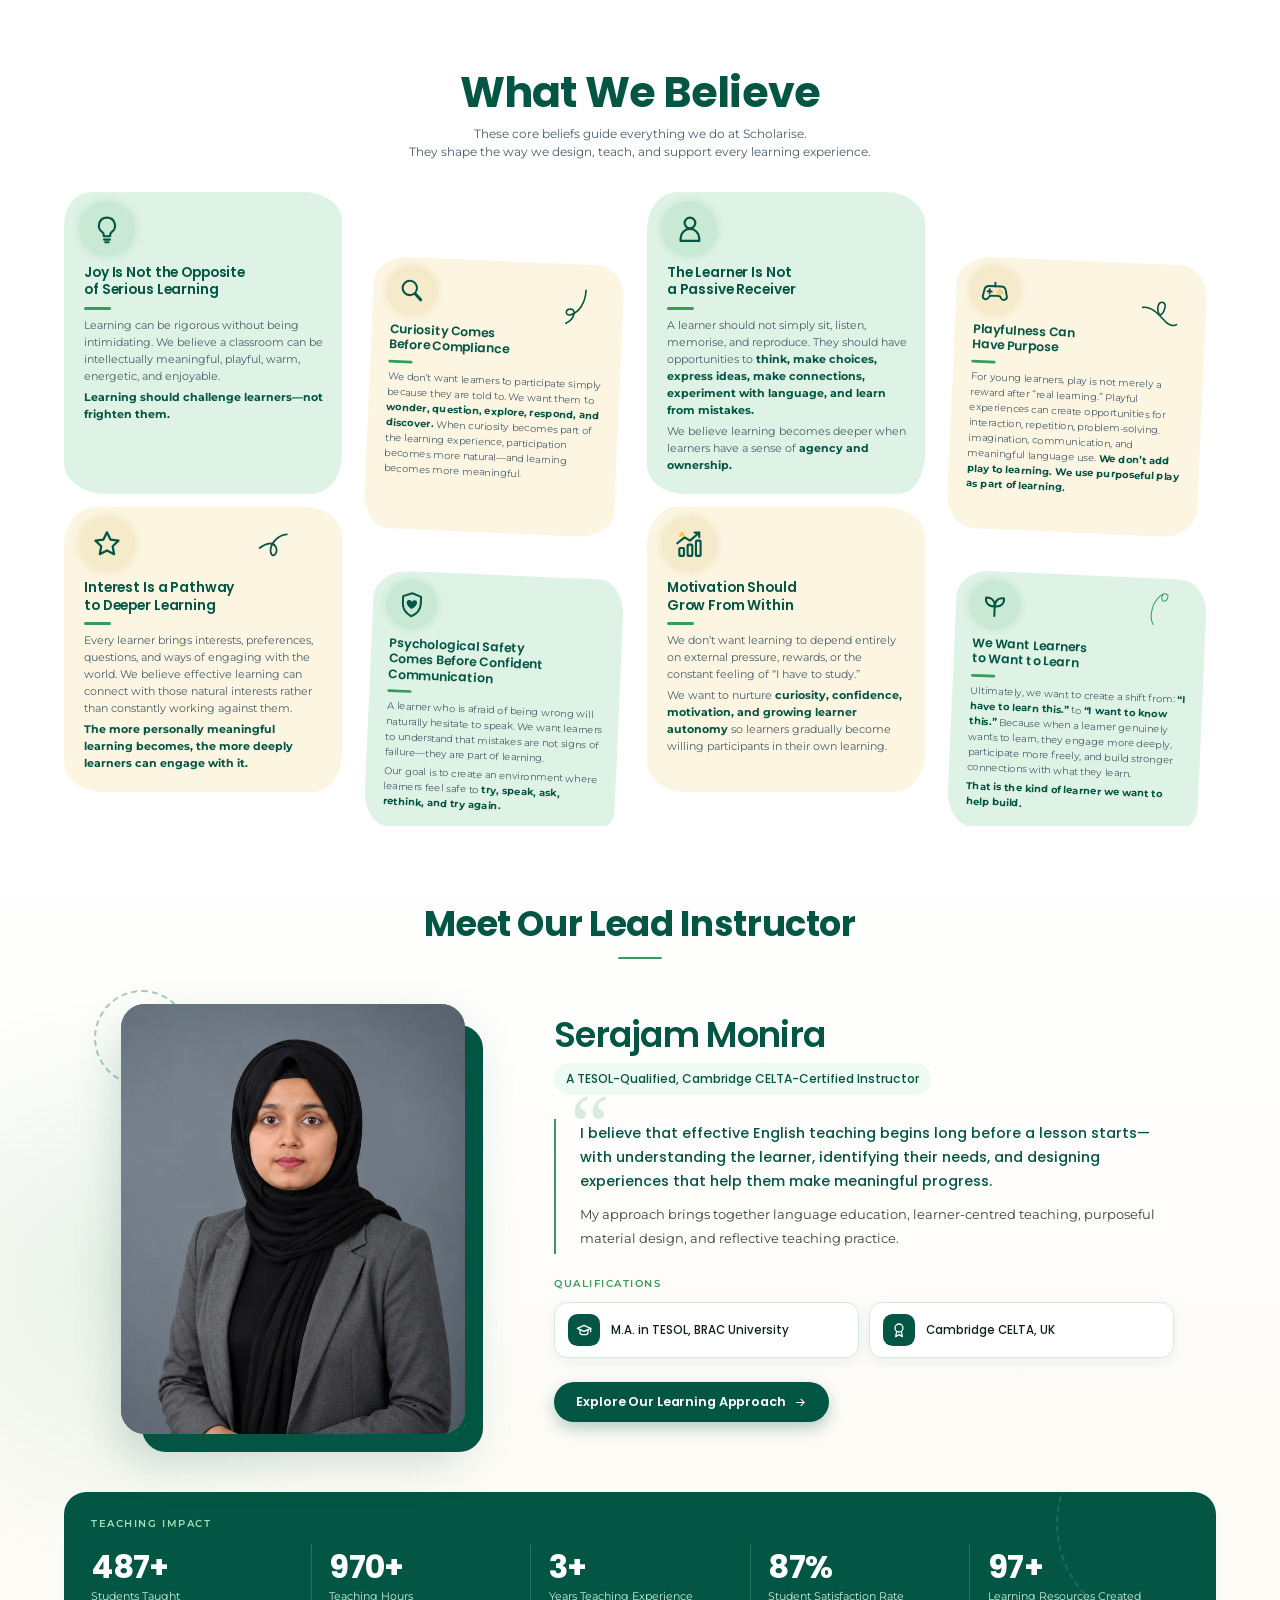
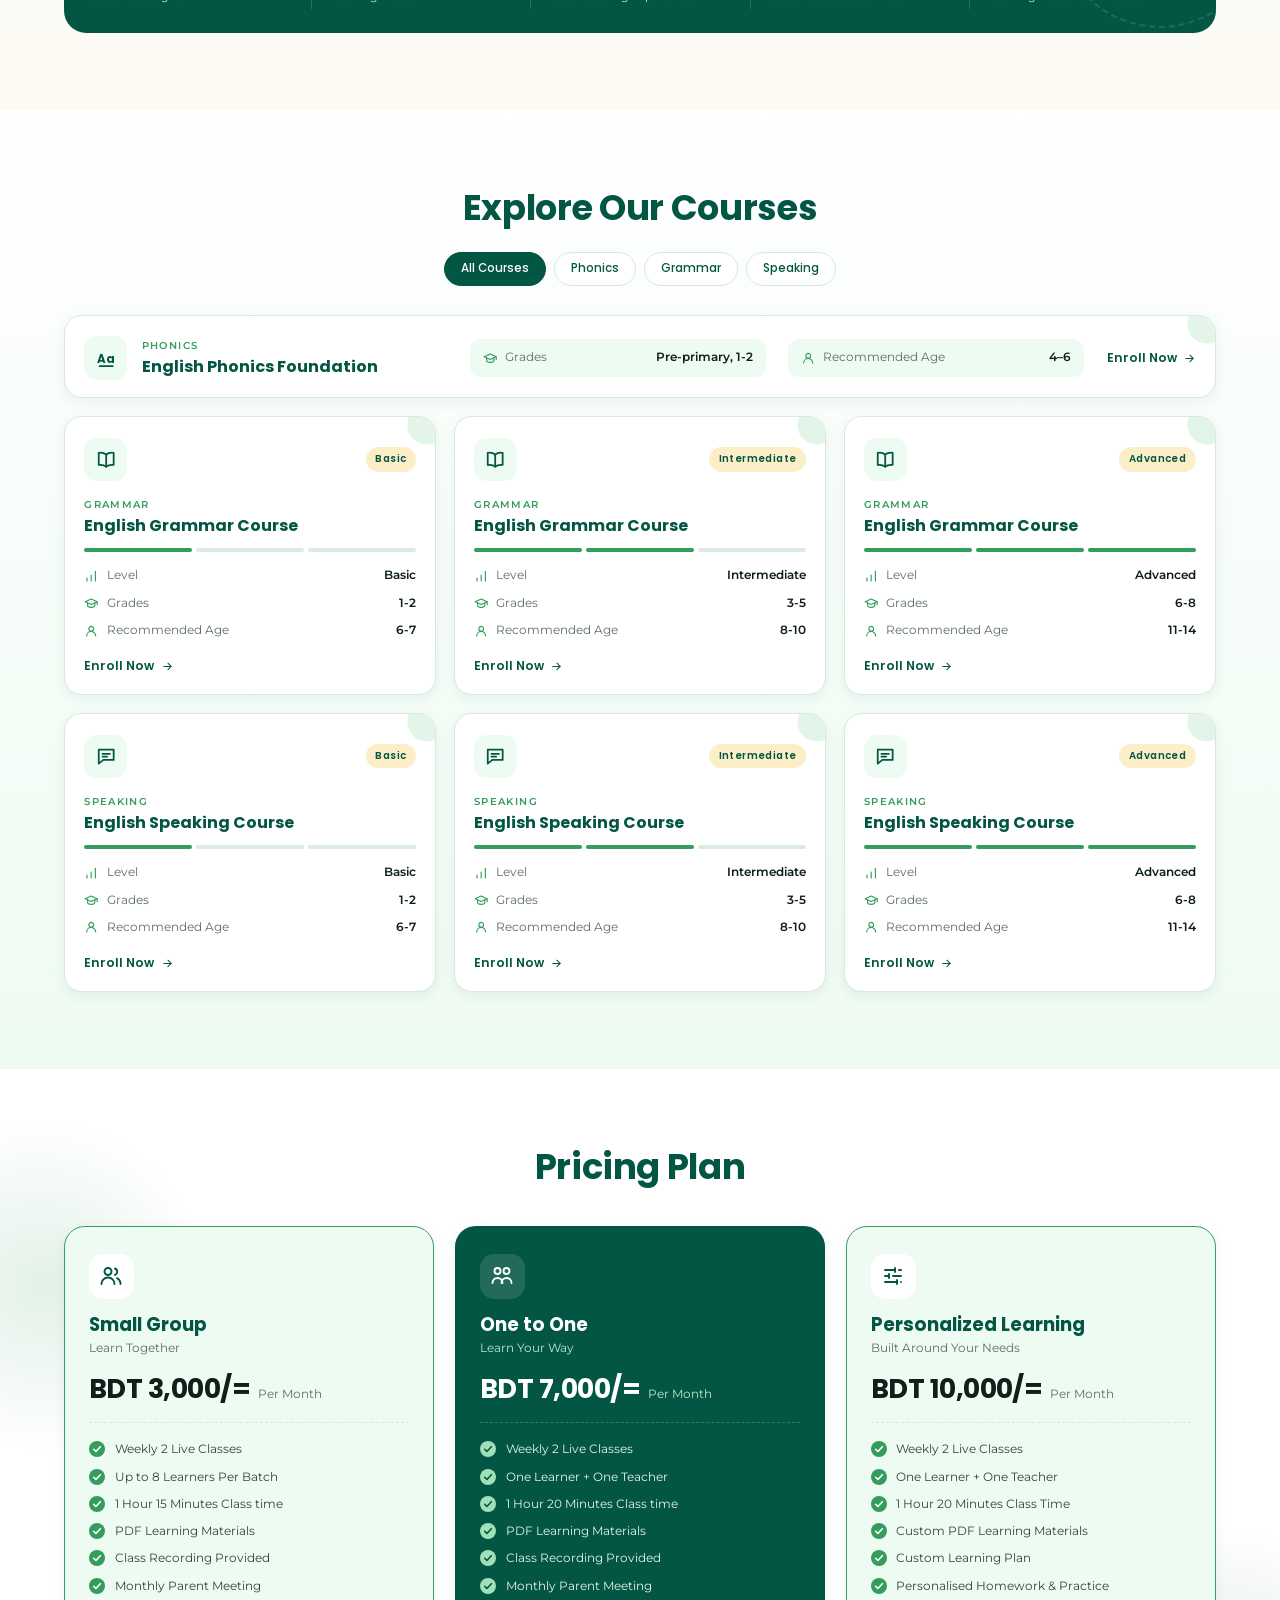
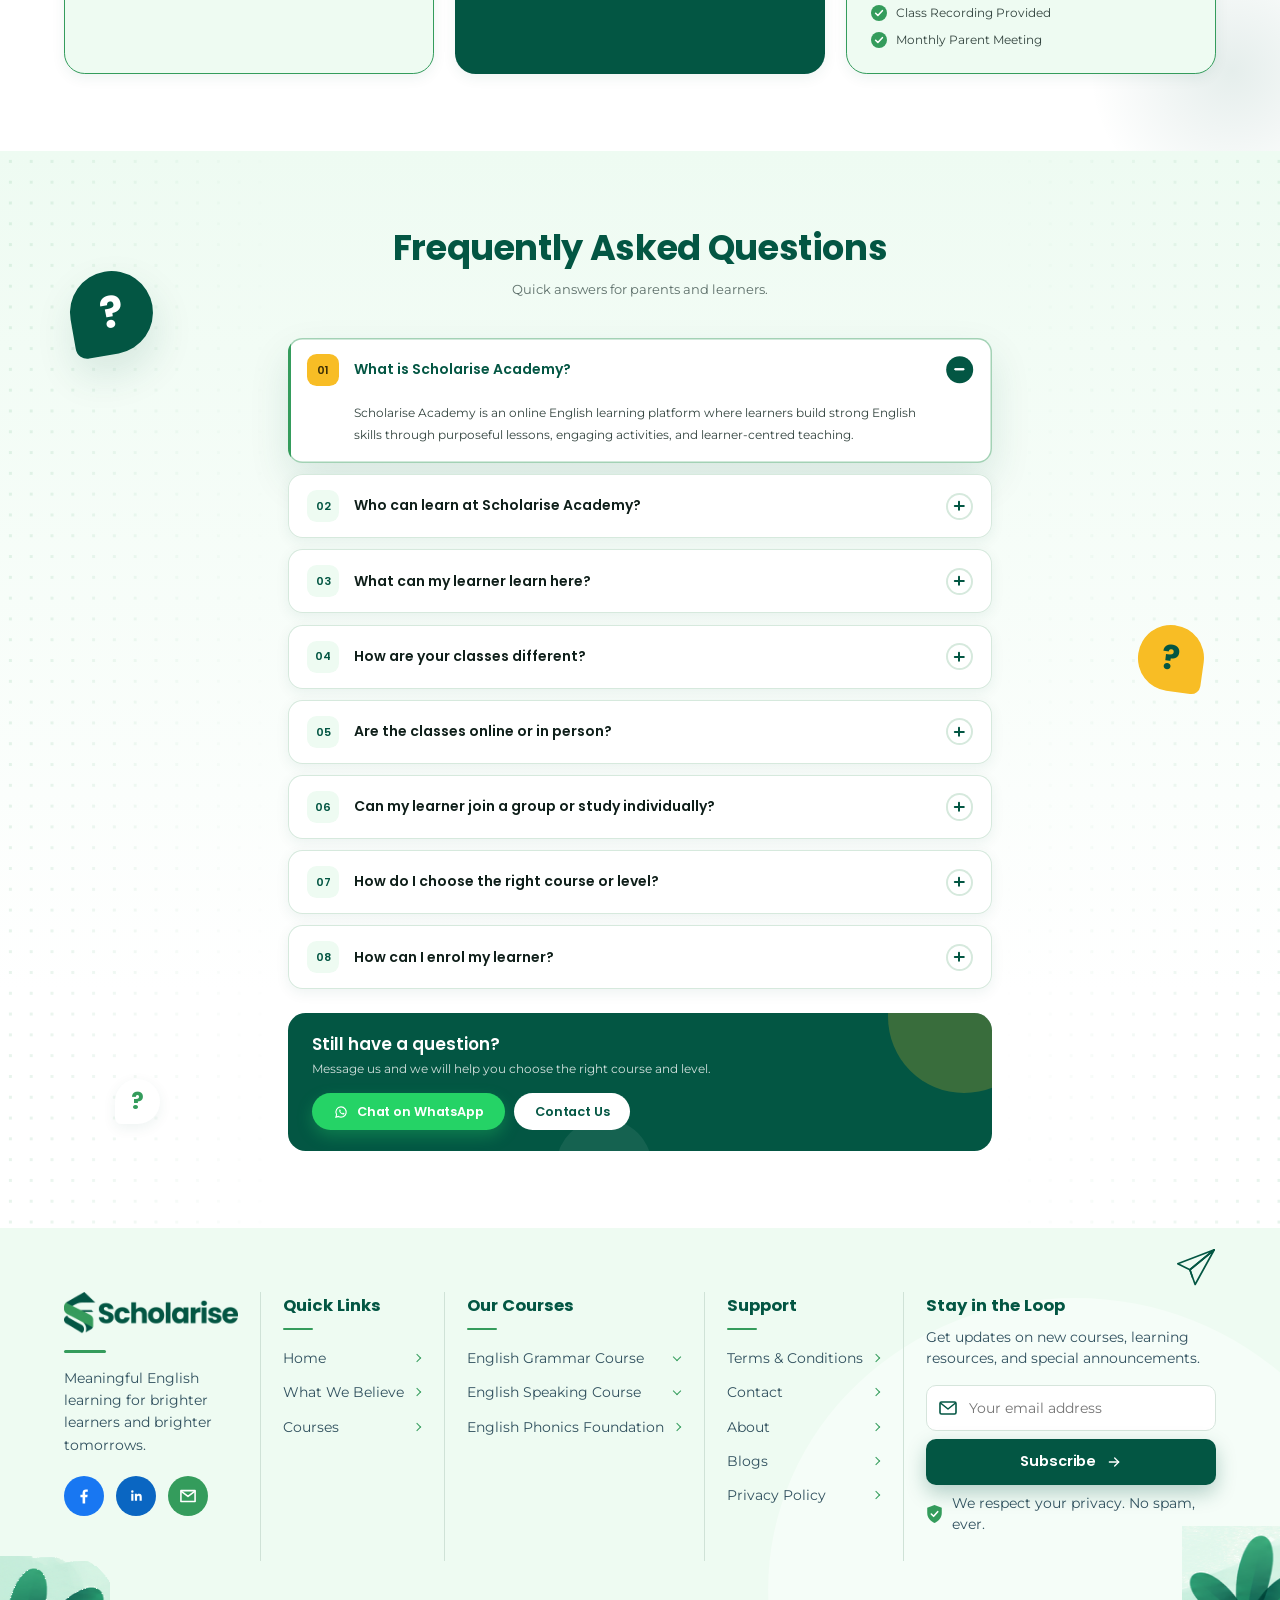
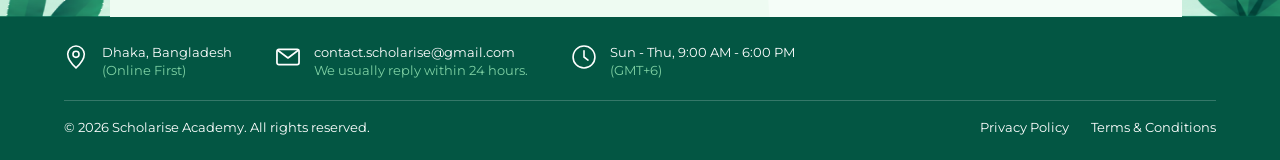
==== commit 14b4de67: "Bigger favicon, tighter toolkit section, trim footer quick links - favicon.ico and favicon-32.png: l" ====
--- a/index.html
+++ b/index.html
@@ -551,10 +551,8 @@
         <h4>Quick Links</h4>
         <ul>
           <li><a href="#home">Home</a></li>
-          <li><a href="about/">About</a></li>
           <li><a href="#what-we-believe">What We Believe</a></li>
           <li><a href="#courses">Courses</a></li>
-          <li><a href="contact/">Contact</a></li>
         </ul>
       </div>
       <div class="footer-col" data-reveal>
--- a/assets/css/toolkit.css
+++ b/assets/css/toolkit.css
@@ -5,34 +5,32 @@
    Tool list and logos: assets/js/toolkit.js
    ========================================================= */
 
-.tk { position: relative; overflow: hidden; padding: 84px 0 92px; background: var(--light); }
-.tk::before { /* a soft warm wash in one corner, nothing more */
-  content: ""; position: absolute; left: -140px; bottom: -160px; width: 420px; height: 420px; border-radius: 50%;
-  background: radial-gradient(circle, rgba(255, 232, 161, .55), rgba(255, 232, 161, 0) 70%); pointer-events: none; }
-
+.tk { position: relative; overflow: hidden; padding: 44px 0 40px; background: var(--light); }
 .tk-inner { position: relative; display: grid; grid-template-columns: minmax(0, .92fr) minmax(0, 1.08fr);
-  grid-template-areas: "copy visual" "legend visual"; column-gap: 64px; align-items: center; }
+  grid-template-areas: "copy visual" "legend visual"; column-gap: 48px; align-items: center; }
 .tk-copy { grid-area: copy; align-self: end; }
 .tk-legend { grid-area: legend; align-self: start; }
-.tk-visual { grid-area: visual; position: relative; padding: 6px 0 34px; }
+.tk-visual { grid-area: visual; position: relative; padding: 0 0 26px; }
 
 .page-home .tk .tk-title { margin-top: 14px; text-align: left; font-size: clamp(28px, 2.55vw, 36px); line-height: 1.2; }
-.tk-lead { margin-top: 18px; max-width: 470px; font-size: 16px; line-height: 1.75; color: var(--text); }
-.tk-text { margin-top: 12px; max-width: 470px; font-size: 15px; line-height: 1.7; color: var(--muted); }
+.tk-lead { margin-top: 14px; max-width: 470px; font-size: 16px; line-height: 1.75; color: var(--text); }
+.tk-text { margin-top: 10px; max-width: 470px; font-size: 15px; line-height: 1.65; color: var(--muted); }
 
 /* ---------- list of tools with what they are for ---------- */
-.tk-legend { list-style: none; margin: 26px 0 0; padding: 0; display: grid; grid-template-columns: repeat(2, minmax(0, 1fr)); gap: 6px 14px; max-width: 500px; }
-.tk-legend li { position: relative; padding: 9px 12px 9px 30px; border-radius: 14px; transition: background-color .3s, box-shadow .3s; cursor: default; }
-.tk-legend li::before { content: ""; position: absolute; left: 13px; top: 16px; width: 8px; height: 8px; border-radius: 50%; background: var(--secondary); transition: background-color .3s, transform .3s var(--ease); }
+.tk-legend { list-style: none; margin: 14px 0 0; padding: 0; display: grid; grid-template-columns: repeat(2, minmax(0, 1fr)); gap: 2px 12px; max-width: 500px; }
+.tk-legend li { position: relative; padding: 5px 10px 5px 28px; border-radius: 14px; transition: background-color .3s, box-shadow .3s; cursor: default; }
+.tk-legend li::before { content: ""; position: absolute; left: 12px; top: 12px; width: 8px; height: 8px; border-radius: 50%; background: var(--secondary); transition: background-color .3s, transform .3s var(--ease); }
 .tk-legend b { display: block; font-family: var(--font-head); font-weight: 600; font-size: 14px; line-height: 1.35; color: var(--primary); }
 .tk-legend span { display: block; font-size: 12.8px; line-height: 1.45; color: var(--muted); }
 .tk-legend li.is-hot { background: #fff; box-shadow: var(--shadow-sm); }
+.tk-legend li:nth-child(even)::before { background: var(--color-accent); }
 .tk-legend li.is-hot::before { background: var(--color-accent); transform: scale(1.3); }
 
 /* ---------- the orbit ---------- */
-.tk-orbit { position: relative; width: 100%; max-width: 560px; margin: 0 auto; aspect-ratio: 1 / 1; }
+.tk-orbit { position: relative; width: 100%; max-width: 450px; margin: 0 auto; aspect-ratio: 1 / 1; }
 .tk-shape { position: absolute; inset: 14%; border-radius: 47% 53% 44% 56% / 52% 46% 54% 48%;
-  background: radial-gradient(circle, #fff 0 52%, rgba(255, 255, 255, 0) 74%); }
+  /* white around the logo, warming into a soft yellow band inside the orbit */
+  background: radial-gradient(circle, #fff 0 44%, rgba(255, 232, 161, .75) 57%, rgba(255, 232, 161, 0) 72%); }
 .tk-ring { position: absolute; border-radius: 50%; pointer-events: none; }
 .tk-ring-outer { inset: 1%; border: 1px solid rgba(52, 156, 92, .14); }
 .tk-ring-main { inset: 10%; border: 1.5px solid rgba(52, 156, 92, .32); }
@@ -100,7 +98,6 @@
 /* ---------- phone ---------- */
 @media (max-width: 640px) {
   .tk { padding: 54px 0 58px; }
-  .tk::before { width: 300px; height: 300px; left: -120px; bottom: -120px; }
   .tk-visual { margin-top: 30px; padding-bottom: 34px; }
   .tk-node { width: 15.5%; }
   .tk-mark { font-size: 13px; }
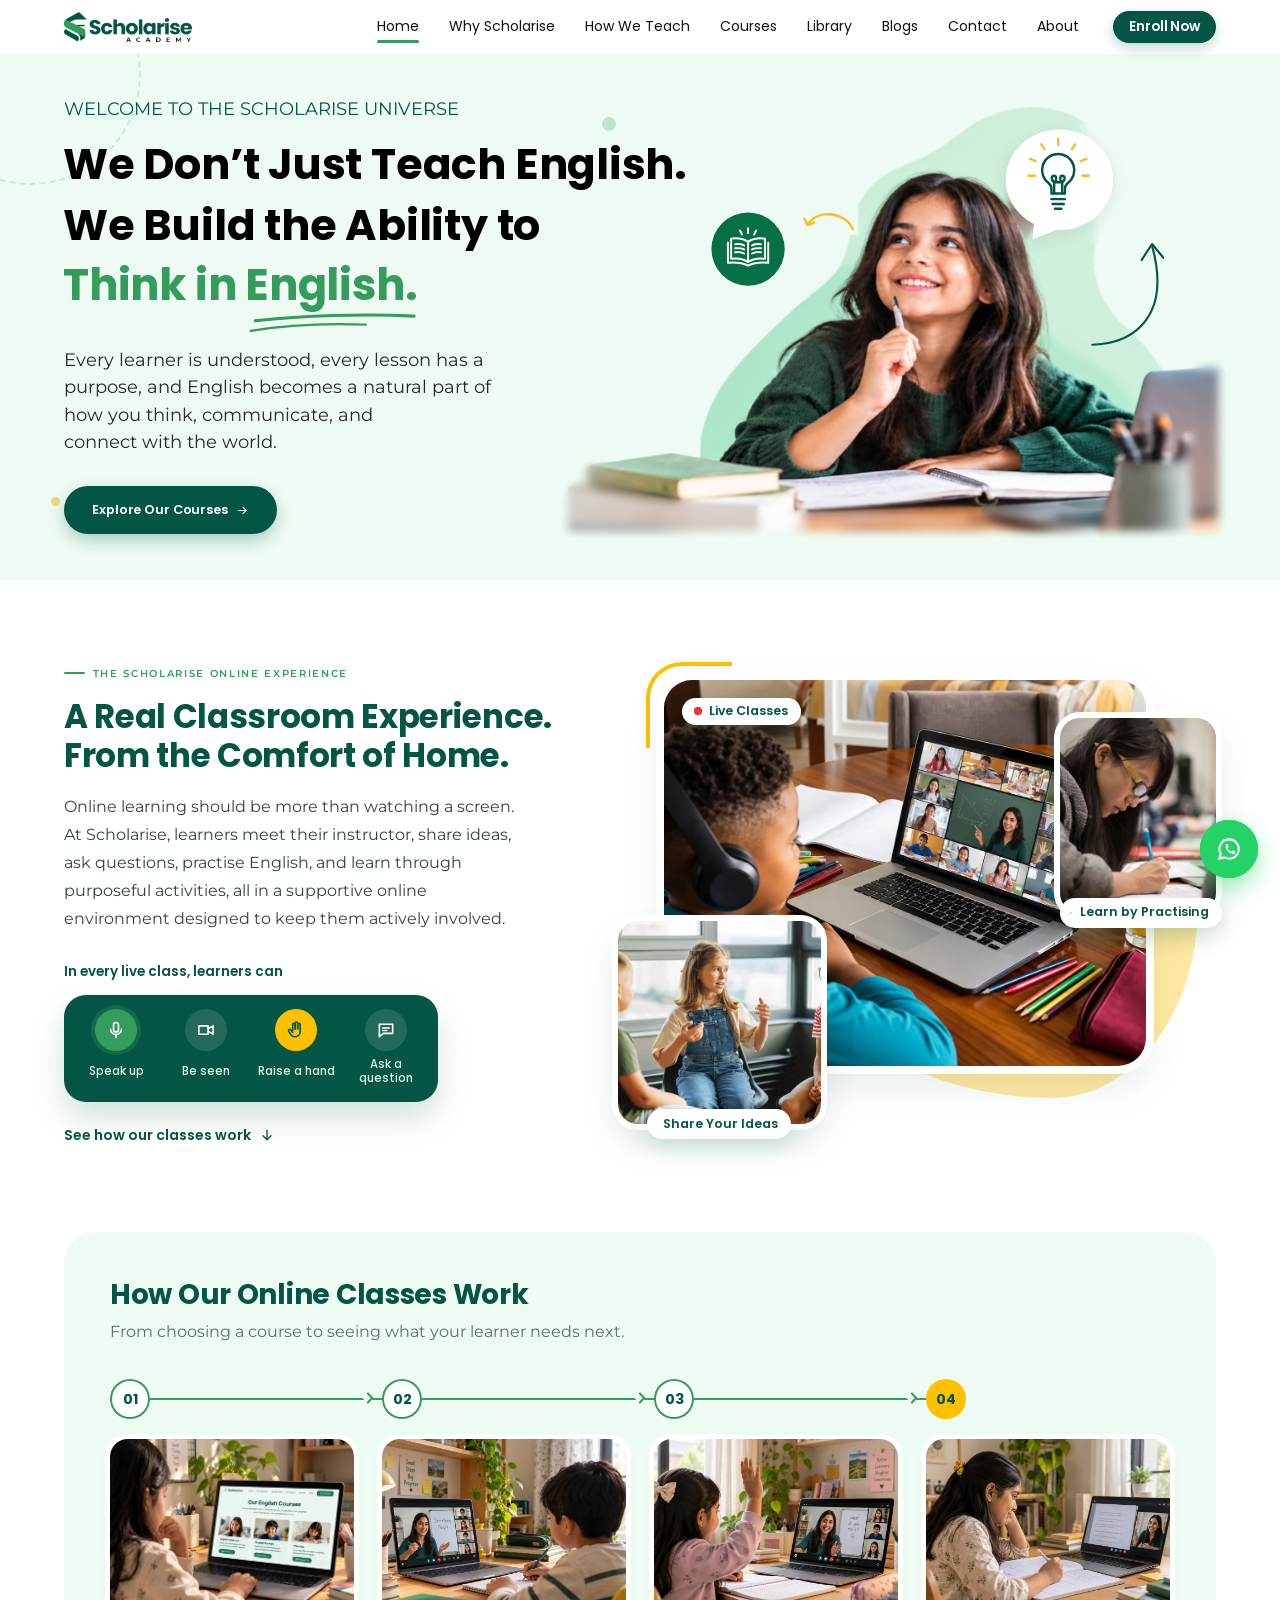
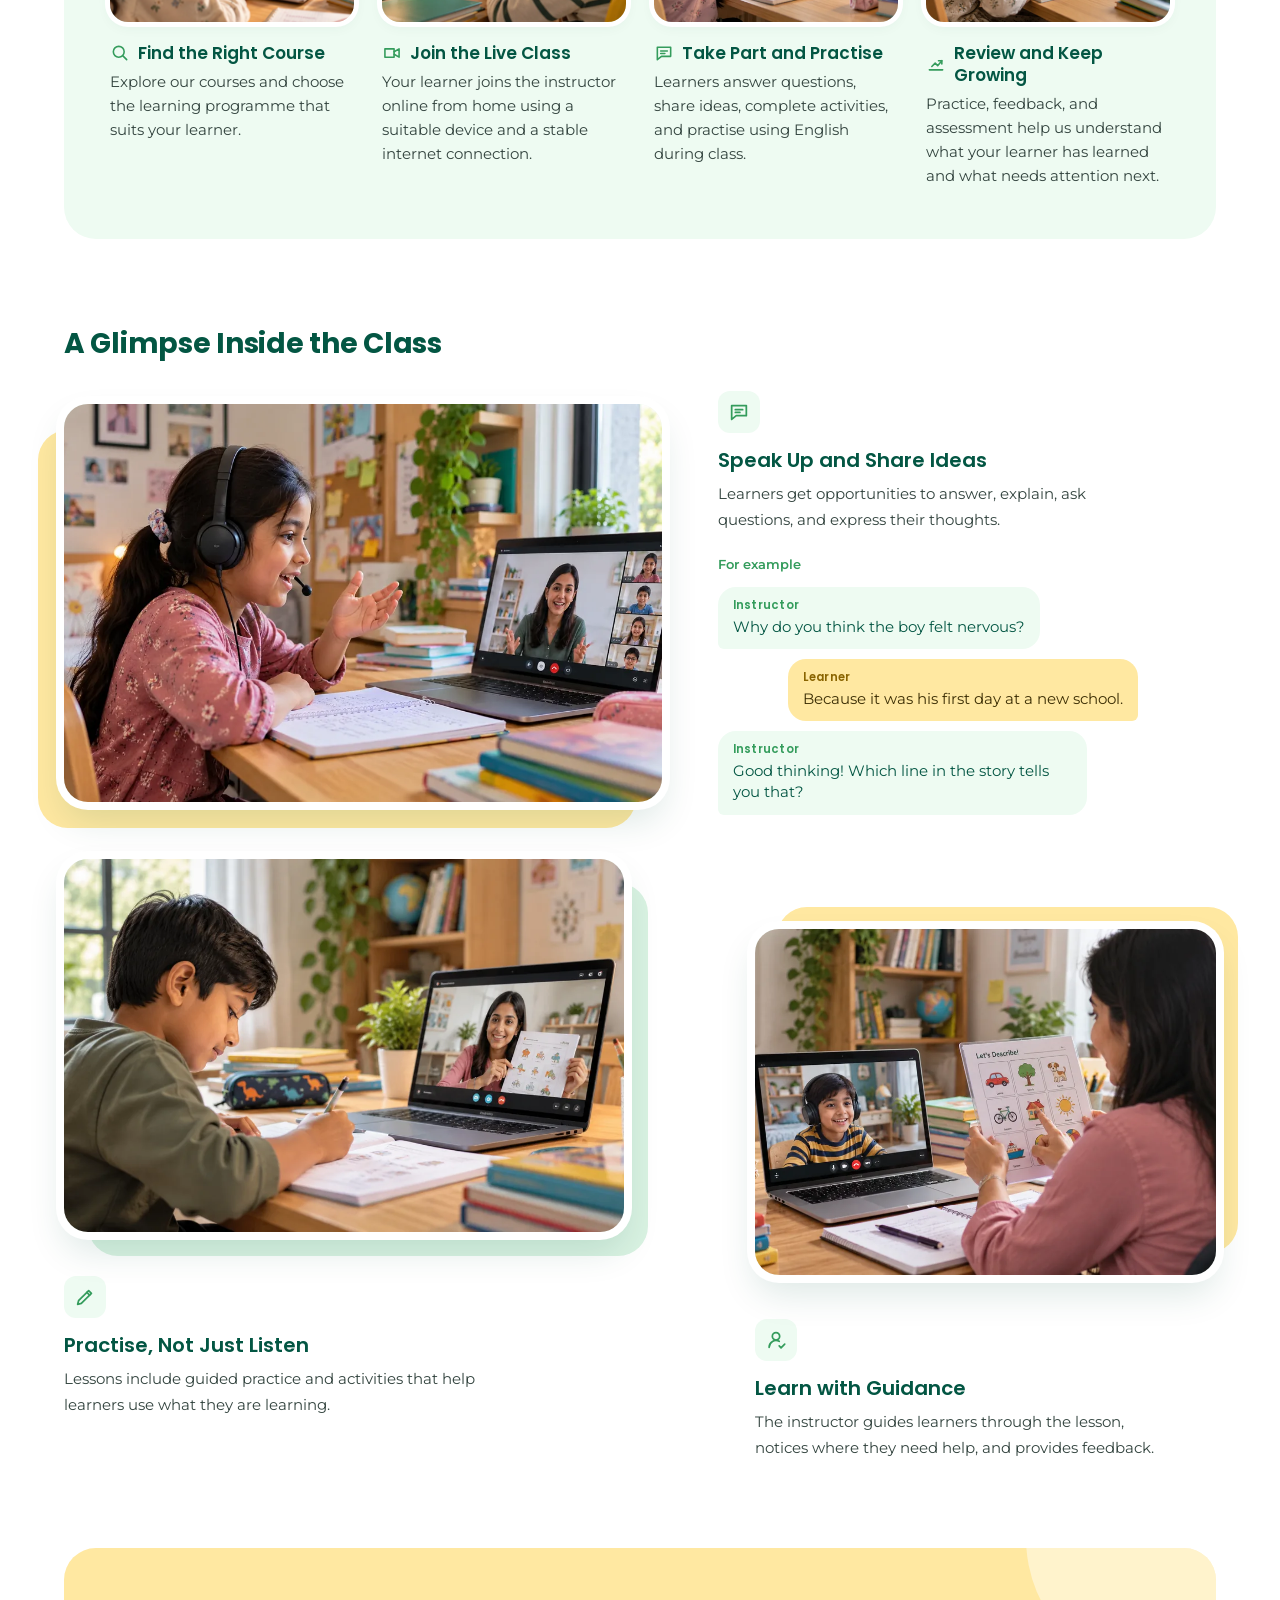
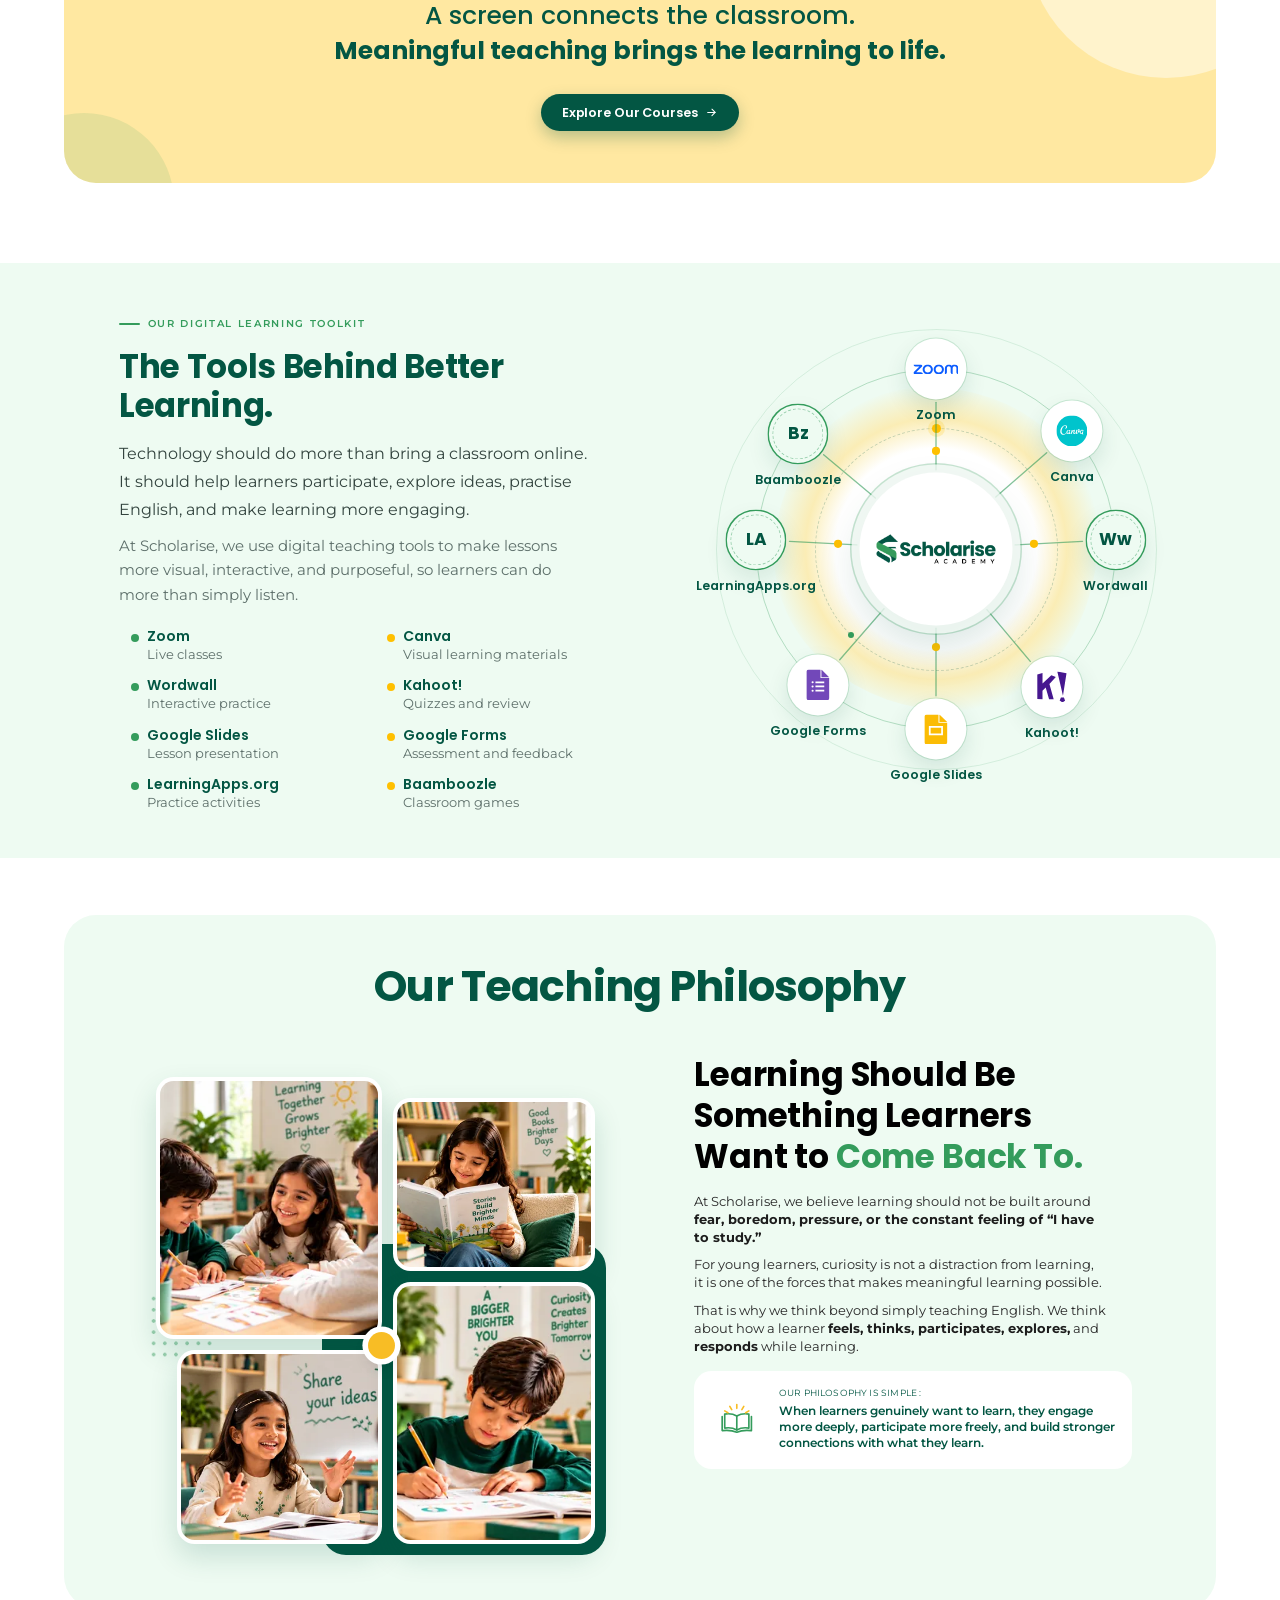
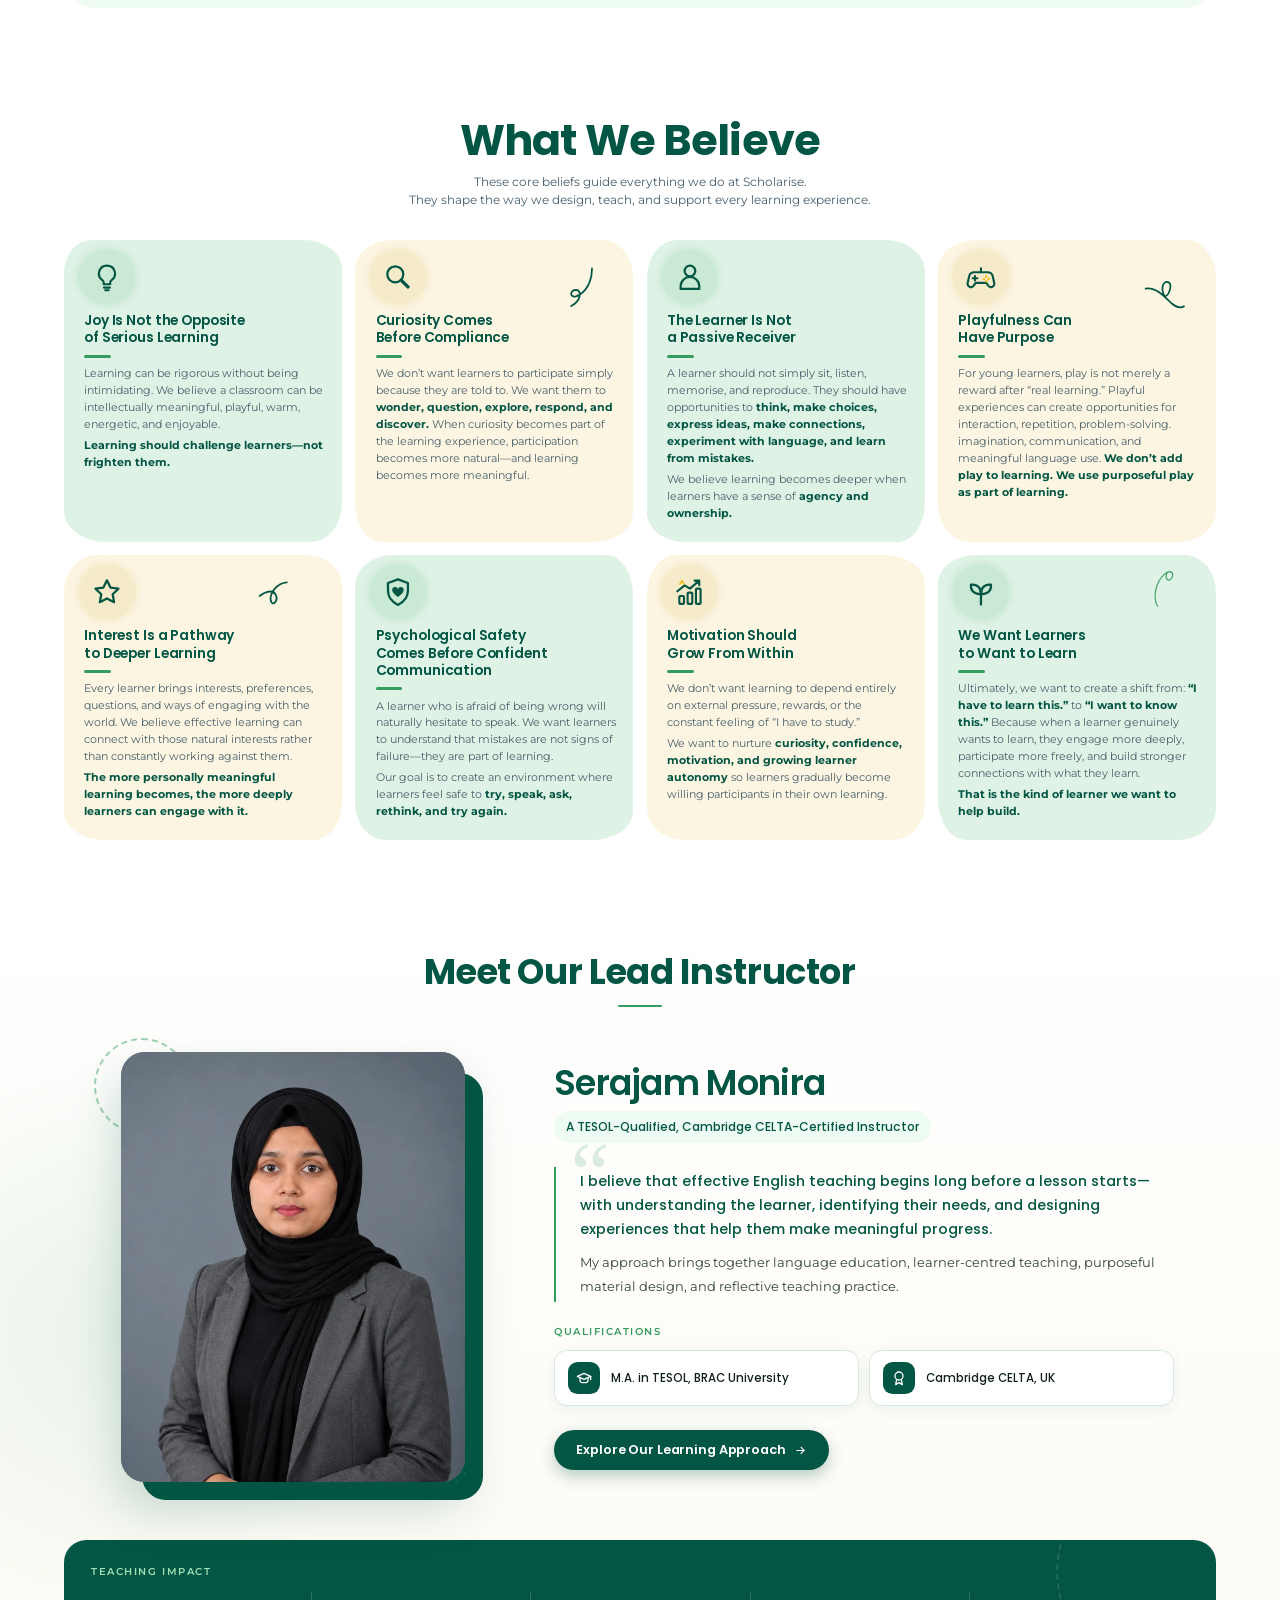
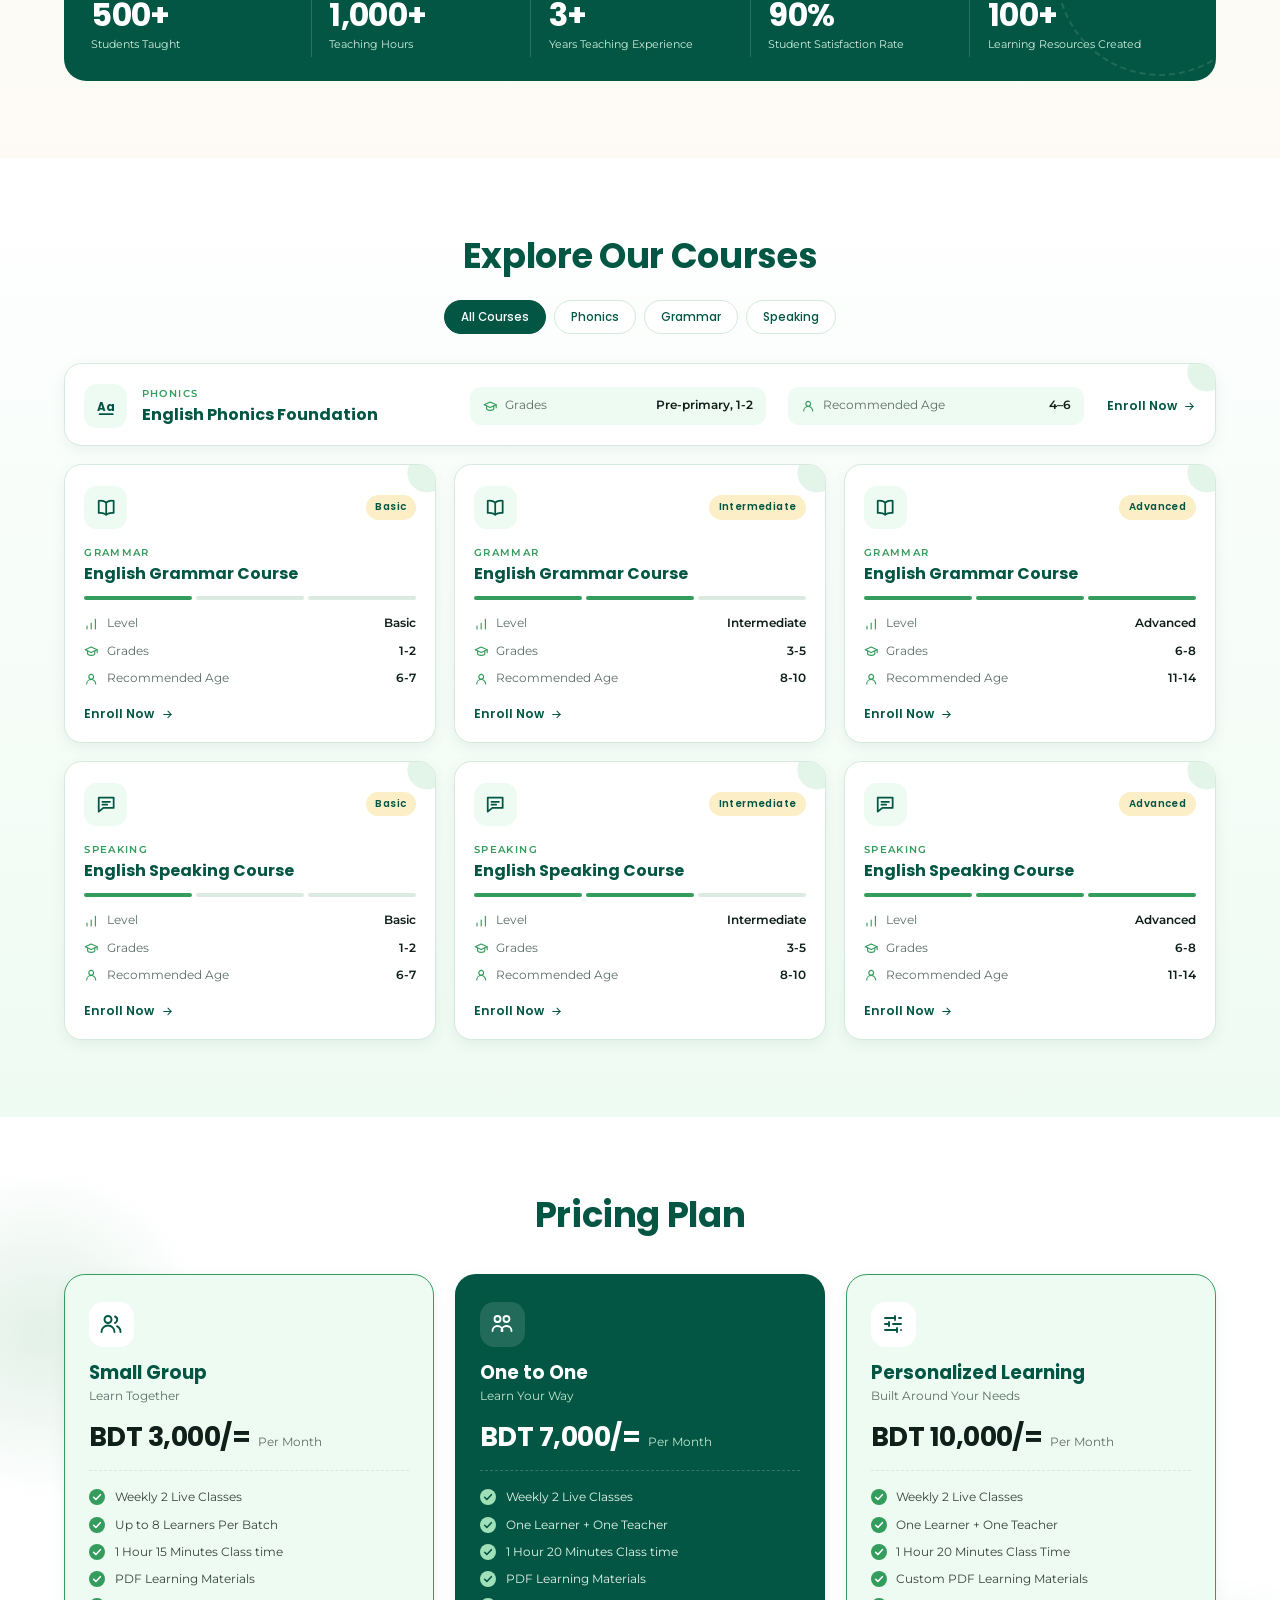
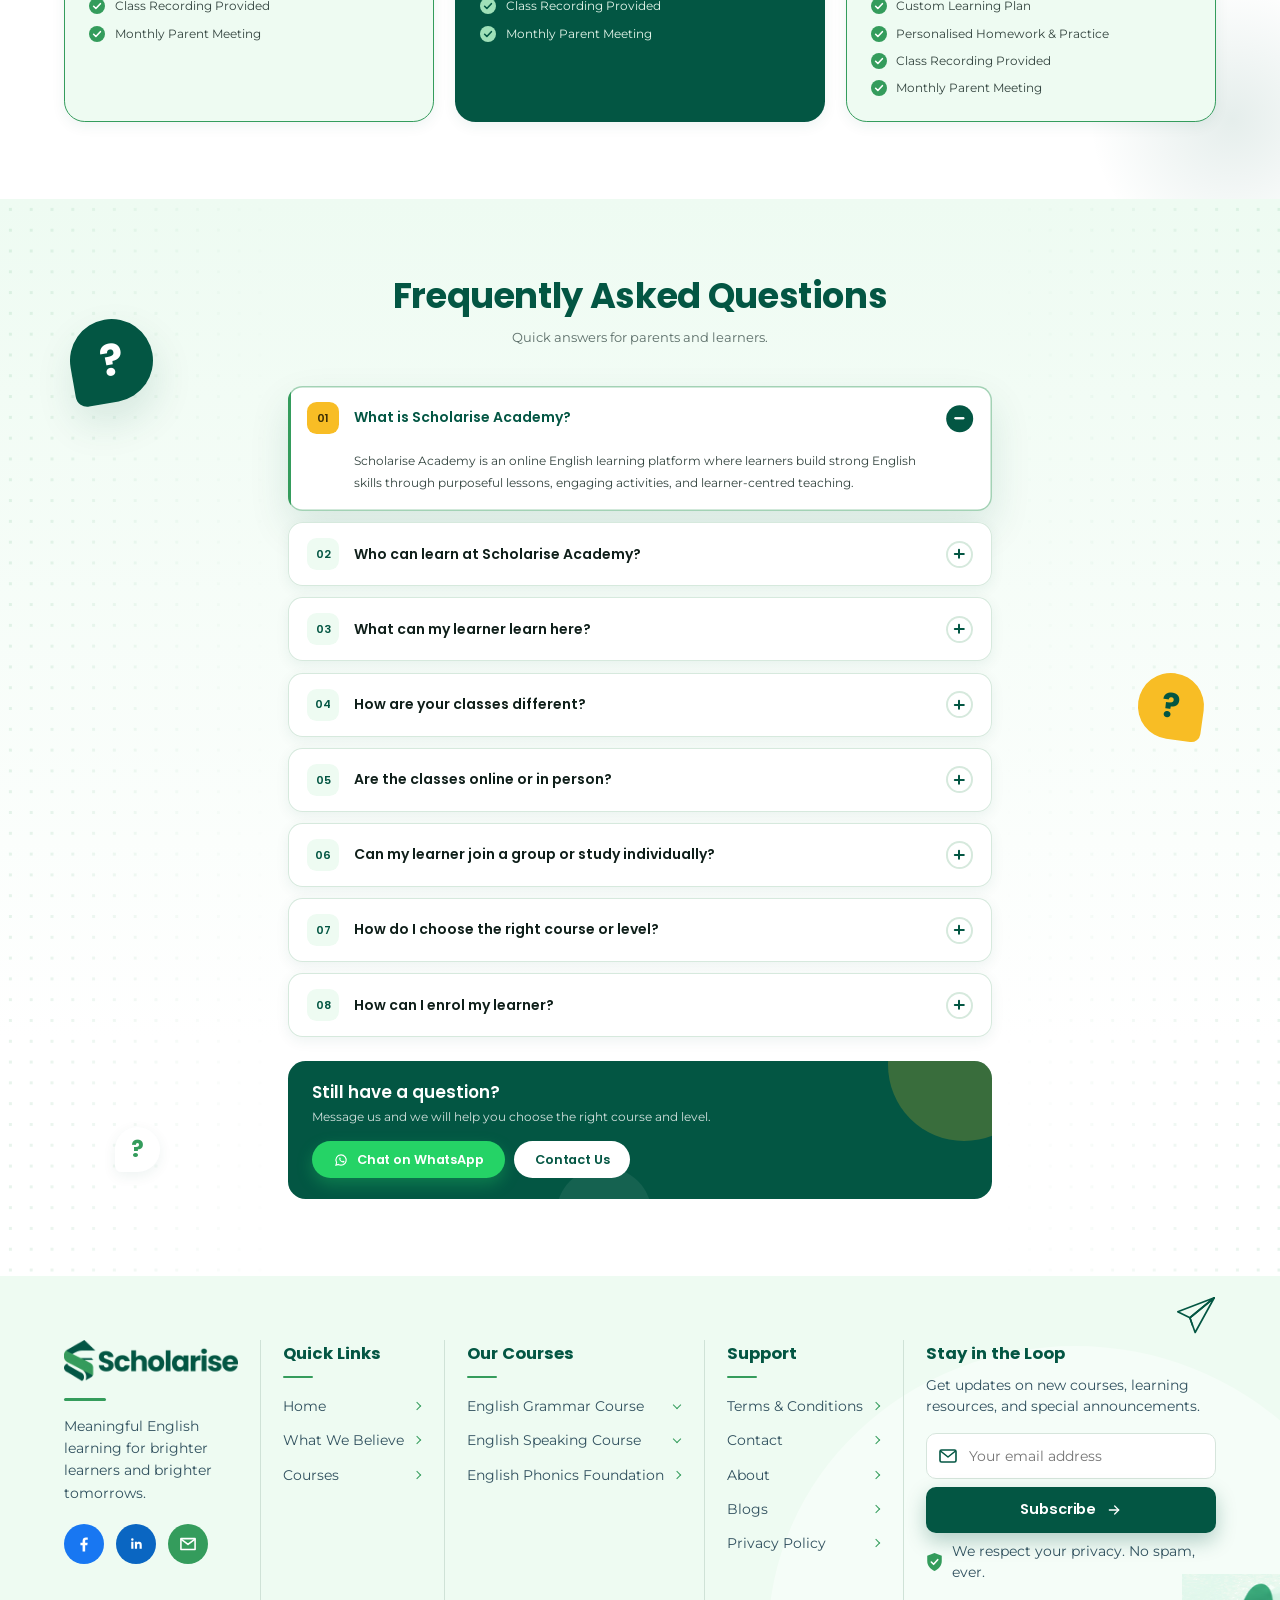
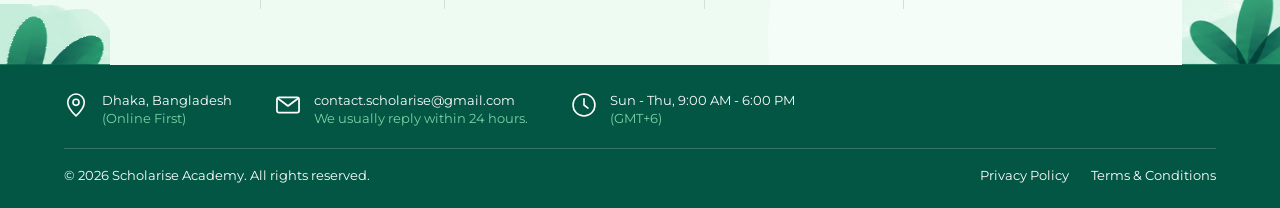
==== commit cd35ed47: "Live dot, call bar, staggered pricing, centred toolkit, progress bar - Online experience: red blinki" ====
--- a/index.html
+++ b/index.html
@@ -90,6 +90,16 @@
         <p class="eyebrow">The Scholarise Online Experience</p>
         <h2 class="section-title ox-title" id="ox-title"><span>A Real Classroom Experience.</span> <span>From the Comfort of Home.</span></h2>
         <p class="ox-lead">Online learning should be more than watching a screen. At Scholarise, learners meet their instructor, share ideas, ask questions, practise English, and learn through purposeful activities, all in a supportive online environment designed to keep them actively involved.</p>
+        <div class="ox-class">
+          <p class="ox-class-label">In every live class, learners can</p>
+          <div class="ox-callbar" role="list">
+            <span class="ox-cb is-mic" role="listitem"><span class="ox-cb-btn" aria-hidden="true"><svg viewBox="0 0 24 24" fill="none" stroke="currentColor" stroke-width="1.9" stroke-linecap="round" stroke-linejoin="round"><path d="M12 14.5a3 3 0 0 0 3-3V6a3 3 0 0 0-6 0v5.5a3 3 0 0 0 3 3z"/><path d="M18.5 11a6.5 6.5 0 0 1-13 0"/><path d="M12 17.5V21"/></svg></span><span class="ox-cb-text">Speak up</span></span>
+            <span class="ox-cb" role="listitem"><span class="ox-cb-btn" aria-hidden="true"><svg viewBox="0 0 24 24" fill="none" stroke="currentColor" stroke-width="1.9" stroke-linecap="round" stroke-linejoin="round"><path d="M3.5 7h11v10h-11z"/><path d="M14.5 10.5 20.5 7v10l-6-3.5"/></svg></span><span class="ox-cb-text">Be seen</span></span>
+            <span class="ox-cb is-hand" role="listitem"><span class="ox-cb-btn" aria-hidden="true"><svg viewBox="0 0 24 24" fill="none" stroke="currentColor" stroke-width="1.9" stroke-linecap="round" stroke-linejoin="round"><path d="M8 13V5.5a1.5 1.5 0 0 1 3 0V11"/><path d="M11 10.5V4a1.5 1.5 0 0 1 3 0v6.5"/><path d="M14 10.5V5.5a1.5 1.5 0 0 1 3 0V14a6 6 0 0 1-6 6h-.5a6 6 0 0 1-5-2.7l-2.2-3.7a1.5 1.5 0 0 1 2.4-1.8L8 15"/></svg></span><span class="ox-cb-text">Raise a hand</span></span>
+            <span class="ox-cb" role="listitem"><span class="ox-cb-btn" aria-hidden="true"><svg viewBox="0 0 24 24" fill="none" stroke="currentColor" stroke-width="1.9" stroke-linecap="round" stroke-linejoin="round"><path d="M4 5h16v11H9l-5 4z"/><path d="M8 9.5h8"/><path d="M8 12.5h5"/></svg></span><span class="ox-cb-text">Ask a question</span></span>
+          </div>
+        </div>
+        <a class="ox-more" href="#ox-journey">See how our classes work <svg viewBox="0 0 24 24" fill="none" stroke="currentColor" stroke-width="2" stroke-linecap="round" stroke-linejoin="round" aria-hidden="true"><path d="M12 5v14"/><path d="M6 13l6 6 6-6"/></svg></a>
       </div>
       <div class="ox-collage" data-reveal="zoom">
         <span class="ox-blob" aria-hidden="true"></span>
@@ -108,7 +118,7 @@
       </div>
     </div>
 
-    <div class="ox-journey">
+    <div class="ox-journey" id="ox-journey">
       <div class="ox-head" data-reveal>
         <h3 class="ox-h3">How Our Online Classes Work</h3>
         <p class="ox-sub">From choosing a course to seeing what your learner needs next.</p>
@@ -457,7 +467,7 @@
     <div class="section-head" data-reveal>
       <h2 class="section-title">Pricing Plan</h2>
     </div>
-    <div class="price-grid" data-stagger="130">
+    <div class="price-grid" data-stagger="200">
       <article class="price-card" data-reveal>
         <span class="plan-icon"><svg viewBox="0 0 24 24" fill="none" stroke="currentColor" stroke-width="1.9" stroke-linecap="round" stroke-linejoin="round" aria-hidden="true"><path d="M9 11a3.5 3.5 0 1 0 0-7 3.5 3.5 0 0 0 0 7z"/><path d="M2.5 20a6.5 6.5 0 0 1 13 0"/><path d="M16 4.5a3.5 3.5 0 0 1 0 6.5"/><path d="M18 14.2a6.5 6.5 0 0 1 3.5 5.8"/></svg></span>
         <h3 class="plan-name">Small Group</h3>
--- a/assets/css/style.css
+++ b/assets/css/style.css
@@ -1060,3 +1060,15 @@
 .sg-btn { margin-top: 22px; }
 .sg-btn:focus-visible { outline: 3px solid var(--color-accent); outline-offset: 3px; }
 .sg-open body { overflow: hidden; }
+
+/* pricing cards rise in one after another (more specific than the compact size rules) */
+.js .price-card[data-reveal] { opacity: 0; transform: translateY(60px) scale(.95);
+  transition: opacity .8s var(--ease) var(--d, 0ms), transform 1s cubic-bezier(.22, 1, .36, 1) var(--d, 0ms), box-shadow .45s var(--ease), border-color .45s; }
+.js .price-card[data-reveal].is-in { opacity: 1; transform: none; }
+
+/* ---------- reading progress bar (added by main.js on every page) ---------- */
+.scroll-progress { position: fixed; left: 0; top: 0; z-index: 80; width: 100%; height: 3px; background: var(--primary);
+  transform: scaleX(0); transform-origin: left center; pointer-events: none; will-change: transform; }
+@media (prefers-reduced-motion: reduce) {
+  .js .price-card[data-reveal] { opacity: 1; transform: none; }
+}
--- a/assets/css/home-compact.css
+++ b/assets/css/home-compact.css
@@ -326,6 +326,8 @@
     .page-home main .faq-bubble { display: none; }
   }
   .page-home main .phil-tile img, .page-home main .ip-frame img { -webkit-user-drag: none; user-select: none; -webkit-user-select: none; }
+  .js .page-home main .price-card[data-reveal] { opacity: 0; transform: translateY(48px) scale(.95); transition: opacity .8s var(--ease) var(--d, 0ms), transform 1s cubic-bezier(.22, 1, .36, 1) var(--d, 0ms), box-shadow .45s var(--ease), border-color .45s; }
+  .js .page-home main .price-card[data-reveal].is-in { opacity: 1; transform: none; }
   .page-home main .container { max-width: 1200px; padding: 0 24px; }
   .page-home main .hero-visual { width: min(58.68%, 681px); bottom: 28px; }
   .page-home main .hero-inner { min-height: 0; }
--- a/assets/css/online-experience.css
+++ b/assets/css/online-experience.css
@@ -35,6 +35,24 @@
 .ox-title > span { display: block; }
 .ox-lead { margin-top: 18px; max-width: 470px; font-size: 16px; line-height: 1.75; color: var(--text); }
 
+/* "in every live class" call bar: the controls a learner actually uses */
+.ox-class { margin-top: 28px; }
+.ox-class-label { font-family: var(--font-head); font-weight: 600; font-size: 13.5px; color: var(--primary); }
+.ox-callbar { display: inline-flex; gap: 6px; margin-top: 12px; padding: 10px; border-radius: 22px; background: var(--primary); box-shadow: 0 16px 32px rgba(3, 86, 67, .18); }
+.ox-cb { display: grid; justify-items: center; gap: 7px; width: 84px; padding: 4px 2px 6px; border-radius: 14px; }
+.ox-cb-btn { display: grid; place-items: center; width: 42px; height: 42px; border-radius: 50%; background: rgba(255, 255, 255, .12); color: #fff; transition: transform .3s var(--ease), background-color .3s; }
+.ox-cb-btn svg { width: 20px; height: 20px; }
+.ox-cb-text { font-family: var(--font-head); font-weight: 500; font-size: 11.5px; line-height: 1.2; color: #dff3e7; text-align: center; }
+.ox-cb.is-mic .ox-cb-btn { background: var(--secondary); box-shadow: 0 0 0 4px rgba(52, 156, 92, .3); }
+.ox-cb.is-hand .ox-cb-btn { background: var(--color-accent); color: var(--primary); }
+.ox-cb:hover .ox-cb-btn { transform: translateY(-3px); }
+.js .ox-intro-copy.is-in .ox-cb.is-hand .ox-cb-btn svg { animation: oxWave 1.2s ease-in-out .9s 2; transform-origin: 50% 90%; }
+@keyframes oxWave { 0%, 100% { transform: rotate(0); } 25% { transform: rotate(-14deg); } 75% { transform: rotate(12deg); } }
+.ox-more { display: inline-flex; align-items: center; gap: 8px; margin-top: 22px; font-family: var(--font-head); font-weight: 600; font-size: 14px; color: var(--primary); }
+.ox-more svg { width: 16px; height: 16px; transition: transform .3s var(--ease); }
+.ox-more:hover { color: var(--secondary); }
+.ox-more:hover svg { transform: translateY(3px); }
+
 .ox-collage { position: relative; padding: 0 70px 58px 46px; }
 .ox-main { position: relative; z-index: 1; }
 .ox-main .ox-frame { --ar: 5 / 4; border-radius: 28px; box-shadow: 0 0 0 8px #fff, var(--shadow); }
@@ -55,7 +73,12 @@
   font-family: var(--font-head); font-weight: 600; font-size: 12.5px; line-height: 1; box-shadow: 0 8px 20px rgba(3, 86, 67, .14); }
 .ox-tag svg { width: 16px; height: 16px; color: var(--secondary); }
 .ox-tag-live { left: 18px; top: 18px; padding-left: 12px; }
-.ox-dot { width: 8px; height: 8px; border-radius: 50%; background: var(--color-accent); box-shadow: 0 0 0 3px rgba(255, 192, 0, .28); }
+.ox-dot { position: relative; width: 8px; height: 8px; border-radius: 50%; background: #E53935; } /* red = live */
+.ox-dot::after { content: ""; position: absolute; inset: 0; border-radius: 50%; background: #E53935; }
+.js .ox-dot { animation: oxBlink 1.4s ease-in-out infinite; }
+.js .ox-dot::after { animation: oxPing 1.4s ease-out infinite; }
+@keyframes oxBlink { 0%, 100% { opacity: 1; } 50% { opacity: .25; } }
+@keyframes oxPing { 0% { transform: scale(1); opacity: .55; } 80%, 100% { transform: scale(2.8); opacity: 0; } }
 .ox-side-a .ox-tag { left: 50%; bottom: -15px; transform: translateX(-50%); }
 .ox-side-b .ox-tag { right: -6px; bottom: -15px; }
 
@@ -154,6 +177,10 @@
   .ox-side-a { width: 40%; }
   .ox-side-b { width: 30%; top: 26px; }
   .ox-tag { font-size: 11.5px; padding: 6px 11px 6px 8px; }
+  .ox-callbar { display: flex; gap: 2px; padding: 8px; }
+  .ox-cb { flex: 1 1 0; width: auto; }
+  .ox-cb-btn { width: 38px; height: 38px; }
+  .ox-cb-text { font-size: 10.5px; }
   .ox-tag-live { left: 12px; top: 12px; }
   .ox-side-b .ox-tag { right: 0; }
   .ox-journey { margin-top: 52px; padding: 30px 18px 32px; border-radius: 24px; }
--- a/assets/css/toolkit.css
+++ b/assets/css/toolkit.css
@@ -6,8 +6,8 @@
    ========================================================= */
 
 .tk { position: relative; overflow: hidden; padding: 44px 0 40px; background: var(--light); }
-.tk-inner { position: relative; display: grid; grid-template-columns: minmax(0, .92fr) minmax(0, 1.08fr);
-  grid-template-areas: "copy visual" "legend visual"; column-gap: 48px; align-items: center; }
+.tk-inner { position: relative; display: grid; grid-template-columns: minmax(0, 520px) minmax(0, 450px); justify-content: center;
+  grid-template-areas: "copy visual" "legend visual"; column-gap: 72px; align-items: center; }
 .tk-copy { grid-area: copy; align-self: end; }
 .tk-legend { grid-area: legend; align-self: start; }
 .tk-visual { grid-area: visual; position: relative; padding: 0 0 26px; }
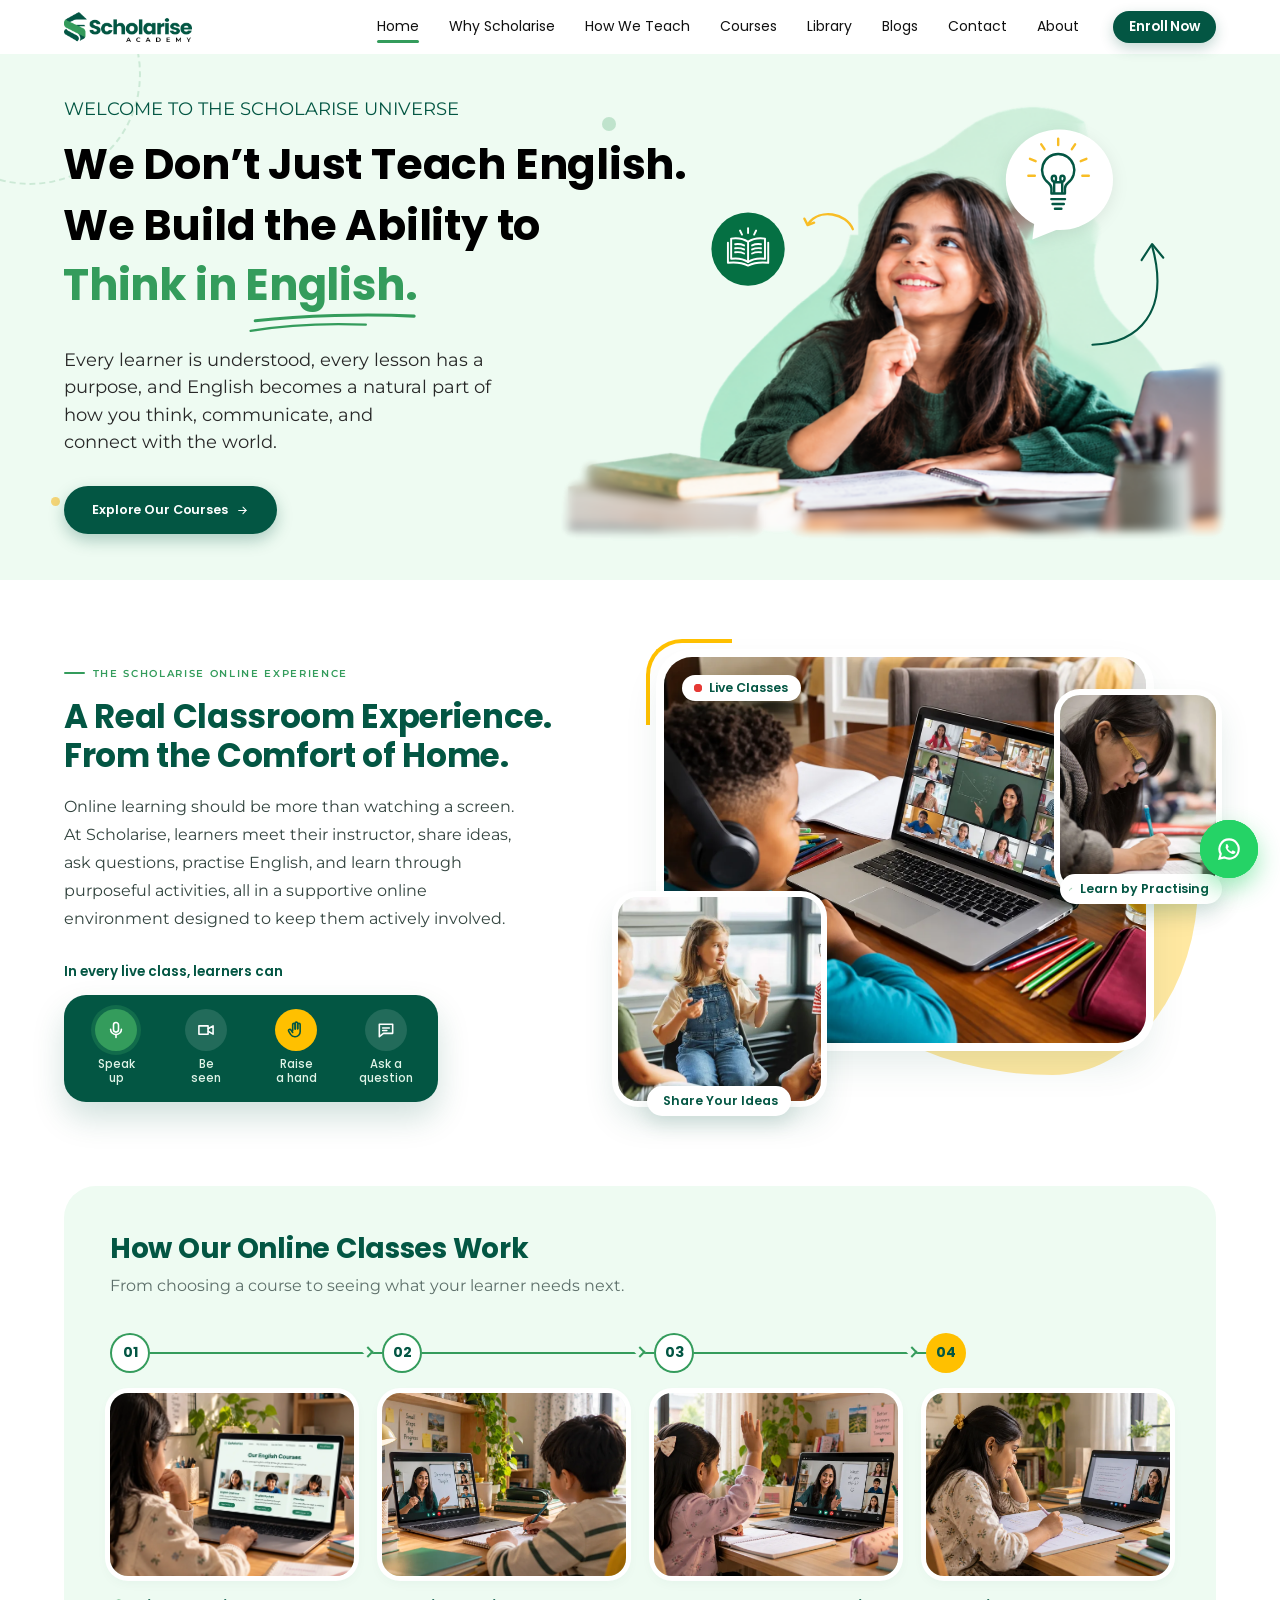
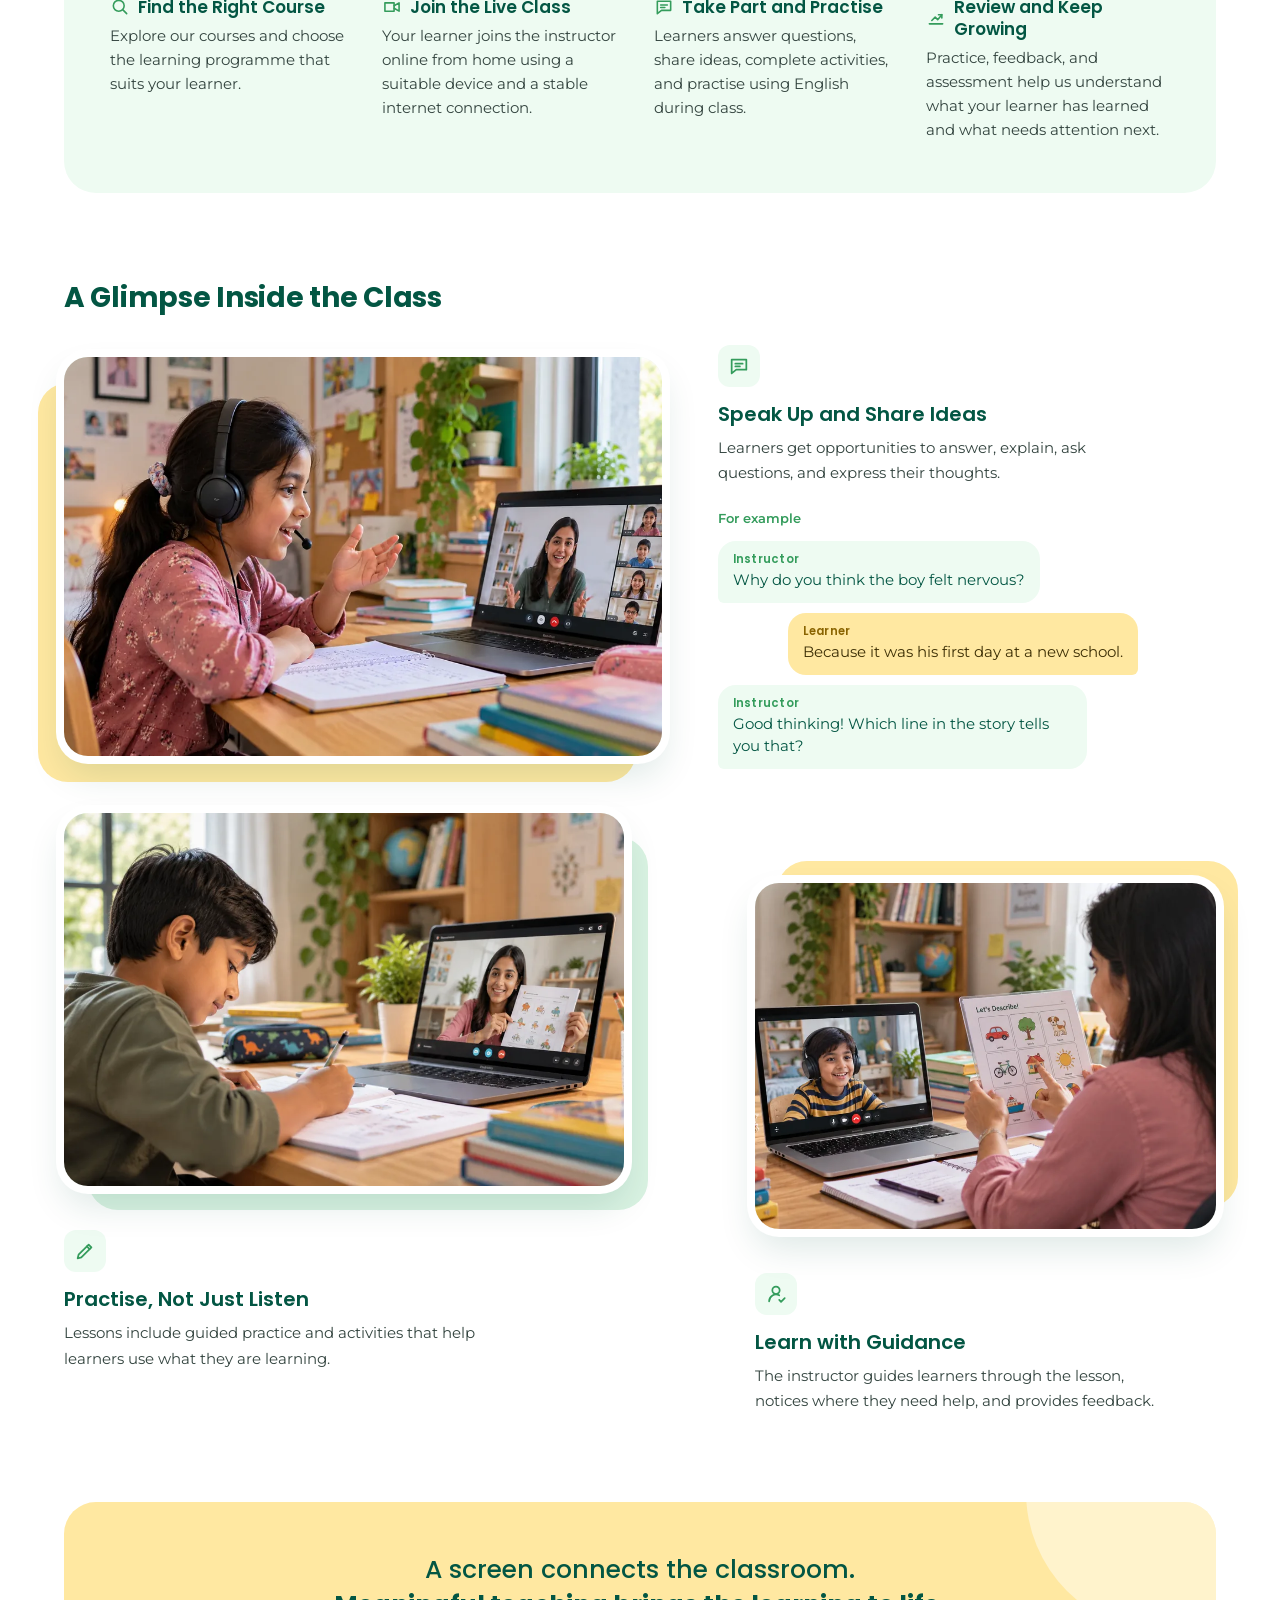
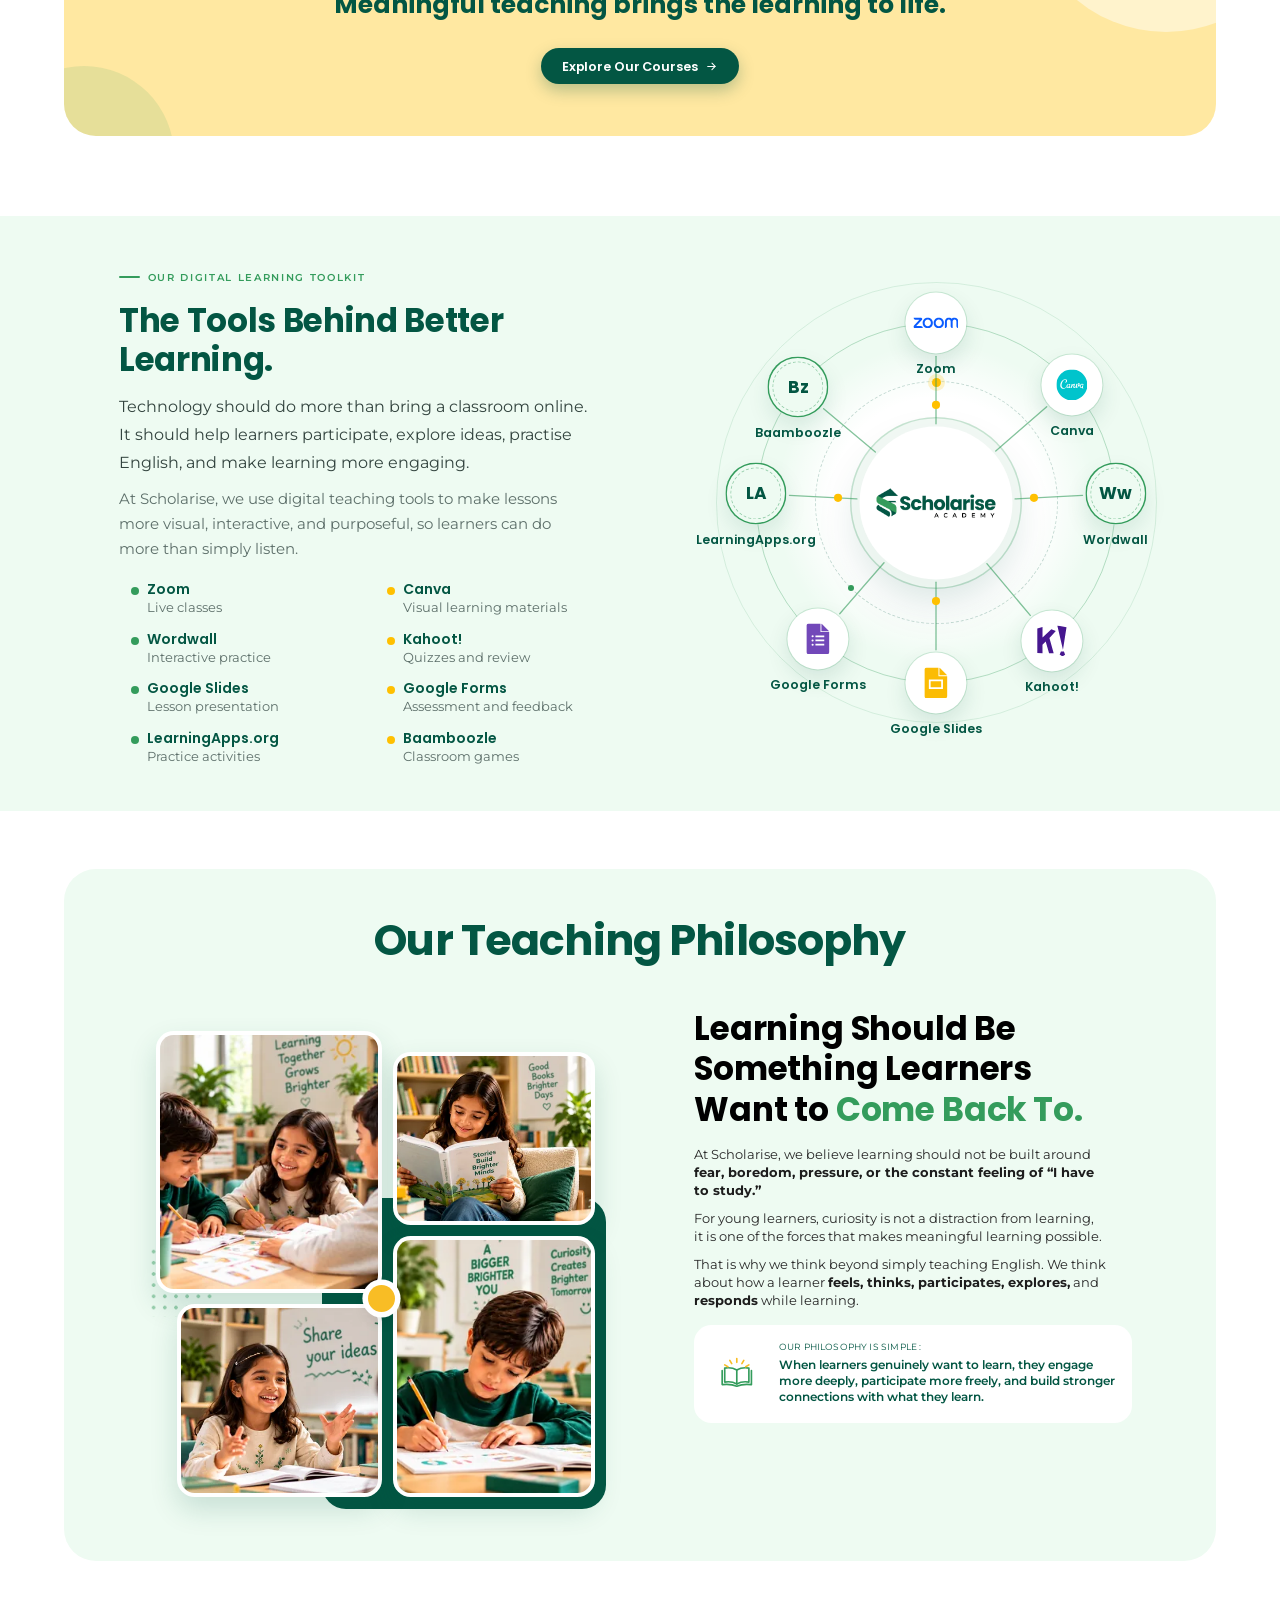
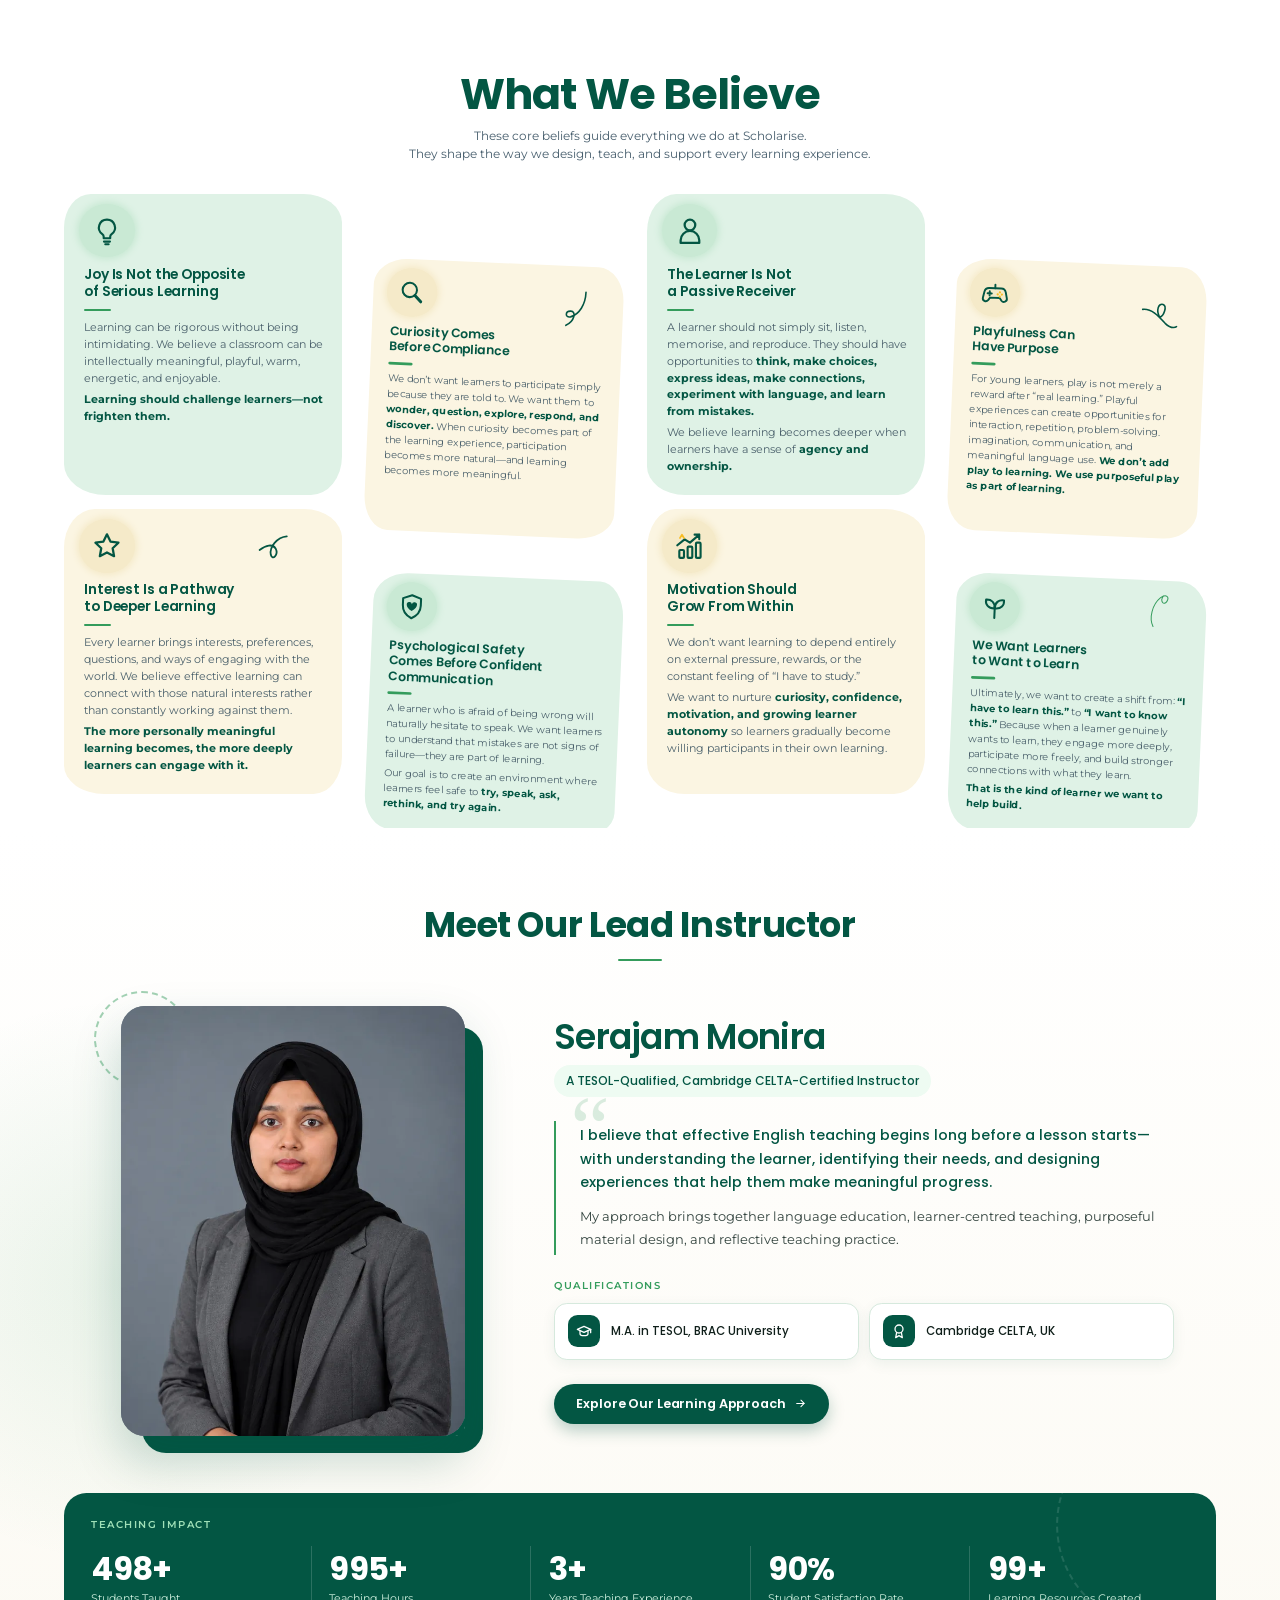
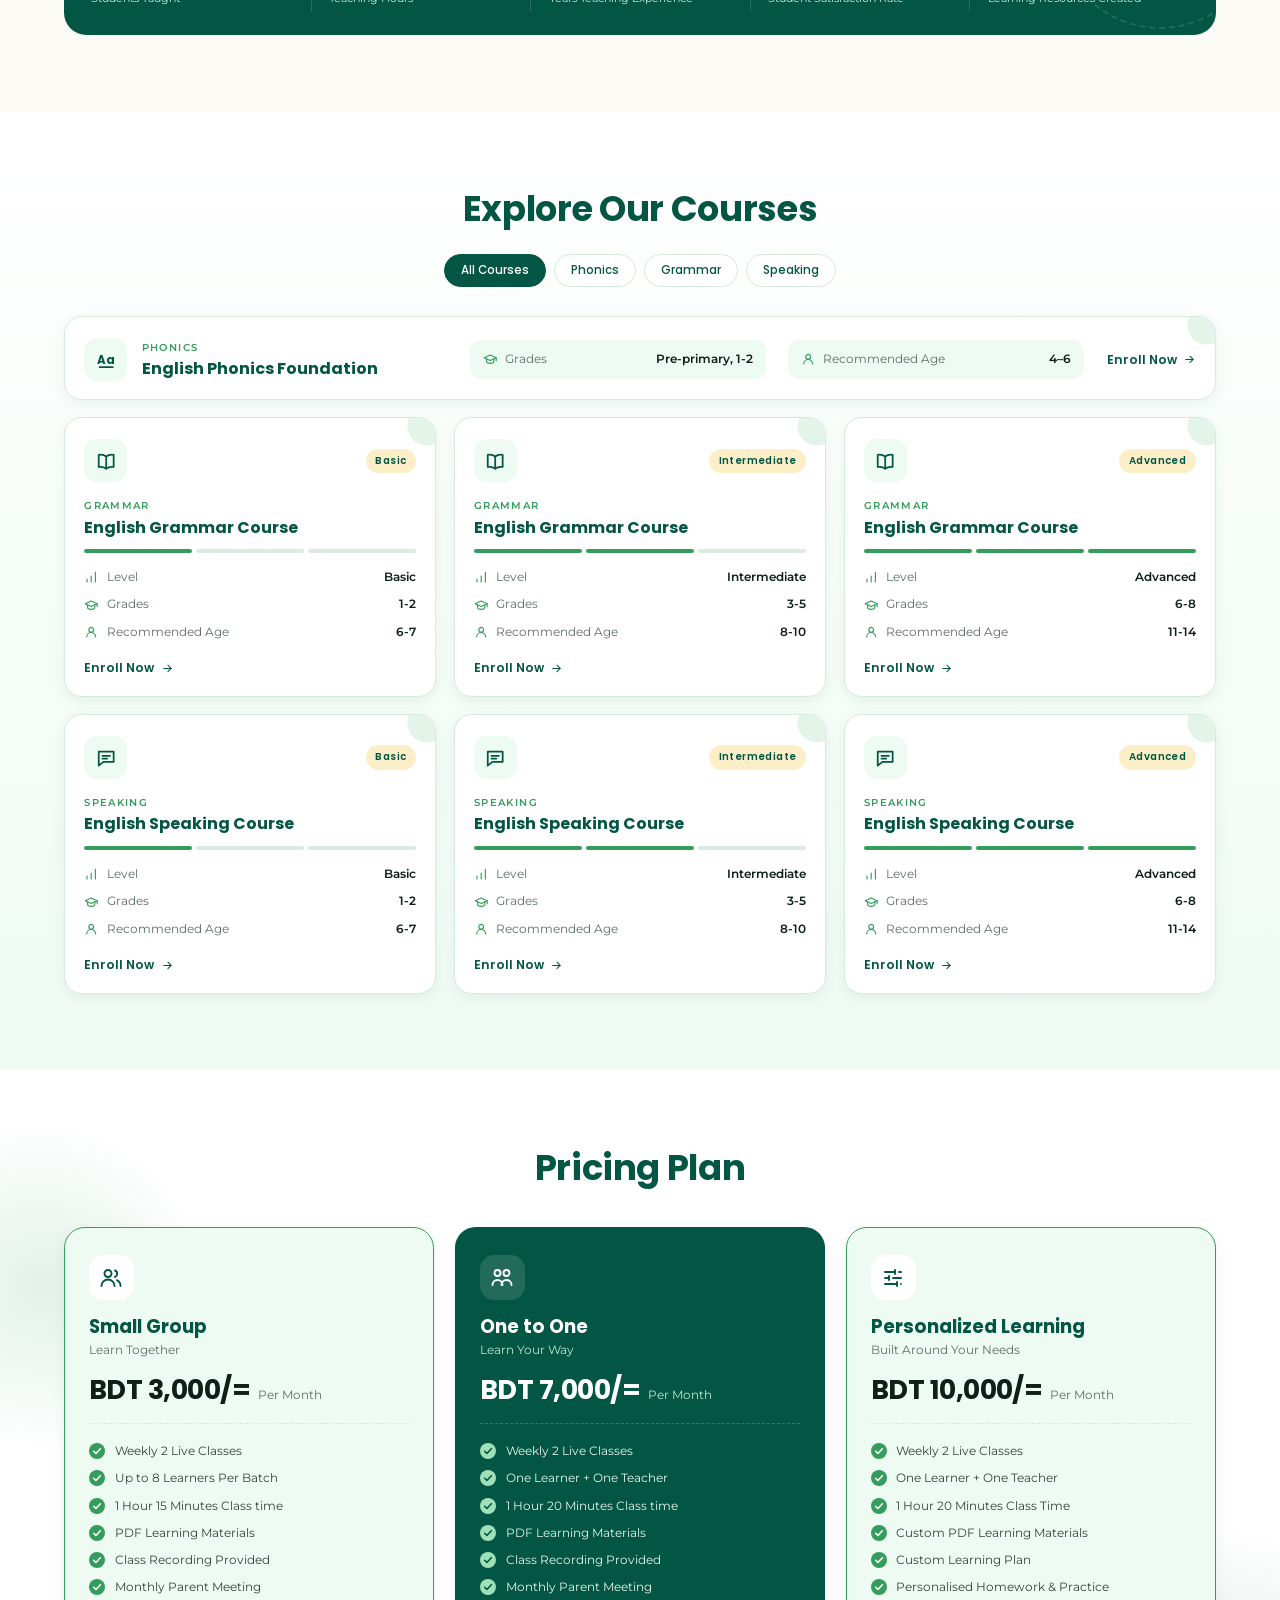
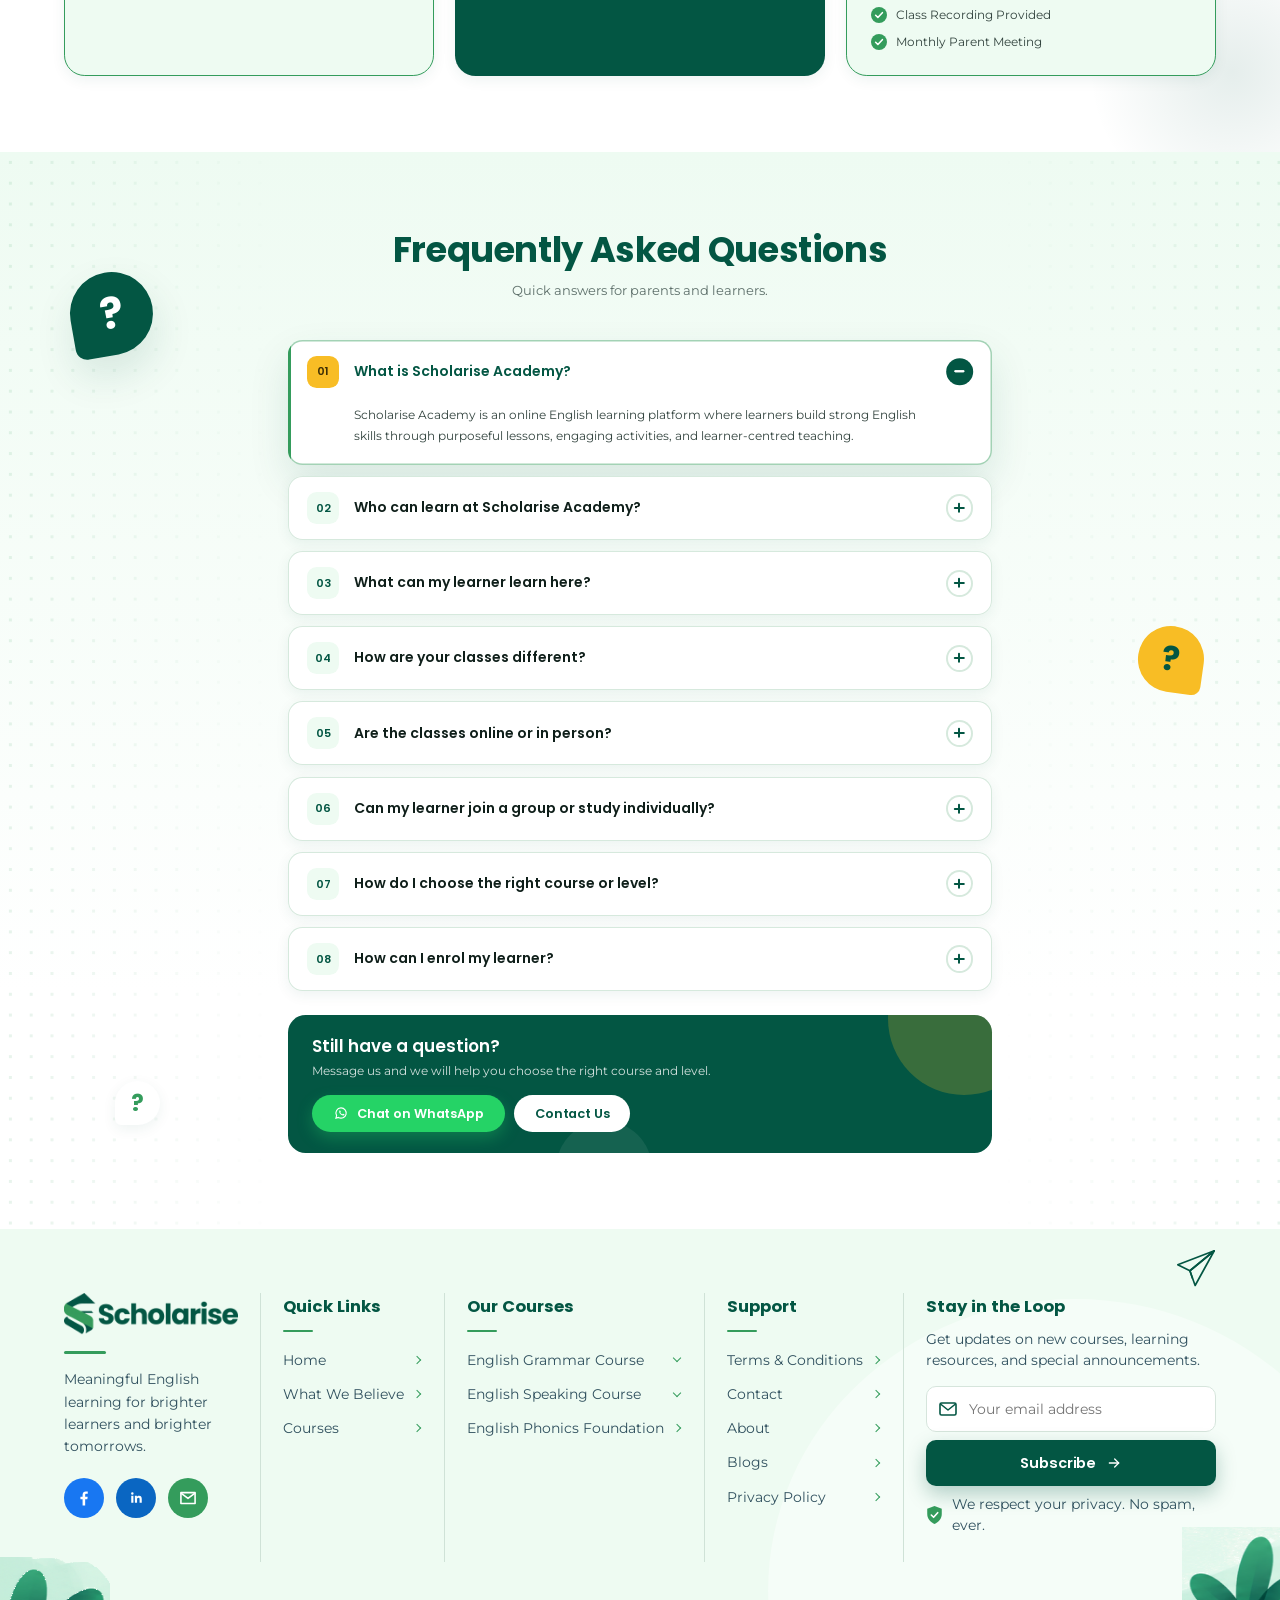
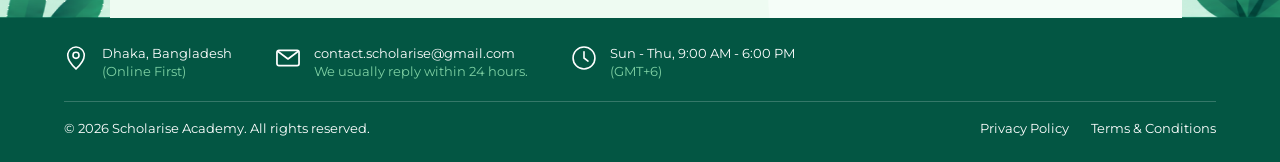
==== commit 0e0d2e32: "Rotating toolkit orbit and two-line call-bar labels - Toolkit: tools and their lines orbit the Schol" ====
--- a/index.html
+++ b/index.html
@@ -93,13 +93,12 @@
         <div class="ox-class">
           <p class="ox-class-label">In every live class, learners can</p>
           <div class="ox-callbar" role="list">
-            <span class="ox-cb is-mic" role="listitem"><span class="ox-cb-btn" aria-hidden="true"><svg viewBox="0 0 24 24" fill="none" stroke="currentColor" stroke-width="1.9" stroke-linecap="round" stroke-linejoin="round"><path d="M12 14.5a3 3 0 0 0 3-3V6a3 3 0 0 0-6 0v5.5a3 3 0 0 0 3 3z"/><path d="M18.5 11a6.5 6.5 0 0 1-13 0"/><path d="M12 17.5V21"/></svg></span><span class="ox-cb-text">Speak up</span></span>
-            <span class="ox-cb" role="listitem"><span class="ox-cb-btn" aria-hidden="true"><svg viewBox="0 0 24 24" fill="none" stroke="currentColor" stroke-width="1.9" stroke-linecap="round" stroke-linejoin="round"><path d="M3.5 7h11v10h-11z"/><path d="M14.5 10.5 20.5 7v10l-6-3.5"/></svg></span><span class="ox-cb-text">Be seen</span></span>
-            <span class="ox-cb is-hand" role="listitem"><span class="ox-cb-btn" aria-hidden="true"><svg viewBox="0 0 24 24" fill="none" stroke="currentColor" stroke-width="1.9" stroke-linecap="round" stroke-linejoin="round"><path d="M8 13V5.5a1.5 1.5 0 0 1 3 0V11"/><path d="M11 10.5V4a1.5 1.5 0 0 1 3 0v6.5"/><path d="M14 10.5V5.5a1.5 1.5 0 0 1 3 0V14a6 6 0 0 1-6 6h-.5a6 6 0 0 1-5-2.7l-2.2-3.7a1.5 1.5 0 0 1 2.4-1.8L8 15"/></svg></span><span class="ox-cb-text">Raise a hand</span></span>
-            <span class="ox-cb" role="listitem"><span class="ox-cb-btn" aria-hidden="true"><svg viewBox="0 0 24 24" fill="none" stroke="currentColor" stroke-width="1.9" stroke-linecap="round" stroke-linejoin="round"><path d="M4 5h16v11H9l-5 4z"/><path d="M8 9.5h8"/><path d="M8 12.5h5"/></svg></span><span class="ox-cb-text">Ask a question</span></span>
+            <span class="ox-cb is-mic" role="listitem"><span class="ox-cb-btn" aria-hidden="true"><svg viewBox="0 0 24 24" fill="none" stroke="currentColor" stroke-width="1.9" stroke-linecap="round" stroke-linejoin="round"><path d="M12 14.5a3 3 0 0 0 3-3V6a3 3 0 0 0-6 0v5.5a3 3 0 0 0 3 3z"/><path d="M18.5 11a6.5 6.5 0 0 1-13 0"/><path d="M12 17.5V21"/></svg></span><span class="ox-cb-text">Speak<br>up</span></span>
+            <span class="ox-cb" role="listitem"><span class="ox-cb-btn" aria-hidden="true"><svg viewBox="0 0 24 24" fill="none" stroke="currentColor" stroke-width="1.9" stroke-linecap="round" stroke-linejoin="round"><path d="M3.5 7h11v10h-11z"/><path d="M14.5 10.5 20.5 7v10l-6-3.5"/></svg></span><span class="ox-cb-text">Be<br>seen</span></span>
+            <span class="ox-cb is-hand" role="listitem"><span class="ox-cb-btn" aria-hidden="true"><svg viewBox="0 0 24 24" fill="none" stroke="currentColor" stroke-width="1.9" stroke-linecap="round" stroke-linejoin="round"><path d="M8 13V5.5a1.5 1.5 0 0 1 3 0V11"/><path d="M11 10.5V4a1.5 1.5 0 0 1 3 0v6.5"/><path d="M14 10.5V5.5a1.5 1.5 0 0 1 3 0V14a6 6 0 0 1-6 6h-.5a6 6 0 0 1-5-2.7l-2.2-3.7a1.5 1.5 0 0 1 2.4-1.8L8 15"/></svg></span><span class="ox-cb-text">Raise<br>a hand</span></span>
+            <span class="ox-cb" role="listitem"><span class="ox-cb-btn" aria-hidden="true"><svg viewBox="0 0 24 24" fill="none" stroke="currentColor" stroke-width="1.9" stroke-linecap="round" stroke-linejoin="round"><path d="M4 5h16v11H9l-5 4z"/><path d="M8 9.5h8"/><path d="M8 12.5h5"/></svg></span><span class="ox-cb-text">Ask a<br>question</span></span>
           </div>
         </div>
-        <a class="ox-more" href="#ox-journey">See how our classes work <svg viewBox="0 0 24 24" fill="none" stroke="currentColor" stroke-width="2" stroke-linecap="round" stroke-linejoin="round" aria-hidden="true"><path d="M12 5v14"/><path d="M6 13l6 6 6-6"/></svg></a>
       </div>
       <div class="ox-collage" data-reveal="zoom">
         <span class="ox-blob" aria-hidden="true"></span>
@@ -212,9 +211,11 @@
         <span class="tk-ring tk-ring-outer" aria-hidden="true"></span>
         <span class="tk-ring tk-ring-main" aria-hidden="true"></span>
         <span class="tk-ring tk-ring-inner" aria-hidden="true"><i></i><i></i></span>
-        <svg class="tk-lines" id="tk-lines" viewBox="0 0 100 100" aria-hidden="true"></svg>
+        <div class="tk-spin" aria-hidden="true">
+          <svg class="tk-lines" id="tk-lines" viewBox="0 0 100 100"></svg>
+          <ul class="tk-nodes" id="tk-nodes"></ul>
+        </div>
         <div class="tk-core" aria-hidden="true"><img src="assets/images/scholarise-logo.png" alt="" width="800" height="192" draggable="false"></div>
-        <ul class="tk-nodes" id="tk-nodes" aria-hidden="true"></ul>
       </div>
     </div>
   </div>
--- a/assets/css/online-experience.css
+++ b/assets/css/online-experience.css
@@ -48,10 +48,6 @@
 .ox-cb:hover .ox-cb-btn { transform: translateY(-3px); }
 .js .ox-intro-copy.is-in .ox-cb.is-hand .ox-cb-btn svg { animation: oxWave 1.2s ease-in-out .9s 2; transform-origin: 50% 90%; }
 @keyframes oxWave { 0%, 100% { transform: rotate(0); } 25% { transform: rotate(-14deg); } 75% { transform: rotate(12deg); } }
-.ox-more { display: inline-flex; align-items: center; gap: 8px; margin-top: 22px; font-family: var(--font-head); font-weight: 600; font-size: 14px; color: var(--primary); }
-.ox-more svg { width: 16px; height: 16px; transition: transform .3s var(--ease); }
-.ox-more:hover { color: var(--secondary); }
-.ox-more:hover svg { transform: translateY(3px); }
 
 .ox-collage { position: relative; padding: 0 70px 58px 46px; }
 .ox-main { position: relative; z-index: 1; }
--- a/assets/css/toolkit.css
+++ b/assets/css/toolkit.css
@@ -29,8 +29,7 @@
 /* ---------- the orbit ---------- */
 .tk-orbit { position: relative; width: 100%; max-width: 450px; margin: 0 auto; aspect-ratio: 1 / 1; }
 .tk-shape { position: absolute; inset: 14%; border-radius: 47% 53% 44% 56% / 52% 46% 54% 48%;
-  /* white around the logo, warming into a soft yellow band inside the orbit */
-  background: radial-gradient(circle, #fff 0 44%, rgba(255, 232, 161, .75) 57%, rgba(255, 232, 161, 0) 72%); }
+  background: radial-gradient(circle, #fff 0 46%, rgba(255, 255, 255, 0) 70%); }
 .tk-ring { position: absolute; border-radius: 50%; pointer-events: none; }
 .tk-ring-outer { inset: 1%; border: 1px solid rgba(52, 156, 92, .14); }
 .tk-ring-main { inset: 10%; border: 1.5px solid rgba(52, 156, 92, .32); }
@@ -38,7 +37,7 @@
 .tk-ring-inner i { position: absolute; width: 9px; height: 9px; margin: -4.5px 0 0 -4.5px; border-radius: 50%; background: var(--color-accent); box-shadow: 0 0 0 4px rgba(255, 192, 0, .2); }
 .tk-ring-inner i:first-child { left: 50%; top: 0; }
 .tk-ring-inner i:last-child { left: 14.6%; top: 85.4%; width: 6px; height: 6px; margin: -3px 0 0 -3px; background: var(--secondary); box-shadow: none; }
-.js .tk-ring-inner { animation: tkTurn 70s linear infinite; } /* the one slow-moving decoration */
+.js .tk-ring-inner { animation: tkTurn 90s linear infinite reverse; } /* turns gently the other way for depth */
 @keyframes tkTurn { to { transform: rotate(360deg); } }
 
 .tk-lines { position: absolute; inset: 0; width: 100%; height: 100%; overflow: visible; }
@@ -52,6 +51,15 @@
 .tk-core img { width: 78%; height: auto; -webkit-user-drag: none; user-select: none; }
 
 .tk-nodes { list-style: none; margin: 0; padding: 0; }
+
+/* the tools travel round the centre on their lines; each logo turns back so it stays upright */
+.tk-spin { position: absolute; inset: 0; z-index: 3; pointer-events: none; }
+.tk-spin .tk-node { pointer-events: auto; }
+.tk-up { position: absolute; inset: 0; }
+.js .tk-spin { animation: tkTurn 48s linear infinite; }
+.js .tk-up { animation: tkTurnBack 48s linear infinite; }
+@keyframes tkTurnBack { to { transform: rotate(-360deg); } }
+.tk-orbit:hover .tk-spin, .tk-orbit:hover .tk-up, .tk-orbit:hover .tk-ring-inner { animation-play-state: paused; } /* hold still while someone points at a tool */
 .tk-node { position: absolute; z-index: 3; width: 13.6%; aspect-ratio: 1 / 1; transform: translate(-50%, -50%); }
 .tk-pop { position: absolute; inset: 0; }
 .tk-badge { position: absolute; inset: 0; display: grid; place-items: center; border-radius: 50%; background: #fff;
@@ -114,7 +122,7 @@
 @media (max-width: 360px) { .tk-name { font-size: 9.5px; } }
 
 @media (prefers-reduced-motion: reduce) {
-  .js .tk-ring-inner { animation: none; }
+  .js .tk-ring-inner, .js .tk-spin, .js .tk-up { animation: none; }
   .tk-core, .tk-line, .tk-point, .tk-pop, .tk-ring-outer, .tk-ring-main, .tk-shape { transition: none !important; }
   .js .tk-visual:not(.is-in) .tk-core { opacity: 1; transform: translate(-50%, -50%); }
   .js .tk-visual:not(.is-in) .tk-ring-outer, .js .tk-visual:not(.is-in) .tk-ring-main, .js .tk-visual:not(.is-in) .tk-shape,
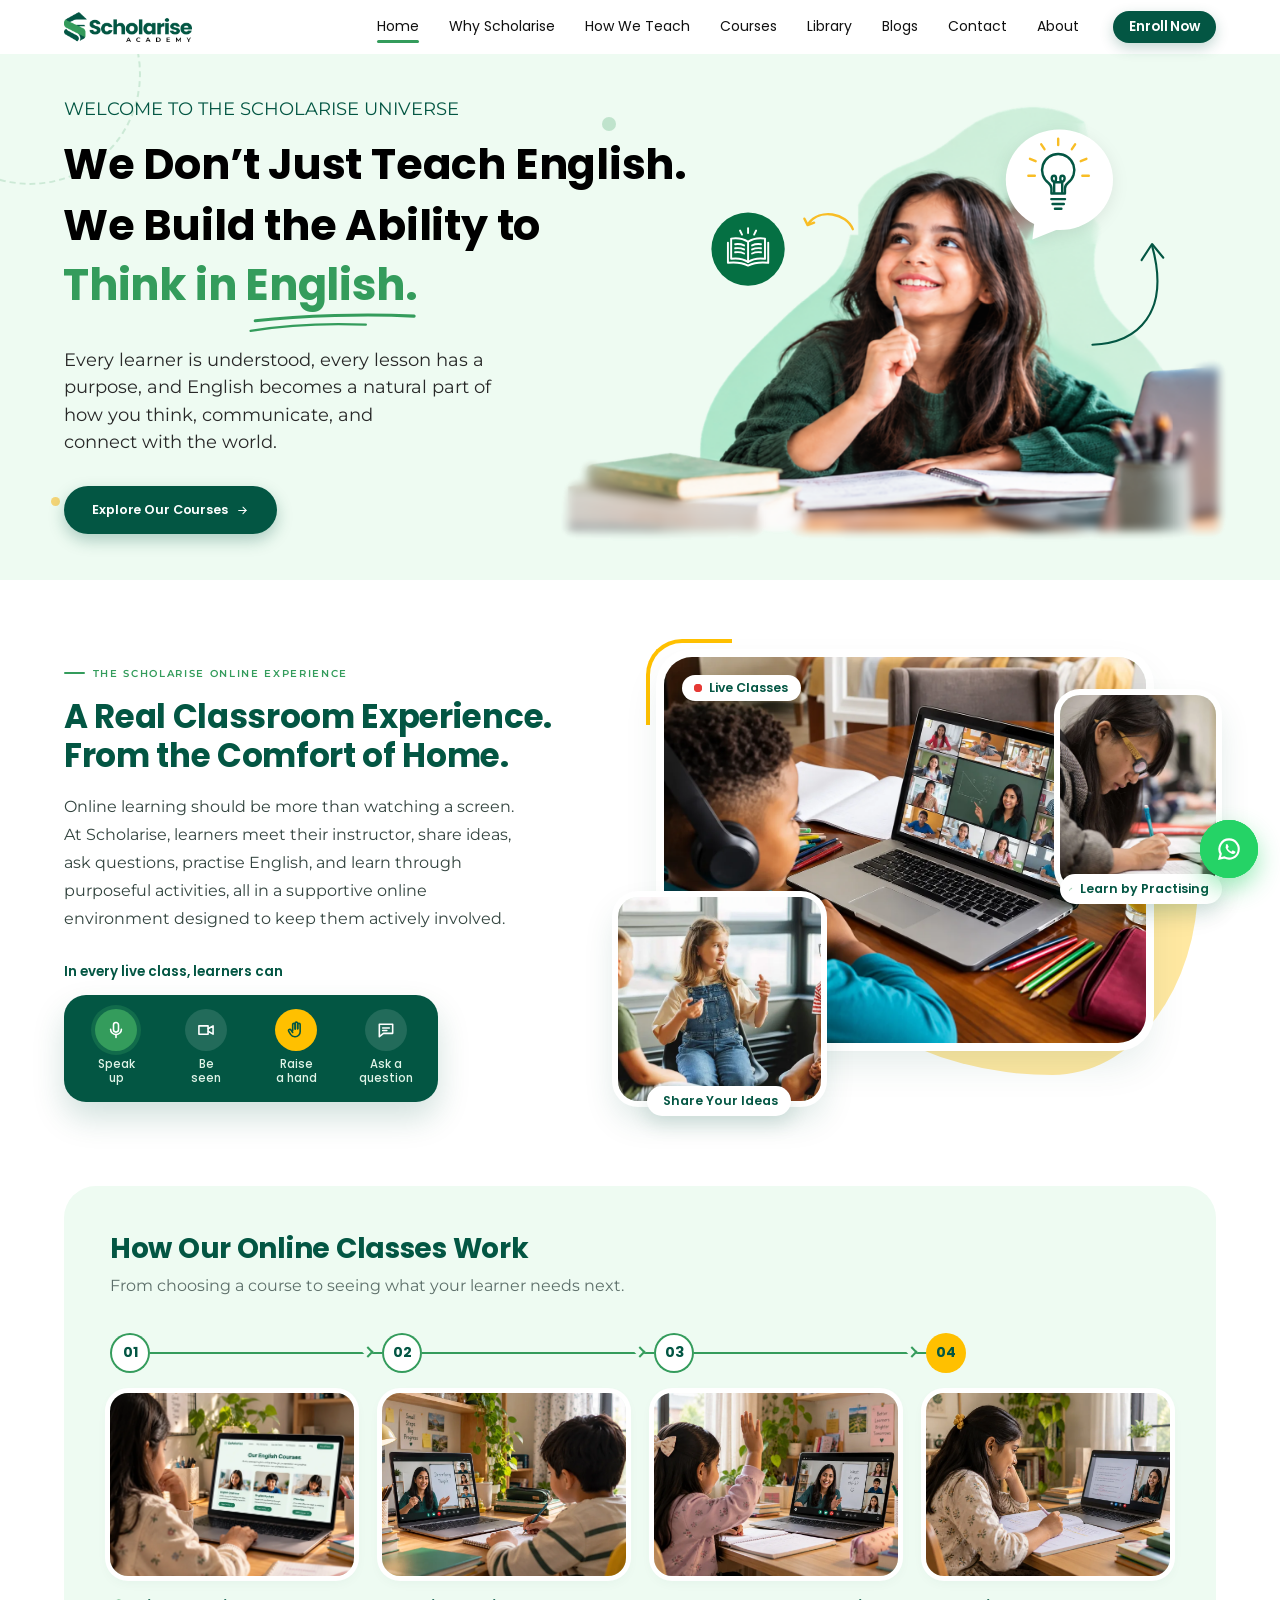
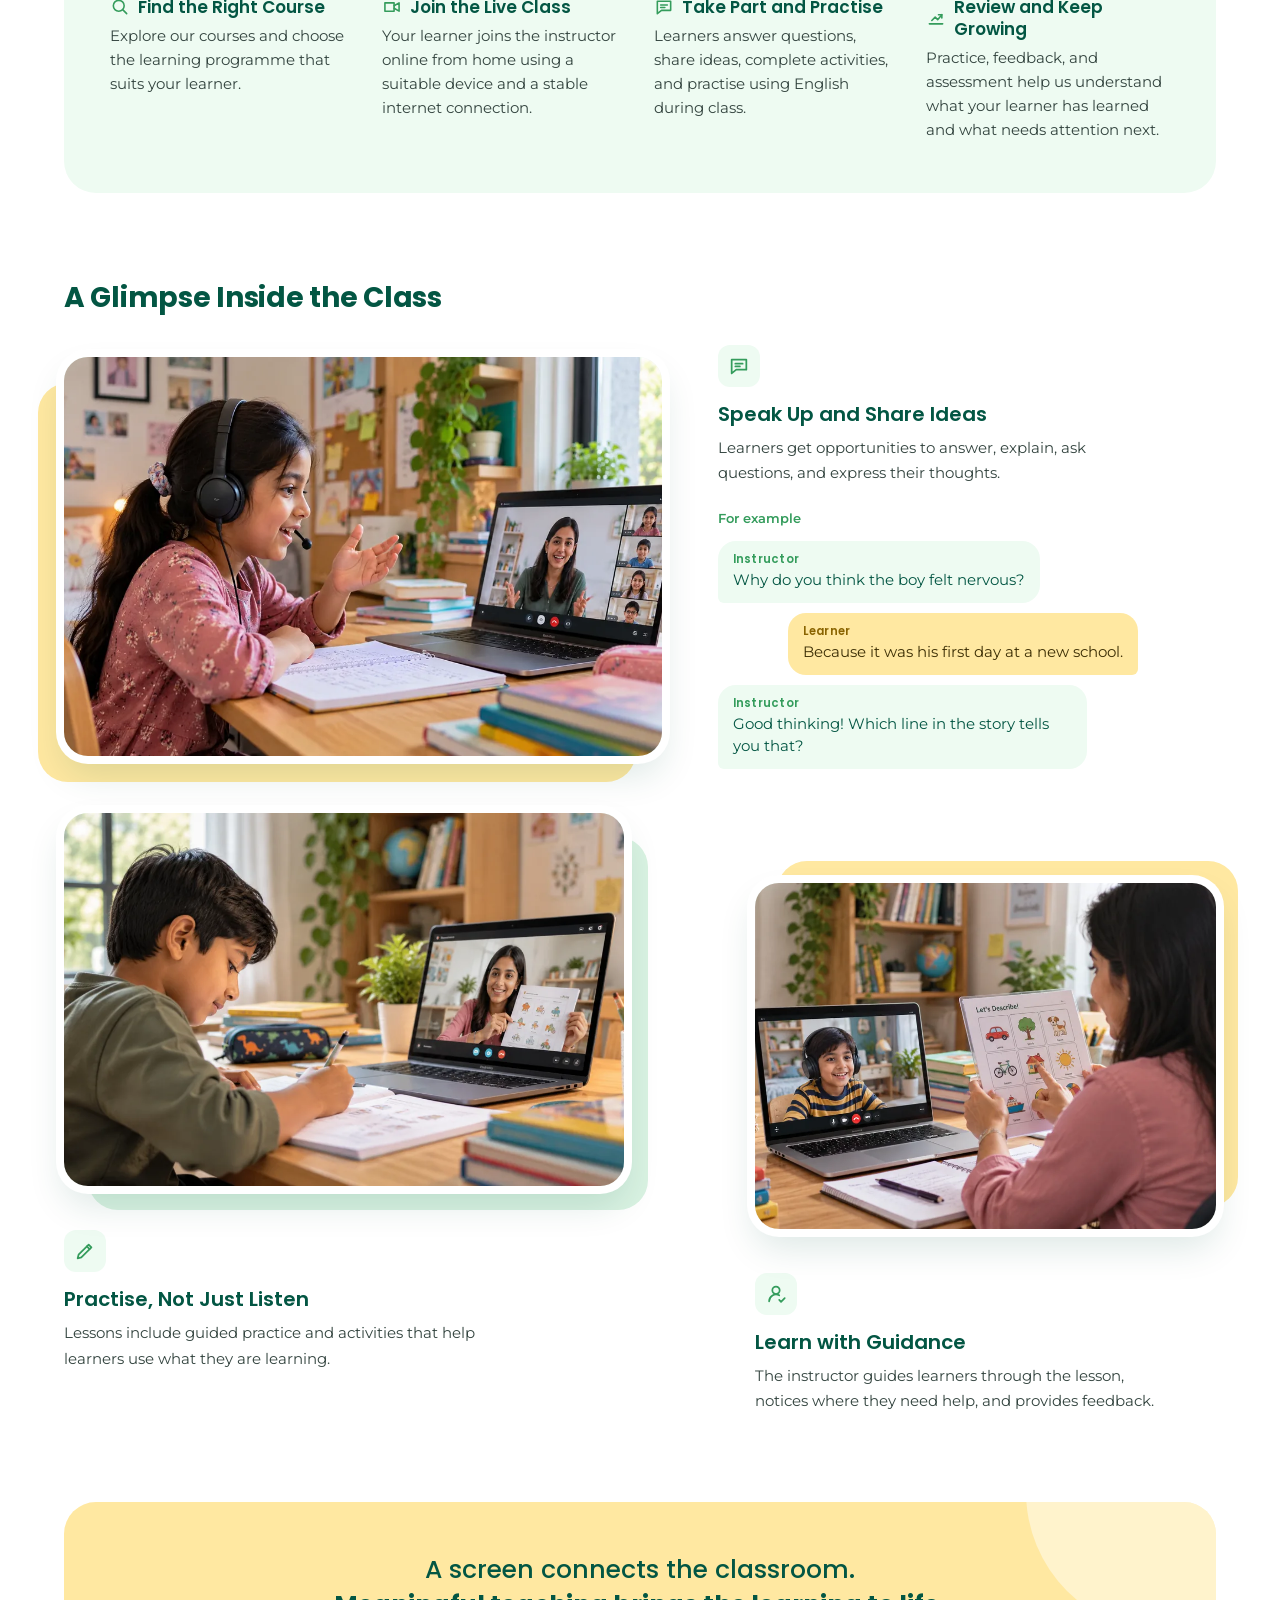
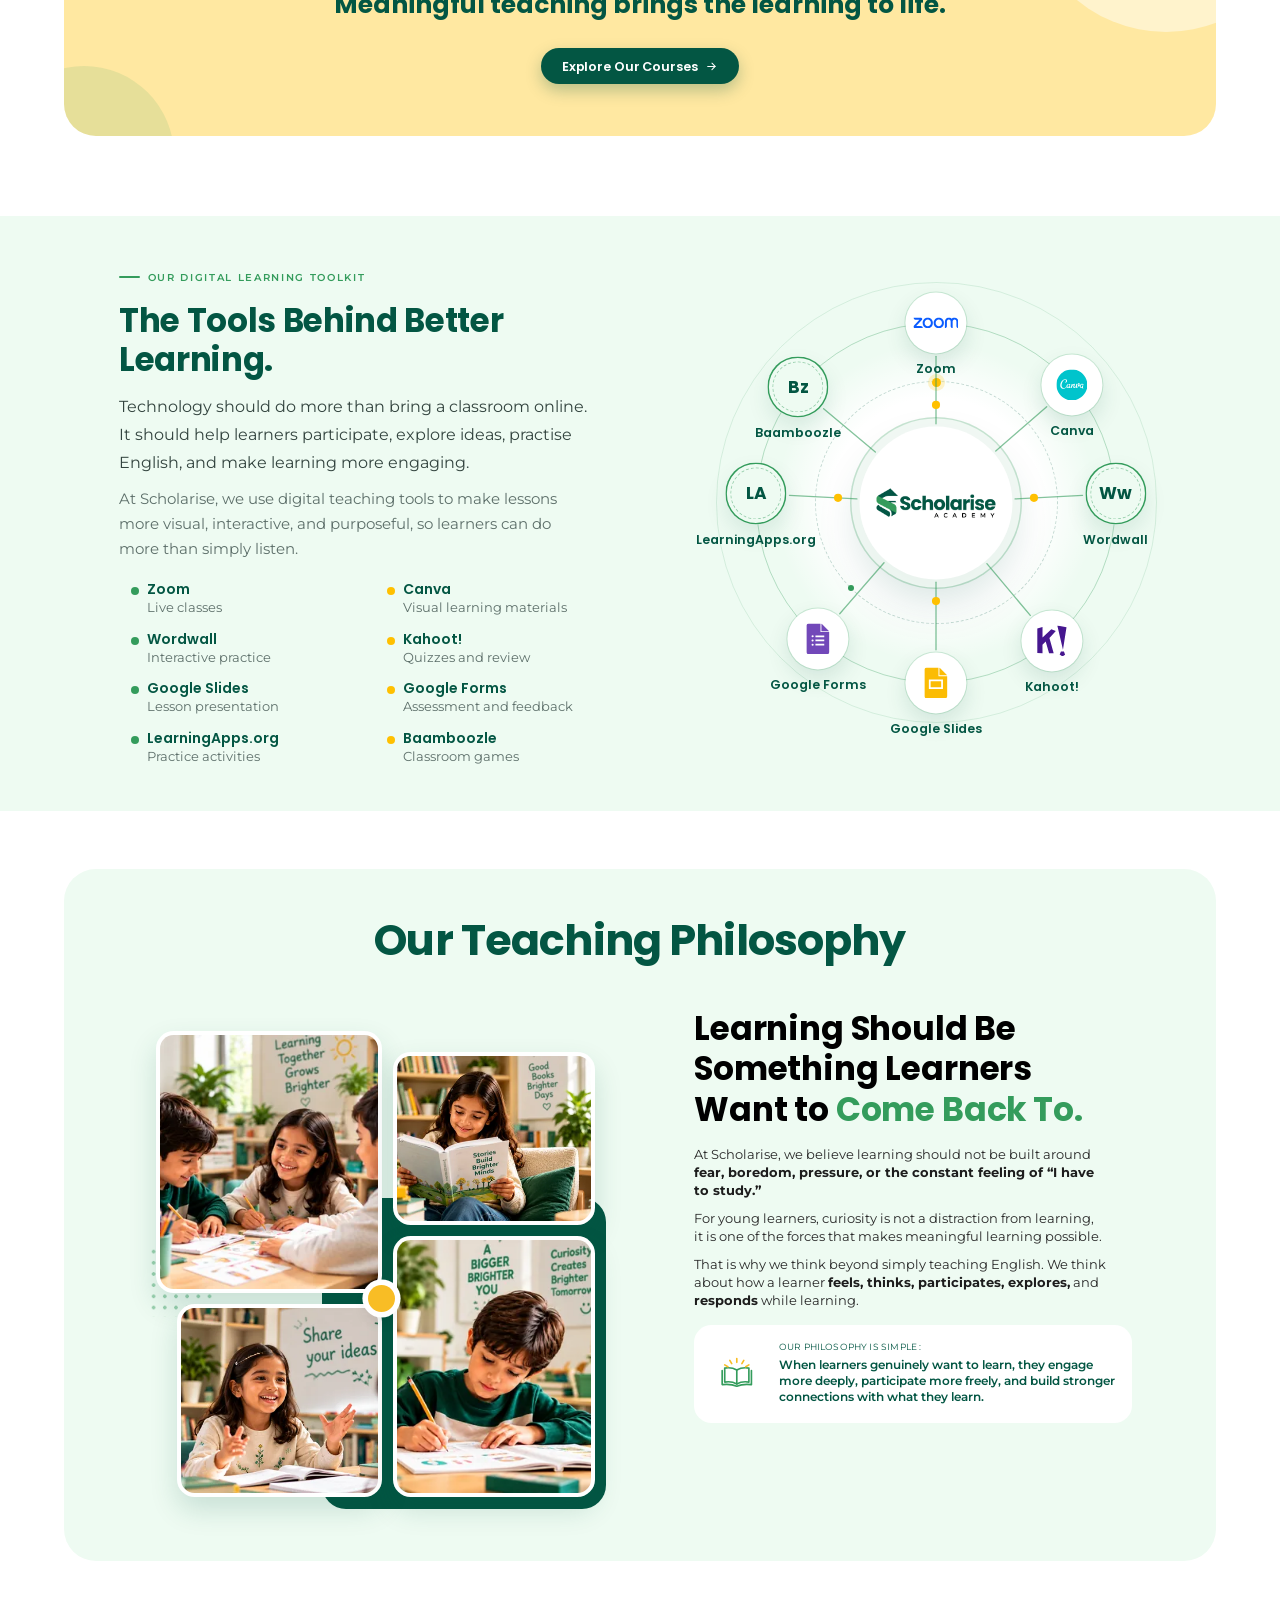
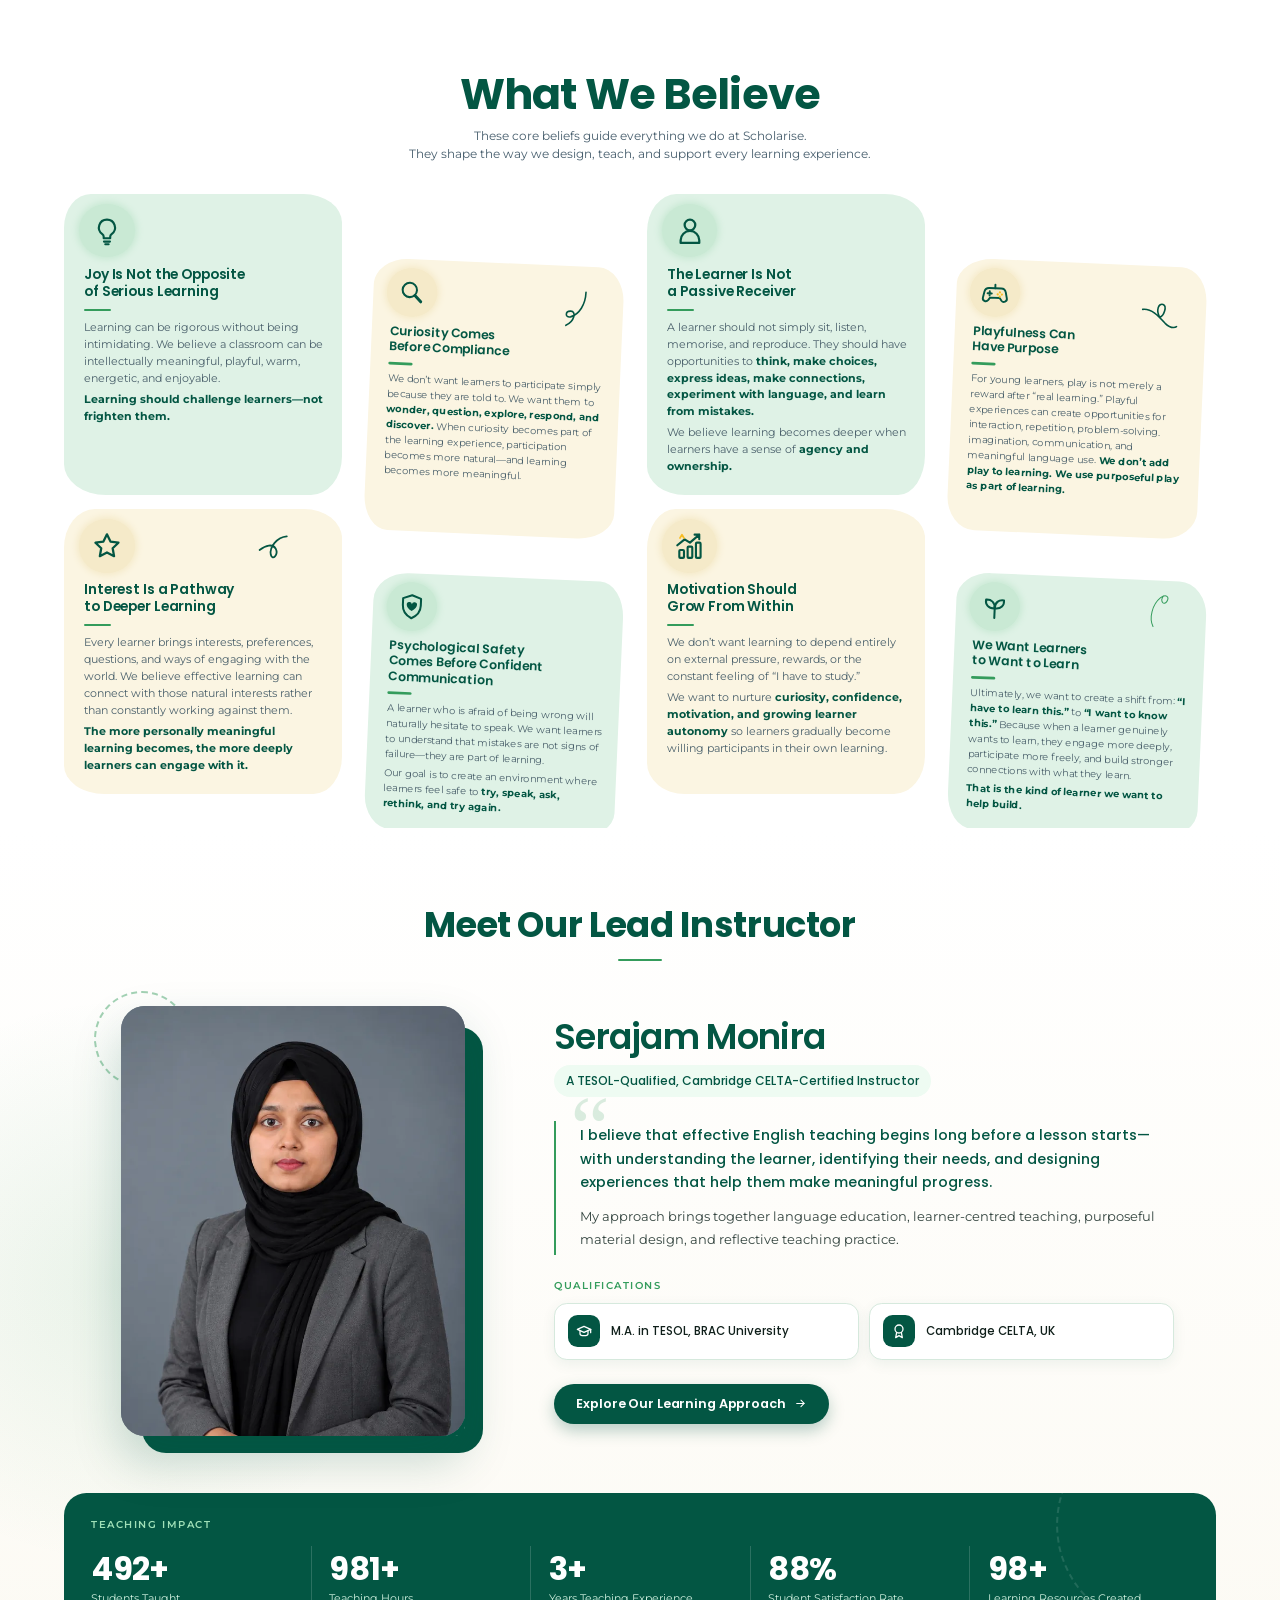
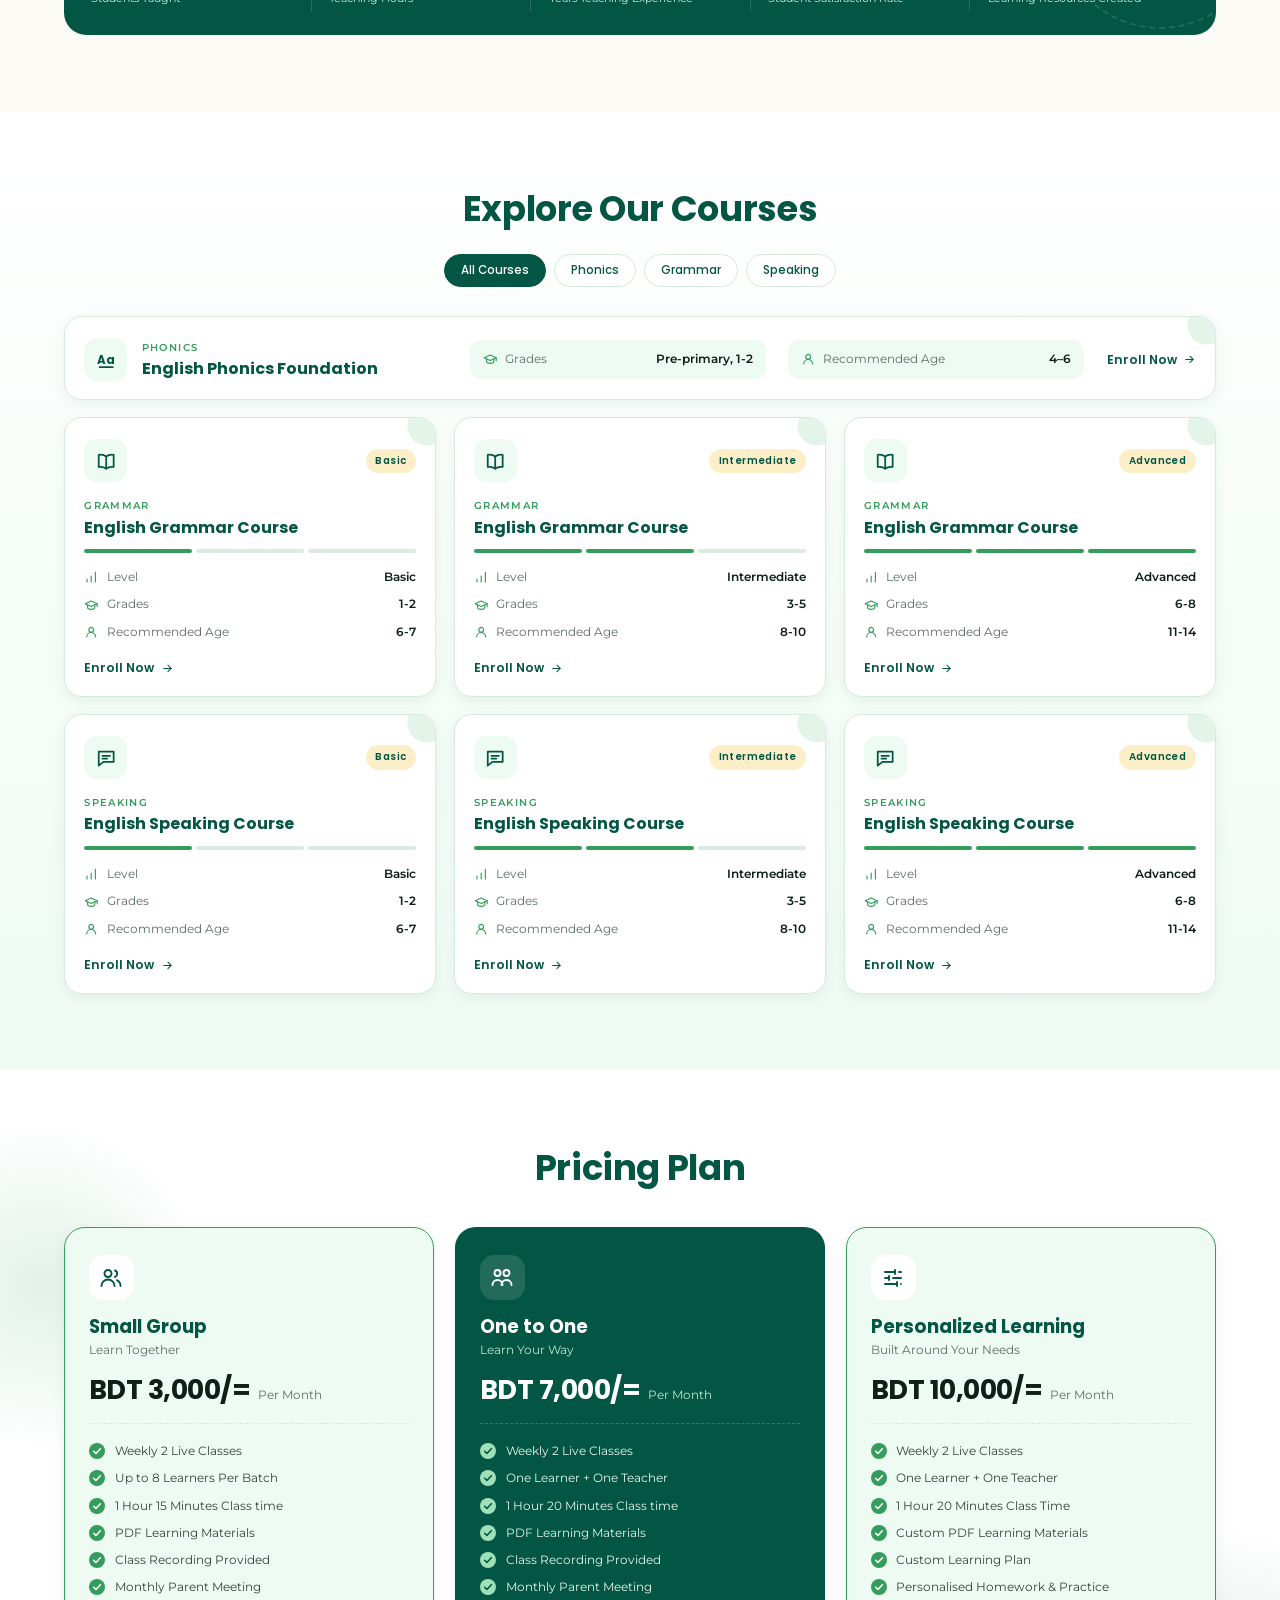
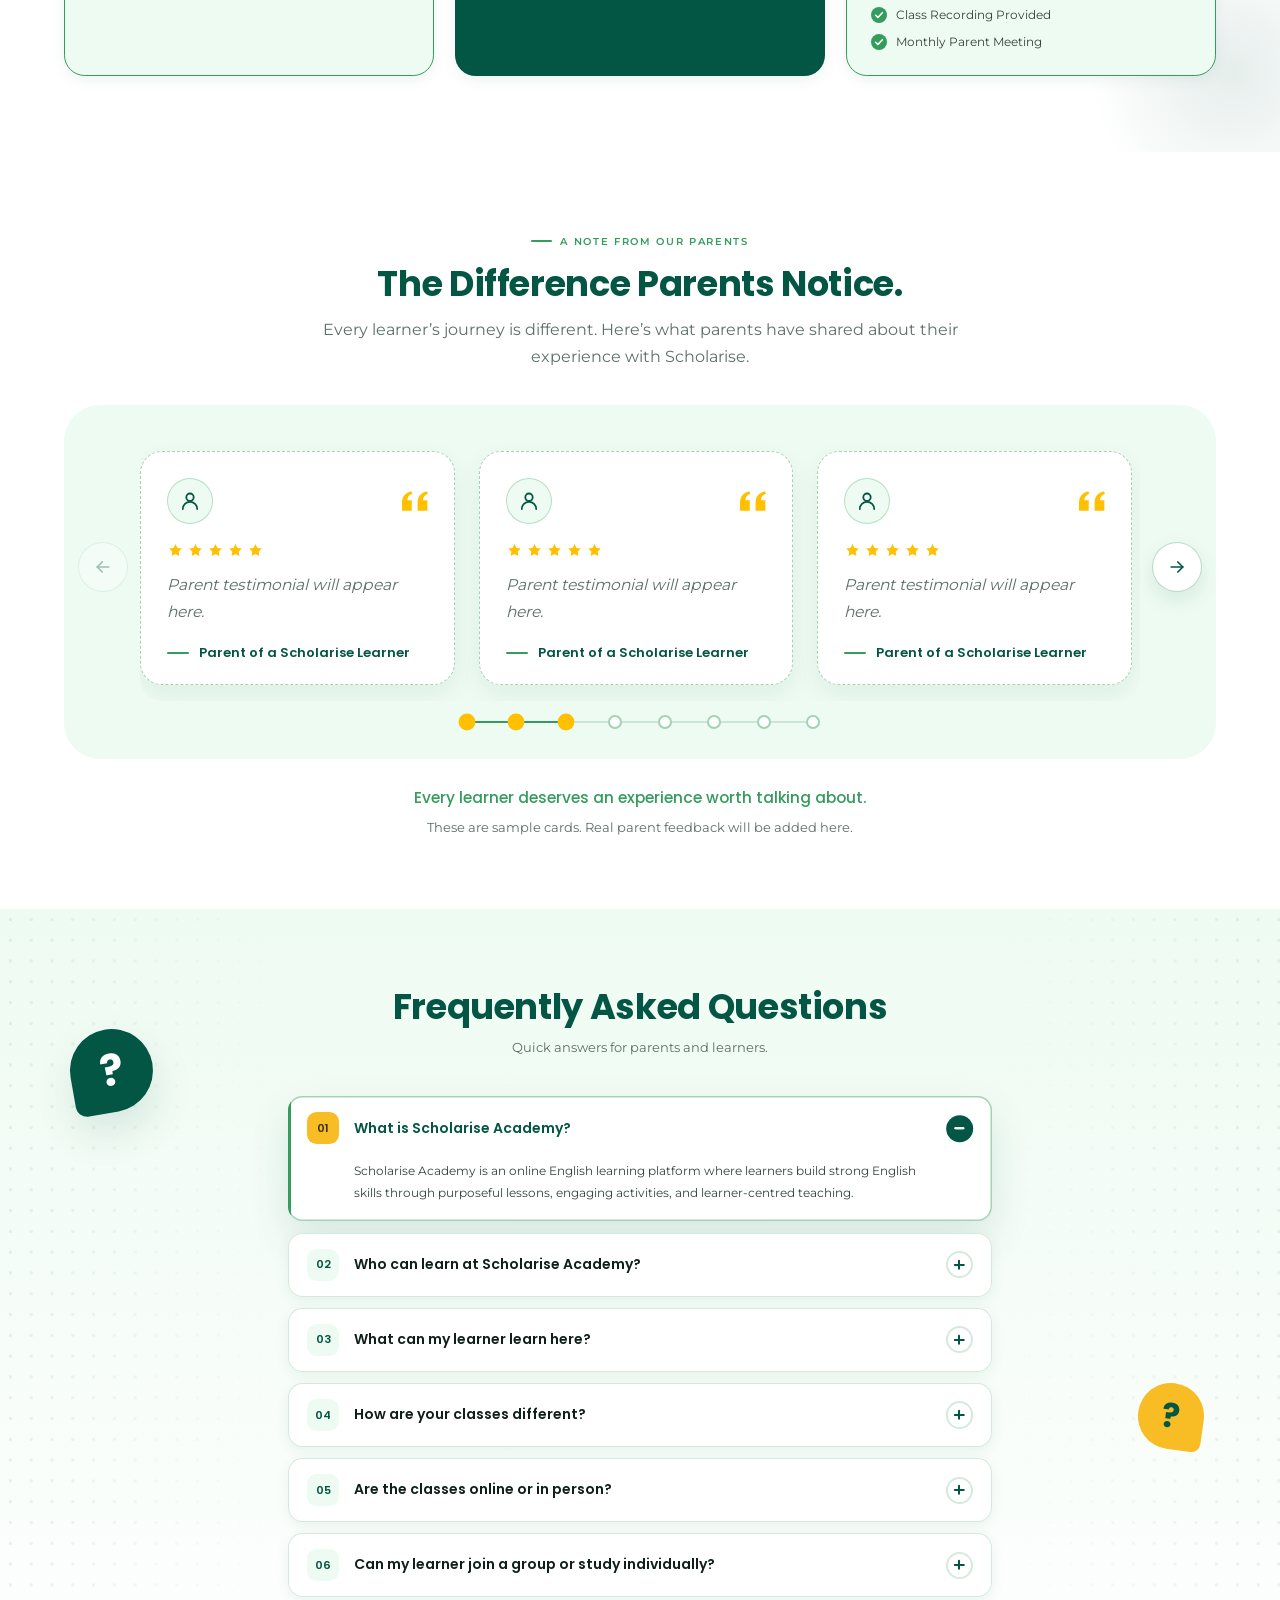
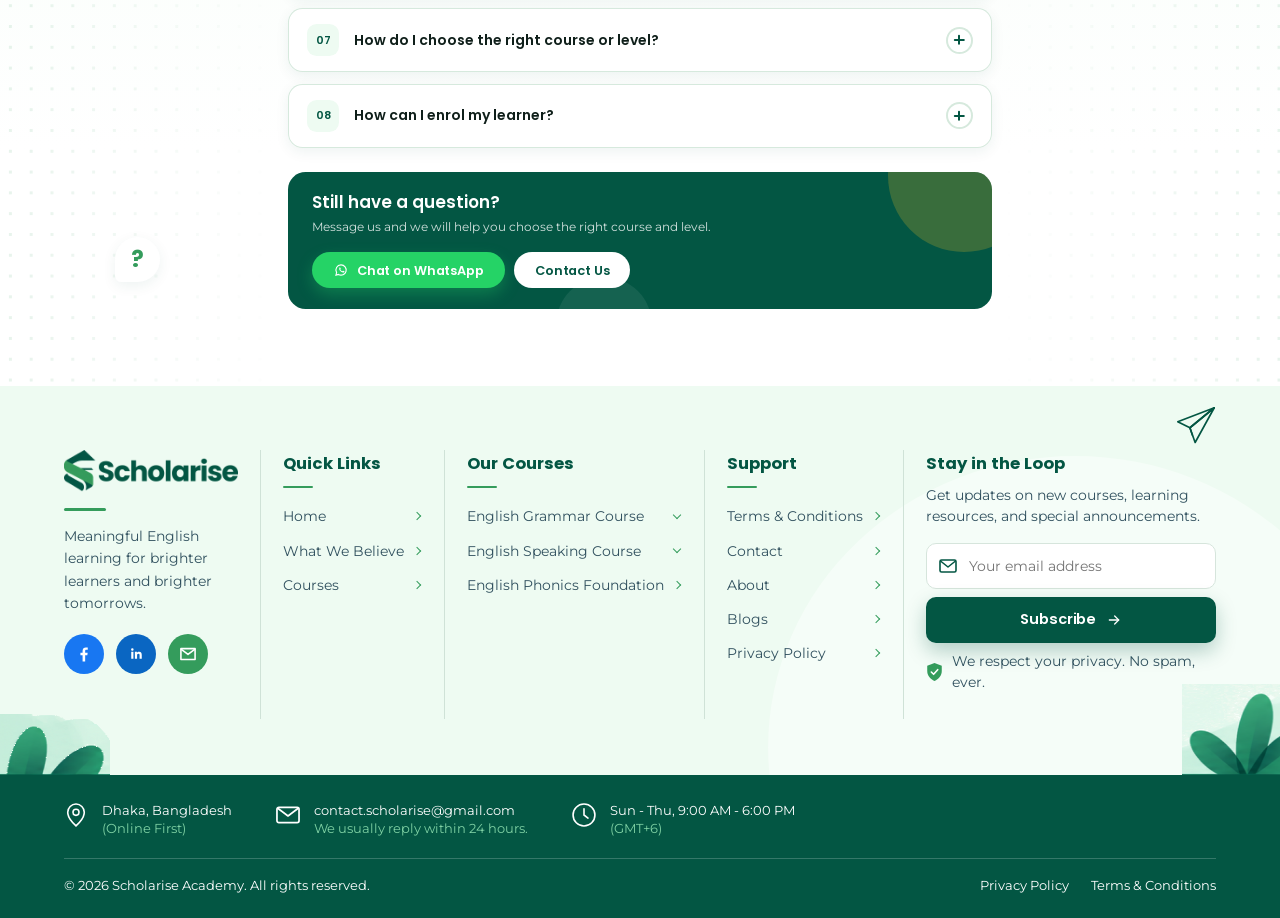
==== commit 15ec549a: "Add parent testimonials slider (placeholders) before the FAQ Eight-card slider with arrows, swipe, k" ====
--- a/index.html
+++ b/index.html
@@ -14,6 +14,7 @@
   <link rel="stylesheet" href="assets/css/home-compact.css">
   <link rel="stylesheet" href="assets/css/online-experience.css">
   <link rel="stylesheet" href="assets/css/toolkit.css">
+  <link rel="stylesheet" href="assets/css/testimonials.css">
   <script>document.documentElement.classList.add('js')</script>
 </head>
 <body class="page-home">
@@ -494,6 +495,25 @@
   </div>
 </section>
 
+<section class="pn" id="parent-notes" aria-labelledby="pn-title" aria-roledescription="carousel">
+  <div class="container">
+    <div class="pn-head" data-reveal>
+      <p class="eyebrow">A Note From Our Parents</p>
+      <h2 class="section-title pn-title" id="pn-title">The Difference Parents Notice.</h2>
+      <p class="pn-sub">Every learner’s journey is different. Here’s what parents have shared about their experience with Scholarise.</p>
+    </div>
+    <div class="pn-stage" data-reveal>
+      <button type="button" class="pn-arrow pn-prev" aria-label="Previous testimonials" aria-controls="pn-track"><svg viewBox="0 0 24 24" fill="none" stroke="currentColor" stroke-width="2" stroke-linecap="round" stroke-linejoin="round" aria-hidden="true"><path d="M19 12H5"/><path d="M11 6l-6 6 6 6"/></svg></button>
+      <ul class="pn-track" id="pn-track" tabindex="0" aria-label="Parent testimonials. Use the left and right arrow keys to move."></ul>
+      <button type="button" class="pn-arrow pn-next" aria-label="Next testimonials" aria-controls="pn-track"><svg viewBox="0 0 24 24" fill="none" stroke="currentColor" stroke-width="2" stroke-linecap="round" stroke-linejoin="round" aria-hidden="true"><path d="M5 12h14"/><path d="M13 6l6 6-6 6"/></svg></button>
+      <div class="pn-path" id="pn-path"></div>
+      <p class="sr-only" id="pn-status" aria-live="polite"></p>
+    </div>
+    <p class="pn-close" data-reveal>Every learner deserves an experience worth talking about.</p>
+    <p class="pn-sample-note">These are sample cards. Real parent feedback will be added here.</p>
+  </div>
+</section>
+
 <section class="section faq" id="faq" aria-labelledby="faq-h">
   <span class="faq-bubble b1" aria-hidden="true">?</span><span class="faq-bubble b2" aria-hidden="true">?</span><span class="faq-bubble b3" aria-hidden="true">?</span>
   <div class="container">
@@ -633,5 +653,6 @@
 <script src="assets/js/guard.js"></script>
 <script src="assets/js/online-experience.js"></script>
 <script src="assets/js/toolkit.js"></script>
+<script src="assets/js/testimonials.js"></script>
 </body>
 </html>
--- a/assets/css/testimonials.css
+++ b/assets/css/testimonials.css
@@ -0,0 +1,95 @@
+/* =========================================================
+   Home: "A Note From Our Parents" (#parent-notes)
+   Brand tokens from style.css. Content: assets/js/testimonials.js
+   ========================================================= */
+
+.pn { position: relative; padding: 72px 0 70px; background: #fff; }
+.pn-head { max-width: 680px; margin: 0 auto; text-align: center; }
+.page-home .pn .pn-title { margin-top: 12px; }
+.pn-sub { margin-top: 12px; font-size: 16px; line-height: 1.7; color: var(--muted); }
+
+/* the light green stage the cards sit on */
+.pn-stage { position: relative; margin-top: 34px; padding: 38px 76px 30px; border-radius: 36px; background: var(--light); }
+
+.pn-track { list-style: none; margin: 0; padding: 8px 4px 16px; display: grid; grid-auto-flow: column;
+  grid-auto-columns: calc((100% - 48px) / 3); gap: 24px; overflow-x: auto; overscroll-behavior-x: contain;
+  scroll-snap-type: x mandatory; scroll-behavior: smooth; scrollbar-width: none; border-radius: 22px; }
+.pn-track::-webkit-scrollbar { display: none; }
+.pn-track:focus-visible { outline: 3px solid var(--color-accent); outline-offset: 4px; }
+.pn-slide { scroll-snap-align: start; min-width: 0; }
+
+/* ---------- card ---------- */
+.pn-card { display: flex; flex-direction: column; height: 100%; margin: 0; padding: 26px 26px 22px; border-radius: 22px; background: #fff;
+  border: 1px solid rgba(52, 156, 92, .22); box-shadow: 0 10px 26px rgba(3, 86, 67, .07);
+  transition: transform .4s var(--ease), border-color .4s, box-shadow .4s var(--ease); }
+.pn-card:hover { transform: translateY(-4px); border-color: var(--secondary); box-shadow: 0 18px 36px rgba(3, 86, 67, .12); }
+.pn-top { display: flex; align-items: center; justify-content: space-between; }
+.pn-avatar { display: grid; place-items: center; width: 46px; height: 46px; border-radius: 50%; background: var(--light); color: var(--primary); box-shadow: inset 0 0 0 1px rgba(52, 156, 92, .3); }
+.pn-avatar svg { width: 24px; height: 24px; }
+.pn-quote svg { display: block; width: 26px; height: 20px; fill: var(--color-accent); }
+.pn-stars { display: flex; gap: 3px; margin-top: 18px; }
+.pn-stars svg { width: 17px; height: 17px; fill: var(--color-accent); }
+.pn-text { flex: 1; margin: 12px 0 0; }
+.pn-text p { font-size: 15.5px; line-height: 1.75; color: var(--text); }
+.pn-by { display: flex; align-items: center; flex-wrap: wrap; gap: 10px; margin-top: 20px; font-family: var(--font-head); font-weight: 600; font-size: 13px; line-height: 1.3; color: var(--primary); }
+.pn-rule { width: 22px; height: 2px; border-radius: 2px; background: var(--secondary); }
+.pn-meta { display: inline-flex; gap: 8px; font-weight: 500; color: var(--muted); }
+
+/* placeholders look clearly like samples, never like real reviews */
+.pn-card.is-placeholder { border-style: dashed; border-color: rgba(52, 156, 92, .45); }
+.pn-card.is-placeholder .pn-text p { font-style: italic; color: var(--muted); }
+.pn-sample-note { display: none; margin-top: 8px; text-align: center; font-size: 12.5px; color: var(--muted); }
+.has-placeholders .pn-sample-note { display: block; }
+
+/* ---------- arrows ---------- */
+.pn-arrow { position: absolute; top: calc(50% - 40px); z-index: 2; display: grid; place-items: center; width: 50px; height: 50px; padding: 0; border-radius: 50%;
+  border: 1px solid rgba(52, 156, 92, .35); background: #fff; color: var(--primary); cursor: pointer; box-shadow: 0 8px 20px rgba(3, 86, 67, .1);
+  transition: background-color .3s, color .3s, transform .3s var(--ease), opacity .3s; }
+.pn-prev { left: 14px; }
+.pn-next { right: 14px; }
+.pn-arrow svg { width: 20px; height: 20px; }
+.pn-arrow:hover:not(:disabled) { background: var(--primary); color: #fff; }
+.pn-prev:hover:not(:disabled) { transform: translateX(-2px); }
+.pn-next:hover:not(:disabled) { transform: translateX(2px); }
+.pn-arrow:focus-visible { outline: 3px solid var(--color-accent); outline-offset: 3px; }
+.pn-arrow:disabled { opacity: .35; cursor: default; box-shadow: none; }
+
+/* ---------- the one memorable detail: a learning-journey path, one stop per parent ---------- */
+.pn-path { position: relative; display: flex; justify-content: space-between; align-items: center; width: min(360px, 70%); margin: 14px auto 0; }
+.pn-path-line { position: absolute; left: 7px; right: 7px; top: 50%; height: 2px; margin-top: -1px; border-radius: 2px; background: rgba(3, 86, 67, .14); overflow: hidden; }
+.pn-path-fill { position: absolute; inset: 0; background: var(--secondary); transform: scaleX(0); transform-origin: left center; transition: transform .6s var(--ease); }
+.pn-stop { position: relative; z-index: 1; width: 14px; height: 14px; padding: 0; border-radius: 50%; border: 2px solid rgba(52, 156, 92, .45); background: #fff; cursor: pointer;
+  transition: background-color .35s, border-color .35s, transform .35s var(--ease); }
+.pn-stop::after { content: ""; position: absolute; inset: -9px; } /* bigger tap area */
+.pn-stop.is-seen { background: var(--secondary); border-color: var(--secondary); }
+.pn-stop.is-here { background: var(--color-accent); border-color: var(--color-accent); transform: scale(1.2); }
+.pn-stop:focus-visible { outline: 3px solid var(--primary); outline-offset: 3px; }
+
+.pn-close { margin-top: 26px; text-align: center; font-family: var(--font-head); font-weight: 500; font-size: 15.5px; color: var(--secondary); }
+
+/* ---------- tablet: two cards ---------- */
+@media (max-width: 999px) {
+  .pn { padding: 60px 0 58px; }
+  .pn-stage { padding: 32px 66px 26px; border-radius: 30px; }
+  .pn-track { grid-auto-columns: calc((100% - 20px) / 2); gap: 20px; }
+}
+
+/* ---------- phone: one card, controls underneath ---------- */
+@media (max-width: 640px) {
+  .pn { padding: 50px 0 48px; }
+  .pn-sub { font-size: 15px; }
+  .pn-stage { display: grid; grid-template-columns: auto minmax(0, 1fr) auto; grid-template-areas: "track track track" "prev path next";
+    align-items: center; gap: 14px 12px; margin-top: 26px; padding: 22px 14px 18px; border-radius: 24px; }
+  .pn-track { grid-area: track; grid-auto-columns: 100%; gap: 14px; padding: 4px 2px 8px; }
+  .pn-arrow { position: static; width: 46px; height: 46px; }
+  .pn-prev { grid-area: prev; }
+  .pn-next { grid-area: next; }
+  .pn-path { grid-area: path; width: 100%; margin: 0; }
+  .pn-card { padding: 22px 20px 20px; }
+  .pn-text p { font-size: 15px; }
+}
+
+@media (prefers-reduced-motion: reduce) {
+  .pn-track { scroll-behavior: auto; }
+  .pn-card, .pn-path-fill, .pn-stop, .pn-arrow { transition: none; }
+}
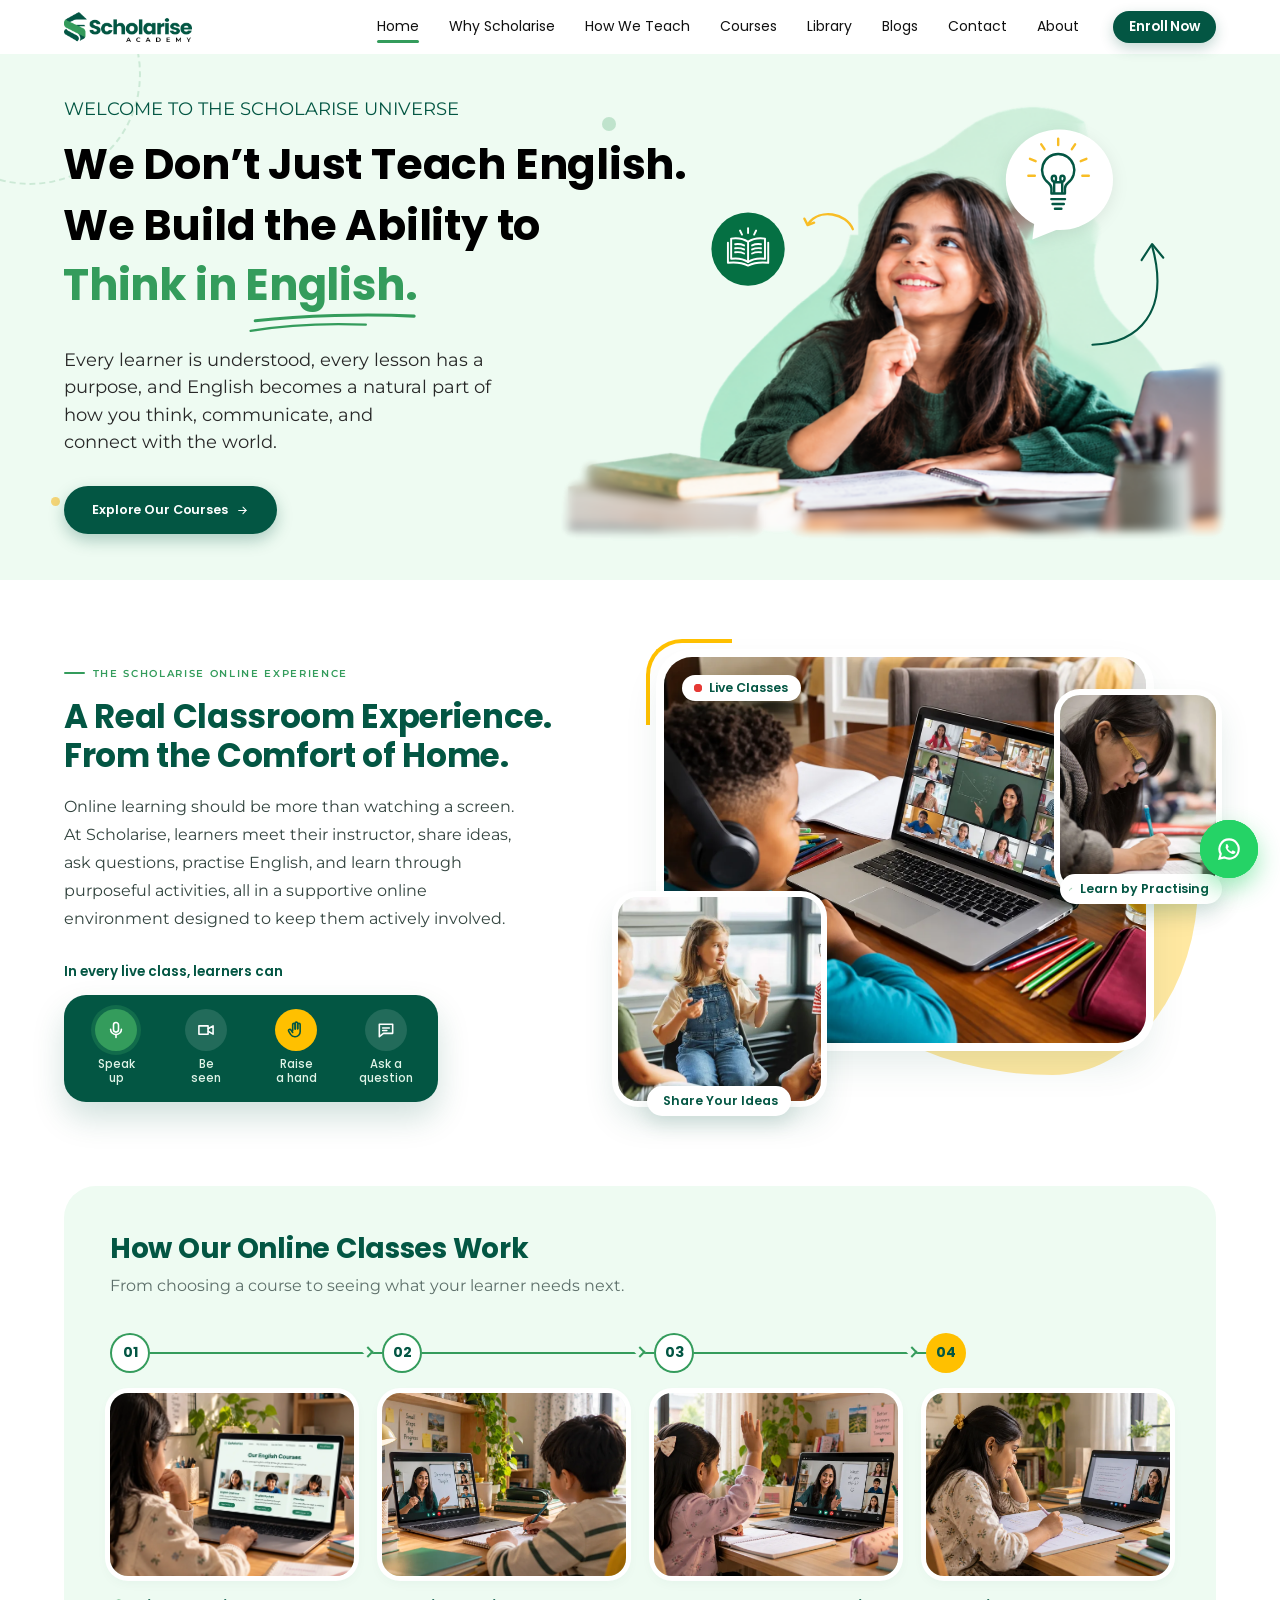
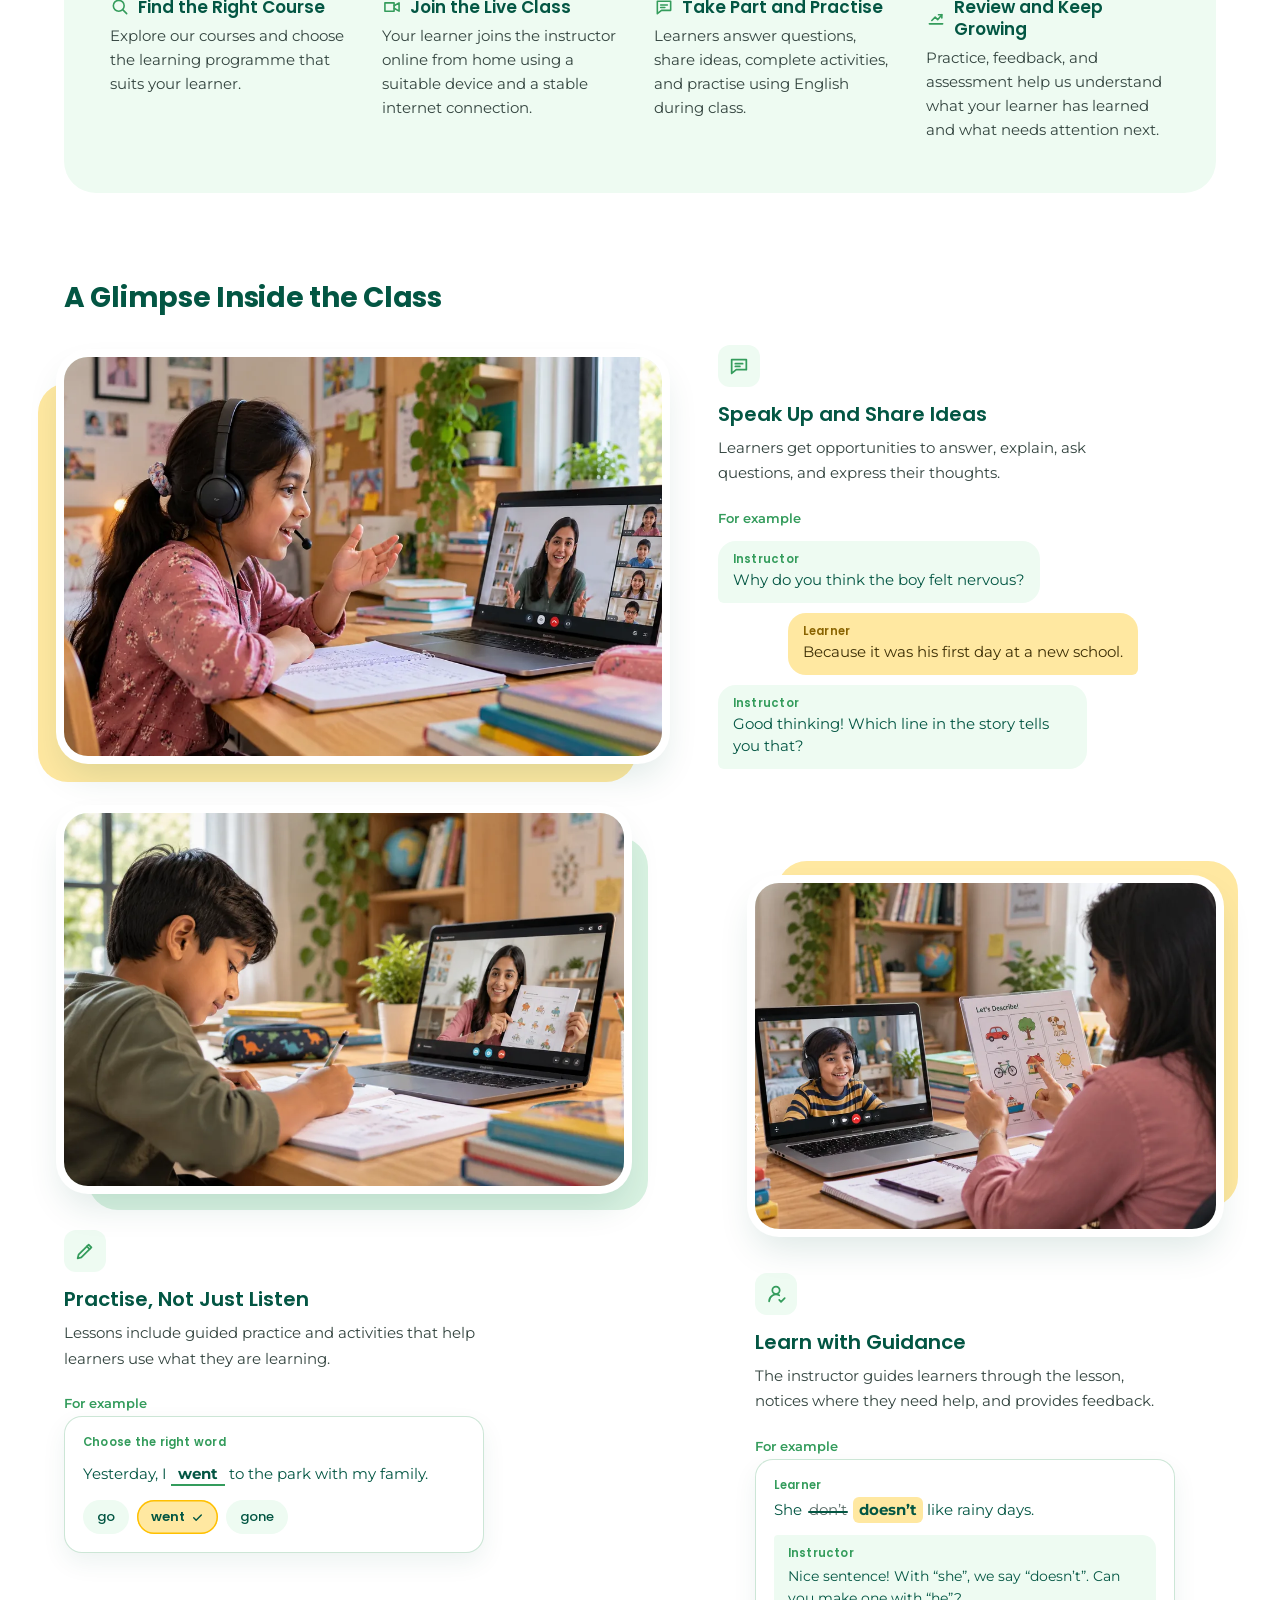
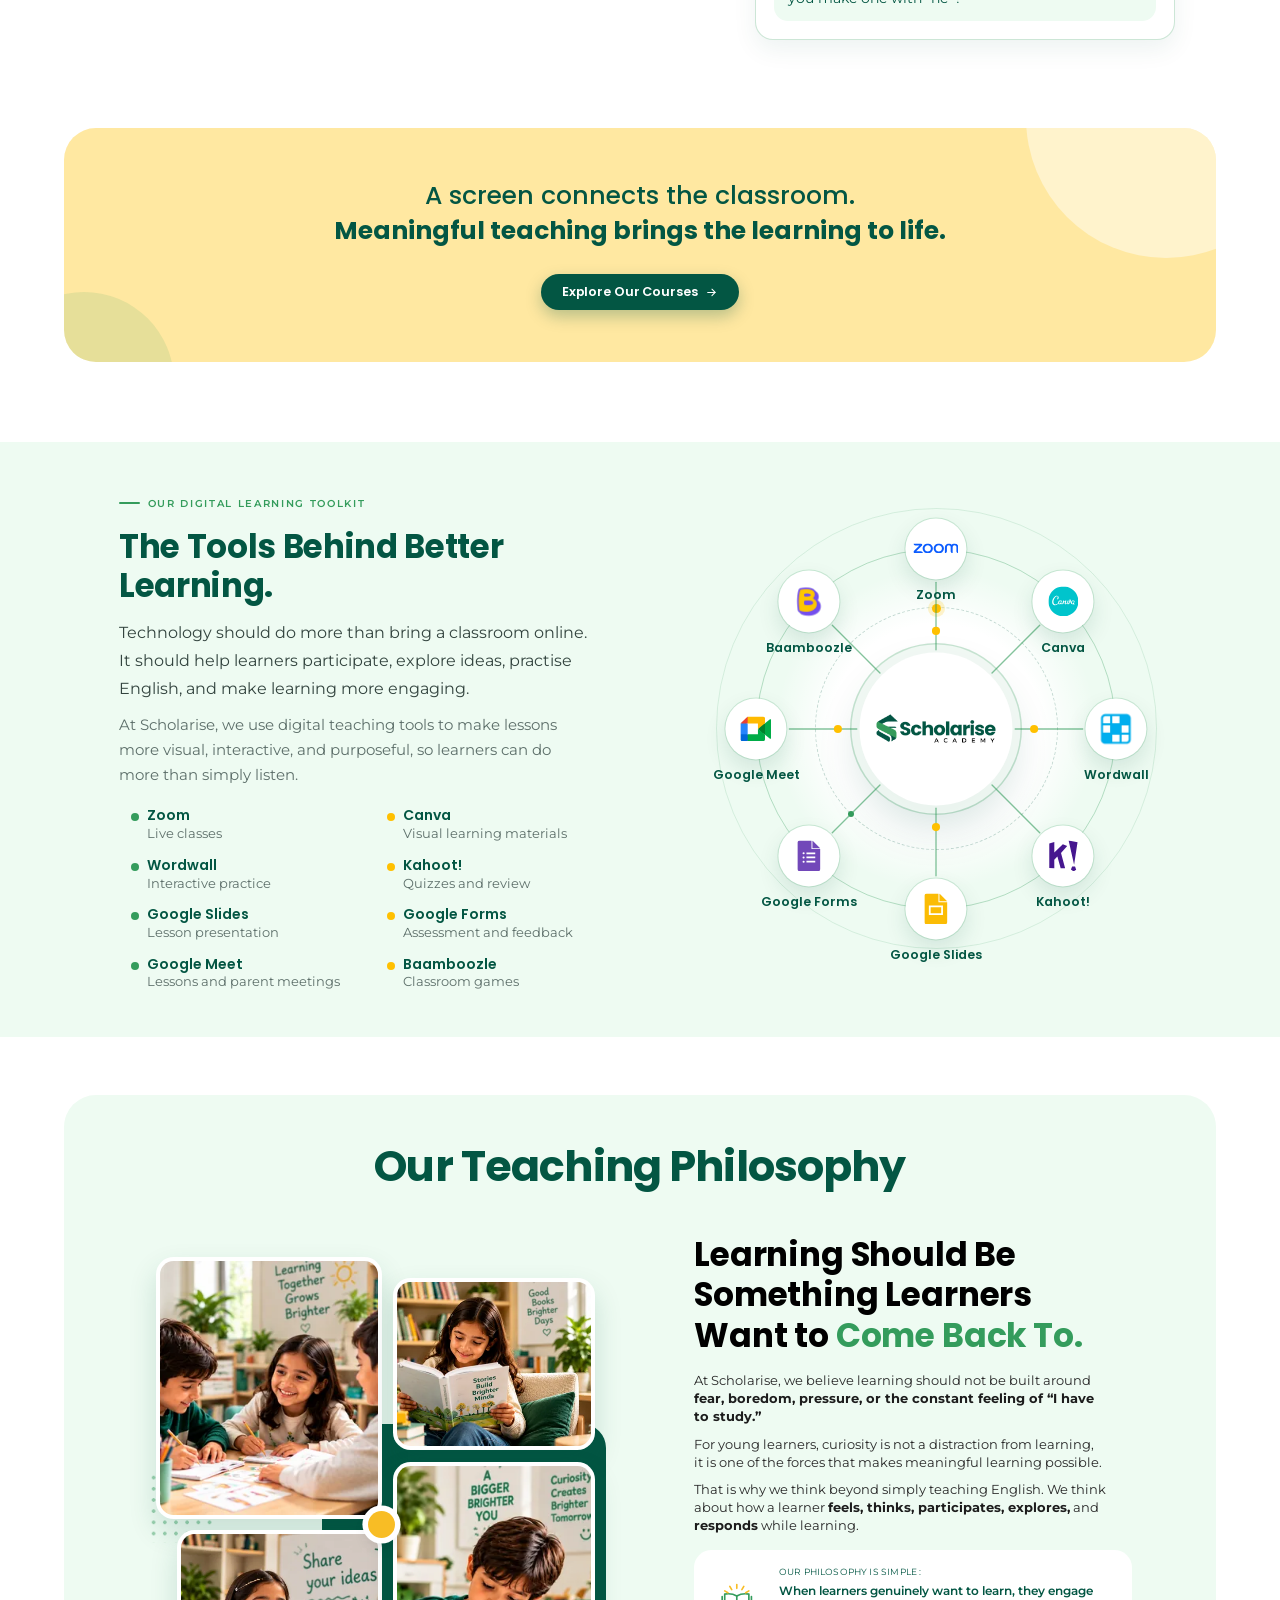
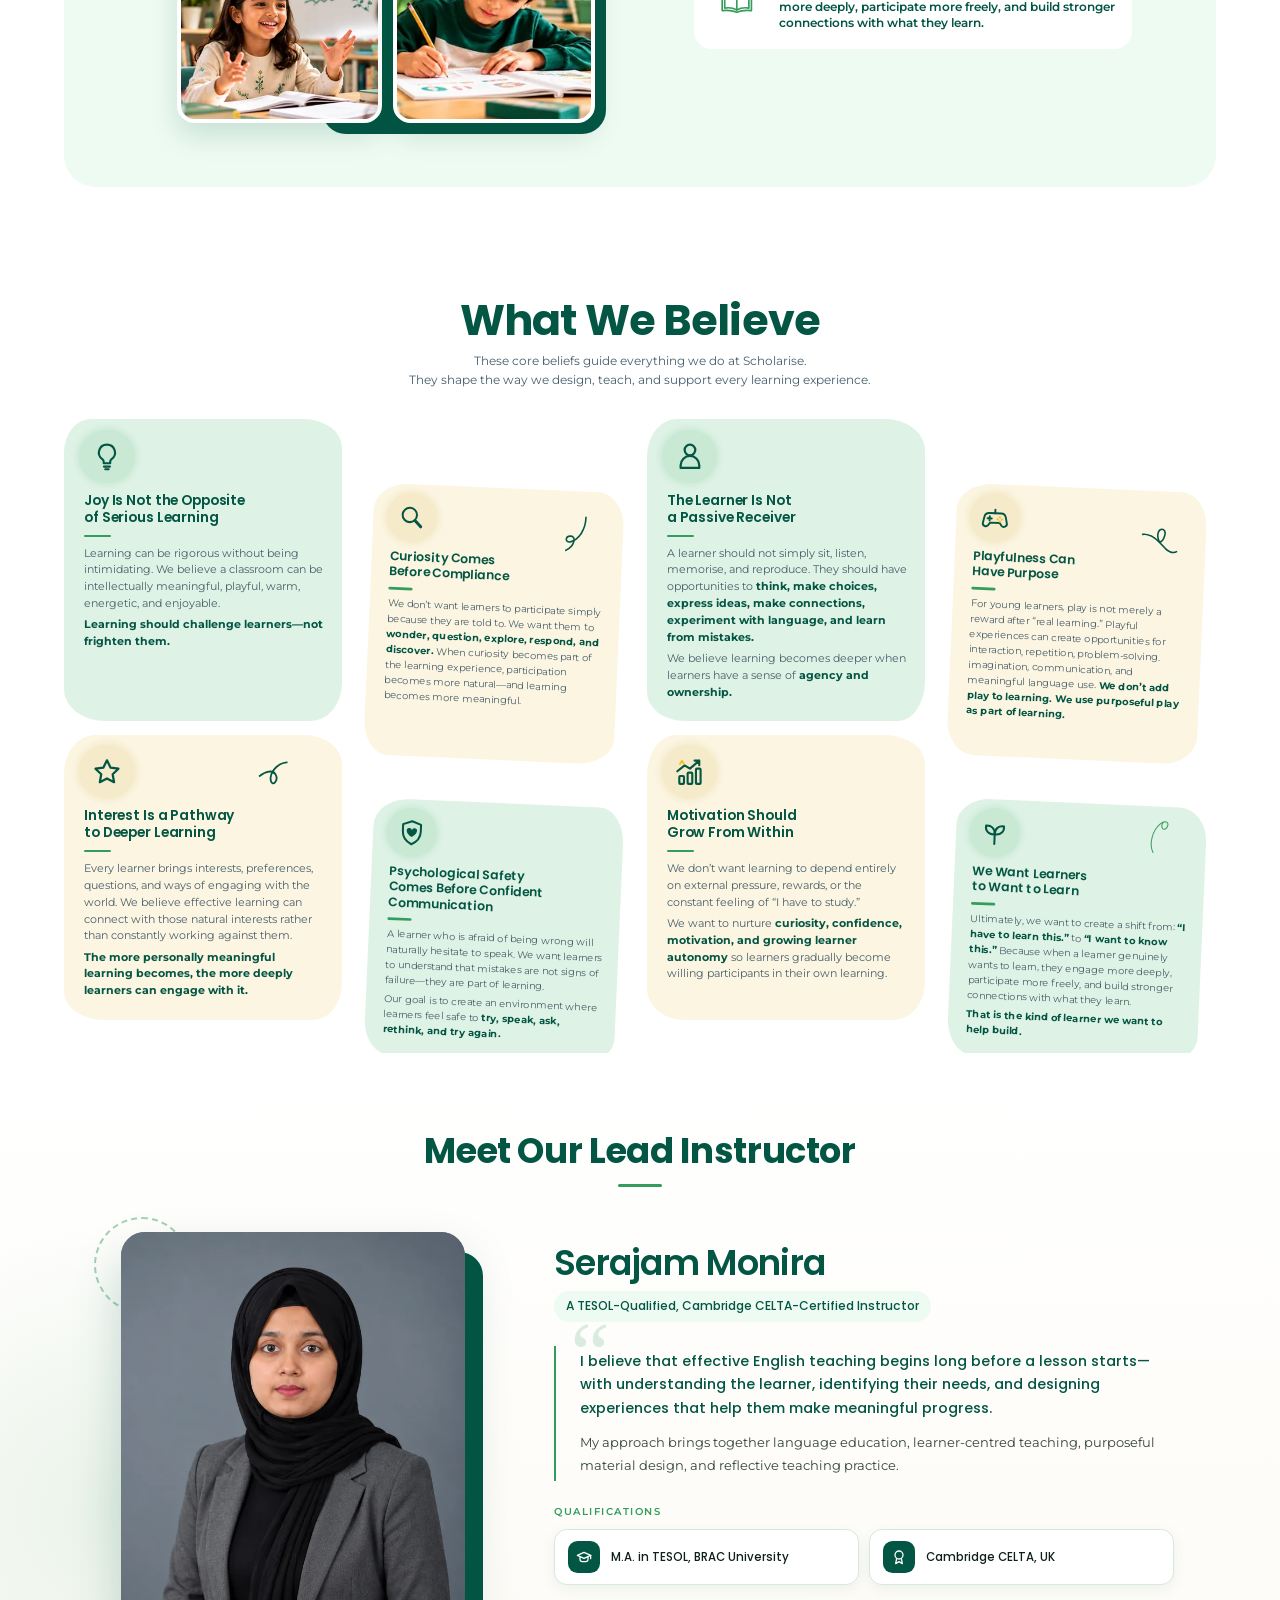
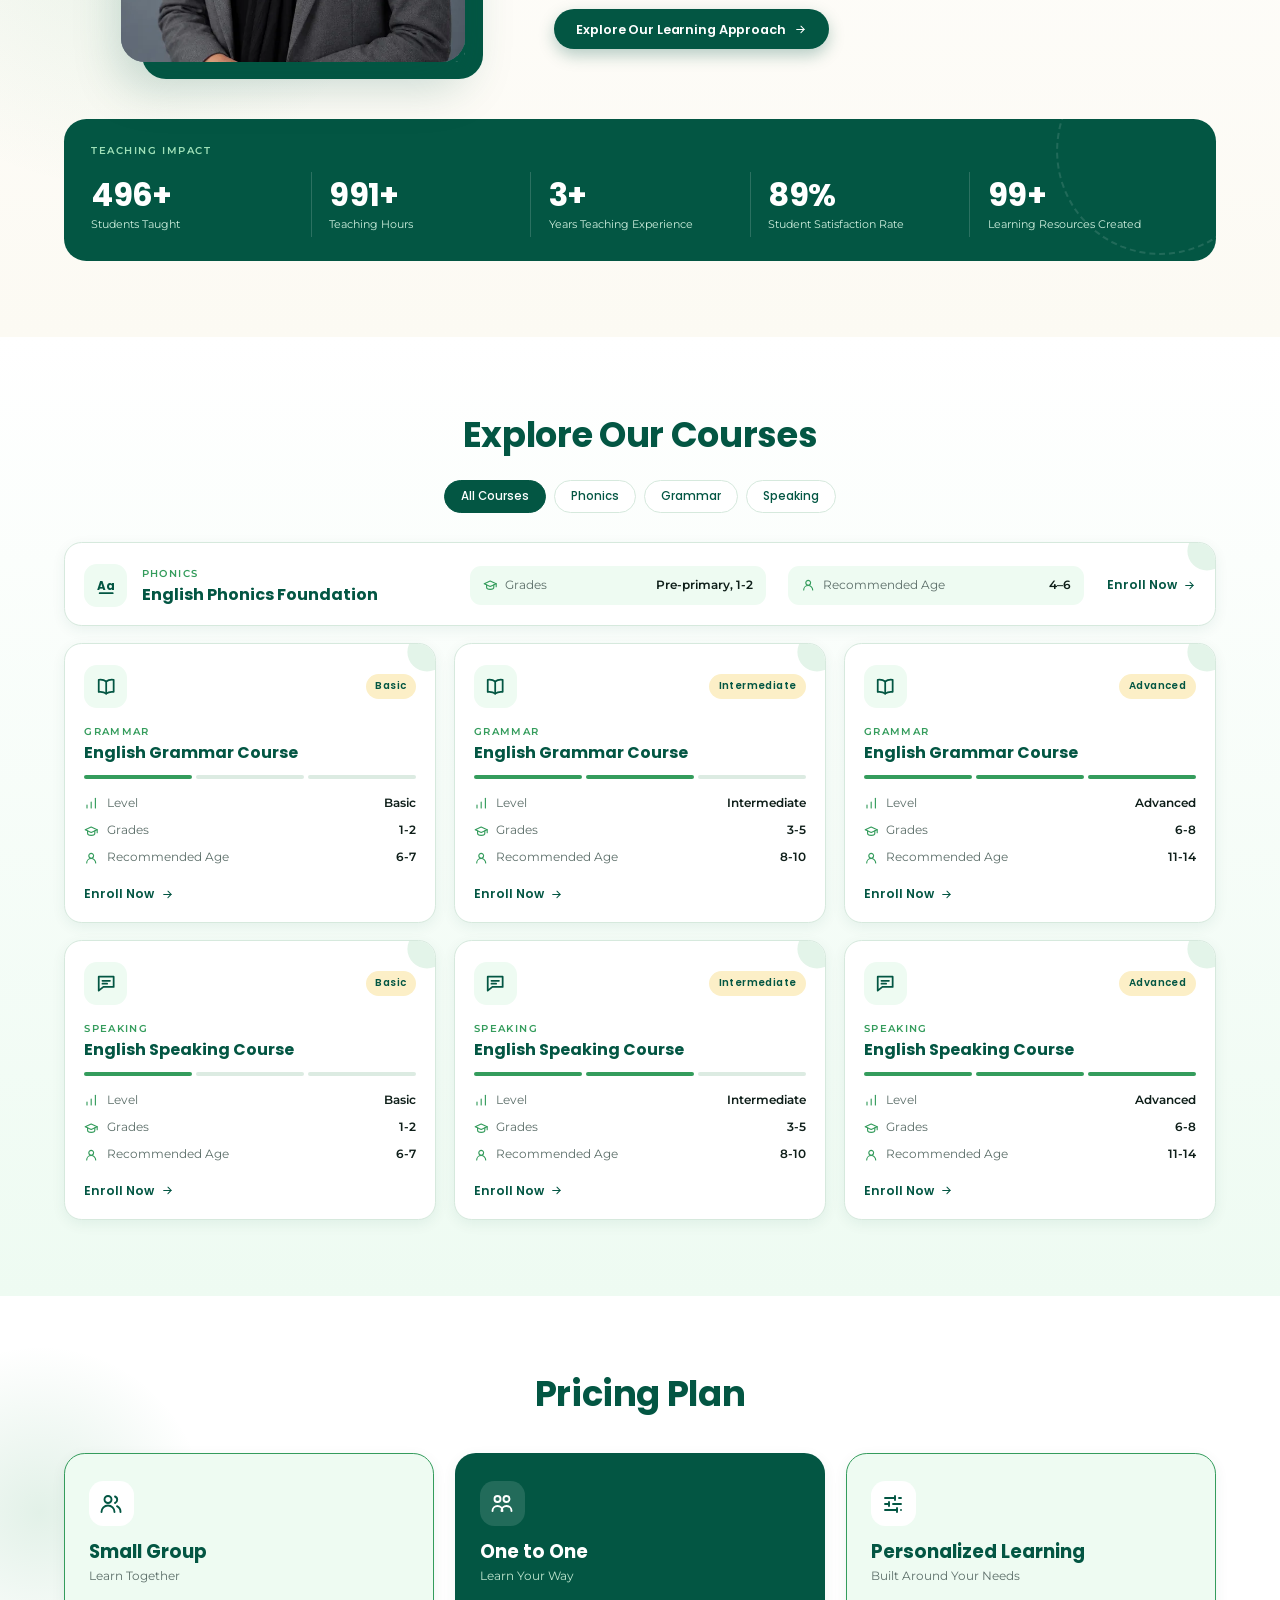
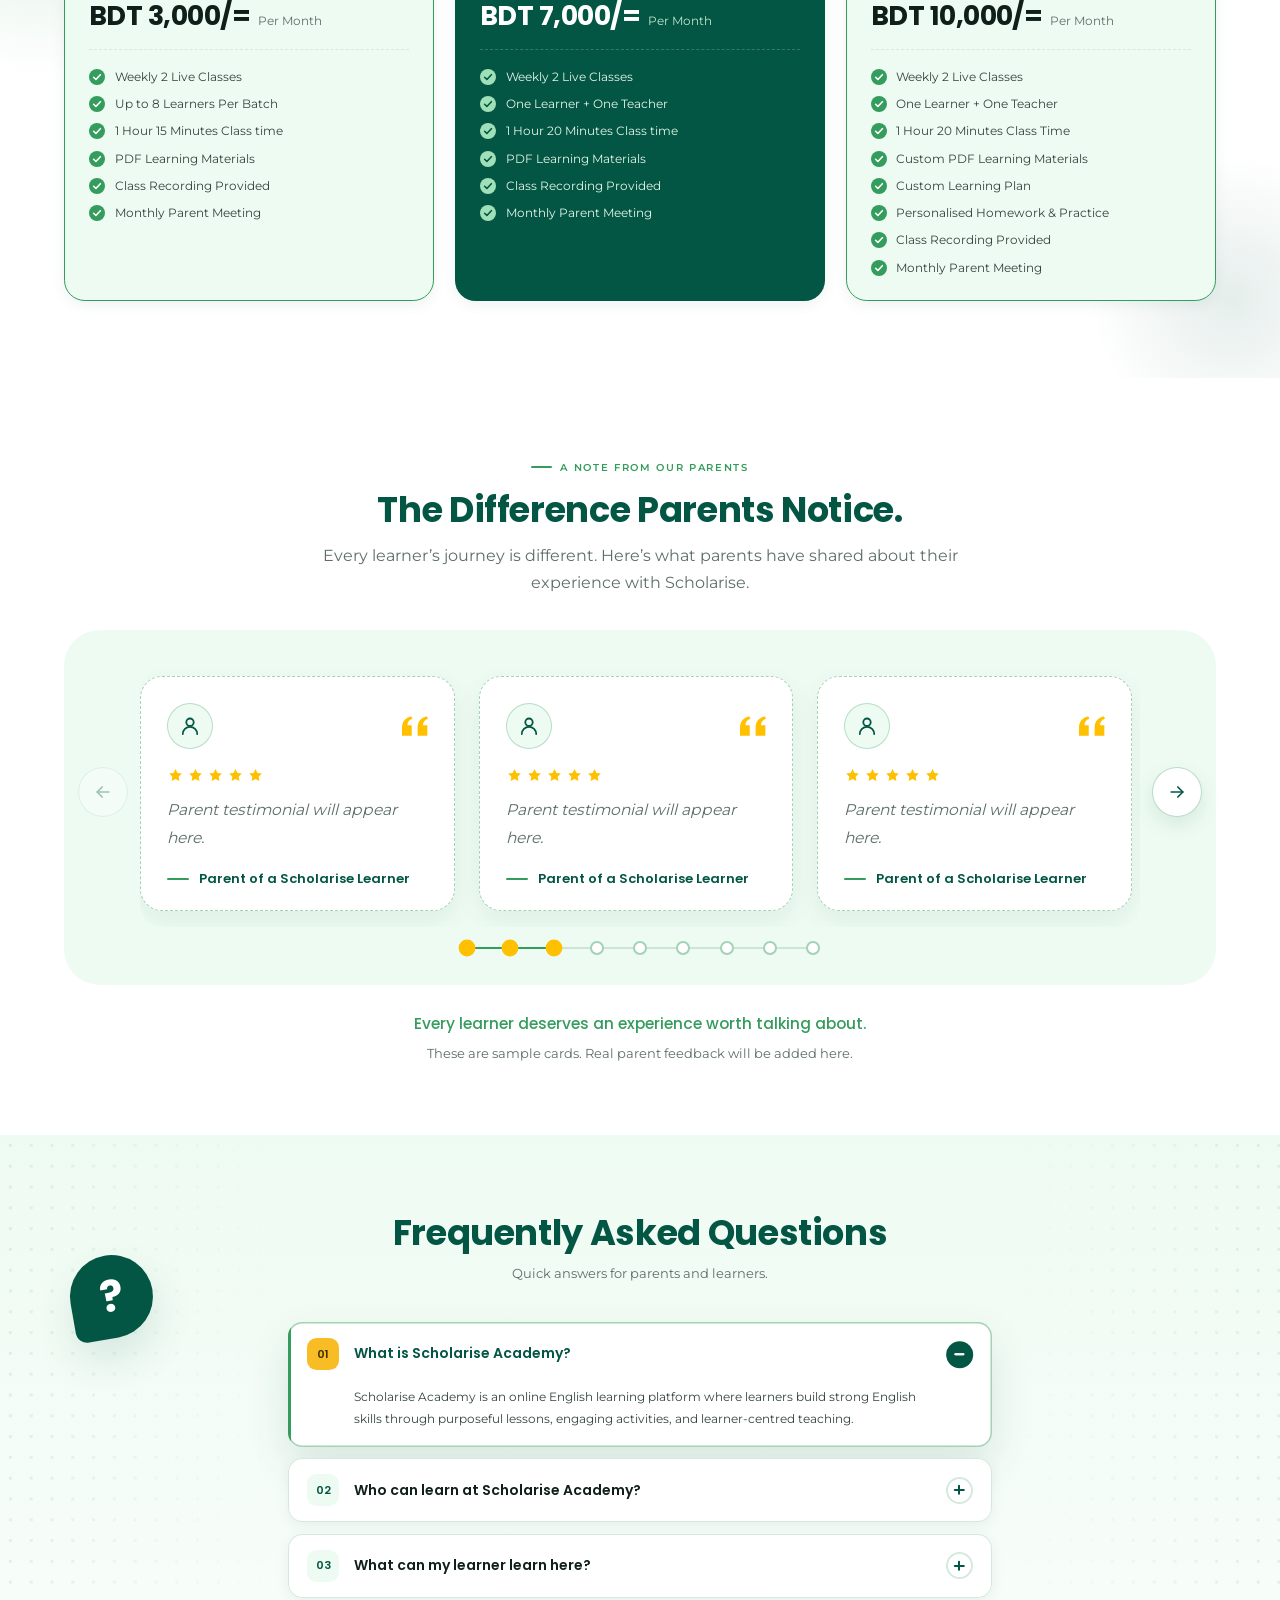
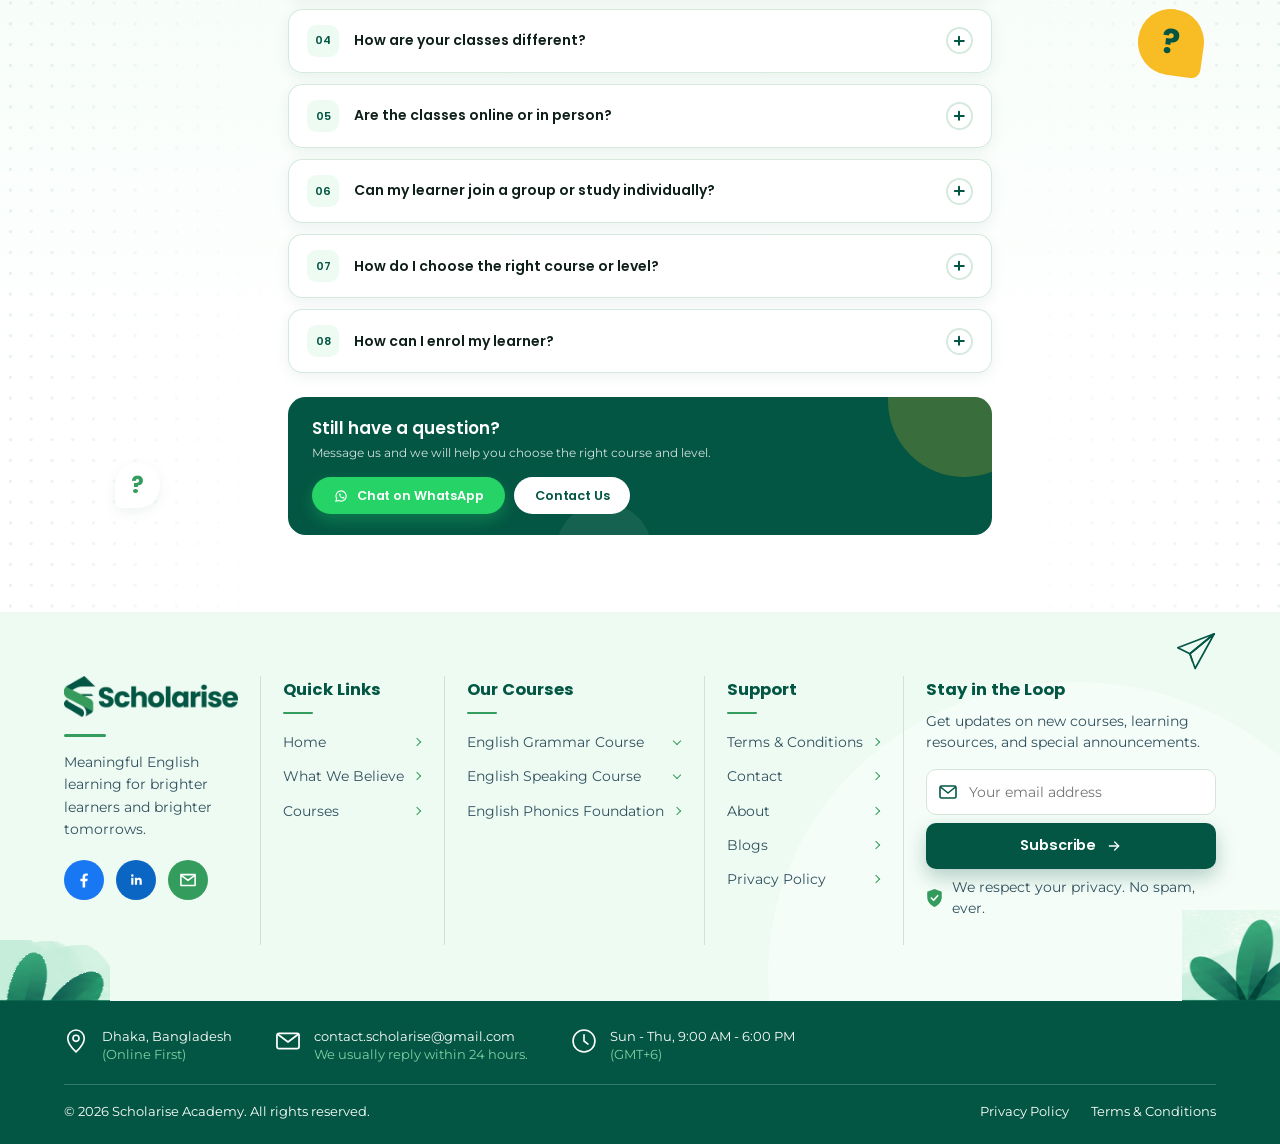
==== commit eeb74e47: "Add practice task and feedback examples to the class glimpse section Co-Authored-By: Claude Opus 5.5" ====
--- a/index.html
+++ b/index.html
@@ -180,11 +180,28 @@
         </article>
         <article class="ox-in ox-in-2" data-reveal>
           <div class="ox-in-media"><figure class="ox-frame " data-ox-slot="guidedPractice"><span class="ox-ph is-warm" aria-hidden="true"><svg viewBox="0 0 24 24" fill="none" stroke="currentColor" stroke-width="1.6" stroke-linecap="round" stroke-linejoin="round" aria-hidden="true"><path d="M4 8.5h2.6l1.6-2.5h7.6l1.6 2.5H20v10H4z"/><circle cx="12" cy="13.2" r="3.4"/></svg><span class="ox-ph-label">Photo: learner working through a guided activity</span></span></figure></div>
-          <div class="ox-in-text"><span class="ox-in-icon"><svg viewBox="0 0 24 24" fill="none" stroke="currentColor" stroke-width="1.9" stroke-linecap="round" stroke-linejoin="round" aria-hidden="true"><path d="M4 20l1-4L16 5l3 3L8 19z"/><path d="M14 7l3 3"/></svg></span><h4>Practise, Not Just Listen</h4><p>Lessons include guided practice and activities that help learners use what they are learning.</p></div>
+          <div class="ox-in-text"><span class="ox-in-icon"><svg viewBox="0 0 24 24" fill="none" stroke="currentColor" stroke-width="1.9" stroke-linecap="round" stroke-linejoin="round" aria-hidden="true"><path d="M4 20l1-4L16 5l3 3L8 19z"/><path d="M14 7l3 3"/></svg></span><h4>Practise, Not Just Listen</h4><p>Lessons include guided practice and activities that help learners use what they are learning.</p>
+            <div class="ox-task" aria-label="An example of a practice task">
+              <p class="ox-chat-label">For example</p>
+              <div class="ox-task-card">
+                <p class="ox-task-head">Choose the right word</p>
+                <p class="ox-task-q">Yesterday, I <span class="ox-gap"><span>went</span></span> to the park with my family.</p>
+                <p class="ox-task-opts"><span>go</span><span class="is-picked">went <svg viewBox="0 0 24 24" fill="none" stroke="currentColor" stroke-width="2.6" stroke-linecap="round" stroke-linejoin="round" aria-hidden="true"><path d="M5 12.5l4.5 4.5L19 7.5"/></svg></span><span>gone</span></p>
+              </div>
+            </div>
+          </div>
         </article>
         <article class="ox-in ox-in-3" data-reveal>
           <div class="ox-in-media"><figure class="ox-frame " data-ox-slot="instructorTeaching"><span class="ox-ph" aria-hidden="true"><svg viewBox="0 0 24 24" fill="none" stroke="currentColor" stroke-width="1.6" stroke-linecap="round" stroke-linejoin="round" aria-hidden="true"><path d="M4 8.5h2.6l1.6-2.5h7.6l1.6 2.5H20v10H4z"/><circle cx="12" cy="13.2" r="3.4"/></svg><span class="ox-ph-label">Photo: instructor guiding a learner during a live class</span></span></figure></div>
-          <div class="ox-in-text"><span class="ox-in-icon"><svg viewBox="0 0 24 24" fill="none" stroke="currentColor" stroke-width="1.9" stroke-linecap="round" stroke-linejoin="round" aria-hidden="true"><path d="M12 12a4 4 0 1 0 0-8 4 4 0 0 0 0 8z"/><path d="M4.5 20a7.5 7.5 0 0 1 11-6.6"/><path d="M15.5 18.5l2 2 4-4"/></svg></span><h4>Learn with Guidance</h4><p>The instructor guides learners through the lesson, notices where they need help, and provides feedback.</p></div>
+          <div class="ox-in-text"><span class="ox-in-icon"><svg viewBox="0 0 24 24" fill="none" stroke="currentColor" stroke-width="1.9" stroke-linecap="round" stroke-linejoin="round" aria-hidden="true"><path d="M12 12a4 4 0 1 0 0-8 4 4 0 0 0 0 8z"/><path d="M4.5 20a7.5 7.5 0 0 1 11-6.6"/><path d="M15.5 18.5l2 2 4-4"/></svg></span><h4>Learn with Guidance</h4><p>The instructor guides learners through the lesson, notices where they need help, and provides feedback.</p>
+            <div class="ox-fb" aria-label="An example of instructor feedback">
+              <p class="ox-chat-label">For example</p>
+              <div class="ox-fb-card">
+                <p class="ox-fb-line"><b>Learner</b>She <del>don’t</del> <ins>doesn’t</ins> like rainy days.</p>
+                <p class="ox-fb-note"><b>Instructor</b>Nice sentence! With “she”, we say “doesn’t”. Can you make one with “he”?</p>
+              </div>
+            </div>
+          </div>
         </article>
       </div>
     </div>
--- a/assets/css/style.css
+++ b/assets/css/style.css
@@ -1072,3 +1072,7 @@
 @media (prefers-reduced-motion: reduce) {
   .js .price-card[data-reveal] { opacity: 1; transform: none; }
 }
+
+/* photos and logos cannot be dragged off the page (any image, now or added later) */
+img, svg, picture { -webkit-user-drag: none; user-drag: none; }
+img { -webkit-user-select: none; user-select: none; }
--- a/assets/css/online-experience.css
+++ b/assets/css/online-experience.css
@@ -138,6 +138,35 @@
 .js .ox-chat .ox-bubble:nth-of-type(2) { transition-delay: .55s; }
 .js .ox-chat .ox-bubble:nth-of-type(3) { transition-delay: .9s; }
 .js .ox-chat .ox-bubble:nth-of-type(4) { transition-delay: 1.25s; }
+
+/* example practice task under "Practise, Not Just Listen" */
+.ox-task, .ox-fb { max-width: 420px; margin-top: 22px; }
+.ox-task-card, .ox-fb-card { margin-top: 2px; padding: 16px 18px 18px; border-radius: 18px; background: #fff; border: 1px solid rgba(52, 156, 92, .25); box-shadow: 0 10px 24px rgba(3, 86, 67, .07); }
+.ox-in .ox-task-head { margin: 0; font-family: var(--font-head); font-weight: 600; font-size: 11.5px; letter-spacing: .02em; color: var(--secondary); }
+.ox-in .ox-task-q { margin: 8px 0 0; max-width: none; font-size: 15px; line-height: 1.7; color: var(--primary); }
+.ox-gap { display: inline-block; min-width: 54px; padding: 0 6px; border-bottom: 2px solid var(--secondary); text-align: center; line-height: 1.35; }
+.ox-gap > span { display: inline-block; font-weight: 700; color: var(--primary); transition: opacity .4s ease 1.1s, transform .5s cubic-bezier(.34, 1.56, .64, 1) 1.1s; }
+.ox-in .ox-task-opts { display: flex; flex-wrap: wrap; gap: 8px; margin: 14px 0 0; max-width: none; }
+.ox-task-opts span { display: inline-flex; align-items: center; gap: 6px; padding: 6px 14px; border-radius: 999px; background: var(--light); font-family: var(--font-head); font-weight: 500; font-size: 13px; color: var(--primary); transition: background-color .4s ease .7s, box-shadow .4s ease .7s; }
+.ox-task-opts svg { width: 13px; height: 13px; transition: opacity .3s ease 1s, transform .4s cubic-bezier(.34, 1.56, .64, 1) 1s; }
+.ox-task-opts .is-picked { background: var(--color-accent-soft); box-shadow: inset 0 0 0 1.5px var(--color-accent); font-weight: 600; }
+.js .ox-in-2:not(.is-in) .ox-gap > span { opacity: 0; transform: translateY(6px); }
+.js .ox-in-2:not(.is-in) .ox-task-opts .is-picked { background: var(--light); box-shadow: none; }
+.js .ox-in-2:not(.is-in) .ox-task-opts svg { opacity: 0; transform: scale(0); }
+
+/* example feedback under "Learn with Guidance" */
+.ox-fb-card { display: grid; gap: 12px; }
+.ox-fb-card b { display: block; margin-bottom: 3px; font-family: var(--font-head); font-weight: 600; font-size: 11.5px; letter-spacing: .02em; }
+.ox-in .ox-fb-line { margin: 0; max-width: none; font-size: 15px; line-height: 1.6; color: var(--primary); }
+.ox-fb-line b { color: var(--secondary); }
+.ox-fb-line del { position: relative; margin: 0 2px 0 3px; text-decoration: none; color: var(--muted); }
+.ox-fb-line del::after { content: ""; position: absolute; left: -1px; right: -1px; top: 54%; height: 2px; border-radius: 2px; background: var(--primary); transform-origin: left; transition: transform .45s ease .8s; }
+.ox-fb-line ins { text-decoration: none; padding: 1px 6px; border-radius: 6px; background: var(--color-accent-soft); font-weight: 700; color: var(--primary); transition: opacity .4s ease 1.2s, transform .5s cubic-bezier(.34, 1.56, .64, 1) 1.2s; display: inline-block; }
+.ox-in .ox-fb-note { margin: 0; max-width: none; padding: 10px 14px 11px; border-radius: 14px; border-top-left-radius: 4px; background: var(--light); font-size: 14px; line-height: 1.55; color: var(--primary); transition: opacity .5s ease 1.6s, transform .5s var(--ease) 1.6s; }
+.ox-fb-note b { color: var(--secondary); }
+.js .ox-in-3:not(.is-in) .ox-fb-line del::after { transform: scaleX(0); }
+.js .ox-in-3:not(.is-in) .ox-fb-line ins { opacity: 0; transform: translateY(-6px) scale(.9); }
+.js .ox-in-3:not(.is-in) .ox-fb-note { opacity: 0; transform: translateY(10px); }
 
 /* ---------- Part D: closing ---------- */
 .ox-close { position: relative; overflow: hidden; margin-top: 88px; padding: 50px 40px 52px; border-radius: 32px; text-align: center; background: var(--color-accent-soft); }
--- a/assets/css/testimonials.css
+++ b/assets/css/testimonials.css
@@ -87,6 +87,13 @@
   .pn-path { grid-area: path; width: 100%; margin: 0; }
   .pn-card { padding: 22px 20px 20px; }
   .pn-text p { font-size: 15px; }
+  .pn-stop { width: 12px; height: 12px; }
+  .pn-stop::after { inset: -4px; } /* tap areas must not overlap their neighbours */
+}
+@media (max-width: 374px) {
+  .pn-stop { width: 10px; height: 10px; border-width: 1.5px; }
+  .pn-stop::after { inset: -3px; }
+  .pn-arrow { width: 42px; height: 42px; }
 }
 
 @media (prefers-reduced-motion: reduce) {
